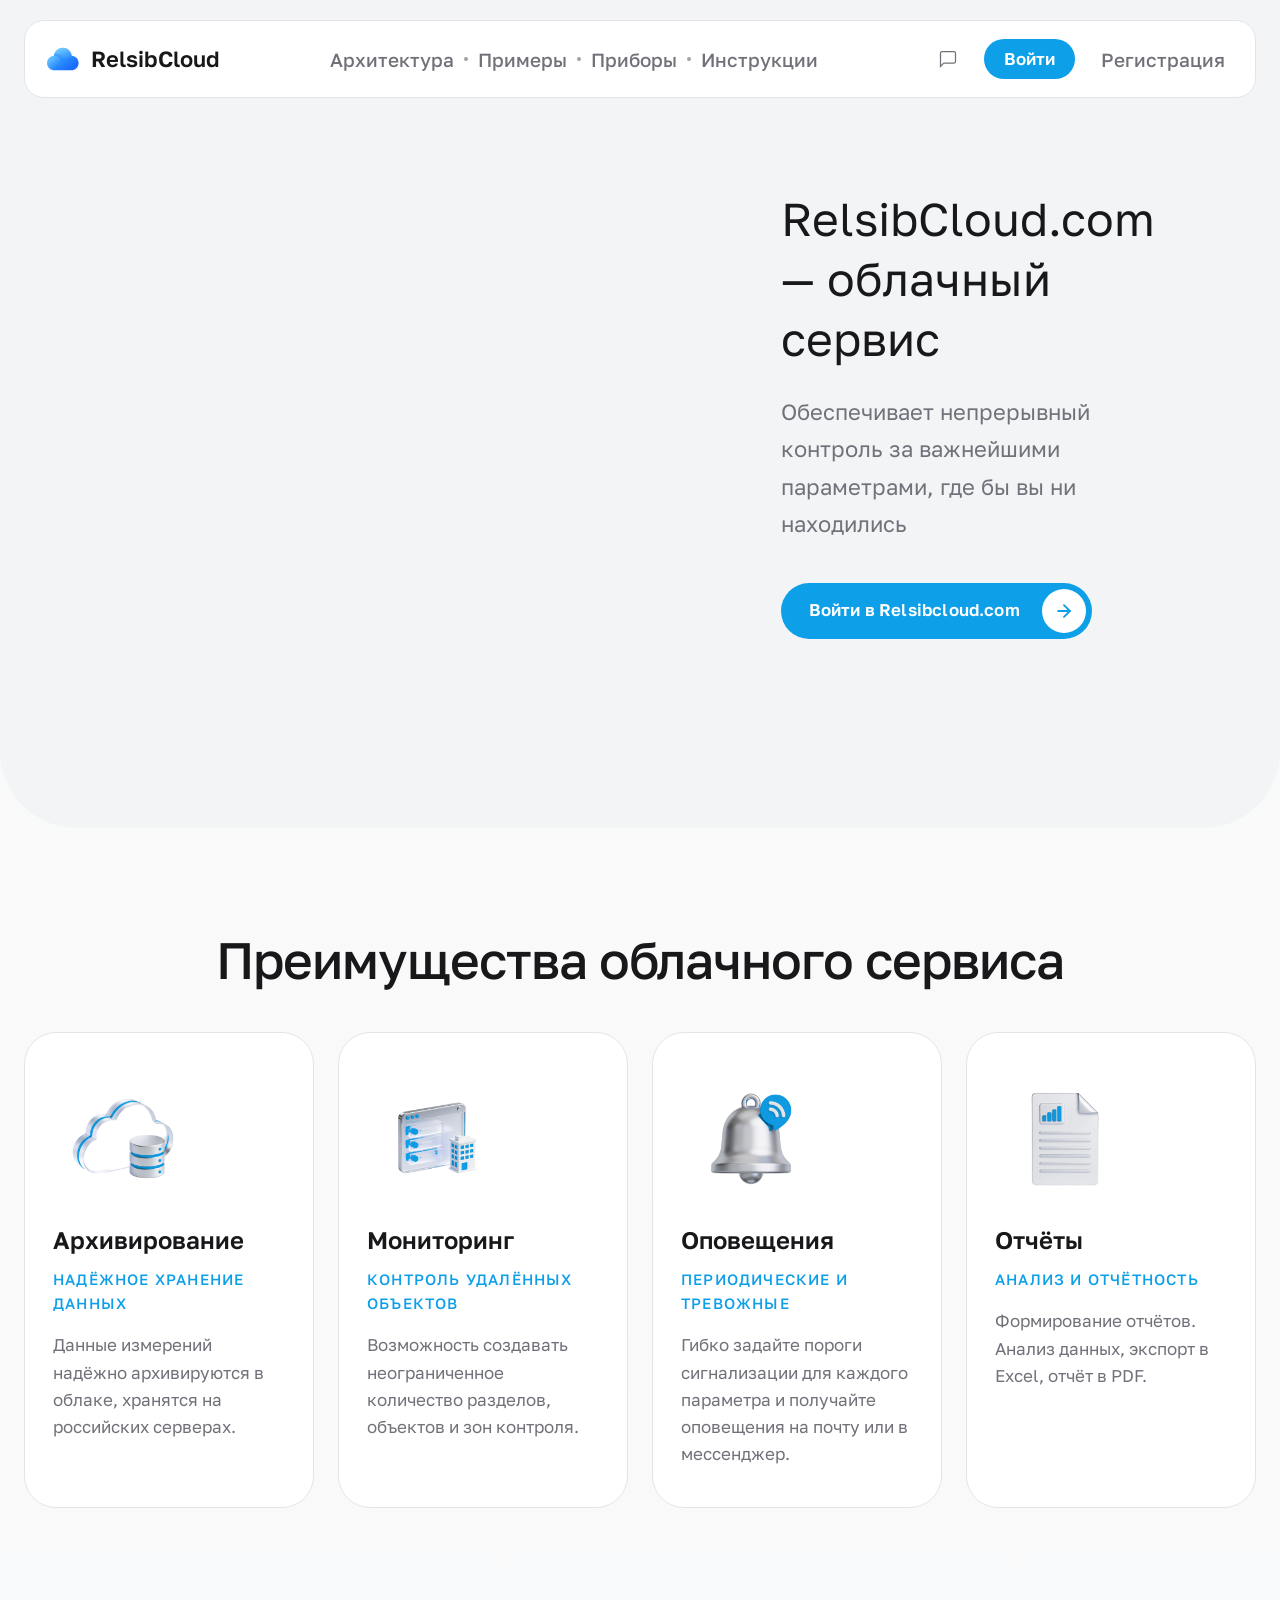
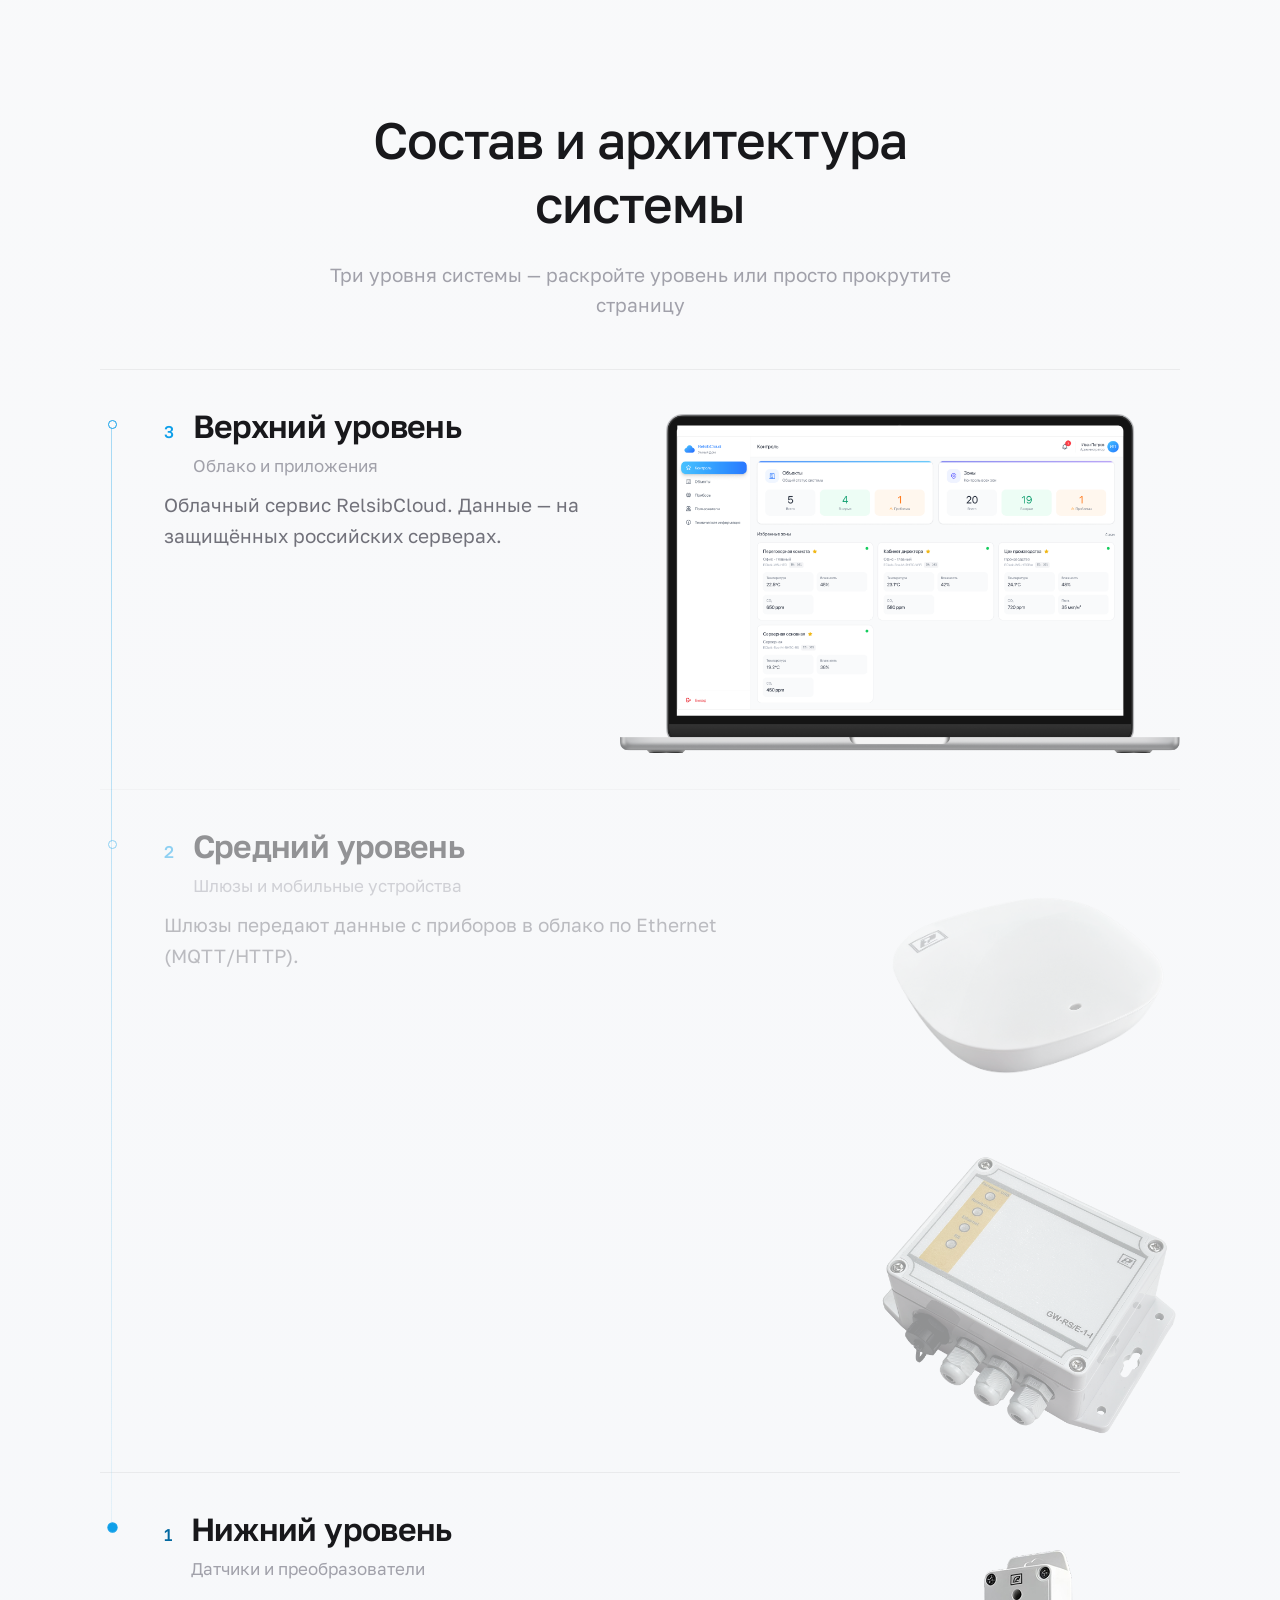
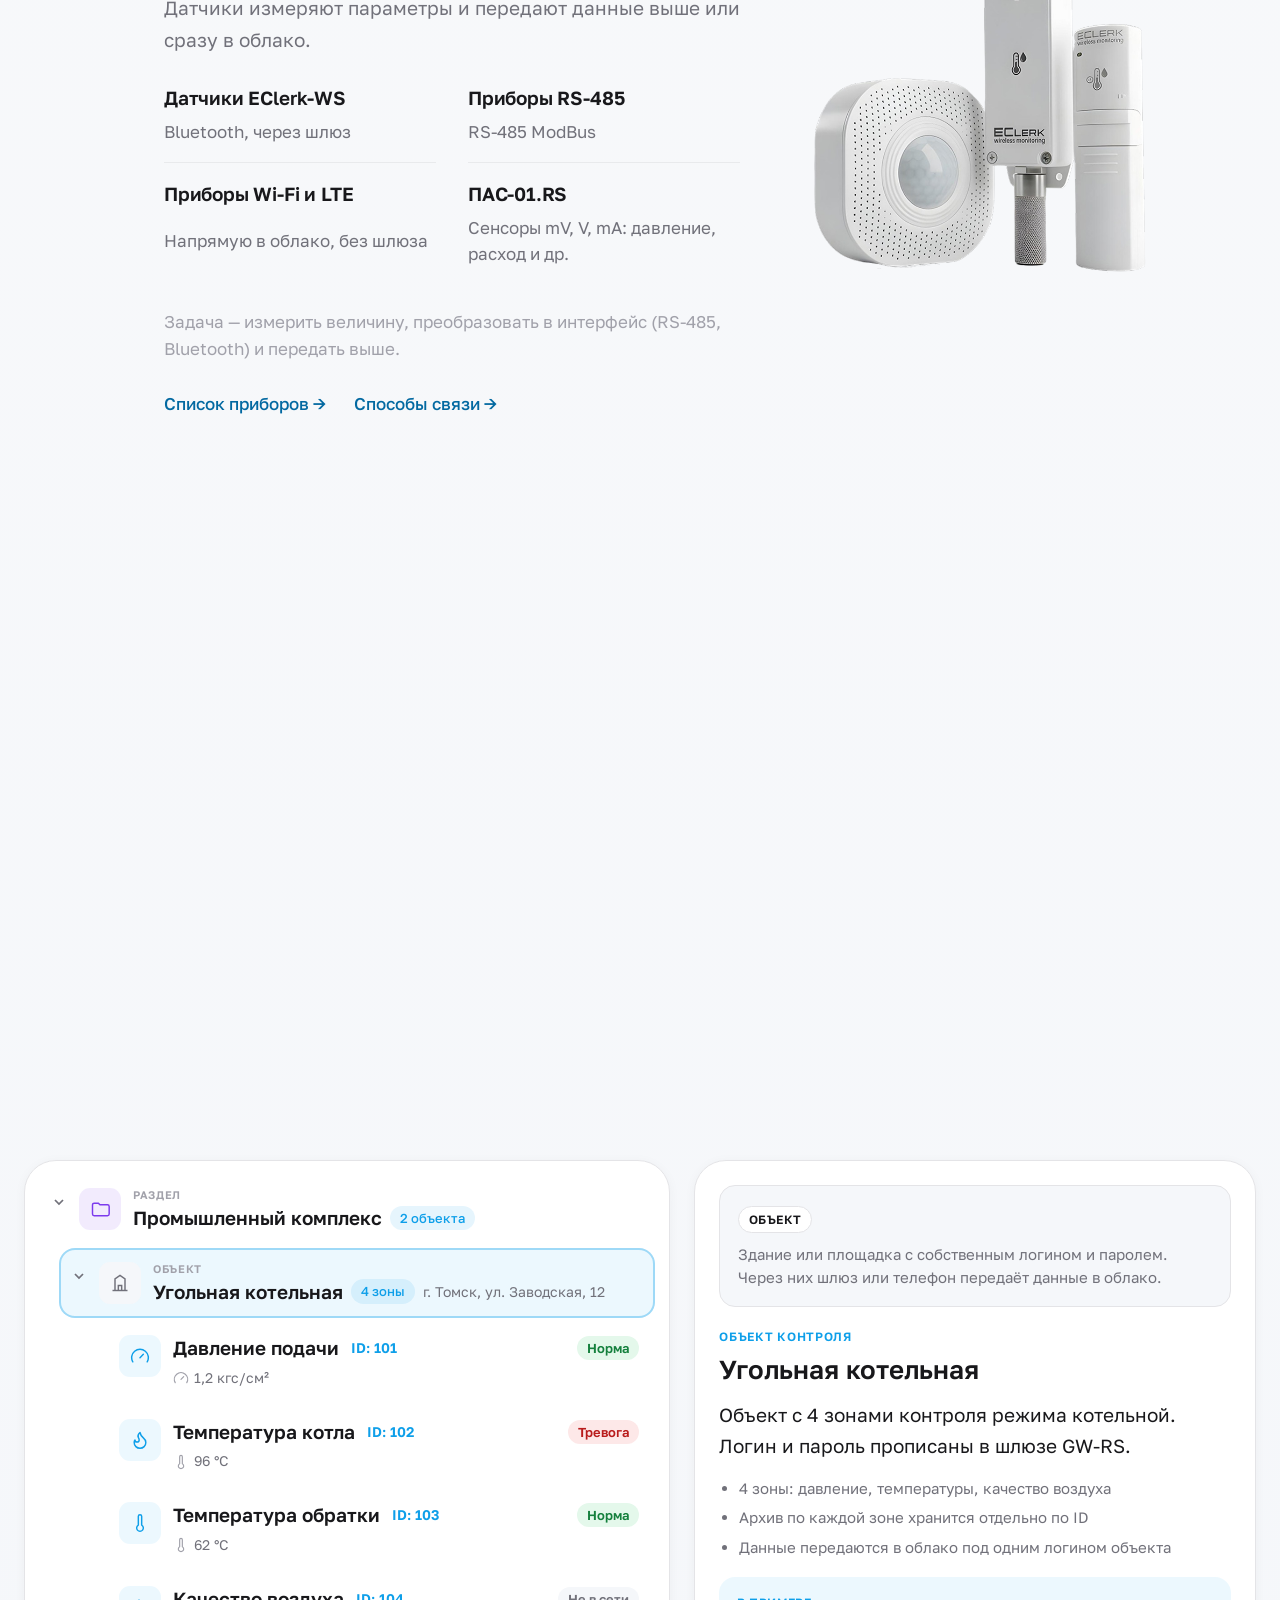
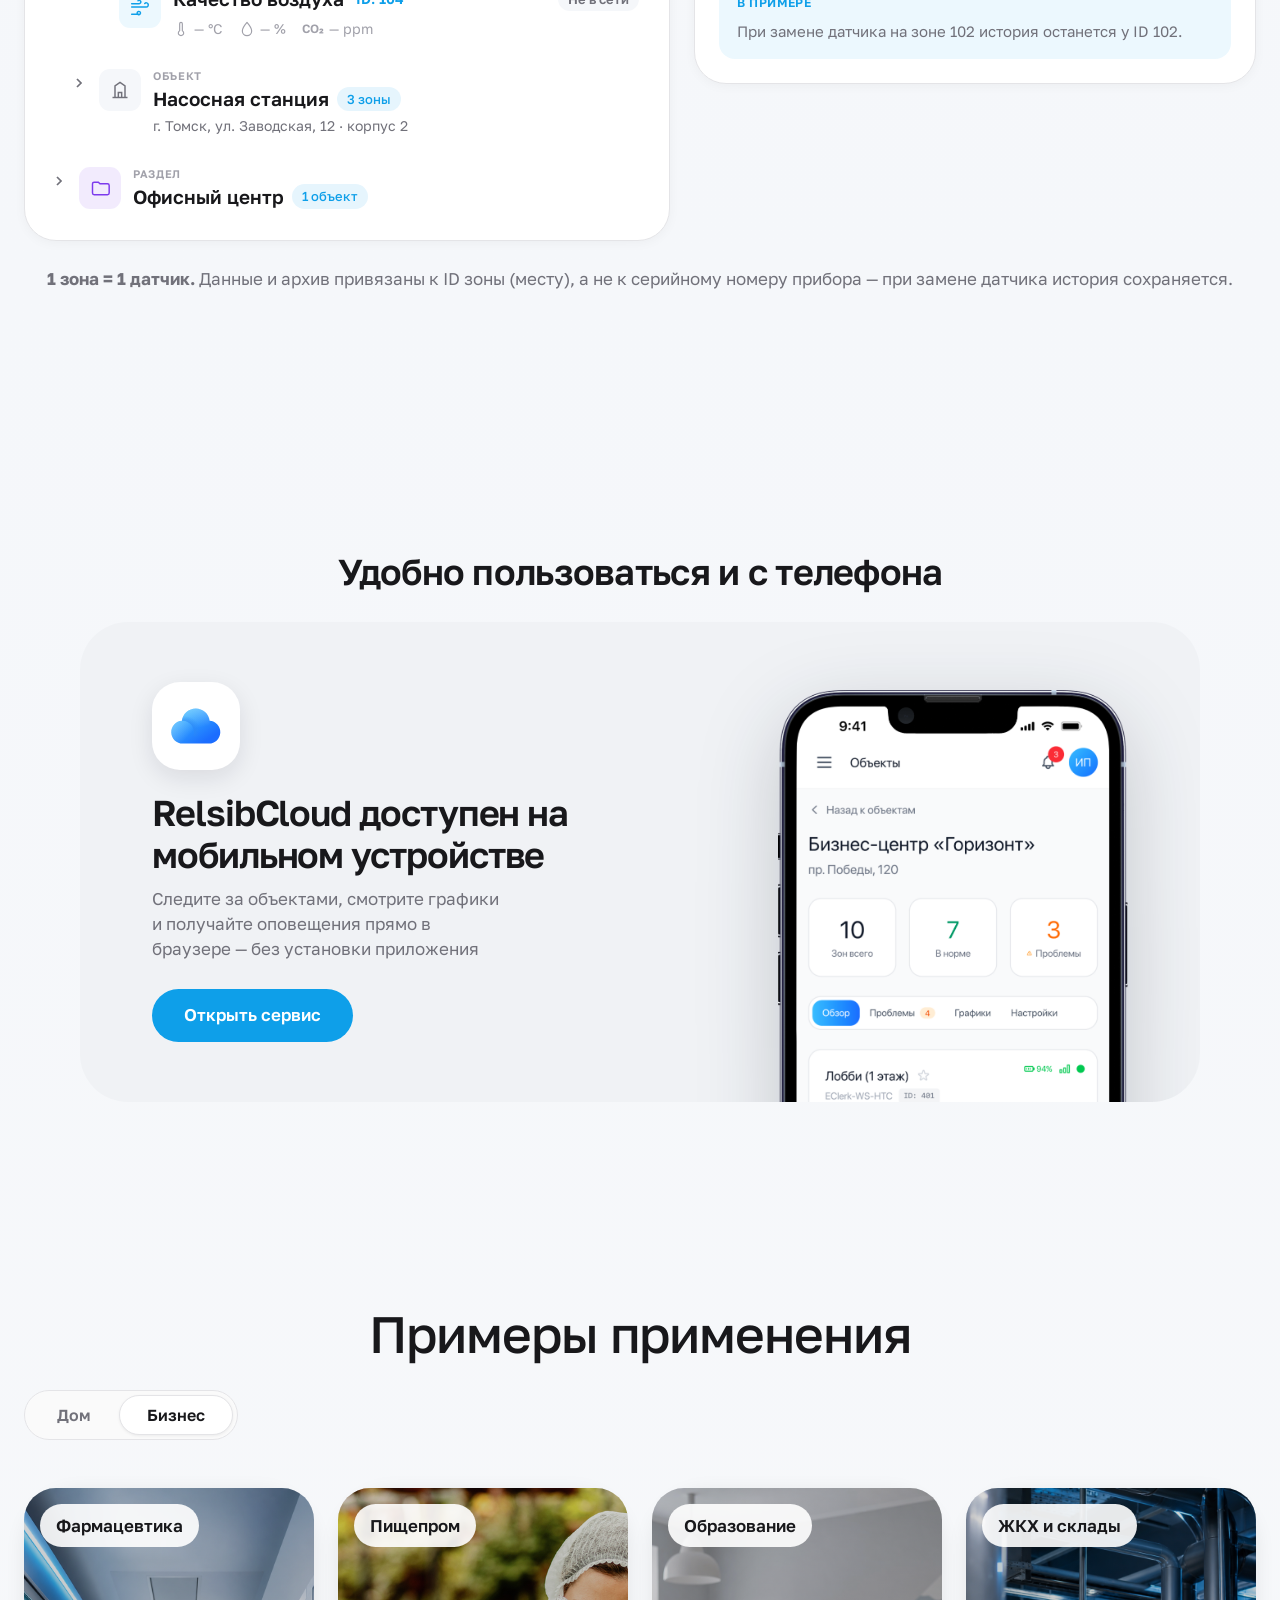
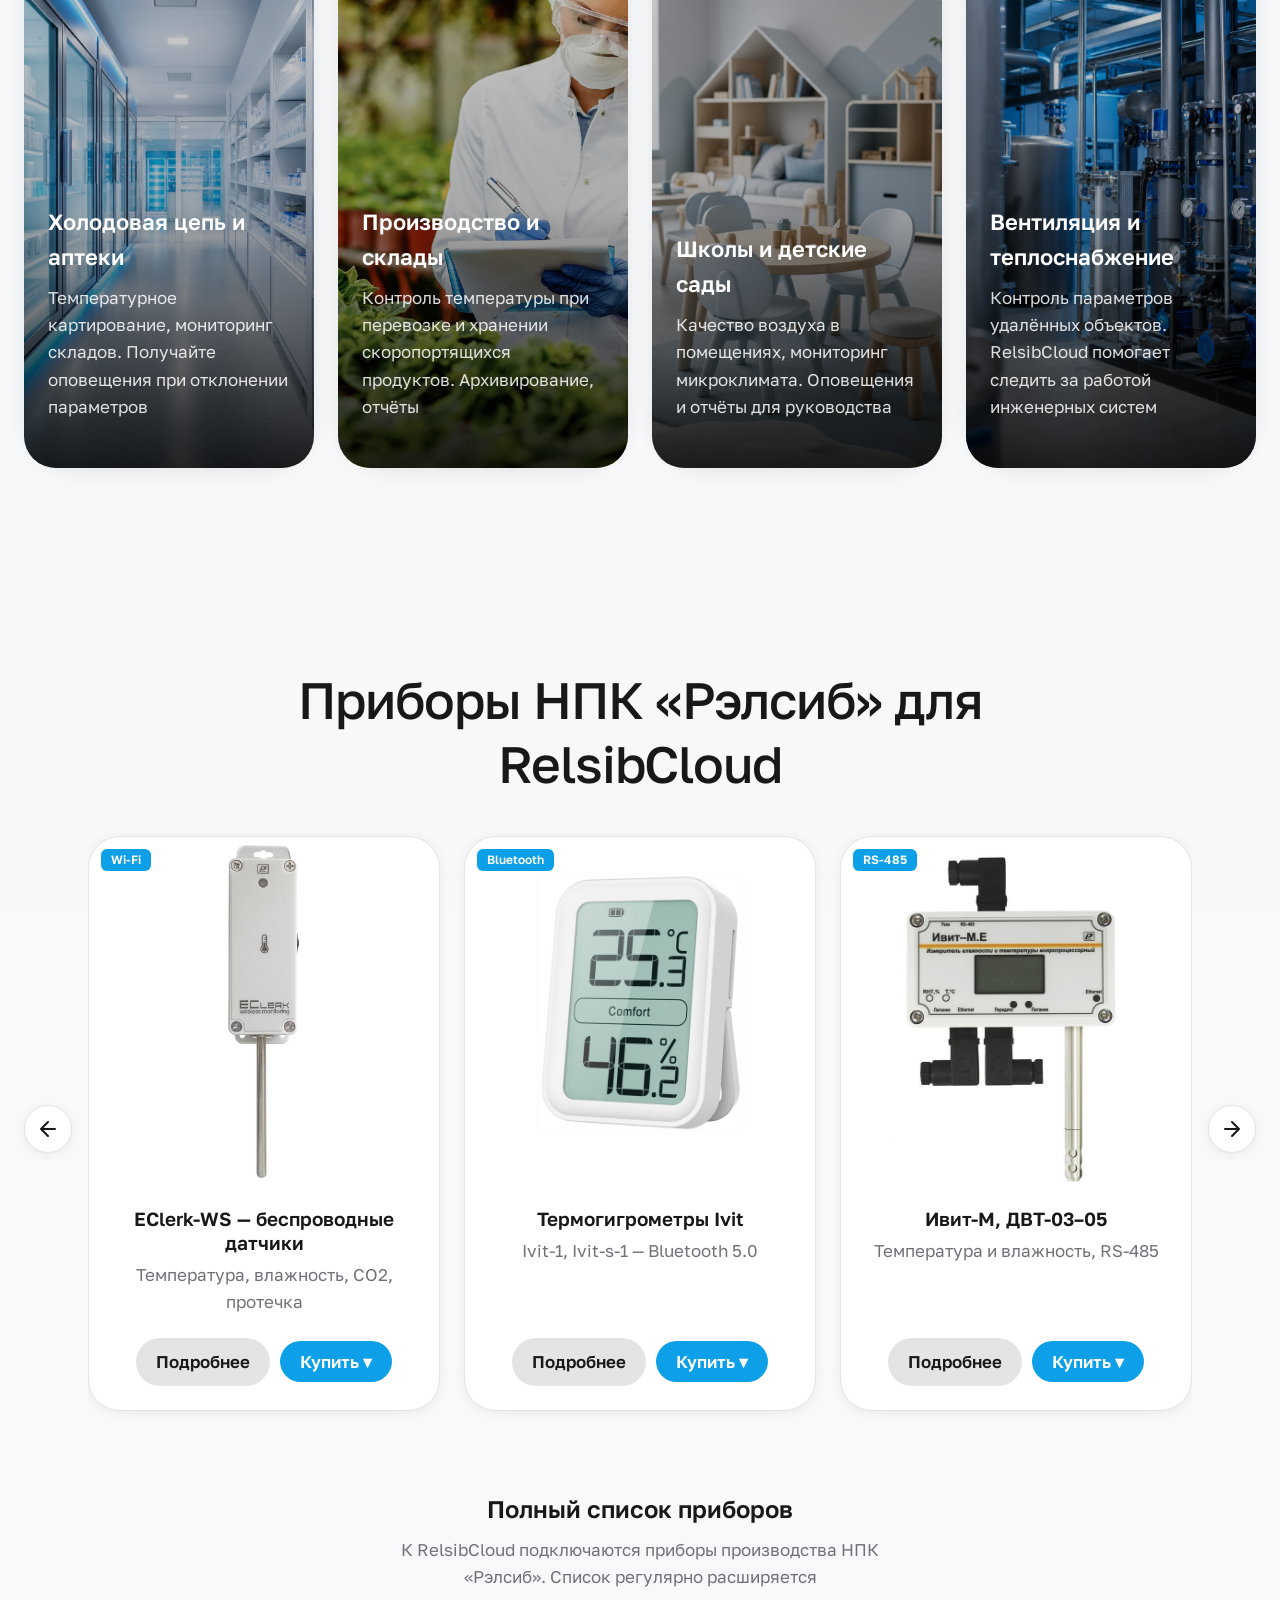
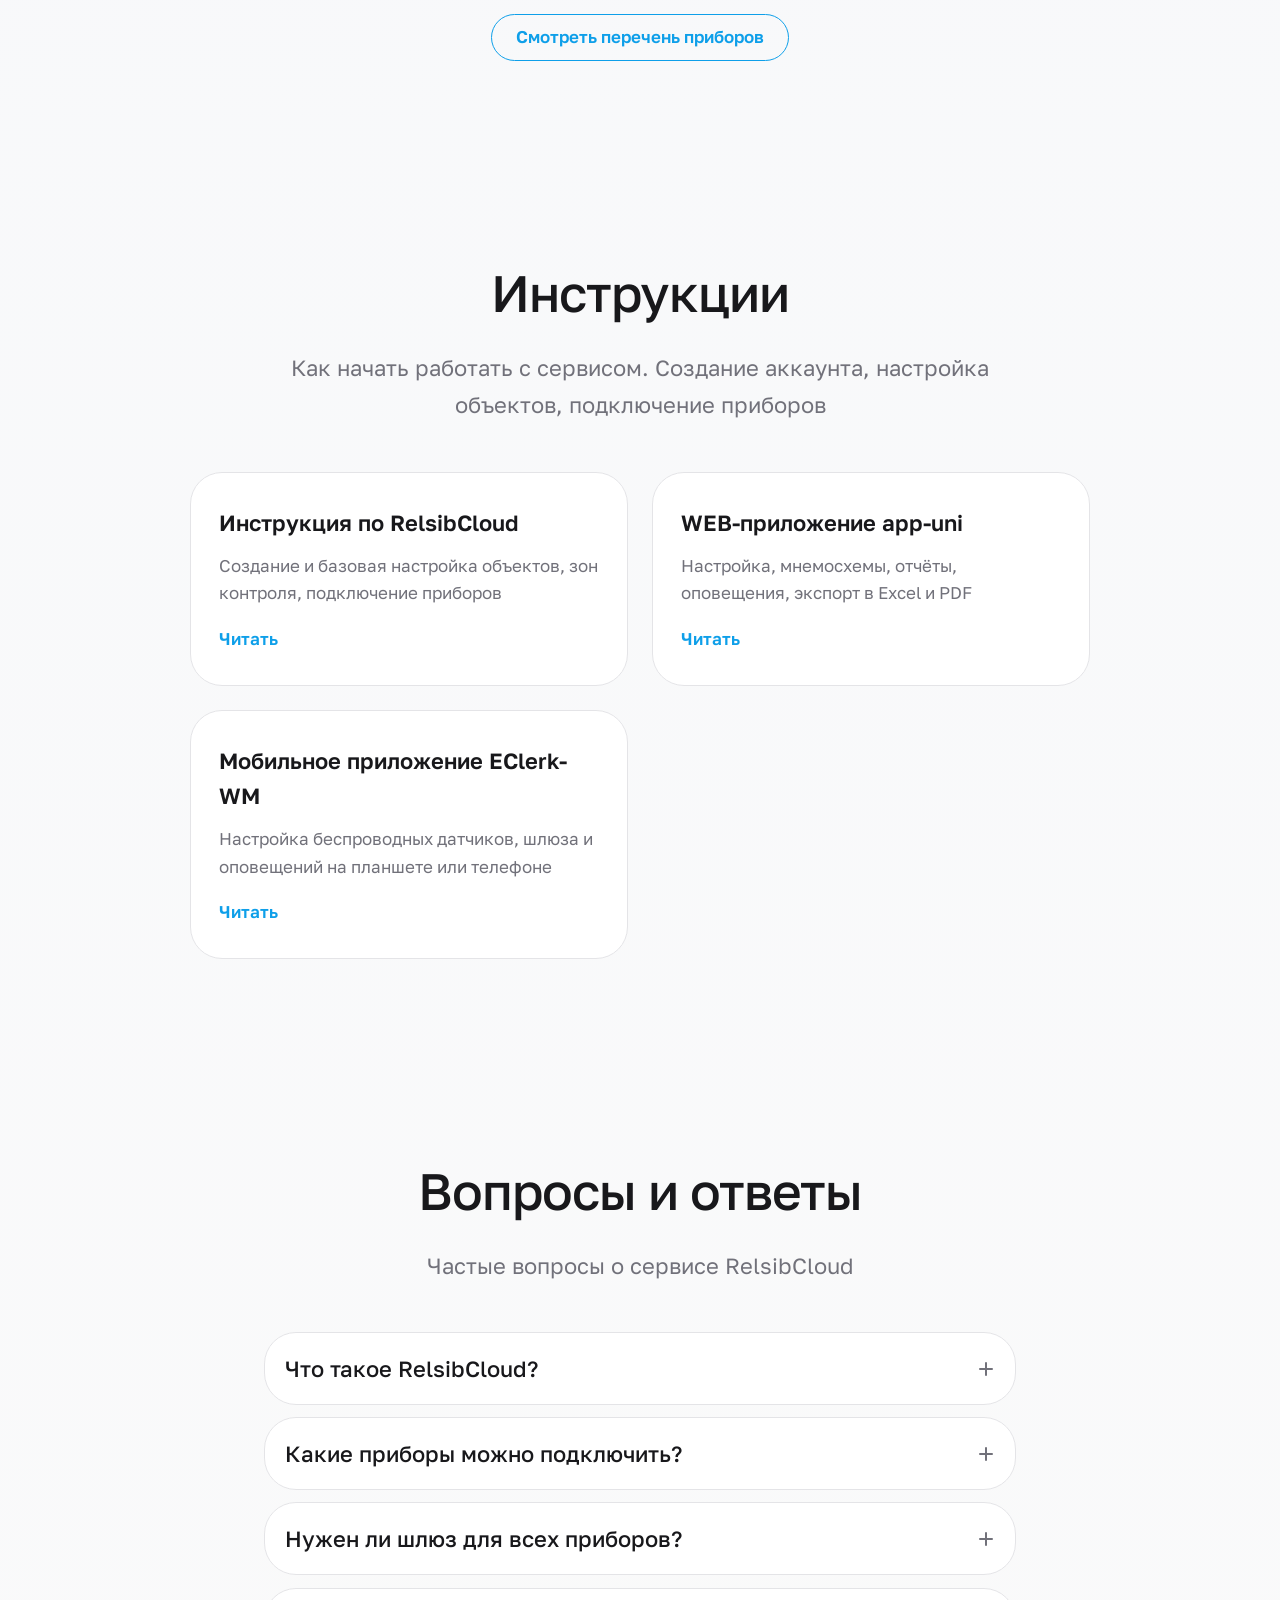
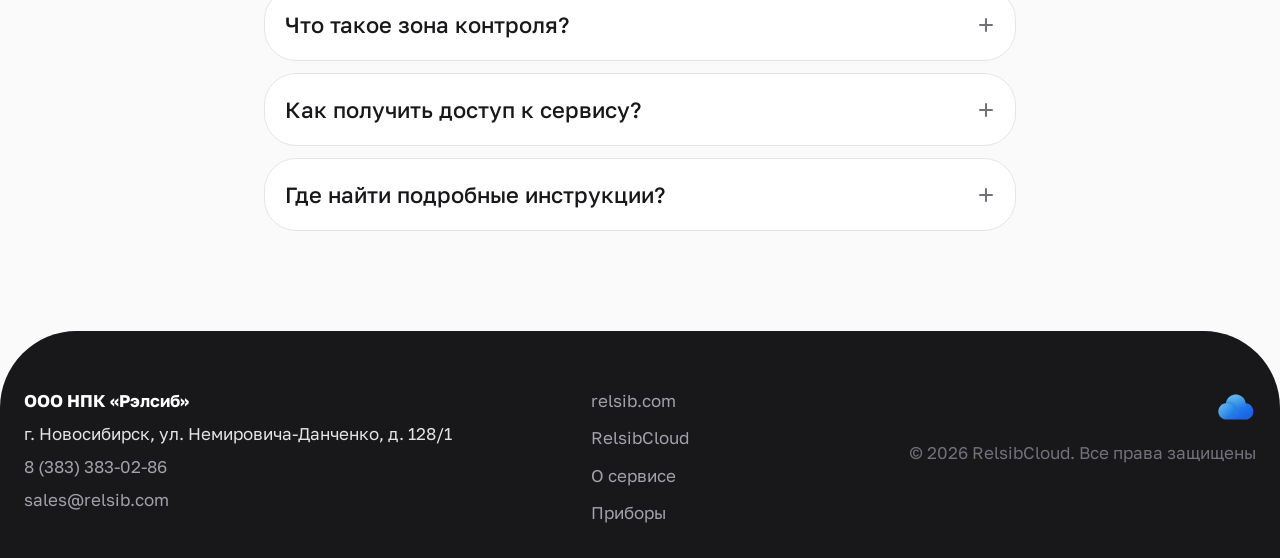
==== index.html @ 2d82973a "Use main demo video in hero" ====
<!DOCTYPE html>
<html lang="ru">
<head>
  <meta charset="UTF-8">
  <meta name="viewport" content="width=device-width, initial-scale=1.0">
  <title>RelsibCloud — система мониторинга за удалёнными объектами</title>
  <link rel="icon" type="image/svg+xml" href="Images/Logo/Cloud_logo.svg">
  <link rel="preconnect" href="https://fonts.googleapis.com">
  <link rel="preconnect" href="https://fonts.gstatic.com" crossorigin>
  <link href="https://fonts.googleapis.com/css2?family=Golos+Text:wght@400..900&display=swap" rel="stylesheet">
  <link rel="stylesheet" href="styles.css?v=20260715r">
</head>
<body>
  <div class="loader" id="loader" aria-hidden="true">
    <div class="loader__grid"></div>
    <div class="loader__box" aria-label="Загрузка">
      <div class="loader__square"></div>
      <div class="loader__square"></div>
      <div class="loader__square"></div>
      <div class="loader__square"></div>
      <div class="loader__square"></div>
      <div class="loader__square"></div>
      <div class="loader__square"></div>
    </div>
  </div>
  <header class="header">
    <div class="header__pill">
      <a href="index.html" class="header__logo" aria-label="RelsibCloud">
        <img src="Images/Logo/Cloud_logo.svg" alt="" width="36" height="36" class="header__logo-img">
        <span class="header__logo-text">RelsibCloud</span>
      </a>
      <nav class="header__nav">
        <a href="#architecture" class="header__nav-item">Архитектура</a>
        <span class="header__sep"></span>
        <a href="#use-cases" class="header__nav-item">Примеры</a>
        <span class="header__sep"></span>
        <a href="devices.html" class="header__nav-item">Приборы</a>
        <span class="header__sep"></span>
        <a href="#instructions" class="header__nav-item">Инструкции</a>
      </nav>
      <div class="header__right">
        <a href="https://relsibcloud.com" class="header__icon" title="В чат с поддержкой" aria-label="Чат">
          <svg width="20" height="20" viewBox="0 0 24 24" fill="none" stroke="currentColor" stroke-width="1.5"><path d="M21 15a2 2 0 0 1-2 2H7l-4 4V5a2 2 0 0 1 2-2h14a2 2 0 0 1 2 2z"/></svg>
        </a>
        <a href="https://relsibcloud.com" class="btn btn--primary header__auth-btn">Войти</a>
        <a href="https://relsibcloud.com" class="header__nav-item header__auth-link">Регистрация</a>
        <button type="button" class="header__burger" aria-label="Открыть меню" aria-expanded="false">
          <span class="header__burger-line"></span>
          <span class="header__burger-line"></span>
          <span class="header__burger-line"></span>
        </button>
      </div>
    </div>
    <div class="header__menu-overlay" aria-hidden="true"></div>
    <div class="header__menu" aria-hidden="true">
      <button type="button" class="header__menu-close" aria-label="Закрыть меню">
        <svg width="24" height="24" viewBox="0 0 24 24" fill="none" stroke="currentColor" stroke-width="2" stroke-linecap="round"><line x1="18" y1="6" x2="6" y2="18"/><line x1="6" y1="6" x2="18" y2="18"/></svg>
      </button>
      <nav class="header__menu-nav">
        <a href="index.html#architecture" class="header__menu-link">Архитектура</a>
        <a href="index.html#use-cases" class="header__menu-link">Примеры</a>
        <a href="devices.html" class="header__menu-link">Приборы</a>
        <a href="index.html#instructions" class="header__menu-link">Инструкции</a>
      </nav>
      <div class="header__menu-right">
        <a href="https://relsibcloud.com" class="btn btn--primary">Войти</a>
        <a href="https://relsibcloud.com" class="header__menu-link">Регистрация</a>
      </div>
    </div>
  </header>

  <main>
    <section class="hero">
      <div class="hero__image hero__image--video">
        <video class="hero__video" autoplay muted loop playsinline preload="metadata" aria-label="Интерфейс RelsibCloud">
          <source src="Main%20Demo%20Video.mp4" type="video/mp4">
        </video>
      </div>
      <div class="hero__content">
        <h1 class="hero__title">RelsibCloud.com — облачный сервис</h1>
        <p class="hero__subtitle">Обеспечивает непрерывный контроль за важнейшими параметрами, где бы вы ни находились</p>
        <a href="https://relsibcloud.com" class="btn btn--hero btn--pill-icon">
          <span class="btn__pill-text">Войти в Relsibcloud.com</span>
          <span class="btn__pill-icon" aria-hidden="true">
            <svg width="20" height="20" viewBox="0 0 24 24" fill="none" stroke="currentColor" stroke-width="2.25" stroke-linecap="round" stroke-linejoin="round"><path d="M5 12h14"/><path d="M12 5l7 7-7 7"/></svg>
          </span>
        </a>
      </div>
    </section>

    <section class="features" id="features" aria-labelledby="features-title">
      <h2 class="section-title" id="features-title">Преимущества облачного сервиса</h2>
      <div class="features__grid">
        <article class="feature-card">
          <div class="feature-card__icon" aria-hidden="true">
            <img src="Images/features/archive.png" alt="" width="140" height="140">
          </div>
          <h3 class="feature-card__title">Архивирование</h3>
          <h4 class="feature-card__subtitle">Надёжное хранение данных</h4>
          <p class="feature-card__text">Данные измерений надёжно архивируются в облаке, хранятся на российских серверах.</p>
        </article>
        <article class="feature-card">
          <div class="feature-card__icon" aria-hidden="true">
            <img src="Images/features/monitoring.png" alt="" width="140" height="140">
          </div>
          <h3 class="feature-card__title">Мониторинг</h3>
          <h4 class="feature-card__subtitle">Контроль удалённых объектов</h4>
          <p class="feature-card__text">Возможность создавать неограниченное количество разделов, объектов и зон контроля.</p>
        </article>
        <article class="feature-card">
          <div class="feature-card__icon" aria-hidden="true">
            <img src="Images/features/notifications.png" alt="" width="140" height="140">
          </div>
          <h3 class="feature-card__title">Оповещения</h3>
          <h4 class="feature-card__subtitle">Периодические и тревожные</h4>
          <p class="feature-card__text">Гибко задайте пороги сигнализации для каждого параметра и получайте оповещения на почту или в мессенджер.</p>
        </article>
        <article class="feature-card">
          <div class="feature-card__icon" aria-hidden="true">
            <img src="Images/features/reports.png" alt="" width="140" height="140">
          </div>
          <h3 class="feature-card__title">Отчёты</h3>
          <h4 class="feature-card__subtitle">Анализ и отчётность</h4>
          <p class="feature-card__text">Формирование отчётов. Анализ данных, экспорт в Excel, отчёт в PDF.</p>
        </article>
      </div>
    </section>

    <section class="architecture app-section" id="architecture">
      <h2 class="section-title">Состав и архитектура системы</h2>

      <div class="architecture-sub">
        <p class="system-stack__lead">Три уровня системы — раскройте уровень или просто прокрутите страницу</p>
        <div class="system-stack" id="system-stack" aria-label="Состав системы: верхний уровень — RelsibCloud, средний — шлюзы и EClerk-WM, нижний — датчики и ПАС-01">
          <div class="system-stack__line" aria-hidden="true"></div>

          <div class="system-stack__row is-open" data-level="upper">
            <div class="system-stack__track" aria-hidden="true"><span class="system-stack__node"></span></div>
            <article class="system-stack__level">
              <button type="button" class="system-stack__trigger" aria-expanded="true" aria-controls="stack-panel-upper" id="stack-trigger-upper">
                <span class="system-stack__head">
                  <span class="system-stack__index" aria-hidden="true">3</span>
                  <span class="system-stack__head-text">
                    <span class="system-stack__title">Верхний уровень</span>
                    <span class="system-stack__hint">Облако и приложения</span>
                  </span>
                </span>
                <p class="system-stack__text">Облачный сервис RelsibCloud. Данные — на защищённых российских серверах.</p>
              </button>
              <div class="system-stack__panel" id="stack-panel-upper" role="region" aria-labelledby="stack-trigger-upper" aria-hidden="false">
                <div class="system-stack__panel-inner">
                  <ul class="system-stack__details system-stack__details--compact">
                    <li>
                      <strong>Архивирование</strong>
                      <span>Хранение истории измерений</span>
                    </li>
                    <li>
                      <strong>Мониторинг</strong>
                      <span>Контроль объектов онлайн</span>
                    </li>
                    <li>
                      <strong>Оповещения</strong>
                      <span>Сигнал при выходе за пороги</span>
                    </li>
                    <li>
                      <strong>Формирование отчётов</strong>
                      <span>Отчёты в Excel и PDF</span>
                    </li>
                  </ul>
                  <div class="system-stack__links">
                    <a href="https://app-uni.relsibcloud.com" class="system-stack__link" target="_blank" rel="noopener">Открыть веб‑приложение →</a>
                    <a href="#cloud-tree" class="system-stack__link">Иерархия в облаке →</a>
                  </div>
                </div>
              </div>
            </article>
            <div class="system-stack__visual">
              <img src="Images/structure%20shema/Macbook%20Air%20M2%20Silver%20Flatten.png" alt="WEB-приложение RelsibCloud" width="480" height="290" loading="lazy">
            </div>
          </div>

          <div class="system-stack__row" data-level="middle">
            <div class="system-stack__track" aria-hidden="true"><span class="system-stack__node"></span></div>
            <article class="system-stack__level">
              <button type="button" class="system-stack__trigger" aria-expanded="false" aria-controls="stack-panel-middle" id="stack-trigger-middle">
                <span class="system-stack__head">
                  <span class="system-stack__index" aria-hidden="true">2</span>
                  <span class="system-stack__head-text">
                    <span class="system-stack__title">Средний уровень</span>
                    <span class="system-stack__hint">Шлюзы и мобильные устройства</span>
                  </span>
                </span>
                <p class="system-stack__text">Шлюзы передают данные с приборов в облако по Ethernet (MQTT/HTTP).</p>
              </button>
              <div class="system-stack__panel" id="stack-panel-middle" role="region" aria-labelledby="stack-trigger-middle" aria-hidden="true">
                <div class="system-stack__panel-inner">
                  <div class="system-stack__table-wrap">
                    <table class="system-stack__table">
                      <thead>
                        <tr>
                          <th>Шлюз</th>
                          <th>Назначение</th>
                          <th>Связь</th>
                        </tr>
                      </thead>
                      <tbody>
                        <tr>
                          <td>GW‑BT/E‑1</td>
                          <td>Bluetooth → Ethernet (RelsibCloud), RS‑485</td>
                          <td>Ethernet</td>
                        </tr>
                        <tr>
                          <td>GW‑RS/E‑1</td>
                          <td>RS‑485 → Ethernet (RelsibCloud)</td>
                          <td>Ethernet</td>
                        </tr>
                        <tr>
                          <td>GW‑BT/RS</td>
                          <td>Bluetooth → RS‑485</td>
                          <td>RS‑485</td>
                        </tr>
                        <tr>
                          <td>GW‑BT/E‑1‑I</td>
                          <td>Bluetooth → Ethernet, RS‑485; IP54, от −40 °C</td>
                          <td>Ethernet</td>
                        </tr>
                        <tr>
                          <td>GW‑RS/E‑1‑I</td>
                          <td>RS‑485 → Ethernet; IP54, от −40 °C</td>
                          <td>Ethernet</td>
                        </tr>
                        <tr>
                          <td>GW‑BT/RS‑I</td>
                          <td>Bluetooth → RS‑485; IP54, от −40 °C</td>
                          <td>RS‑485</td>
                        </tr>
                      </tbody>
                    </table>
                  </div>
                  <div class="system-stack__links">
                    <a href="devices.html?category=gateways" class="system-stack__link">Все шлюзы →</a>
                  </div>
                </div>
              </div>
            </article>
            <div class="system-stack__visual system-stack__visual--hardware system-stack__visual--stack">
              <img src="Images/structure%20shema/GW-sideangle%203.png" alt="Шлюз GW" width="200" height="200" loading="lazy">
              <img src="Images/devices/Catalog/gw-rs-e-angle%201.png" alt="Шлюз GW-RS/E-1-I" width="400" height="300" loading="lazy">
            </div>
          </div>

          <div class="system-stack__row" data-level="lower">
            <div class="system-stack__track" aria-hidden="true"><span class="system-stack__node"></span></div>
            <article class="system-stack__level">
              <button type="button" class="system-stack__trigger" aria-expanded="false" aria-controls="stack-panel-lower" id="stack-trigger-lower">
                <span class="system-stack__head">
                  <span class="system-stack__index" aria-hidden="true">1</span>
                  <span class="system-stack__head-text">
                    <span class="system-stack__title">Нижний уровень</span>
                    <span class="system-stack__hint">Датчики и преобразователи</span>
                  </span>
                </span>
                <p class="system-stack__text">Датчики измеряют параметры и передают данные выше или сразу в облако.</p>
              </button>
              <div class="system-stack__panel" id="stack-panel-lower" role="region" aria-labelledby="stack-trigger-lower" aria-hidden="true">
                <div class="system-stack__panel-inner">
                  <ul class="system-stack__details system-stack__details--links">
                    <li>
                      <a href="devices.html?category=eclerk-ws&protocol=bluetooth">
                        <strong>Датчики EClerk‑WS</strong>
                        <span>Bluetooth, через шлюз</span>
                      </a>
                    </li>
                    <li>
                      <a href="devices.html?protocol=rs485">
                        <strong>Приборы RS‑485</strong>
                        <span>RS‑485 ModBus</span>
                      </a>
                    </li>
                    <li>
                      <a href="devices.html?category=eclerk-eco-m">
                        <strong>Приборы Wi‑Fi и LTE</strong>
                        <span>Напрямую в облако, без шлюза</span>
                      </a>
                    </li>
                    <li>
                      <a href="devices.html?category=pas-01">
                        <strong>ПАС‑01.RS</strong>
                        <span>Сенсоры mV, V, mA: давление, расход и др.</span>
                      </a>
                    </li>
                  </ul>
                  <p class="system-stack__note">Задача — измерить величину, преобразовать в интерфейс (RS‑485, Bluetooth) и передать выше.</p>
                  <div class="system-stack__links">
                    <a href="devices.html" class="system-stack__link">Список приборов →</a>
                    <a href="#architecture" class="system-stack__link" data-scroll-target=".architecture-protocols">Способы связи →</a>
                  </div>
                </div>
              </div>
            </article>
            <div class="system-stack__visual system-stack__visual--hardware">
              <img src="Images/structure%20shema/freepik_0001%20(5)%201.png" alt="Беспроводные датчики EClerk" width="320" height="320" loading="lazy">
            </div>
          </div>
        </div>
      </div>

      <div class="architecture-protocols">
        <section class="protocols protocols--nested">
          <div class="protocols__inner">
            <div class="protocols__content">
              <h3 class="protocols__title">Способы связи</h3>
              <p class="protocols__lead">RelsibCloud работает с несколькими способами связи — через шлюзы или напрямую по Wi‑Fi</p>
              <div class="protocols__connections">
                <ul class="protocols__list">
                  <li class="protocols__list-item active" data-connection="bluetooth">
                    <h5 class="protocols__item-title">Bluetooth 5.0</h5>
                    <p class="protocols__item-text">Беспроводные датчики EClerk-WS и термогигрометры Ivit. Передача в облако через шлюз GW-Bl/E-1</p>
                  </li>
                  <li class="protocols__list-item" data-connection="rs485">
                    <h5 class="protocols__item-title">RS-485</h5>
                    <p class="protocols__item-text">Шлюз GW-RS/E-1 опрашивает приборы по сети RS485 (до 32 шт.) и отправляет данные в облако</p>
                    <a href="devices.html" class="protocols__item-link">Список приборов →</a>
                  </li>
                  <li class="protocols__list-item" data-connection="wifi">
                    <h5 class="protocols__item-title">Wi-Fi</h5>
                    <p class="protocols__item-text">Приборы с модулем Wi-Fi (EClerk-Eco-M-RHT-WiFi и др.) отправляют данные в облако напрямую</p>
                  </li>
                  <li class="protocols__list-item" data-connection="gateways">
                    <h5 class="protocols__item-title">Шлюзы</h5>
                    <p class="protocols__item-text">GW-Bl/E-1 и GW-RS/E-1; линейка GW-I (IP54) — для улицы и промышленных условий. Не менее 15 датчиков на шлюз</p>
                  </li>
                </ul>
              </div>
            </div>
            <div class="protocols__visual">
              <div class="protocols__image">
                <img src="Images/protocols-visual.png" alt="Мониторинг удалённых объектов" class="protocols__image-img">
              </div>
            </div>
          </div>
        </section>
      </div>

      <div class="architecture-sub">
        <h3 class="subsection-title">Архитектура в облаке</h3>
        <div class="cloud-tree" id="cloud-tree">

          <div class="cloud-tree__layout">
            <div class="cloud-tree__panel" id="cloud-tree-panel">
              <div class="cloud-tree__nav" id="cloud-tree-nav">
              <div role="tree" aria-label="Иерархия: раздел, объект, зоны контроля">
                <div class="cloud-tree__branch">
                  <button type="button" class="cloud-tree__row cloud-tree__row--section" role="treeitem" aria-expanded="true" data-tree-type="section" data-tree-id="section-1">
                    <span class="cloud-tree__chevron" aria-hidden="true"></span>
                    <span class="cloud-tree__icon cloud-tree__icon--section" aria-hidden="true">
                      <svg width="20" height="20" viewBox="0 0 24 24" fill="none" stroke="currentColor" stroke-width="1.75"><path d="M3 7a2 2 0 0 1 2-2h5l2 2h9a2 2 0 0 1 2 2v9a2 2 0 0 1-2 2H5a2 2 0 0 1-2-2z"/></svg>
                    </span>
                    <span class="cloud-tree__body">
                      <span class="cloud-tree__level">Раздел</span>
                      <span class="cloud-tree__name">Промышленный комплекс</span>
                      <span class="cloud-tree__badge">2 объекта</span>
                    </span>
                  </button>
                  <div class="cloud-tree__children" role="group">
                    <div class="cloud-tree__branch">
                      <button type="button" class="cloud-tree__row cloud-tree__row--object is-active" role="treeitem" aria-expanded="true" data-tree-type="object" data-tree-id="object-boiler">
                        <span class="cloud-tree__chevron" aria-hidden="true"></span>
                        <span class="cloud-tree__icon cloud-tree__icon--object" aria-hidden="true">
                          <svg width="20" height="20" viewBox="0 0 24 24" fill="none" stroke="currentColor" stroke-width="1.75"><path d="M3 21h18"/><path d="M6 21V7l6-4 6 4v14"/><path d="M10 21v-6h4v6"/></svg>
                        </span>
                        <span class="cloud-tree__body">
                          <span class="cloud-tree__level">Объект</span>
                          <span class="cloud-tree__name">Угольная котельная</span>
                          <span class="cloud-tree__badge">4 зоны</span>
                          <span class="cloud-tree__meta">г. Томск, ул. Заводская, 12</span>
                        </span>
                      </button>
                      <div class="cloud-tree__children" role="group">
                        <button type="button" class="cloud-tree__row cloud-tree__row--zone" role="treeitem" data-tree-type="zone" data-tree-id="zone-101">
                          <span class="cloud-tree__chevron cloud-tree__chevron--leaf" aria-hidden="true"></span>
                          <span class="cloud-tree__icon cloud-tree__icon--zone" aria-hidden="true">
                            <svg width="18" height="18" viewBox="0 0 24 24" fill="none" stroke="currentColor" stroke-width="1.75" stroke-linecap="round" stroke-linejoin="round"><path d="m12 14 4-4"/><path d="M3.34 19a10 10 0 1 1 17.32 0"/></svg>
                          </span>
                          <span class="cloud-tree__body cloud-tree__body--zone">
                            <span class="cloud-tree__zone-head">
                              <span class="cloud-tree__name">Давление подачи</span>
                              <span class="cloud-tree__id">ID: 101</span>
                              <span class="cloud-tree__status cloud-tree__status--ok">Норма</span>
                            </span>
                            <span class="cloud-tree__metrics">
                              <span class="cloud-tree__metric">
                                <svg class="cloud-tree__metric-icon" width="14" height="14" viewBox="0 0 24 24" fill="none" stroke="currentColor" stroke-width="1.75" stroke-linecap="round" stroke-linejoin="round" aria-hidden="true"><path d="m12 14 4-4"/><path d="M3.34 19a10 10 0 1 1 17.32 0"/></svg>
                                <span>1,2 кгс/см²</span>
                              </span>
                            </span>
                          </span>
                        </button>
                        <button type="button" class="cloud-tree__row cloud-tree__row--zone" role="treeitem" data-tree-type="zone" data-tree-id="zone-102">
                          <span class="cloud-tree__chevron cloud-tree__chevron--leaf" aria-hidden="true"></span>
                          <span class="cloud-tree__icon cloud-tree__icon--zone" aria-hidden="true">
                            <svg width="18" height="18" viewBox="0 0 24 24" fill="none" stroke="currentColor" stroke-width="1.75" stroke-linecap="round" stroke-linejoin="round"><path d="M8.5 14.5A2.5 2.5 0 0 0 11 12c0-1.38-.5-2-1-3-1.072-2.143-.224-4.054 2-6 .5 2.5 2 4.9 4 6.5 2 1.6 3 3.5 3 5.5a7 7 0 1 1-14 0c0-1.153.433-2.294 1-3a2.5 2.5 0 0 0 2.5 2.5z"/></svg>
                          </span>
                          <span class="cloud-tree__body cloud-tree__body--zone">
                            <span class="cloud-tree__zone-head">
                              <span class="cloud-tree__name">Температура котла</span>
                              <span class="cloud-tree__id">ID: 102</span>
                              <span class="cloud-tree__status cloud-tree__status--alarm">Тревога</span>
                            </span>
                            <span class="cloud-tree__metrics">
                              <span class="cloud-tree__metric">
                                <svg class="cloud-tree__metric-icon" width="14" height="14" viewBox="0 0 24 24" fill="none" stroke="currentColor" stroke-width="1.75" stroke-linecap="round" stroke-linejoin="round" aria-hidden="true"><path d="M14 4v10.54a4 4 0 1 1-4 0V4a2 2 0 0 1 4 0z"/></svg>
                                <span>96 °C</span>
                              </span>
                            </span>
                          </span>
                        </button>
                        <button type="button" class="cloud-tree__row cloud-tree__row--zone" role="treeitem" data-tree-type="zone" data-tree-id="zone-103">
                          <span class="cloud-tree__chevron cloud-tree__chevron--leaf" aria-hidden="true"></span>
                          <span class="cloud-tree__icon cloud-tree__icon--zone" aria-hidden="true">
                            <svg width="18" height="18" viewBox="0 0 24 24" fill="none" stroke="currentColor" stroke-width="1.75" stroke-linecap="round" stroke-linejoin="round"><path d="M14 4v10.54a4 4 0 1 1-4 0V4a2 2 0 0 1 4 0z"/></svg>
                          </span>
                          <span class="cloud-tree__body cloud-tree__body--zone">
                            <span class="cloud-tree__zone-head">
                              <span class="cloud-tree__name">Температура обратки</span>
                              <span class="cloud-tree__id">ID: 103</span>
                              <span class="cloud-tree__status cloud-tree__status--ok">Норма</span>
                            </span>
                            <span class="cloud-tree__metrics">
                              <span class="cloud-tree__metric">
                                <svg class="cloud-tree__metric-icon" width="14" height="14" viewBox="0 0 24 24" fill="none" stroke="currentColor" stroke-width="1.75" stroke-linecap="round" stroke-linejoin="round" aria-hidden="true"><path d="M14 4v10.54a4 4 0 1 1-4 0V4a2 2 0 0 1 4 0z"/></svg>
                                <span>62 °C</span>
                              </span>
                            </span>
                          </span>
                        </button>
                        <button type="button" class="cloud-tree__row cloud-tree__row--zone" role="treeitem" data-tree-type="zone" data-tree-id="zone-104">
                          <span class="cloud-tree__chevron cloud-tree__chevron--leaf" aria-hidden="true"></span>
                          <span class="cloud-tree__icon cloud-tree__icon--zone" aria-hidden="true">
                            <svg width="18" height="18" viewBox="0 0 24 24" fill="none" stroke="currentColor" stroke-width="1.75" stroke-linecap="round" stroke-linejoin="round"><path d="M17.7 7.7a2.5 2.5 0 1 1 1.8 4.3H2"/><path d="M9.6 4.6A2 2 0 1 1 11 8H2"/><path d="M12.6 19.4a2 2 0 1 0-.6 1.3H2"/></svg>
                          </span>
                          <span class="cloud-tree__body cloud-tree__body--zone">
                            <span class="cloud-tree__zone-head">
                              <span class="cloud-tree__name">Качество воздуха</span>
                              <span class="cloud-tree__id">ID: 104</span>
                              <span class="cloud-tree__status cloud-tree__status--off">Не в сети</span>
                            </span>
                            <span class="cloud-tree__metrics">
                              <span class="cloud-tree__metric cloud-tree__metric--empty">
                                <svg class="cloud-tree__metric-icon" width="14" height="14" viewBox="0 0 24 24" fill="none" stroke="currentColor" stroke-width="1.75" stroke-linecap="round" stroke-linejoin="round" aria-hidden="true"><path d="M14 4v10.54a4 4 0 1 1-4 0V4a2 2 0 0 1 4 0z"/></svg>
                                <span>— °C</span>
                              </span>
                              <span class="cloud-tree__metric cloud-tree__metric--empty">
                                <svg class="cloud-tree__metric-icon" width="14" height="14" viewBox="0 0 24 24" fill="none" stroke="currentColor" stroke-width="1.75" stroke-linecap="round" stroke-linejoin="round" aria-hidden="true"><path d="M12 22a7 7 0 0 0 7-7c0-5-7-13-7-13S5 10 5 15a7 7 0 0 0 7 7z"/></svg>
                                <span>— %</span>
                              </span>
                              <span class="cloud-tree__metric cloud-tree__metric--empty">
                                <span class="cloud-tree__metric-label">CO₂</span>
                                <span>— ppm</span>
                              </span>
                            </span>
                          </span>
                        </button>
                      </div>
                    </div>
                    <div class="cloud-tree__branch is-collapsed">
                      <button type="button" class="cloud-tree__row cloud-tree__row--object" role="treeitem" aria-expanded="false" data-tree-type="object" data-tree-id="object-pump">
                        <span class="cloud-tree__chevron" aria-hidden="true"></span>
                        <span class="cloud-tree__icon cloud-tree__icon--object" aria-hidden="true">
                          <svg width="20" height="20" viewBox="0 0 24 24" fill="none" stroke="currentColor" stroke-width="1.75"><path d="M3 21h18"/><path d="M6 21V7l6-4 6 4v14"/><path d="M10 21v-6h4v6"/></svg>
                        </span>
                        <span class="cloud-tree__body">
                          <span class="cloud-tree__level">Объект</span>
                          <span class="cloud-tree__name">Насосная станция</span>
                          <span class="cloud-tree__badge">3 зоны</span>
                          <span class="cloud-tree__meta">г. Томск, ул. Заводская, 12 · корпус 2</span>
                        </span>
                      </button>
                      <div class="cloud-tree__children" role="group">
                        <button type="button" class="cloud-tree__row cloud-tree__row--zone" role="treeitem" data-tree-type="zone" data-tree-id="zone-201">
                          <span class="cloud-tree__chevron cloud-tree__chevron--leaf" aria-hidden="true"></span>
                          <span class="cloud-tree__icon cloud-tree__icon--zone" aria-hidden="true">
                            <svg width="18" height="18" viewBox="0 0 24 24" fill="none" stroke="currentColor" stroke-width="1.75" stroke-linecap="round" stroke-linejoin="round"><path d="m12 14 4-4"/><path d="M3.34 19a10 10 0 1 1 17.32 0"/></svg>
                          </span>
                          <span class="cloud-tree__body cloud-tree__body--zone">
                            <span class="cloud-tree__zone-head">
                              <span class="cloud-tree__name">Давление магистрали</span>
                              <span class="cloud-tree__id">ID: 201</span>
                              <span class="cloud-tree__status cloud-tree__status--ok">Норма</span>
                            </span>
                            <span class="cloud-tree__metrics">
                              <span class="cloud-tree__metric">
                                <svg class="cloud-tree__metric-icon" width="14" height="14" viewBox="0 0 24 24" fill="none" stroke="currentColor" stroke-width="1.75" stroke-linecap="round" stroke-linejoin="round" aria-hidden="true"><path d="m12 14 4-4"/><path d="M3.34 19a10 10 0 1 1 17.32 0"/></svg>
                                <span>3,8 кгс/см²</span>
                              </span>
                            </span>
                          </span>
                        </button>
                        <button type="button" class="cloud-tree__row cloud-tree__row--zone" role="treeitem" data-tree-type="zone" data-tree-id="zone-202">
                          <span class="cloud-tree__chevron cloud-tree__chevron--leaf" aria-hidden="true"></span>
                          <span class="cloud-tree__icon cloud-tree__icon--zone" aria-hidden="true">
                            <svg width="18" height="18" viewBox="0 0 24 24" fill="none" stroke="currentColor" stroke-width="1.75" stroke-linecap="round" stroke-linejoin="round"><path d="M14 4v10.54a4 4 0 1 1-4 0V4a2 2 0 0 1 4 0z"/></svg>
                          </span>
                          <span class="cloud-tree__body cloud-tree__body--zone">
                            <span class="cloud-tree__zone-head">
                              <span class="cloud-tree__name">Температура насосов</span>
                              <span class="cloud-tree__id">ID: 202</span>
                              <span class="cloud-tree__status cloud-tree__status--off">Не в сети</span>
                            </span>
                            <span class="cloud-tree__metrics">
                              <span class="cloud-tree__metric cloud-tree__metric--empty">
                                <svg class="cloud-tree__metric-icon" width="14" height="14" viewBox="0 0 24 24" fill="none" stroke="currentColor" stroke-width="1.75" stroke-linecap="round" stroke-linejoin="round" aria-hidden="true"><path d="M14 4v10.54a4 4 0 1 1-4 0V4a2 2 0 0 1 4 0z"/></svg>
                                <span>— °C</span>
                              </span>
                            </span>
                          </span>
                        </button>
                        <button type="button" class="cloud-tree__row cloud-tree__row--zone" role="treeitem" data-tree-type="zone" data-tree-id="zone-203">
                          <span class="cloud-tree__chevron cloud-tree__chevron--leaf" aria-hidden="true"></span>
                          <span class="cloud-tree__icon cloud-tree__icon--zone" aria-hidden="true">
                            <svg width="18" height="18" viewBox="0 0 24 24" fill="none" stroke="currentColor" stroke-width="1.75" stroke-linecap="round" stroke-linejoin="round"><path d="M12 22a7 7 0 0 0 7-7c0-5-7-13-7-13S5 10 5 15a7 7 0 0 0 7 7z"/></svg>
                          </span>
                          <span class="cloud-tree__body cloud-tree__body--zone">
                            <span class="cloud-tree__zone-head">
                              <span class="cloud-tree__name">Протечка в подвале</span>
                              <span class="cloud-tree__id">ID: 203</span>
                              <span class="cloud-tree__status cloud-tree__status--alarm">Тревога</span>
                            </span>
                            <span class="cloud-tree__metrics">
                              <span class="cloud-tree__metric">
                                <svg class="cloud-tree__metric-icon" width="14" height="14" viewBox="0 0 24 24" fill="none" stroke="currentColor" stroke-width="1.75" stroke-linecap="round" stroke-linejoin="round" aria-hidden="true"><path d="M12 22a7 7 0 0 0 7-7c0-5-7-13-7-13S5 10 5 15a7 7 0 0 0 7 7z"/></svg>
                                <span>Обнаружена</span>
                              </span>
                            </span>
                          </span>
                        </button>
                      </div>
                    </div>
                  </div>
                </div>
                <div class="cloud-tree__branch is-collapsed">
                  <button type="button" class="cloud-tree__row cloud-tree__row--section" role="treeitem" aria-expanded="false" data-tree-type="section" data-tree-id="section-2">
                    <span class="cloud-tree__chevron" aria-hidden="true"></span>
                    <span class="cloud-tree__icon cloud-tree__icon--section" aria-hidden="true">
                      <svg width="20" height="20" viewBox="0 0 24 24" fill="none" stroke="currentColor" stroke-width="1.75"><path d="M3 7a2 2 0 0 1 2-2h5l2 2h9a2 2 0 0 1 2 2v9a2 2 0 0 1-2 2H5a2 2 0 0 1-2-2z"/></svg>
                    </span>
                    <span class="cloud-tree__body">
                      <span class="cloud-tree__level">Раздел</span>
                      <span class="cloud-tree__name">Офисный центр</span>
                      <span class="cloud-tree__badge">1 объект</span>
                    </span>
                  </button>
                  <div class="cloud-tree__children" role="group">
                    <div class="cloud-tree__branch is-collapsed">
                      <button type="button" class="cloud-tree__row cloud-tree__row--object" role="treeitem" aria-expanded="false" data-tree-type="object" data-tree-id="object-office">
                        <span class="cloud-tree__chevron" aria-hidden="true"></span>
                        <span class="cloud-tree__icon cloud-tree__icon--object" aria-hidden="true">
                          <svg width="20" height="20" viewBox="0 0 24 24" fill="none" stroke="currentColor" stroke-width="1.75"><path d="M3 21h18"/><path d="M6 21V7l6-4 6 4v14"/><path d="M10 21v-6h4v6"/></svg>
                        </span>
                        <span class="cloud-tree__body">
                          <span class="cloud-tree__level">Объект</span>
                          <span class="cloud-tree__name">Офис, 3 этаж</span>
                          <span class="cloud-tree__badge">3 зоны</span>
                          <span class="cloud-tree__meta">г. Новосибирск, пр. Димитрова, 7</span>
                        </span>
                      </button>
                      <div class="cloud-tree__children" role="group">
                        <button type="button" class="cloud-tree__row cloud-tree__row--zone" role="treeitem" data-tree-type="zone" data-tree-id="zone-301">
                          <span class="cloud-tree__chevron cloud-tree__chevron--leaf" aria-hidden="true"></span>
                          <span class="cloud-tree__icon cloud-tree__icon--zone" aria-hidden="true">
                            <svg width="18" height="18" viewBox="0 0 24 24" fill="none" stroke="currentColor" stroke-width="1.75" stroke-linecap="round" stroke-linejoin="round"><path d="M17.7 7.7a2.5 2.5 0 1 1 1.8 4.3H2"/><path d="M9.6 4.6A2 2 0 1 1 11 8H2"/><path d="M12.6 19.4a2 2 0 1 0-.6 1.3H2"/></svg>
                          </span>
                          <span class="cloud-tree__body cloud-tree__body--zone">
                            <span class="cloud-tree__zone-head">
                              <span class="cloud-tree__name">Микроклимат open space</span>
                              <span class="cloud-tree__id">ID: 301</span>
                              <span class="cloud-tree__status cloud-tree__status--ok">Норма</span>
                            </span>
                            <span class="cloud-tree__metrics">
                              <span class="cloud-tree__metric">
                                <svg class="cloud-tree__metric-icon" width="14" height="14" viewBox="0 0 24 24" fill="none" stroke="currentColor" stroke-width="1.75" stroke-linecap="round" stroke-linejoin="round" aria-hidden="true"><path d="M14 4v10.54a4 4 0 1 1-4 0V4a2 2 0 0 1 4 0z"/></svg>
                                <span>23,1 °C</span>
                              </span>
                              <span class="cloud-tree__metric">
                                <svg class="cloud-tree__metric-icon" width="14" height="14" viewBox="0 0 24 24" fill="none" stroke="currentColor" stroke-width="1.75" stroke-linecap="round" stroke-linejoin="round" aria-hidden="true"><path d="M12 22a7 7 0 0 0 7-7c0-5-7-13-7-13S5 10 5 15a7 7 0 0 0 7 7z"/></svg>
                                <span>41 %</span>
                              </span>
                            </span>
                          </span>
                        </button>
                        <button type="button" class="cloud-tree__row cloud-tree__row--zone" role="treeitem" data-tree-type="zone" data-tree-id="zone-302">
                          <span class="cloud-tree__chevron cloud-tree__chevron--leaf" aria-hidden="true"></span>
                          <span class="cloud-tree__icon cloud-tree__icon--zone" aria-hidden="true">
                            <svg width="18" height="18" viewBox="0 0 24 24" fill="none" stroke="currentColor" stroke-width="1.75" stroke-linecap="round" stroke-linejoin="round"><path d="M17.7 7.7a2.5 2.5 0 1 1 1.8 4.3H2"/><path d="M9.6 4.6A2 2 0 1 1 11 8H2"/><path d="M12.6 19.4a2 2 0 1 0-.6 1.3H2"/></svg>
                          </span>
                          <span class="cloud-tree__body cloud-tree__body--zone">
                            <span class="cloud-tree__zone-head">
                              <span class="cloud-tree__name">Переговорная</span>
                              <span class="cloud-tree__id">ID: 302</span>
                              <span class="cloud-tree__status cloud-tree__status--off">Не в сети</span>
                            </span>
                            <span class="cloud-tree__metrics">
                              <span class="cloud-tree__metric cloud-tree__metric--empty">
                                <svg class="cloud-tree__metric-icon" width="14" height="14" viewBox="0 0 24 24" fill="none" stroke="currentColor" stroke-width="1.75" stroke-linecap="round" stroke-linejoin="round" aria-hidden="true"><path d="M14 4v10.54a4 4 0 1 1-4 0V4a2 2 0 0 1 4 0z"/></svg>
                                <span>— °C</span>
                              </span>
                              <span class="cloud-tree__metric cloud-tree__metric--empty">
                                <span class="cloud-tree__metric-label">CO₂</span>
                                <span>— ppm</span>
                              </span>
                            </span>
                          </span>
                        </button>
                        <button type="button" class="cloud-tree__row cloud-tree__row--zone" role="treeitem" data-tree-type="zone" data-tree-id="zone-303">
                          <span class="cloud-tree__chevron cloud-tree__chevron--leaf" aria-hidden="true"></span>
                          <span class="cloud-tree__icon cloud-tree__icon--zone" aria-hidden="true">
                            <svg width="18" height="18" viewBox="0 0 24 24" fill="none" stroke="currentColor" stroke-width="1.75" stroke-linecap="round" stroke-linejoin="round"><path d="M17.7 7.7a2.5 2.5 0 1 1 1.8 4.3H2"/><path d="M9.6 4.6A2 2 0 1 1 11 8H2"/><path d="M12.6 19.4a2 2 0 1 0-.6 1.3H2"/></svg>
                          </span>
                          <span class="cloud-tree__body cloud-tree__body--zone">
                            <span class="cloud-tree__zone-head">
                              <span class="cloud-tree__name">Кухня сотрудников</span>
                              <span class="cloud-tree__id">ID: 303</span>
                              <span class="cloud-tree__status cloud-tree__status--alarm">Тревога</span>
                            </span>
                            <span class="cloud-tree__metrics">
                              <span class="cloud-tree__metric">
                                <svg class="cloud-tree__metric-icon" width="14" height="14" viewBox="0 0 24 24" fill="none" stroke="currentColor" stroke-width="1.75" stroke-linecap="round" stroke-linejoin="round" aria-hidden="true"><path d="M14 4v10.54a4 4 0 1 1-4 0V4a2 2 0 0 1 4 0z"/></svg>
                                <span>26,8 °C</span>
                              </span>
                              <span class="cloud-tree__metric">
                                <span class="cloud-tree__metric-label">CO₂</span>
                                <span>1&nbsp;240 ppm</span>
                              </span>
                            </span>
                          </span>
                        </button>
                      </div>
                    </div>
                  </div>
                </div>
              </div>
              </div>

              <div class="cloud-tree__zone-app is-hidden" id="cloud-tree-zone-app" hidden>
                <div class="zone-ui" id="zone-ui">
                  <button type="button" class="zone-ui__back" id="zone-ui-back">← К дереву</button>
                  <header class="zone-ui__header">
                    <div class="zone-ui__header-top">
                      <p class="zone-ui__breadcrumb" id="zone-ui-breadcrumb">Угольная котельная</p>
                      <p class="zone-ui__updated" id="zone-ui-updated">Обновлено: —</p>
                    </div>
                    <div class="zone-ui__title-row">
                      <h4 class="zone-ui__title" id="zone-ui-title">Зона</h4>
                      <span class="zone-ui__id" id="zone-ui-id">ID: —</span>
                      <span class="zone-ui__status zone-ui__status--ok" id="zone-ui-status">Норма</span>
                    </div>
                  </header>

                  <div class="zone-ui__tabs cloud-tree__zone-tabs" role="tablist" aria-label="Экраны зоны">
                    <button type="button" class="cloud-tree__zone-tab zone-ui__tab is-active" role="tab" aria-selected="true" data-zone-tab="overview">Обзор</button>
                    <button type="button" class="cloud-tree__zone-tab zone-ui__tab" role="tab" aria-selected="false" data-zone-tab="settings">Настройки</button>
                    <button type="button" class="cloud-tree__zone-tab zone-ui__tab" role="tab" aria-selected="false" data-zone-tab="notifications">Уведомления</button>
                  </div>

                  <div class="zone-ui__panel is-active" data-zone-panel="overview" role="tabpanel">
                    <div class="zone-ui__metrics" id="zone-ui-metrics"></div>
                    <div class="zone-ui__period">
                      <p class="zone-ui__period-label">
                        <svg width="16" height="16" viewBox="0 0 24 24" fill="none" stroke="currentColor" stroke-width="1.75" aria-hidden="true"><rect x="3" y="4" width="18" height="18" rx="2"/><path d="M16 2v4M8 2v4M3 10h18"/></svg>
                        Период:
                      </p>
                      <div class="zone-ui__range">
                        <div class="zone-ui__range-pills" id="zone-ui-range-pills">
                          <button type="button" class="zone-ui__pill" data-hours="1">1 час</button>
                          <button type="button" class="zone-ui__pill" data-hours="6">6 часов</button>
                          <button type="button" class="zone-ui__pill is-active" data-hours="24">24 часа</button>
                          <button type="button" class="zone-ui__pill" data-hours="72">3 дня</button>
                          <button type="button" class="zone-ui__pill" data-hours="168">7 дней</button>
                        </div>
                        <div class="zone-ui__dates">
                          <label class="zone-ui__date-field">с: <input type="text" class="zone-ui__input zone-ui__input--date" id="zone-ui-date-from" readonly></label>
                          <label class="zone-ui__date-field">по: <input type="text" class="zone-ui__input zone-ui__input--date" id="zone-ui-date-to" readonly></label>
                          <select class="zone-ui__select" id="zone-ui-tz" disabled>
                            <option>время наблюдателя</option>
                          </select>
                        </div>
                        <button type="button" class="zone-ui__btn zone-ui__btn--primary" id="zone-ui-apply-range">Показать</button>
                      </div>
                    </div>
                    <div class="zone-ui__export">
                      <div class="zone-ui__export-text">
                        <span class="zone-ui__export-icon" aria-hidden="true">
                          <svg width="22" height="22" viewBox="0 0 24 24" fill="none"><rect x="3" y="3" width="18" height="18" rx="2" fill="#e8f8ee" stroke="#16a34a" stroke-width="1.5"/><path d="M7 15l3-3 2 2 5-5" stroke="#16a34a" stroke-width="1.75" stroke-linecap="round" stroke-linejoin="round"/></svg>
                        </span>
                        <div class="zone-ui__export-copy">
                          <strong>Экспорт в XLS</strong>
                          <span>Экспорт загруженных данных в формате xls.</span>
                        </div>
                      </div>
                      <button type="button" class="zone-ui__btn zone-ui__btn--outline" id="zone-ui-export">Экспорт</button>
                    </div>
                    <div class="zone-ui__chart-wrap">
                      <div class="zone-ui__chart-head">
                        <p class="zone-ui__chart-title" id="zone-ui-chart-title">температура, °C</p>
                        <span class="zone-ui__chart-legend" id="zone-ui-chart-legend"></span>
                      </div>
                      <svg class="zone-ui__chart" id="zone-ui-chart" viewBox="0 0 400 120" preserveAspectRatio="none" aria-hidden="true">
                        <line x1="0" y1="30" x2="400" y2="30" class="zone-ui__chart-grid"/>
                        <line x1="0" y1="60" x2="400" y2="60" class="zone-ui__chart-grid"/>
                        <line x1="0" y1="90" x2="400" y2="90" class="zone-ui__chart-grid"/>
                        <path class="zone-ui__chart-line" id="zone-ui-chart-path" d=""/>
                        <path class="zone-ui__chart-area" id="zone-ui-chart-area" d=""/>
                      </svg>
                    </div>
                    <p class="zone-ui__toast is-hidden" id="zone-ui-toast" role="status"></p>
                  </div>

                  <div class="zone-ui__panel" data-zone-panel="settings" role="tabpanel" hidden>
                    <div class="zone-ui__card">
                      <div class="zone-ui__form-head">
                        <h5 class="zone-ui__form-title">Настройки зоны</h5>
                        <button type="button" class="zone-ui__edit-btn" id="zone-ui-edit-toggle">
                          <svg class="zone-ui__edit-icon" width="14" height="14" viewBox="0 0 24 24" fill="none" stroke="currentColor" stroke-width="2" aria-hidden="true"><path d="M12 20h9"/><path d="M16.5 3.5a2.12 2.12 0 0 1 3 3L7 19l-4 1 1-4Z"/></svg>
                          <span class="zone-ui__edit-label">Редактировать</span>
                        </button>
                      </div>
                      <label class="zone-ui__field">
                        <span>Название зоны</span>
                        <input type="text" class="zone-ui__input" id="zone-ui-settings-name" readonly>
                      </label>
                      <label class="zone-ui__field">
                        <span>Описание</span>
                        <input type="text" class="zone-ui__input" id="zone-ui-settings-desc" readonly>
                      </label>
                      <div class="zone-ui__checks">
                        <label class="zone-ui__check"><input type="checkbox" id="zone-ui-settings-transit" disabled> Транзит</label>
                        <label class="zone-ui__check"><input type="checkbox" id="zone-ui-settings-visible" disabled> Видимость</label>
                      </div>
                      <div class="zone-ui__params">
                        <p class="zone-ui__params-title">Параметры</p>
                        <ul class="zone-ui__params-table" id="zone-ui-params-list"></ul>
                      </div>
                      <button type="button" class="zone-ui__btn zone-ui__btn--primary zone-ui__btn--save is-hidden" id="zone-ui-settings-save">Сохранить</button>
                    </div>
                  </div>

                  <div class="zone-ui__panel" data-zone-panel="notifications" role="tabpanel" hidden>
                    <div class="zone-ui__card">
                      <div class="zone-ui__form-head">
                        <h5 class="zone-ui__form-title">Настройки уведомлений</h5>
                        <button type="button" class="zone-ui__edit-btn" id="zone-ui-notify-edit">
                          <svg class="zone-ui__edit-icon" width="14" height="14" viewBox="0 0 24 24" fill="none" stroke="currentColor" stroke-width="2" aria-hidden="true"><path d="M12 20h9"/><path d="M16.5 3.5a2.12 2.12 0 0 1 3 3L7 19l-4 1 1-4Z"/></svg>
                          <span class="zone-ui__edit-label">Редактировать</span>
                        </button>
                      </div>
                      <div class="zone-ui__notify-top">
                        <div class="zone-ui__notify-box">
                          <label class="zone-ui__switch">
                            <input type="checkbox" id="zone-ui-notify-enabled" disabled>
                            <span class="zone-ui__switch-ui"></span>
                            <span class="zone-ui__switch-text">Включить уведомления</span>
                          </label>
                          <p class="zone-ui__hint">Получать оповещения о превышении пороговых значений</p>
                        </div>
                        <div class="zone-ui__notify-box zone-ui__notify-box--color">
                          <label class="zone-ui__field zone-ui__field--color">
                            <span>Цвет зоны</span>
                            <input type="color" class="zone-ui__color" id="zone-ui-notify-color" value="#0e9fe9" disabled>
                          </label>
                          <p class="zone-ui__hint">Этим цветом будут отображаться данные зоны на совмещённых графиках</p>
                        </div>
                      </div>
                      <div class="zone-ui__thresholds" id="zone-ui-thresholds"></div>
                      <div class="zone-ui__field-row">
                        <label class="zone-ui__field">
                          <span>Интервал повтора уведомлений (минуты)</span>
                          <input type="number" class="zone-ui__input" id="zone-ui-notify-repeat" value="60" min="1" readonly>
                        </label>
                        <label class="zone-ui__field">
                          <span>Время задержки до первого уведомления (минуты)</span>
                          <input type="number" class="zone-ui__input" id="zone-ui-notify-delay" value="5" min="0" readonly>
                        </label>
                      </div>
                      <button type="button" class="zone-ui__btn zone-ui__btn--primary zone-ui__btn--save is-hidden" id="zone-ui-notify-save">Сохранить</button>
                    </div>
                  </div>
                </div>
              </div>

              <div class="cloud-tree__object-app is-hidden" id="cloud-tree-object-app" hidden>
                <div class="object-ui" id="object-ui">
                  <button type="button" class="object-ui__back" id="object-ui-back">← К дереву</button>
                  <header class="object-ui__header">
                    <p class="object-ui__section" id="object-ui-section">Промышленный комплекс</p>
                    <div class="object-ui__title-row">
                      <h4 class="object-ui__title" id="object-ui-title">Объект</h4>
                      <span class="object-ui__id" id="object-ui-id">ID: —</span>
                    </div>
                    <p class="object-ui__address" id="object-ui-address">—</p>
                  </header>

                  <div class="object-ui__stats" id="object-ui-stats"></div>

                  <div class="object-ui__tabs" role="tablist" aria-label="Экраны объекта">
                    <button type="button" class="object-ui__tab is-active" role="tab" aria-selected="true" data-object-tab="overview">Обзор</button>
                    <button type="button" class="object-ui__tab" role="tab" aria-selected="false" data-object-tab="problems">Проблемы</button>
                    <button type="button" class="object-ui__tab" role="tab" aria-selected="false" data-object-tab="charts">Графики</button>
                    <button type="button" class="object-ui__tab" role="tab" aria-selected="false" data-object-tab="settings">Настройки</button>
                    <button type="button" class="object-ui__tab" role="tab" aria-selected="false" data-object-tab="scheme">Схема</button>
                  </div>

                  <div class="object-ui__panel is-active" data-object-panel="overview" role="tabpanel">
                    <div class="object-ui__devices" id="object-ui-devices"></div>
                  </div>

                  <div class="object-ui__panel" data-object-panel="problems" role="tabpanel" hidden>
                    <div id="object-ui-problems"></div>
                  </div>

                  <div class="object-ui__panel" data-object-panel="charts" role="tabpanel" hidden>
                    <div class="object-ui__charts-toolbar">
                      <button type="button" class="object-ui__zones-btn" id="object-ui-zones-btn">Выбор зон</button>
                      <div class="object-ui__range-pills" id="object-ui-range-pills">
                        <button type="button" class="object-ui__pill" data-hours="1">1ч</button>
                        <button type="button" class="object-ui__pill" data-hours="6">6ч</button>
                        <button type="button" class="object-ui__pill is-active" data-hours="24">24ч</button>
                        <button type="button" class="object-ui__pill" data-hours="72">3д</button>
                        <button type="button" class="object-ui__pill" data-hours="168">7д</button>
                      </div>
                      <button type="button" class="object-ui__btn object-ui__btn--primary" id="object-ui-apply-range">Показать</button>
                    </div>
                    <div class="object-ui__chart-block">
                      <p class="object-ui__chart-title">температура, °C</p>
                      <svg class="object-ui__chart" id="object-ui-chart-temp" viewBox="0 0 400 120" preserveAspectRatio="none" aria-hidden="true"></svg>
                    </div>
                    <div class="object-ui__chart-block">
                      <p class="object-ui__chart-title">влажность, %</p>
                      <svg class="object-ui__chart" id="object-ui-chart-hum" viewBox="0 0 400 120" preserveAspectRatio="none" aria-hidden="true"></svg>
                    </div>
                    <p class="object-ui__toast is-hidden" id="object-ui-toast" role="status"></p>
                  </div>

                  <div class="object-ui__panel" data-object-panel="settings" role="tabpanel" hidden>
                    <div class="object-ui__form-head">
                      <h5 class="object-ui__form-title">Настройки объекта</h5>
                      <button type="button" class="object-ui__btn object-ui__btn--ghost" id="object-ui-edit-toggle">Редактировать</button>
                    </div>
                    <label class="object-ui__field">
                      <span>Название объекта</span>
                      <input type="text" class="object-ui__input" id="object-ui-settings-name" readonly>
                    </label>
                    <label class="object-ui__field">
                      <span>Адрес</span>
                      <input type="text" class="object-ui__input" id="object-ui-settings-address" readonly>
                    </label>
                    <label class="object-ui__field">
                      <span>Раздел</span>
                      <input type="text" class="object-ui__input" id="object-ui-settings-section" readonly>
                    </label>
                    <label class="object-ui__field">
                      <span>Часовой пояс</span>
                      <input type="text" class="object-ui__input" id="object-ui-settings-tz" readonly>
                    </label>
                    <div class="object-ui__checks">
                      <label class="object-ui__check"><input type="checkbox" id="object-ui-settings-access" disabled> Права доступа</label>
                      <label class="object-ui__check"><input type="checkbox" id="object-ui-settings-visible" disabled> Видимость</label>
                    </div>
                    <button type="button" class="object-ui__btn object-ui__btn--primary object-ui__btn--save is-hidden" id="object-ui-settings-save">Сохранить</button>
                  </div>

                  <div class="object-ui__panel" data-object-panel="scheme" role="tabpanel" hidden>
                    <div class="object-ui__scheme" id="object-ui-scheme">
                      <div class="object-ui__scheme-bg" id="object-ui-scheme-bg"></div>
                      <div class="object-ui__scheme-widgets" id="object-ui-scheme-widgets"></div>
                    </div>
                  </div>
                </div>
              </div>
            </div>

            <aside class="cloud-tree__detail" id="cloud-tree-detail" aria-live="polite">
              <div class="cloud-tree__type-def" id="cloud-tree-type-def">
                <span class="cloud-tree__glossary-tag cloud-tree__glossary-tag--object" id="cloud-tree-type-tag">Объект</span>
                <p class="cloud-tree__type-text" id="cloud-tree-type-text">Здание или площадка с собственным логином и паролем. Через них шлюз или телефон передаёт данные в облако.</p>
              </div>

              <div class="cloud-tree__detail-body" id="cloud-tree-detail-body">
                <p class="cloud-tree__detail-kicker">Объект контроля</p>
                <h4 class="cloud-tree__detail-title">Угольная котельная</h4>
                <p class="cloud-tree__detail-lead">Объект с 4 зонами контроля режима котельной. Логин и пароль прописаны в шлюзе GW-RS.</p>
                <ul class="cloud-tree__detail-list">
                  <li>4 зоны: давление, температуры, качество воздуха</li>
                  <li>Архив по каждой зоне хранится отдельно по ID</li>
                  <li>Данные передаются в облако под одним логином объекта</li>
                </ul>
                <div class="cloud-tree__detail-example">
                  <p class="cloud-tree__detail-example-title">В примере</p>
                  <p class="cloud-tree__detail-example-text">При замене датчика на зоне 102 история останется у ID 102.</p>
                </div>
              </div>
            </aside>
          </div>

          <p class="cloud-tree__legend"><strong>1 зона = 1 датчик.</strong> Данные и архив привязаны к ID зоны (месту), а не к серийному номеру прибора — при замене датчика история сохраняется.</p>
        </div>
      </div>

      <div class="architecture-sub architecture-sub--upper">
        <div class="app-benefits" hidden>
          <h4 class="app-benefits__title">Преимущества системы</h4>
          <div class="app-benefits__grid">
            <div class="app-benefit">Архивирование данных</div>
            <div class="app-benefit">Мониторинг удалённых объектов</div>
            <div class="app-benefit">Push-уведомления</div>
            <div class="app-benefit">Отчёты в Excel и PDF</div>
          </div>
        </div>

        <div class="ecosystem" id="ecosystem" hidden>
          <h4 class="ecosystem__title">Единая экосистема RelsibCloud</h4>
          <p class="ecosystem__lead">Путь данных от измерения до экрана пользователя. Выберите сценарий или нажмите на этап.</p>
          <div class="ecosystem__modes" role="tablist" aria-label="Сценарий движения данных">
            <button type="button" class="ecosystem__mode is-active" role="tab" aria-selected="true" data-eco-mode="in">В облако</button>
            <button type="button" class="ecosystem__mode" role="tab" aria-selected="false" data-eco-mode="out">Из облака</button>
          </div>

          <div class="ecosystem__layout">
            <div class="ecosystem__flow" id="ecosystem-web" data-eco-mode-active="in" aria-label="Путь данных RelsibCloud">
              <button type="button" class="ecosystem__node ecosystem__node--source is-active" data-eco-id="sensors" data-eco-mode="in" aria-pressed="true" aria-controls="ecosystem-detail">
                <span class="ecosystem__step">1</span>
                <span class="ecosystem__node-media" aria-hidden="true">
                  <svg width="26" height="26" viewBox="0 0 24 24" fill="none" stroke="currentColor" stroke-width="1.75" stroke-linecap="round" stroke-linejoin="round"><path d="M14 4v10.54a4 4 0 1 1-4 0V4a2 2 0 0 1 4 0z"/></svg>
                </span>
                <span class="ecosystem__node-label">Приборы</span>
                <span class="ecosystem__node-text">Измеряют температуру, влажность, давление и другие параметры</span>
              </button>

              <div class="ecosystem__split" aria-label="Способы передачи в облако">
                <button type="button" class="ecosystem__node ecosystem__node--transfer" data-eco-id="gateways" data-eco-mode="in" aria-pressed="false" aria-controls="ecosystem-detail">
                  <span class="ecosystem__step">2A</span>
                  <span class="ecosystem__node-media" aria-hidden="true">
                    <svg width="26" height="26" viewBox="0 0 24 24" fill="none" stroke="currentColor" stroke-width="1.75" stroke-linecap="round" stroke-linejoin="round"><rect x="6" y="8" width="12" height="10" rx="2"/><path d="M9 8V6a3 3 0 0 1 6 0v2"/><circle cx="12" cy="13" r="1.25" fill="currentColor" stroke="none"/><path d="M12 18v2"/><path d="M9 20h6"/></svg>
                  </span>
                  <span class="ecosystem__node-label">Шлюзы GW</span>
                  <span class="ecosystem__node-text">Bluetooth и RS-485 передаются в Ethernet</span>
                </button>

                <button type="button" class="ecosystem__node ecosystem__node--transfer" data-eco-id="direct" data-eco-mode="in" aria-pressed="false" aria-controls="ecosystem-detail">
                  <span class="ecosystem__step">2B</span>
                  <span class="ecosystem__node-media" aria-hidden="true">
                    <svg width="26" height="26" viewBox="0 0 24 24" fill="none" stroke="currentColor" stroke-width="1.75" stroke-linecap="round" stroke-linejoin="round"><path d="M5 12.55a11 11 0 0 1 14.08 0"/><path d="M8.53 16.11a6 6 0 0 1 6.95 0"/><path d="M12 20h.01"/></svg>
                  </span>
                  <span class="ecosystem__node-label">Wi-Fi / LTE</span>
                  <span class="ecosystem__node-text">Приборы отправляют данные напрямую</span>
                </button>
              </div>

              <button type="button" class="ecosystem__node ecosystem__node--cloud" data-eco-id="cloud" data-eco-mode="both" aria-pressed="false" aria-controls="ecosystem-detail">
                <span class="ecosystem__step">3</span>
                <span class="ecosystem__node-media">
                  <img src="Images/Logo/Cloud_logo.svg" alt="" width="44" height="44">
                </span>
                <span class="ecosystem__node-label">RelsibCloud</span>
                <span class="ecosystem__node-text">Хранит архив, события, настройки и структуру объектов</span>
              </button>

              <div class="ecosystem__split ecosystem__split--out" aria-label="Доступ к данным из облака">
                <button type="button" class="ecosystem__node ecosystem__node--viewer" data-eco-id="web" data-eco-mode="out" aria-pressed="false" aria-controls="ecosystem-detail">
                  <span class="ecosystem__step">4A</span>
                  <span class="ecosystem__node-media" aria-hidden="true">
                    <svg width="26" height="26" viewBox="0 0 24 24" fill="none" stroke="currentColor" stroke-width="1.75" stroke-linecap="round" stroke-linejoin="round"><rect x="3" y="4" width="18" height="12" rx="2"/><path d="M8 20h8"/><path d="M12 16v4"/></svg>
                  </span>
                  <span class="ecosystem__node-label">Веб-приложение</span>
                  <span class="ecosystem__node-text">Графики, отчёты, мнемосхемы и настройки</span>
                </button>

                <button type="button" class="ecosystem__node ecosystem__node--viewer" data-eco-id="mobile" data-eco-mode="out" aria-pressed="false" aria-controls="ecosystem-detail">
                  <span class="ecosystem__step">4B</span>
                  <span class="ecosystem__node-media" aria-hidden="true">
                    <svg width="26" height="26" viewBox="0 0 24 24" fill="none" stroke="currentColor" stroke-width="1.75" stroke-linecap="round" stroke-linejoin="round"><rect x="7" y="2" width="10" height="20" rx="2"/><path d="M11 18h2"/></svg>
                  </span>
                  <span class="ecosystem__node-label">Мобильный доступ</span>
                  <span class="ecosystem__node-text">Тот же сервис в браузере телефона</span>
                </button>
              </div>
            </div>

            <aside class="ecosystem__detail" id="ecosystem-detail" aria-live="polite">
              <p class="ecosystem__detail-kicker">В облако · измерение</p>
              <h5 class="ecosystem__detail-title">Приборы и датчики</h5>
              <p class="ecosystem__detail-text">EClerk-WS, RS-485 и ПАС-01 снимают параметры и отдают их в шлюз или напрямую по Wi-Fi/LTE.</p>
              <a href="devices.html" class="ecosystem__detail-link">Каталог приборов →</a>
            </aside>
          </div>

          <div class="ecosystem__actions">
            <a href="https://app-uni.relsibcloud.com" class="btn btn--primary btn--large" target="_blank" rel="noopener">Открыть веб‑приложение</a>
            <a href="devices.html" class="btn btn--outline btn--large">К приборам</a>
          </div>
        </div>
      </div>
    </section>

    <section class="mobile-web" id="mobile-web" aria-labelledby="mobile-web-title">
      <div class="mobile-web__inner">
        <h2 class="mobile-web__headline">Удобно пользоваться и с телефона</h2>
        <div class="mobile-web__card">
          <div class="mobile-web__content">
            <div class="mobile-web__brand" aria-hidden="true">
              <img src="Images/Logo/Cloud_logo.svg" alt="" width="56" height="56">
            </div>
            <h3 class="mobile-web__title" id="mobile-web-title">RelsibCloud доступен на мобильном устройстве</h3>
            <p class="mobile-web__text">Следите за объектами, смотрите графики и получайте оповещения прямо в браузере — без установки приложения</p>
            <a href="https://app-uni.relsibcloud.com" class="btn btn--primary btn--large" target="_blank" rel="noopener">Открыть сервис</a>
          </div>
          <div class="mobile-web__phone">
            <img src="Images/Mockups/iphone-mobile-web.png" alt="Интерфейс RelsibCloud на смартфоне" width="320" height="650" loading="lazy">
          </div>
        </div>
      </div>
    </section>

    <section class="use-cases solutions" id="use-cases">
      <div class="solutions__inner">
        <h2 class="section-title">Примеры применения</h2>

        <div class="selector">
          <span class="selector__indicator" aria-hidden="true"></span>
          <button class="selector__btn" type="button" data-tab="home">Дом</button>
          <button class="selector__btn selector__btn--active" type="button" data-tab="business">Бизнес</button>
        </div>

        <div class="solutions__panels">
          <div class="solutions__panel" data-panel="home">
            <div class="solutions__slider-wrap">
              <div class="solutions__grid">
                <a href="https://relsib.com/" class="solution-card" target="_blank" rel="noopener">
                  <div class="solution-card__image">
                    <img src="Images/solutions/home/dacha.png" alt="Загородный дом">
                    <span class="solution-card__tag">Загородный дом</span>
                  </div>
                  <div class="solution-card__body">
                    <h4 class="solution-card__title">Позаботится о микроклимате</h4>
                    <p class="solution-card__text">Удалённый мониторинг температуры и влажности. Проверяйте показания через приложение, пока вас нет дома</p>
                  </div>
                </a>
                <a href="https://relsib.com/" class="solution-card" target="_blank" rel="noopener">
                  <div class="solution-card__image">
                    <img src="Images/solutions/home/kvartira2.png" alt="Квартира">
                    <span class="solution-card__tag">Квартира</span>
                  </div>
                  <div class="solution-card__body">
                    <h4 class="solution-card__title">Комфорт и качество воздуха</h4>
                    <p class="solution-card__text">Датчики будут отслеживать микроклимат. Получайте оповещения, если параметры выйдут за норму</p>
                  </div>
                </a>
                <a href="https://relsib.com/" class="solution-card" target="_blank" rel="noopener">
                  <div class="solution-card__image">
                    <img src="Images/solutions/home/sauna.png" alt="Баня и сауна">
                    <span class="solution-card__tag">Баня и сауна</span>
                  </div>
                  <div class="solution-card__body">
                    <h4 class="solution-card__title">Контроль температуры</h4>
                    <p class="solution-card__text">Комплект EClerk-WM-Sauna следит за температурой в бане. Удобно подготавливать парную к приходу</p>
                  </div>
                </a>
                <a href="https://relsib.com/" class="solution-card" target="_blank" rel="noopener">
                  <div class="solution-card__image">
                    <img src="Images/solutions/home/chistiy-vozduh.png" alt="Чистый воздух">
                    <span class="solution-card__tag">Чистый воздух</span>
                  </div>
                  <div class="solution-card__body">
                    <h4 class="solution-card__title">Мониторинг воздуха</h4>
                    <p class="solution-card__text">Температура, влажность, CO₂. RelsibCloud поможет поддерживать здоровый микроклимат в жилых помещениях</p>
                  </div>
                </a>
              </div>
              <nav class="solutions__nav" aria-label="Навигация по карточкам">
                <button type="button" class="solutions__nav-btn solutions__nav-btn--prev" aria-label="Предыдущая карточка">
                  <svg width="24" height="24" viewBox="0 0 24 24" fill="none" stroke="currentColor" stroke-width="2"><path d="M19 12H5M12 19l-7-7 7-7"/></svg>
                </button>
                <button type="button" class="solutions__nav-btn solutions__nav-btn--next" aria-label="Следующая карточка">
                  <svg width="24" height="24" viewBox="0 0 24 24" fill="none" stroke="currentColor" stroke-width="2"><path d="M5 12h14M12 5l7 7-7 7"/></svg>
                </button>
              </nav>
            </div>
          </div>

          <div class="solutions__panel solutions__panel--active" data-panel="business">
            <div class="solutions__slider-wrap">
              <div class="solutions__grid">
                <a href="https://relsib.com/" class="solution-card" target="_blank" rel="noopener">
                  <div class="solution-card__image">
                    <img src="Images/solutions/business/pharma.png" alt="Фармацевтика">
                    <span class="solution-card__tag">Фармацевтика</span>
                  </div>
                  <div class="solution-card__body">
                    <h4 class="solution-card__title">Холодовая цепь и аптеки</h4>
                    <p class="solution-card__text">Температурное картирование, мониторинг складов. Получайте оповещения при отклонении параметров</p>
                  </div>
                </a>
                <a href="https://relsib.com/" class="solution-card" target="_blank" rel="noopener">
                  <div class="solution-card__image">
                    <img src="Images/solutions/business/food.jpg" alt="Пищепром">
                    <span class="solution-card__tag">Пищепром</span>
                  </div>
                  <div class="solution-card__body">
                    <h4 class="solution-card__title">Производство и склады</h4>
                    <p class="solution-card__text">Контроль температуры при перевозке и хранении скоропортящихся продуктов. Архивирование, отчёты</p>
                  </div>
                </a>
                <a href="https://relsib.com/" class="solution-card" target="_blank" rel="noopener">
                  <div class="solution-card__image">
                    <img src="Images/solutions/business/education.png" alt="Образование">
                    <span class="solution-card__tag">Образование</span>
                  </div>
                  <div class="solution-card__body">
                    <h4 class="solution-card__title">Школы и детские сады</h4>
                    <p class="solution-card__text">Качество воздуха в помещениях, мониторинг микроклимата. Оповещения и отчёты для руководства</p>
                  </div>
                </a>
                <a href="https://relsib.com/" class="solution-card" target="_blank" rel="noopener">
                  <div class="solution-card__image">
                    <img src="Images/solutions/business/jkh.png" alt="ЖКХ">
                    <span class="solution-card__tag">ЖКХ и склады</span>
                  </div>
                  <div class="solution-card__body">
                    <h4 class="solution-card__title">Вентиляция и теплоснабжение</h4>
                    <p class="solution-card__text">Контроль параметров удалённых объектов. RelsibCloud помогает следить за работой инженерных систем</p>
                  </div>
                </a>
              </div>
              <nav class="solutions__nav" aria-label="Навигация по карточкам">
                <button type="button" class="solutions__nav-btn solutions__nav-btn--prev" aria-label="Предыдущая карточка">
                  <svg width="24" height="24" viewBox="0 0 24 24" fill="none" stroke="currentColor" stroke-width="2"><path d="M19 12H5M12 19l-7-7 7-7"/></svg>
                </button>
                <button type="button" class="solutions__nav-btn solutions__nav-btn--next" aria-label="Следующая карточка">
                  <svg width="24" height="24" viewBox="0 0 24 24" fill="none" stroke="currentColor" stroke-width="2"><path d="M5 12h14M12 5l7 7-7 7"/></svg>
                </button>
              </nav>
            </div>
          </div>
        </div>
      </div>
    </section>
    <section class="devices" id="devices">
      <h2 class="section-title">Приборы НПК «Рэлсиб» для RelsibCloud</h2>
      <div class="devices__slider-wrap">
      <div class="devices__viewport">
      <div class="devices__track">
        <div class="device-card">
          <div class="device-card__media">
            <div class="device-card__tags">
              <span class="device-card__tag">Wi‑Fi</span>
            </div>
            <div class="device-card__image">
              <img src="Images/devices/Catalog/EClerk-WS-T.jpg" alt="EClerk-WS — беспроводные датчики">
            </div>
          </div>
          <h4 class="device-card__title">EClerk-WS — беспроводные датчики</h4>
          <p class="device-card__desc">Температура, влажность, СО2, протечка</p>
          <div class="device-card__actions">
            <a href="devices.html?category=eclerk-ws" class="device-card__link">Подробнее</a>
            <div class="device-card__dropdown">
              <button class="device-card__dropdown-btn" type="button" aria-expanded="false" aria-haspopup="true">Купить ▾</button>
              <ul class="device-card__dropdown-menu">
                <li><a href="https://relsib.com/catalog/eclerk-wm/" target="_blank"><span class="device-card__menu-logo"><img src="Images/marketplaces/relsib-sign-logo.svg" alt="" width="24" height="24"></span>relsib.com — каталог</a></li>
                <li><a href="https://www.ozon.ru/search/?text=Рэлсиб+EClerk" target="_blank"><span class="device-card__menu-logo"><img src="Images/marketplaces/ozon-icon-logo.svg" alt="" width="24" height="24"></span>Ozon</a></li>
                <li><a href="https://www.wildberries.ru/catalog/0/search.aspx?search=Рэлсиб" target="_blank"><span class="device-card__menu-logo"><img src="Images/marketplaces/wildberries-sign-logo.svg" alt="" width="24" height="24"></span>Wildberries</a></li>
                <li><a href="https://market.yandex.ru/search?text=Рэлсиб" target="_blank"><span class="device-card__menu-logo"><img src="Images/marketplaces/yandex-market-sign-logo.svg" alt="" width="24" height="24"></span>Яндекс Маркет</a></li>
              </ul>
            </div>
          </div>
        </div>
        <div class="device-card">
          <div class="device-card__media">
            <div class="device-card__tags">
              <span class="device-card__tag">Bluetooth</span>
            </div>
            <div class="device-card__image">
              <img src="Images/devices/Catalog/ivit-1.jpg" alt="Термогигрометры Ivit">
            </div>
          </div>
          <h4 class="device-card__title">Термогигрометры Ivit</h4>
          <p class="device-card__desc">Ivit-1, Ivit-s-1 — Bluetooth 5.0</p>
          <div class="device-card__actions">
            <a href="devices.html?category=ivit" class="device-card__link">Подробнее</a>
            <div class="device-card__dropdown">
              <button class="device-card__dropdown-btn" type="button" aria-expanded="false" aria-haspopup="true">Купить ▾</button>
              <ul class="device-card__dropdown-menu">
                <li><a href="https://relsib.com/catalog/termogigrometry-ivit/" target="_blank"><span class="device-card__menu-logo"><img src="Images/marketplaces/relsib-sign-logo.svg" alt="" width="24" height="24"></span>relsib.com — каталог</a></li>
                <li><a href="https://www.ozon.ru/search/?text=Рэлсиб+Ivit" target="_blank"><span class="device-card__menu-logo"><img src="Images/marketplaces/ozon-icon-logo.svg" alt="" width="24" height="24"></span>Ozon</a></li>
                <li><a href="https://www.wildberries.ru/catalog/0/search.aspx?search=Рэлсиб" target="_blank"><span class="device-card__menu-logo"><img src="Images/marketplaces/wildberries-sign-logo.svg" alt="" width="24" height="24"></span>Wildberries</a></li>
                <li><a href="https://market.yandex.ru/search?text=Рэлсиб" target="_blank"><span class="device-card__menu-logo"><img src="Images/marketplaces/yandex-market-sign-logo.svg" alt="" width="24" height="24"></span>Яндекс Маркет</a></li>
              </ul>
            </div>
          </div>
        </div>
        <div class="device-card">
          <div class="device-card__media">
            <div class="device-card__tags">
              <span class="device-card__tag">RS-485</span>
            </div>
            <div class="device-card__image">
              <img src="Images/devices/Catalog/IVIT-M.jpg" alt="Ивит-М, ДВТ-03–05">
            </div>
          </div>
          <h4 class="device-card__title">Ивит-М, ДВТ-03–05</h4>
          <p class="device-card__desc">Температура и влажность, RS-485</p>
          <div class="device-card__actions">
            <a href="devices.html?category=ivit-m-dvt" class="device-card__link">Подробнее</a>
            <div class="device-card__dropdown">
              <button class="device-card__dropdown-btn" type="button" aria-expanded="false" aria-haspopup="true">Купить ▾</button>
              <ul class="device-card__dropdown-menu">
                <li><a href="https://relsib.com/catalog/izmeriteli-vlazhnosti-i-temperatury-elektronnye-ivit-m/" target="_blank"><span class="device-card__menu-logo"><img src="Images/marketplaces/relsib-sign-logo.svg" alt="" width="24" height="24"></span>relsib.com — каталог</a></li>
                <li><a href="https://www.ozon.ru/search/?text=Рэлсиб" target="_blank"><span class="device-card__menu-logo"><img src="Images/marketplaces/ozon-icon-logo.svg" alt="" width="24" height="24"></span>Ozon</a></li>
                <li><a href="https://www.wildberries.ru/catalog/0/search.aspx?search=Рэлсиб" target="_blank"><span class="device-card__menu-logo"><img src="Images/marketplaces/wildberries-sign-logo.svg" alt="" width="24" height="24"></span>Wildberries</a></li>
                <li><a href="https://market.yandex.ru/search?text=Рэлсиб" target="_blank"><span class="device-card__menu-logo"><img src="Images/marketplaces/yandex-market-sign-logo.svg" alt="" width="24" height="24"></span>Яндекс Маркет</a></li>
              </ul>
            </div>
          </div>
        </div>
        <div class="device-card">
          <div class="device-card__media">
            <div class="device-card__tags">
              <span class="device-card__tag">RS-485</span>
              <span class="device-card__tag">Wi‑Fi</span>
            </div>
            <div class="device-card__image">
              <img src="Images/devices/Catalog/Eclerk-ECO-M.png" alt="EClerk-Eco-M">
            </div>
          </div>
          <h4 class="device-card__title">EClerk-Eco-M</h4>
          <p class="device-card__desc">Качество воздуха, RS-485 и Wi-Fi</p>
          <div class="device-card__actions">
            <a href="devices.html?category=eclerk-eco-m" class="device-card__link">Подробнее</a>
            <div class="device-card__dropdown">
              <button class="device-card__dropdown-btn" type="button" aria-expanded="false" aria-haspopup="true">Купить ▾</button>
              <ul class="device-card__dropdown-menu">
                <li><a href="https://relsib.com/catalog/izmeriteli-registratory-eclerk-eco-m-rht-temperatury-i-otnositelnoj-i-vlazhnosti/" target="_blank"><span class="device-card__menu-logo"><img src="Images/marketplaces/relsib-sign-logo.svg" alt="" width="24" height="24"></span>relsib.com — каталог</a></li>
                <li><a href="https://www.ozon.ru/search/?text=Рэлсиб+EClerk" target="_blank"><span class="device-card__menu-logo"><img src="Images/marketplaces/ozon-icon-logo.svg" alt="" width="24" height="24"></span>Ozon</a></li>
                <li><a href="https://www.wildberries.ru/catalog/0/search.aspx?search=Рэлсиб" target="_blank"><span class="device-card__menu-logo"><img src="Images/marketplaces/wildberries-sign-logo.svg" alt="" width="24" height="24"></span>Wildberries</a></li>
                <li><a href="https://market.yandex.ru/search?text=Рэлсиб" target="_blank"><span class="device-card__menu-logo"><img src="Images/marketplaces/yandex-market-sign-logo.svg" alt="" width="24" height="24"></span>Яндекс Маркет</a></li>
              </ul>
            </div>
          </div>
        </div>
        <div class="device-card">
          <div class="device-card__media">
            <div class="device-card__tags">
              <span class="device-card__tag">Шлюз</span>
            </div>
            <div class="device-card__image">
              <img src="Images/devices/Catalog/GW-RS-E-1.jpg" alt="Шлюзы GW-Bl/E-1 и GW-RS/E-1">
            </div>
          </div>
          <h4 class="device-card__title">Шлюзы GW</h4>
          <p class="device-card__desc">Беспроводные датчики и RS-485 до 32 приборов → облако</p>
          <div class="device-card__actions">
            <a href="devices.html?category=gateways" class="device-card__link">Подробнее</a>
            <div class="device-card__dropdown">
              <button class="device-card__dropdown-btn" type="button" aria-expanded="false" aria-haspopup="true">Купить ▾</button>
              <ul class="device-card__dropdown-menu">
                <li><a href="https://relsib.com/product/preobrazovatel-interfejsov-gw-bte-1" target="_blank" rel="noopener"><span class="device-card__menu-logo"><img src="Images/marketplaces/relsib-sign-logo.svg" alt="" width="24" height="24"></span>GW-Bl/E-1 — relsib.com</a></li>
                <li><a href="https://relsib.com/product/preobrazovatel-interfejsov-gw-rse-1" target="_blank" rel="noopener"><span class="device-card__menu-logo"><img src="Images/marketplaces/relsib-sign-logo.svg" alt="" width="24" height="24"></span>GW-RS/E-1 — relsib.com</a></li>
                <li><a href="https://www.ozon.ru/search/?text=Рэлсиб" target="_blank" rel="noopener"><span class="device-card__menu-logo"><img src="Images/marketplaces/ozon-icon-logo.svg" alt="" width="24" height="24"></span>Ozon</a></li>
                <li><a href="https://www.wildberries.ru/catalog/0/search.aspx?search=Рэлсиб" target="_blank" rel="noopener"><span class="device-card__menu-logo"><img src="Images/marketplaces/wildberries-sign-logo.svg" alt="" width="24" height="24"></span>Wildberries</a></li>
                <li><a href="https://market.yandex.ru/search?text=Рэлсиб" target="_blank" rel="noopener"><span class="device-card__menu-logo"><img src="Images/marketplaces/yandex-market-sign-logo.svg" alt="" width="24" height="24"></span>Яндекс Маркет</a></li>
              </ul>
            </div>
          </div>
        </div>
        <div class="device-card">
          <div class="device-card__media">
            <div class="device-card__tags">
              <span class="device-card__tag">Шлюз</span>
              <span class="device-card__tag">IP54</span>
            </div>
            <div class="device-card__image">
              <img src="Images/devices/Catalog/GW-BT-E-1-I.jpg" alt="Шлюзы GW-I в герметичном исполнении">
            </div>
          </div>
          <h4 class="device-card__title">Шлюзы GW-I</h4>
          <p class="device-card__desc">Герметичное исполнение IP54, уличная и промышленная эксплуатация от −40 °С</p>
          <div class="device-card__actions">
            <a href="devices.html?category=gateways" class="device-card__link">Подробнее</a>
            <div class="device-card__dropdown">
              <button class="device-card__dropdown-btn" type="button" aria-expanded="false" aria-haspopup="true">Купить ▾</button>
              <ul class="device-card__dropdown-menu">
                <li><a href="https://relsib.com/product/preobrazovatel-interfejsov-shlyuz-gw-rs-e-1-i" target="_blank" rel="noopener"><span class="device-card__menu-logo"><img src="Images/marketplaces/relsib-sign-logo.svg" alt="" width="24" height="24"></span>GW-RS/E-1-I</a></li>
                <li><a href="https://relsib.com/product/preobrazovatel-interfejsov-shlyuz-gw-bt-rs-i" target="_blank" rel="noopener"><span class="device-card__menu-logo"><img src="Images/marketplaces/relsib-sign-logo.svg" alt="" width="24" height="24"></span>GW-BT/RS-I</a></li>
                <li><a href="https://relsib.com/product/preobrazovatel-interfejsov-shlyuz-gw-bt-e-1-i" target="_blank" rel="noopener"><span class="device-card__menu-logo"><img src="Images/marketplaces/relsib-sign-logo.svg" alt="" width="24" height="24"></span>GW-BT/E-1-I</a></li>
                <li><a href="https://relsib.com/catalog/preobrazovateli-interfeysov-shlyuzy/" target="_blank" rel="noopener"><span class="device-card__menu-logo"><img src="Images/marketplaces/relsib-sign-logo.svg" alt="" width="24" height="24"></span>Весь каталог шлюзов</a></li>
              </ul>
            </div>
          </div>
        </div>
      </div>
      </div>
      <nav class="devices__nav" aria-label="Навигация по приборам">
        <button type="button" class="devices__nav-btn devices__nav-btn--prev" aria-label="Предыдущий прибор">
          <svg width="24" height="24" viewBox="0 0 24 24" fill="none" stroke="currentColor" stroke-width="2" stroke-linecap="round" stroke-linejoin="round"><path d="M19 12H5M12 19l-7-7 7-7"/></svg>
        </button>
        <button type="button" class="devices__nav-btn devices__nav-btn--next" aria-label="Следующий прибор">
          <svg width="24" height="24" viewBox="0 0 24 24" fill="none" stroke="currentColor" stroke-width="2" stroke-linecap="round" stroke-linejoin="round"><path d="M5 12h14M12 5l7 7-7 7"/></svg>
        </button>
      </nav>
      </div>
      <div class="devices__cta">
        <h3>Полный список приборов</h3>
        <p>К RelsibCloud подключаются приборы производства НПК «Рэлсиб». Список регулярно расширяется</p>
        <a href="devices.html" class="btn btn--outline">Смотреть перечень приборов</a>
      </div>
    </section>

    <section class="zigbee" id="instructions">
      <h2 class="section-title">Инструкции</h2>
      <p class="section-subtitle">Как начать работать с сервисом. Создание аккаунта, настройка объектов, подключение приборов</p>
      <div class="zigbee__features">
        <div class="zigbee-feature">
          <h4>Инструкция по RelsibCloud</h4>
          <p>Создание и базовая настройка объектов, зон контроля, подключение приборов</p>
          <a href="instructions/relsibcloud.html" class="protocol-card__link">Читать</a>
        </div>
        <div class="zigbee-feature">
          <h4>WEB-приложение app-uni</h4>
          <p>Настройка, мнемосхемы, отчёты, оповещения, экспорт в Excel и PDF</p>
          <a href="instructions/app-uni.html" class="protocol-card__link">Читать</a>
        </div>
        <div class="zigbee-feature">
          <h4>Мобильное приложение EClerk-WM</h4>
          <p>Настройка беспроводных датчиков, шлюза и оповещений на планшете или телефоне</p>
          <a href="instructions/eclerk-wm.html" class="protocol-card__link">Читать</a>
        </div>
      </div>
    </section>

    <section class="faq" id="faq">
      <h2 class="section-title">Вопросы и ответы</h2>
      <p class="section-subtitle">Частые вопросы о сервисе RelsibCloud</p>
      <div class="faq__list">
        <details class="faq__item">
          <summary class="faq__question">
            <span class="faq__question-text">Что такое RelsibCloud?</span>
            <span class="faq__icon" aria-hidden="true"></span>
          </summary>
          <div class="faq__body">
            <div class="faq__body-inner">
              <p class="faq__answer">RelsibCloud — облачный сервис мониторинга за удалёнными объектами. Данные с приборов НПК «Рэлсиб» передаются в облако для архивирования, просмотра графиков, формирования отчётов и оповещений.</p>
            </div>
          </div>
        </details>
        <details class="faq__item">
          <summary class="faq__question">
            <span class="faq__question-text">Какие приборы можно подключить?</span>
            <span class="faq__icon" aria-hidden="true"></span>
          </summary>
          <div class="faq__body">
            <div class="faq__body-inner">
              <p class="faq__answer">Беспроводные датчики EClerk-WS, термогигрометры Ivit, измерители по RS-485, приборы с Wi‑Fi и LTE, а также аналоговые датчики через преобразователи ПАС-01. Полный перечень — в <a href="devices.html">каталоге приборов</a>.</p>
            </div>
          </div>
        </details>
        <details class="faq__item">
          <summary class="faq__question">
            <span class="faq__question-text">Нужен ли шлюз для всех приборов?</span>
            <span class="faq__icon" aria-hidden="true"></span>
          </summary>
          <div class="faq__body">
            <div class="faq__body-inner">
              <p class="faq__answer">Нет. Приборы с Bluetooth и RS-485 передают данные через шлюзы GW. Приборы с Wi‑Fi и LTE могут отправлять данные в облако напрямую.</p>
            </div>
          </div>
        </details>
        <details class="faq__item">
          <summary class="faq__question">
            <span class="faq__question-text">Что такое зона контроля?</span>
            <span class="faq__icon" aria-hidden="true"></span>
          </summary>
          <div class="faq__body">
            <div class="faq__body-inner">
              <p class="faq__answer">В RelsibCloud данные привязаны к месту измерения (зоне), а не к конкретному прибору. При замене датчика структура в облаке сохраняется — достаточно привязать новый прибор к той же зоне.</p>
            </div>
          </div>
        </details>
        <details class="faq__item">
          <summary class="faq__question">
            <span class="faq__question-text">Как получить доступ к сервису?</span>
            <span class="faq__icon" aria-hidden="true"></span>
          </summary>
          <div class="faq__body">
            <div class="faq__body-inner">
              <p class="faq__answer">Зарегистрируйтесь на <a href="https://relsibcloud.com">relsibcloud.com</a>, создайте разделы, объекты и зоны контроля. Для работы с беспроводными датчиками используйте приложение EClerk-WM или WEB-приложение app-uni.</p>
            </div>
          </div>
        </details>
        <details class="faq__item">
          <summary class="faq__question">
            <span class="faq__question-text">Где найти подробные инструкции?</span>
            <span class="faq__icon" aria-hidden="true"></span>
          </summary>
          <div class="faq__body">
            <div class="faq__body-inner">
              <p class="faq__answer">Раздел <a href="#instructions">Инструкции</a> на этой странице: <a href="instructions/relsibcloud.html">RelsibCloud</a>, <a href="instructions/app-uni.html">app-uni</a>, <a href="instructions/eclerk-wm.html">EClerk-WM</a>. Также документация на <a href="https://relsib.com/relsibcloud/">relsib.com/relsibcloud</a>.</p>
            </div>
          </div>
        </details>
      </div>
    </section>
  </main>

  <footer class="footer">
    <div class="footer__inner">
      <div class="footer__contacts">
        <p><strong>ООО НПК «Рэлсиб»</strong></p>
        <p>г. Новосибирск, ул. Немировича-Данченко, д. 128/1</p>
        <p><a href="tel:+73833830286">8 (383) 383-02-86</a></p>
        <p><a href="mailto:sales@relsib.com">sales@relsib.com</a></p>
      </div>
      <nav class="footer__nav">
        <a href="https://relsib.com/">relsib.com</a>
        <a href="https://relsib.com/relsibcloud/">RelsibCloud</a>
        <a href="https://relsib.com/relsibcloud/relsibcloud-main-info/">О сервисе</a>
        <a href="https://relsib.com/relsibcloud/relsibcloud-devices/">Приборы</a>
      </nav>
      <div class="footer__brand">
        <a href="index.html" class="footer__logo">
          <img src="Images/Logo/Cloud_logo.svg" alt="" width="40" height="40" class="footer__logo-img">
        </a>
        <p class="footer__copyright">© 2026 RelsibCloud. Все права защищены</p>
      </div>
    </div>
  </footer>
  <script>
  (function() {
    var loader = document.getElementById('loader');
    function hideLoader() { if (loader) loader.classList.add('loader--hidden'); }
    if (document.readyState === 'complete') hideLoader();
    else window.addEventListener('load', hideLoader);

    var header = document.querySelector('.header');
    if (header) {
      var burger = header.querySelector('.header__burger');
      var overlay = header.querySelector('.header__menu-overlay');
      var menu = header.querySelector('.header__menu');
      function openMenu() {
        header.classList.add('header--menu-open');
        if (burger) burger.setAttribute('aria-expanded', 'true');
        if (overlay) overlay.setAttribute('aria-hidden', 'false');
        if (menu) menu.setAttribute('aria-hidden', 'false');
        document.body.style.overflow = 'hidden';
      }
      function closeMenu() {
        header.classList.remove('header--menu-open');
        if (burger) burger.setAttribute('aria-expanded', 'false');
        if (overlay) overlay.setAttribute('aria-hidden', 'true');
        if (menu) menu.setAttribute('aria-hidden', 'true');
        document.body.style.overflow = '';
      }
      if (burger) burger.addEventListener('click', function() {
        header.classList.contains('header--menu-open') ? closeMenu() : openMenu();
      });
      if (overlay) overlay.addEventListener('click', closeMenu);
      var closeBtn = header.querySelector('.header__menu-close');
      if (closeBtn) closeBtn.addEventListener('click', closeMenu);
      if (menu) menu.querySelectorAll('a').forEach(function(a) { a.addEventListener('click', closeMenu); });
      document.addEventListener('keydown', function(e) {
        if (e.key === 'Escape' && header.classList.contains('header--menu-open')) closeMenu();
      });
    }

    function initSlider(nextSel, prevSel, cardSel) {
      var gap = 16;
      function scroll(btn, dir) {
        var wrap = btn.closest('.solutions__slider-wrap');
        if (!wrap) return;
        var grid = wrap.querySelector('.solutions__grid');
        var card = grid && grid.querySelector(cardSel);
        if (grid && card) grid.scrollBy({ left: dir * (card.offsetWidth + gap), behavior: 'smooth' });
      }
      document.querySelectorAll(nextSel).forEach(function(btn) {
        btn.addEventListener('click', function() { scroll(btn, 1); });
      });
      document.querySelectorAll(prevSel).forEach(function(btn) {
        btn.addEventListener('click', function() { scroll(btn, -1); });
      });
    }
    initSlider('.solutions__nav-btn--next', '.solutions__nav-btn--prev', '.solution-card');

    (function initDevicesCarousel() {
      var wrap = document.querySelector('.devices__slider-wrap');
      if (!wrap) return;
      var viewport = wrap.querySelector('.devices__viewport');
      var track = wrap.querySelector('.devices__track');
      if (!viewport || !track || track.dataset.carouselReady) return;
      track.dataset.carouselReady = '1';

      var cards = track.querySelectorAll('.device-card');
      var n = cards.length;
      if (!n) return;

      var index = 0;
      var animating = false;

      function getGap() {
        var style = getComputedStyle(track);
        return parseFloat(style.gap) || parseFloat(style.columnGap) || 24;
      }

      function getPerView() {
        var w = viewport.clientWidth;
        if (w >= 1100) return 3;
        if (w >= 680) return 2;
        return 1;
      }

      function getCardWidth() {
        var gap = getGap();
        var perView = getPerView();
        var vw = viewport.clientWidth;
        return Math.max(200, Math.floor((vw - gap * (perView - 1)) / perView));
      }

      function applySizes() {
        var w = getCardWidth();
        cards.forEach(function(card) {
          card.style.flex = '0 0 ' + w + 'px';
          card.style.width = w + 'px';
        });
      }

      function getStep() {
        return getCardWidth() + getGap();
      }

      function getMaxIndex() {
        return Math.max(0, n - getPerView());
      }

      function getOffset() {
        var offset = index * getStep();
        var maxOffset = Math.max(0, track.scrollWidth - viewport.clientWidth);
        return Math.min(offset, maxOffset);
      }

      function setPosition(animate) {
        applySizes();
        index = Math.min(index, getMaxIndex());
        track.style.transition = animate
          ? 'transform 0.5s cubic-bezier(0.25, 0.46, 0.45, 0.94)'
          : 'none';
        track.style.transform = 'translate3d(' + (-getOffset()) + 'px, 0, 0)';
      }

      function go(dir) {
        if (animating) return;
        var maxIndex = getMaxIndex();
        var nextIndex = index + dir;
        if (nextIndex > maxIndex) nextIndex = 0;
        if (nextIndex < 0) nextIndex = maxIndex;
        if (nextIndex === index) return;
        animating = true;
        index = nextIndex;
        setPosition(true);
      }

      track.addEventListener('transitionend', function(e) {
        if (e.target !== track || e.propertyName !== 'transform') return;
        animating = false;
      });

      var nextBtn = wrap.querySelector('.devices__nav-btn--next');
      var prevBtn = wrap.querySelector('.devices__nav-btn--prev');
      if (nextBtn) nextBtn.addEventListener('click', function() { go(1); });
      if (prevBtn) prevBtn.addEventListener('click', function() { go(-1); });

      function layout() { setPosition(false); }
      if (document.readyState === 'loading') {
        document.addEventListener('DOMContentLoaded', layout);
      } else {
        layout();
      }
      window.addEventListener('load', layout);
      window.addEventListener('resize', layout);
      if (typeof ResizeObserver !== 'undefined') {
        new ResizeObserver(layout).observe(viewport);
      }
    })();

    function updateSelectorIndicator(selector) {
      var ind = selector.querySelector('.selector__indicator');
      var active = selector.querySelector('.selector__btn--active');
      if (ind && active) {
        ind.style.left = active.offsetLeft + 'px';
        ind.style.width = active.offsetWidth + 'px';
      }
    }
    document.querySelectorAll('.selector__btn').forEach(function(btn) {
      btn.addEventListener('click', function() {
        var tab = this.getAttribute('data-tab');
        if (!tab) return;
        var selector = this.closest('.selector');
        var section = selector && selector.closest('.use-cases, .solutions');
        if (!section) return;
        section.querySelectorAll('.selector__btn').forEach(function(b) {
          b.classList.toggle('selector__btn--active', b.getAttribute('data-tab') === tab);
        });
        section.querySelectorAll('.solutions__panel').forEach(function(p) {
          p.classList.toggle('solutions__panel--active', p.getAttribute('data-panel') === tab);
        });
        updateSelectorIndicator(selector);
      });
    });
    function updateAllIndicators() {
      document.querySelectorAll('.selector').forEach(updateSelectorIndicator);
    }
    if (document.readyState === 'loading') document.addEventListener('DOMContentLoaded', updateAllIndicators);
    else updateAllIndicators();
    window.addEventListener('resize', updateAllIndicators);

    document.querySelectorAll('.protocols__list-item .protocols__item-title').forEach(function(title) {
      var item = title.closest('.protocols__list-item');
      title.setAttribute('role', 'button');
      title.setAttribute('tabindex', '0');
      title.setAttribute('aria-expanded', item.classList.contains('active') ? 'true' : 'false');
      title.addEventListener('click', function() {
        var wasActive = item.classList.contains('active');
        document.querySelectorAll('.protocols__list-item').forEach(function(li) {
          li.classList.remove('active');
          var t = li.querySelector('.protocols__item-title');
          if (t) t.setAttribute('aria-expanded', 'false');
        });
        if (!wasActive) {
          item.classList.add('active');
          title.setAttribute('aria-expanded', 'true');
        }
      });
      title.addEventListener('keydown', function(e) {
        if (e.key === 'Enter' || e.key === ' ') {
          e.preventDefault();
          title.click();
        }
      });
    });

    document.addEventListener('click', function(e) {
      var btn = e.target.closest('.device-card__dropdown-btn');
      if (btn) {
        e.preventDefault();
        var dropdown = btn.closest('.device-card__dropdown');
        var card = btn.closest('.device-card');
        var willOpen = !dropdown.classList.contains('is-open');
        document.querySelectorAll('.device-card__dropdown.is-open').forEach(function(d) {
          d.classList.remove('is-open');
          var c = d.closest('.device-card');
          if (c) c.classList.remove('is-dropdown-open');
          var t = d.querySelector('button');
          if (t) t.setAttribute('aria-expanded', 'false');
        });
        if (willOpen) {
          dropdown.classList.add('is-open');
          if (card) card.classList.add('is-dropdown-open');
          btn.setAttribute('aria-expanded', 'true');
        }
        return;
      }
      document.querySelectorAll('.device-card__dropdown.is-open').forEach(function(d) {
        d.classList.remove('is-open');
        var card = d.closest('.device-card');
        if (card) card.classList.remove('is-dropdown-open');
        var toggle = d.querySelector('button');
        if (toggle) toggle.setAttribute('aria-expanded', 'false');
      });
    });

    (function initCloudTree() {
      var root = document.getElementById('cloud-tree');
      if (!root) return;

      var detail = document.getElementById('cloud-tree-detail');
      var detailBody = document.getElementById('cloud-tree-detail-body');
      var typeTag = document.getElementById('cloud-tree-type-tag');
      var typeText = document.getElementById('cloud-tree-type-text');
      var zoneApp = document.getElementById('cloud-tree-zone-app');
      var objectApp = document.getElementById('cloud-tree-object-app');
      var treeNav = document.getElementById('cloud-tree-nav');
      var panel = document.getElementById('cloud-tree-panel');
      var layout = root.querySelector('.cloud-tree__layout');
      var kicker = detailBody && detailBody.querySelector('.cloud-tree__detail-kicker');
      var title = detailBody && detailBody.querySelector('.cloud-tree__detail-title');
      var lead = detailBody && detailBody.querySelector('.cloud-tree__detail-lead');
      var list = detailBody && detailBody.querySelector('.cloud-tree__detail-list');
      var exampleTitle = detailBody && detailBody.querySelector('.cloud-tree__detail-example-title');
      var exampleText = detailBody && detailBody.querySelector('.cloud-tree__detail-example-text');

      var typeDefs = {
        section: {
          tag: 'Раздел',
          tagClass: 'cloud-tree__glossary-tag--section',
          text: 'Группа объектов одного подразделения или площадки. Разделов и подразделов может быть сколько угодно.'
        },
        object: {
          tag: 'Объект',
          tagClass: 'cloud-tree__glossary-tag--object',
          text: 'Здание или площадка с собственным логином и паролем. Через них шлюз или телефон передаёт данные в облако.'
        },
        zone: {
          tag: 'Зона',
          tagClass: 'cloud-tree__glossary-tag--zone',
          text: 'Место контроля с уникальным ID зоны. К зоне привязан один датчик; архив остаётся при замене прибора.'
        }
      };

      function initZoneOpenButtons() {
        root.querySelectorAll('.cloud-tree__row--zone').forEach(function(row) {
          if (row.parentElement && row.parentElement.classList.contains('cloud-tree__zone-wrap')) return;
          var wrap = document.createElement('div');
          wrap.className = 'cloud-tree__zone-wrap';
          row.parentNode.insertBefore(wrap, row);
          wrap.appendChild(row);
          var openBtn = document.createElement('button');
          openBtn.type = 'button';
          openBtn.className = 'cloud-tree__zone-open';
          openBtn.setAttribute('aria-label', 'Открыть интерфейс зоны');
          openBtn.textContent = 'Открыть →';
          wrap.appendChild(openBtn);
          openBtn.addEventListener('click', function(e) {
            e.stopPropagation();
            activateRow(row);
            toggleZoneApp(true, row);
          });
        });
      }

      initZoneOpenButtons();

      function initObjectOpenButtons() {
        root.querySelectorAll('.cloud-tree__row--object').forEach(function(row) {
          if (row.parentElement && row.parentElement.classList.contains('cloud-tree__object-wrap')) return;
          var wrap = document.createElement('div');
          wrap.className = 'cloud-tree__object-wrap';
          row.parentNode.insertBefore(wrap, row);
          wrap.appendChild(row);
          var openBtn = document.createElement('button');
          openBtn.type = 'button';
          openBtn.className = 'cloud-tree__object-open';
          openBtn.setAttribute('aria-label', 'Открыть интерфейс объекта');
          openBtn.textContent = 'Открыть →';
          wrap.appendChild(openBtn);
          openBtn.addEventListener('click', function(e) {
            e.stopPropagation();
            activateRow(row);
            toggleObjectApp(true, row);
          });
        });
      }

      initObjectOpenButtons();

      function setTypeDef(type) {
        var def = typeDefs[type];
        if (!def || !typeTag || !typeText) return;
        typeTag.textContent = def.tag;
        typeTag.className = 'cloud-tree__glossary-tag ' + def.tagClass;
        typeText.innerHTML = type === 'zone'
          ? 'Место контроля с уникальным <strong>ID зоны</strong>. К зоне привязан один датчик; архив остаётся при замене прибора.'
          : def.text;
      }

      function setZoneTab(tabName) {
        root.querySelectorAll('.cloud-tree__zone-tab').forEach(function(btn) {
          var active = btn.getAttribute('data-zone-tab') === tabName;
          btn.classList.toggle('is-active', active);
          btn.setAttribute('aria-selected', active ? 'true' : 'false');
        });
        root.querySelectorAll('[data-zone-panel]').forEach(function(panel) {
          var active = panel.getAttribute('data-zone-panel') === tabName;
          panel.classList.toggle('is-active', active);
          panel.hidden = !active;
        });
      }

      function showToast(msg) {
        var toast = document.getElementById('zone-ui-toast');
        if (!toast) return;
        toast.textContent = msg;
        toast.classList.remove('is-hidden');
        clearTimeout(showToast._t);
        showToast._t = setTimeout(function() {
          toast.classList.add('is-hidden');
        }, 2600);
      }

      function generateChartPoints(seed, hours) {
        var n = Math.min(48, Math.max(16, Math.round(hours / 2)));
        var pts = [];
        var base = 20 + (seed % 7);
        for (var i = 0; i < n; i++) {
          var wave = Math.sin((i + seed) * 0.55) * 4 + Math.cos((i + seed) * 0.2) * 2;
          pts.push(base + wave + (seed % 3) * 0.4);
        }
        return pts;
      }

      function drawChart(points, color, alarm) {
        var pathEl = document.getElementById('zone-ui-chart-path');
        var areaEl = document.getElementById('zone-ui-chart-area');
        if (!pathEl || !areaEl || !points.length) return;
        var w = 400;
        var h = 120;
        var pad = 8;
        var min = Math.min.apply(null, points);
        var max = Math.max.apply(null, points);
        var range = max - min || 1;
        var step = (w - pad * 2) / (points.length - 1);
        var coords = points.map(function(v, i) {
          var x = pad + i * step;
          var y = h - pad - ((v - min) / range) * (h - pad * 2);
          return x.toFixed(1) + ',' + y.toFixed(1);
        });
        var line = 'M' + coords.join(' L');
        var stroke = alarm ? '#ef4444' : (color || '#0ea5e9');
        pathEl.setAttribute('d', line);
        pathEl.style.stroke = stroke;
        areaEl.setAttribute('d', line + ' L' + (w - pad) + ',' + (h - pad) + ' L' + pad + ',' + (h - pad) + ' Z');
        areaEl.style.fill = alarm ? 'rgba(239,68,68,0.12)' : 'rgba(14,165,233,0.12)';
        updateChartLegend(stroke);
      }

      function metricIcon(label) {
        var key = (label || '').toLowerCase();
        if (key.indexOf('температ') !== -1) {
          return '<svg class="zone-ui__metric-icon" viewBox="0 0 24 24" fill="none" stroke="currentColor" stroke-width="1.75" aria-hidden="true"><path d="M14 14.76V5a2 2 0 0 0-4 0v9.76a4 4 0 1 0 4 0Z"/></svg>';
        }
        if (key.indexOf('влаж') !== -1) {
          return '<svg class="zone-ui__metric-icon" viewBox="0 0 24 24" fill="none" stroke="currentColor" stroke-width="1.75" aria-hidden="true"><path d="M12 2.69l5.66 5.66a8 8 0 1 1-11.31 0z"/></svg>';
        }
        if (key.indexOf('co') !== -1) {
          return '<span class="zone-ui__metric-icon zone-ui__metric-icon--co" aria-hidden="true">CO₂</span>';
        }
        if (key.indexOf('давлен') !== -1) {
          return '<svg class="zone-ui__metric-icon" viewBox="0 0 24 24" fill="none" stroke="currentColor" stroke-width="1.75" aria-hidden="true"><circle cx="12" cy="12" r="9"/><path d="M12 7v5l3 2"/></svg>';
        }
        return '<svg class="zone-ui__metric-icon" viewBox="0 0 24 24" fill="none" stroke="currentColor" stroke-width="1.75" aria-hidden="true"><circle cx="12" cy="12" r="3"/><path d="M12 2v2M12 20v2M4.93 4.93l1.41 1.41M17.66 17.66l1.41 1.41M2 12h2M20 12h2M4.93 19.07l1.41-1.41M17.66 6.34l1.41-1.41"/></svg>';
      }

      function thresholdUnit(label) {
        var key = (label || '').toLowerCase();
        if (key.indexOf('температ') !== -1) return '°C';
        if (key.indexOf('влаж') !== -1) return '%';
        if (key.indexOf('co') !== -1) return 'ppm';
        if (key.indexOf('давлен') !== -1) return 'кгс/см²';
        return '';
      }

      function parseParamRow(item) {
        if (typeof item === 'string') {
          var parts = item.split('·').map(function(s) { return s.trim(); });
          return { name: parts[0] || item, unit: parts[1] || '' };
        }
        return item;
      }

      function formatZoneDate(date) {
        var pad = function(n) { return n < 10 ? '0' + n : '' + n; };
        return pad(date.getHours()) + ':' + pad(date.getMinutes()) + ' ' + pad(date.getDate()) + '.' + pad(date.getMonth() + 1) + '.' + date.getFullYear();
      }

      function updateDateRange(hours) {
        var to = new Date();
        var from = new Date(to.getTime() - hours * 3600000);
        var fromEl = document.getElementById('zone-ui-date-from');
        var toEl = document.getElementById('zone-ui-date-to');
        if (fromEl) fromEl.value = formatZoneDate(from);
        if (toEl) toEl.value = formatZoneDate(to);
      }

      function updateChartLegend(color) {
        var legend = document.getElementById('zone-ui-chart-legend');
        var title = document.getElementById('zone-ui-chart-title');
        if (!legend || !title) return;
        var name = title.textContent.split(',')[0].trim();
        legend.innerHTML = '<span class="zone-ui__legend-swatch" style="background:' + color + '"></span><span>' + name + '</span>';
      }

      var zoneProfiles = {
        'zone-101': {
          object: 'Угольная котельная',
          chartLabel: 'давление, кгс/см²',
          chartSeed: 3,
          metrics: [{ label: 'давление', value: '1,2', unit: 'кгс/см²', norm: 'Норма: 0…6' }],
          settings: { desc: 'Датчик на выходе котла', transit: true, visible: true },
          params: ['давление · кгс/см²'],
          notify: { enabled: true, color: '#0e9fe9', thresholds: [{ label: 'давление', min: 0, max: 6 }] }
        },
        'zone-102': {
          object: 'Угольная котельная',
          chartLabel: 'температура, °C',
          chartSeed: 11,
          alarm: true,
          metrics: [{ label: 'температура', value: '96', unit: '°C', norm: 'Норма: 0…85', alarm: true }],
          settings: { desc: 'Термопара на выходе котла', transit: false, visible: true },
          params: ['температура · °C'],
          notify: { enabled: true, color: '#ef4444', thresholds: [{ label: 'температура', min: 0, max: 85 }] }
        },
        'zone-103': {
          object: 'Угольная котельная',
          chartLabel: 'температура, °C',
          chartSeed: 5,
          metrics: [{ label: 'температура', value: '62', unit: '°C', norm: 'Норма: 40…75' }],
          settings: { desc: 'Обратный трубопровод', transit: true, visible: true },
          params: ['температура · °C'],
          notify: { enabled: true, color: '#0e9fe9', thresholds: [{ label: 'температура', min: 40, max: 75 }] }
        },
        'zone-104': {
          object: 'Угольная котельная',
          chartLabel: 'CO₂, ppm',
          chartSeed: 8,
          offline: true,
          metrics: [
            { label: 'температура', value: '—', unit: '°C', norm: 'Нет данных' },
            { label: 'влажность', value: '—', unit: '%', norm: 'Нет данных' },
            { label: 'CO₂', value: '—', unit: 'ppm', norm: 'Нет данных' }
          ],
          settings: { desc: 'Микроклимат котельной', transit: true, visible: true },
          params: ['температура · °C', 'влажность · %', 'CO₂ · ppm'],
          notify: { enabled: false, color: '#94a3b8', thresholds: [
            { label: 'температура', min: 0, max: 40 },
            { label: 'влажность', min: 0, max: 80 },
            { label: 'CO₂', min: 0, max: 1000 }
          ]}
        },
        'zone-301': {
          object: 'Офис, 3 этаж',
          chartLabel: 'температура, °C',
          chartSeed: 4,
          metrics: [
            { label: 'температура', value: '23,1', unit: '°C', norm: 'Норма: 18…26' },
            { label: 'влажность', value: '41', unit: '%', norm: 'Норма: 30…60' }
          ],
          settings: { desc: 'Open space, 3 этаж', transit: false, visible: true },
          params: ['температура · °C', 'влажность · %'],
          notify: { enabled: true, color: '#0e9fe9', thresholds: [
            { label: 'температура', min: 18, max: 26 },
            { label: 'влажность', min: 30, max: 60 }
          ]}
        },
        'zone-303': {
          object: 'Офис, 3 этаж',
          chartLabel: 'CO₂, ppm',
          chartSeed: 14,
          alarm: true,
          metrics: [
            { label: 'температура', value: '26,8', unit: '°C', norm: 'Норма: 18…26', alarm: true },
            { label: 'CO₂', value: '1240', unit: 'ppm', norm: 'Норма: 0…1000', alarm: true }
          ],
          settings: { desc: 'Кухня сотрудников', transit: true, visible: true },
          params: ['температура · °C', 'CO₂ · ppm'],
          notify: { enabled: true, color: '#f59e0b', thresholds: [
            { label: 'температура', min: 18, max: 26 },
            { label: 'CO₂', min: 0, max: 1000 }
          ]}
        }
      };

      var currentZone = null;
      var currentHours = 24;

      function readRowZone(row) {
        var idEl = row.querySelector('.cloud-tree__id');
        var statusEl = row.querySelector('.cloud-tree__status');
        var nameEl = row.querySelector('.cloud-tree__zone-head .cloud-tree__name') || row.querySelector('.cloud-tree__name');
        return {
          id: idEl ? idEl.textContent.replace('ID:', '').trim() : '—',
          name: nameEl ? nameEl.textContent.trim() : 'Зона',
          status: statusEl ? statusEl.textContent.trim() : 'Норма',
          statusClass: statusEl ? (statusEl.classList.contains('cloud-tree__status--alarm') ? 'alarm' : statusEl.classList.contains('cloud-tree__status--off') ? 'off' : 'ok') : 'ok'
        };
      }

      function renderMetrics(metrics, zoneStatus) {
        var box = document.getElementById('zone-ui-metrics');
        if (!box) return;
        zoneStatus = zoneStatus || {};
        box.innerHTML = metrics.map(function(m) {
          var isAlarm = !!m.alarm || (zoneStatus.statusClass === 'alarm' && metrics.length === 1);
          var isOff = !!m.offline || zoneStatus.statusClass === 'off';
          var mod = isAlarm ? ' zone-ui__metric--alarm' : isOff ? ' zone-ui__metric--off' : '';
          var statusHtml = '';
          if (isAlarm) {
            statusHtml = '<span class="zone-ui__metric-status zone-ui__metric-status--alarm">Тревога</span>';
          } else if (isOff) {
            statusHtml = '<span class="zone-ui__metric-status zone-ui__metric-status--off">Нет связи</span>';
          }
          return '<div class="zone-ui__metric' + mod + '">' +
            '<div class="zone-ui__metric-head">' + metricIcon(m.label) +
            '<span class="zone-ui__metric-label">' + m.label + '</span></div>' +
            '<div class="zone-ui__metric-value-row">' +
            '<span class="zone-ui__metric-value">' + m.value + ' <small>' + m.unit + '</small></span>' +
            statusHtml +
            '</div>' +
            '<span class="zone-ui__metric-norm">' + m.norm + '</span></div>';
        }).join('');
      }

      function renderParams(items) {
        var box = document.getElementById('zone-ui-params-list');
        if (!box) return;
        box.innerHTML = items.map(function(item) {
          var row = parseParamRow(item);
          return '<li class="zone-ui__param-row">' +
            '<span class="zone-ui__param-name">' + row.name + '</span>' +
            '<span class="zone-ui__param-unit">' + row.unit + '</span>' +
            '<button type="button" class="zone-ui__param-menu" aria-label="Действия" tabindex="-1">⋮</button>' +
            '</li>';
        }).join('');
      }

      function renderThresholds(items) {
        var box = document.getElementById('zone-ui-thresholds');
        if (!box) return;
        box.innerHTML = items.map(function(t, i) {
          var unit = thresholdUnit(t.label);
          return '<div class="zone-ui__threshold-block">' +
            '<div class="zone-ui__threshold-head">' + metricIcon(t.label) +
            '<span class="zone-ui__threshold-name">' + t.label + '</span></div>' +
            '<div class="zone-ui__threshold-fields">' +
            '<label class="zone-ui__field"><span>Минимум (' + unit + ')</span>' +
            '<input type="number" class="zone-ui__input" data-threshold-min="' + i + '" value="' + t.min + '" readonly></label>' +
            '<label class="zone-ui__field"><span>Максимум (' + unit + ')</span>' +
            '<input type="number" class="zone-ui__input" data-threshold-max="' + i + '" value="' + t.max + '" readonly></label>' +
            '</div></div>';
        }).join('');
      }

      function loadZoneUI(row) {
        var treeId = row.getAttribute('data-tree-id');
        var base = readRowZone(row);
        var profile = zoneProfiles[treeId] || {
          object: 'Объект',
          chartLabel: 'показания',
          chartSeed: parseInt(base.id, 10) || 1,
          metrics: [{ label: 'значение', value: '—', unit: '', norm: 'Демо-данные' }],
          settings: { desc: 'Зона контроля', transit: true, visible: true },
          params: ['параметр'],
          notify: { enabled: true, color: '#0e9fe9', thresholds: [{ label: 'параметр', min: 0, max: 100 }] }
        };
        currentZone = { treeId: treeId, base: base, profile: profile };

        document.getElementById('zone-ui-breadcrumb').textContent = profile.object;
        document.getElementById('zone-ui-title').textContent = base.name;
        document.getElementById('zone-ui-id').textContent = 'ID: ' + base.id;
        var statusEl = document.getElementById('zone-ui-status');
        statusEl.textContent = base.status;
        statusEl.className = 'zone-ui__status zone-ui__status--' + base.statusClass;
        var showHeaderStatus = base.statusClass !== 'alarm';
        statusEl.hidden = !showHeaderStatus;
        statusEl.classList.toggle('is-hidden', !showHeaderStatus);
        document.getElementById('zone-ui-updated').textContent = 'Обновлено: ' + new Date().toLocaleTimeString('ru-RU', { hour: '2-digit', minute: '2-digit' });

        renderMetrics(profile.metrics, base);
        document.getElementById('zone-ui-chart-title').textContent = profile.chartLabel;
        updateDateRange(currentHours);
        drawChart(generateChartPoints(profile.chartSeed, currentHours), profile.notify.color, profile.alarm);

        document.getElementById('zone-ui-settings-name').value = base.name;
        document.getElementById('zone-ui-settings-desc').value = profile.settings.desc;
        document.getElementById('zone-ui-settings-transit').checked = profile.settings.transit;
        document.getElementById('zone-ui-settings-visible').checked = profile.settings.visible;
        renderParams(profile.params);

        document.getElementById('zone-ui-notify-enabled').checked = profile.notify.enabled;
        document.getElementById('zone-ui-notify-color').value = profile.notify.color;
        renderThresholds(profile.notify.thresholds);

        setZoneTab('overview');
        setEditMode(false);
        setNotifyEditMode(false);
      }

      function setEditMode(on) {
        ['zone-ui-settings-name', 'zone-ui-settings-desc'].forEach(function(id) {
          var el = document.getElementById(id);
          if (el) el.readOnly = !on;
        });
        ['zone-ui-settings-transit', 'zone-ui-settings-visible'].forEach(function(id) {
          var el = document.getElementById(id);
          if (el) el.disabled = !on;
        });
        document.getElementById('zone-ui-edit-toggle').querySelector('.zone-ui__edit-label').textContent = on ? 'Отмена' : 'Редактировать';
        document.getElementById('zone-ui-settings-save').classList.toggle('is-hidden', !on);
      }

      function setNotifyEditMode(on) {
        document.getElementById('zone-ui-notify-enabled').disabled = !on;
        document.getElementById('zone-ui-notify-color').disabled = !on;
        document.getElementById('zone-ui-notify-repeat').readOnly = !on;
        document.getElementById('zone-ui-notify-delay').readOnly = !on;
        root.querySelectorAll('#zone-ui-thresholds input').forEach(function(inp) {
          inp.readOnly = !on;
        });
        document.getElementById('zone-ui-notify-edit').querySelector('.zone-ui__edit-label').textContent = on ? 'Отмена' : 'Редактировать';
        document.getElementById('zone-ui-notify-save').classList.toggle('is-hidden', !on);
      }

      function toggleZoneApp(show, row) {
        if (show) toggleObjectApp(false);
        if (!zoneApp) return;
        zoneApp.classList.toggle('is-hidden', !show);
        zoneApp.hidden = !show;
        if (treeNav) {
          treeNav.classList.toggle('is-hidden', show);
          treeNav.hidden = show;
        }
        if (panel) {
          panel.classList.toggle('cloud-tree__panel--zone-open', show);
          panel.classList.toggle('cloud-tree__panel--app-open', show || (objectApp && !objectApp.hidden));
        }
        if (layout) layout.classList.toggle('cloud-tree__layout--app-open', show || (objectApp && !objectApp.hidden));
        if (show && row) {
          loadZoneUI(row);
          setZoneTab('overview');
          setEditMode(false);
          setNotifyEditMode(false);
        }
      }

      var objectProfiles = {
        'object-boiler': {
          id: '142',
          section: 'Промышленный комплекс',
          address: 'г. Томск, ул. Заводская, 12',
          stats: { total: 4, ok: 2, problems: 2 },
          devices: [
            { name: 'ПАС-01', id: '881', zoneId: '101', battery: 100, location: 'Угольная котельная', model: '4–20 мА', updated: '15:32 13.07.2026', metrics: [{ label: 'давление', v: '1,2', u: 'кгс/см²' }], ok: true },
            { name: 'Термопара котла', id: '882', zoneId: '102', battery: 87, location: 'Угольная котельная', model: 'Термопара', updated: '15:31 13.07.2026', metrics: [{ label: 'температура', v: '96', u: '°C' }], alarm: true },
            { name: 'Термопара обратки', id: '883', zoneId: '103', battery: 92, location: 'Угольная котельная', model: 'Термопара', updated: '15:32 13.07.2026', metrics: [{ label: 'температура', v: '62', u: '°C' }], ok: true },
            { name: 'EClerk-WS-HTC', id: '884', zoneId: '104', battery: 0, location: 'Угольная котельная', model: 'Микроклимат', updated: '—', metrics: [{ label: 'температура', v: '—', u: '°C' }, { label: 'влажность', v: '—', u: '%' }], offline: true }
          ],
          problems: [
            { title: 'Температура котла', id: '102', text: '96 °C — превышен порог 85 °C' },
            { title: 'Качество воздуха', id: '104', text: 'Датчик не в сети' }
          ],
          chartSeed: 7,
          chartLines: [
            { name: 'Температура котла', color: '#ef4444' },
            { name: 'Температура обратки', color: '#0e9fe9' }
          ],
          settings: { section: 'Промышленный комплекс', tz: 'GMT +7', access: true, visible: true },
          scheme: {
            image: 'Images/Mockups/floor-plan.jpg',
            widgets: [
              { name: 'Давление', top: '18%', left: '10%', metrics: ['1,2 кгс/см²'] },
              { name: 'Температура котла', top: '28%', left: '58%', metrics: ['96 °C'], alarm: true },
              { name: 'Обратка', top: '62%', left: '12%', metrics: ['62 °C'] },
              { name: 'Качество воздуха', top: '58%', left: '55%', metrics: ['offline'], offline: true }
            ]
          }
        },
        'object-pump': {
          id: '156',
          section: 'Промышленный комплекс',
          address: 'г. Томск, ул. Заводская, 12 · корпус 2',
          stats: { total: 3, ok: 1, problems: 2 },
          devices: [
            { name: 'ПАС-01', id: '901', zoneId: '201', battery: 95, location: 'Насосная станция', model: 'ПАС-01', updated: '15:30 13.07.2026', metrics: [{ label: 'давление', v: '3,8', u: 'кгс/см²' }], ok: true },
            { name: 'Термодатчик', id: '902', zoneId: '202', battery: 0, location: 'Насосная станция', model: 'Термопара', updated: '—', metrics: [{ label: 'температура', v: '—', u: '°C' }], offline: true },
            { name: 'EClerk-WS-L', id: '903', zoneId: '203', battery: 78, location: 'Насосная станция', model: 'Протечка', updated: '15:28 13.07.2026', metrics: [{ label: 'состояние', v: 'Обнаружена', u: '' }], alarm: true }
          ],
          problems: [
            { title: 'Протечка в подвале', id: '203', text: 'Зафиксировано срабатывание датчика протечки' },
            { title: 'Температура насосов', id: '202', text: 'Датчик не в сети' }
          ],
          chartSeed: 9,
          chartLines: [
            { name: 'Давление', color: '#0e9fe9' },
            { name: 'Температура', color: '#94a3b8' }
          ],
          settings: { section: 'Промышленный комплекс', tz: 'GMT +7', access: true, visible: true },
          scheme: {
            image: 'Images/Mockups/floor-plan.jpg',
            widgets: [
              { name: 'Давление', top: '22%', left: '14%', metrics: ['3,8 кгс/см²'] },
              { name: 'Температура', top: '30%', left: '60%', metrics: ['— °C'], offline: true },
              { name: 'Протечка', top: '64%', left: '48%', metrics: ['Обнаружена'], alarm: true }
            ]
          }
        },
        'object-office': {
          id: '181',
          section: 'Офисный центр',
          address: 'г. Новосибирск, пр. Димитрова, 7 · 3 этаж',
          stats: { total: 3, ok: 1, problems: 2 },
          devices: [
            { name: 'Eclerk-HTC-B', id: '880', zoneId: '301', battery: 100, location: 'Open space', model: 'EClerk-WS-HTC', updated: '15:38 13.07.2026', metrics: [{ label: 'температура', v: '23,1', u: '°C' }, { label: 'влажность', v: '41', u: '%' }], ok: true },
            { name: 'Ivit', id: '881', zoneId: '302', battery: 0, location: 'Переговорная', model: 'Ivit-s-1', updated: '—', metrics: [{ label: 'температура', v: '—', u: '°C' }, { label: 'влажность', v: '—', u: '%' }], offline: true },
            { name: 'EClerk-WS-AQ', id: '882', zoneId: '303', battery: 88, location: 'Кухня сотрудников', model: 'CO₂ + температура', updated: '15:37 13.07.2026', metrics: [{ label: 'температура', v: '26,8', u: '°C' }, { label: 'co₂', v: '1240', u: 'ppm' }], alarm: true }
          ],
          problems: [
            { title: 'Кухня сотрудников', id: '303', text: 'CO₂ 1 240 ppm — превышен порог' },
            { title: 'Переговорная', id: '302', text: 'Датчик не в сети' }
          ],
          chartSeed: 4,
          chartLines: [
            { name: 'Eclerk-HTC-B', color: '#14b8a6' },
            { name: 'Ivit', color: '#ef4444' }
          ],
          settings: { section: 'Офисный центр · 3 этаж', tz: 'GMT +7', access: true, visible: true },
          scheme: {
            image: 'Images/Mockups/floor-plan.jpg',
            widgets: [
              { name: 'Open space', top: '20%', left: '12%', metrics: ['23,1 °C', '41 %'] },
              { name: 'Переговорная', top: '26%', left: '58%', metrics: ['— °C'], offline: true },
              { name: 'Кухня', top: '60%', left: '52%', metrics: ['26,8 °C', '1240 ppm'], alarm: true }
            ]
          }
        }
      };

      var currentObject = null;
      var currentObjectHours = 24;

      function readRowObject(row) {
        var nameEl = row.querySelector('.cloud-tree__name');
        var metaEl = row.querySelector('.cloud-tree__meta');
        var badgeEl = row.querySelector('.cloud-tree__badge');
        return {
          name: nameEl ? nameEl.textContent.trim() : 'Объект',
          address: metaEl ? metaEl.textContent.trim() : '—',
          zones: badgeEl ? badgeEl.textContent.trim() : ''
        };
      }

      function setObjectTab(tabName) {
        root.querySelectorAll('[data-object-tab]').forEach(function(btn) {
          var active = btn.getAttribute('data-object-tab') === tabName;
          btn.classList.toggle('is-active', active);
          btn.setAttribute('aria-selected', active ? 'true' : 'false');
        });
        root.querySelectorAll('[data-object-panel]').forEach(function(panel) {
          var active = panel.getAttribute('data-object-panel') === tabName;
          panel.classList.toggle('is-active', active);
          panel.hidden = !active;
        });
      }

      function showObjectToast(msg) {
        var toast = document.getElementById('object-ui-toast');
        if (!toast) return;
        toast.textContent = msg;
        toast.classList.remove('is-hidden');
        clearTimeout(showObjectToast._t);
        showObjectToast._t = setTimeout(function() {
          toast.classList.add('is-hidden');
        }, 2600);
      }

      function renderObjectStats(stats) {
        var box = document.getElementById('object-ui-stats');
        if (!box || !stats) return;
        box.innerHTML =
          '<div class="object-ui__stat"><span class="object-ui__stat-value">' + stats.total + '</span><span class="object-ui__stat-label">Зон всего</span></div>' +
          '<div class="object-ui__stat"><span class="object-ui__stat-value object-ui__stat-value--ok">' + stats.ok + '</span><span class="object-ui__stat-label">В норме</span></div>' +
          '<div class="object-ui__stat"><span class="object-ui__stat-value object-ui__stat-value--warn">' + stats.problems + '</span><span class="object-ui__stat-label">Проблемы</span></div>';
      }

      function renderObjectDevices(devices) {
        var box = document.getElementById('object-ui-devices');
        if (!box) return;
        var batteryIcon = '<svg width="16" height="10" viewBox="0 0 16 10" fill="none" aria-hidden="true"><rect x="0.5" y="1.5" width="13" height="7" rx="1.5" stroke="currentColor"/><rect x="14" y="3.5" width="1.5" height="3" rx="0.5" fill="currentColor"/><rect x="2" y="3" width="8" height="4" rx="0.5" fill="currentColor"/></svg>';
        var signalIcon = '<svg class="object-ui__device-signal" width="14" height="12" viewBox="0 0 14 12" fill="currentColor" aria-hidden="true"><rect x="0" y="9" width="2" height="3" rx="0.5"/><rect x="4" y="6" width="2" height="6" rx="0.5"/><rect x="8" y="3" width="2" height="9" rx="0.5"/><rect x="12" y="0" width="2" height="12" rx="0.5"/></svg>';
        box.innerHTML = devices.map(function(d) {
          var statusClass = d.alarm ? 'object-ui__device--alarm' : d.offline ? 'object-ui__device--off' : 'object-ui__device--ok';
          var dotClass = d.alarm ? 'object-ui__device-dot--alarm' : d.offline ? 'object-ui__device-dot--off' : '';
          var metrics = d.metrics.map(function(m) {
            var label = m.label || '';
            var value = (m.v || '') + (m.u ? ' ' + m.u : '');
            return '<div class="object-ui__device-metric">' +
              (label ? '<span class="object-ui__device-metric-label">' + label + '</span>' : '') +
              '<span class="object-ui__device-metric-value">' + value + '</span></div>';
          }).join('');
          return '<article class="object-ui__device ' + statusClass + '">' +
            '<div class="object-ui__device-top">' +
              '<div class="object-ui__device-info">' +
                '<div class="object-ui__device-title-row">' +
                  '<span class="object-ui__device-name">' + d.name + '</span>' +
                  (d.star !== false ? '<span class="object-ui__device-star" aria-hidden="true">★</span>' : '') +
                  '<span class="object-ui__device-id">ID: ' + d.id + '</span>' +
                '</div>' +
                '<p class="object-ui__device-location">' + d.location + '</p>' +
                '<div class="object-ui__device-model-row">' +
                  '<span class="object-ui__device-model">' + d.model + '</span>' +
                  (d.zoneId ? '<span class="object-ui__device-id">ID: ' + d.zoneId + '</span>' : '') +
                '</div>' +
                '<p class="object-ui__device-time">Обновлено: ' + d.updated + '</p>' +
              '</div>' +
              '<div class="object-ui__device-status">' +
                '<span class="object-ui__device-battery">' + batteryIcon + (d.battery != null ? d.battery + '%' : '—') + '</span>' +
                signalIcon +
                '<span class="object-ui__device-dot ' + dotClass + '" aria-hidden="true"></span>' +
              '</div>' +
            '</div>' +
            '<div class="object-ui__device-metrics">' + metrics + '</div>' +
          '</article>';
        }).join('');
      }

      function renderObjectProblems(problems) {
        var box = document.getElementById('object-ui-problems');
        if (!box) return;
        if (!problems || !problems.length) {
          box.innerHTML = '<div class="object-ui__empty"><div class="object-ui__empty-icon" aria-hidden="true">✓</div>' +
            '<p class="object-ui__empty-title">Проблем не обнаружено</p>' +
            '<p class="object-ui__empty-text">Все зоны работают в штатном режиме</p></div>';
          return;
        }
        box.innerHTML = '<ul class="object-ui__problem-list">' + problems.map(function(p) {
          return '<li class="object-ui__problem"><strong>' + p.title + '</strong> <span>ID: ' + p.id + '</span><p>' + p.text + '</p></li>';
        }).join('') + '</ul>';
      }

      function drawObjectChart(svgId, lines, seed, hours) {
        var svg = document.getElementById(svgId);
        if (!svg) return;
        var w = 400;
        var h = 120;
        var pad = 8;
        var grid = '<line x1="0" y1="30" x2="400" y2="30" class="object-ui__chart-grid"/>' +
          '<line x1="0" y1="60" x2="400" y2="60" class="object-ui__chart-grid"/>' +
          '<line x1="0" y1="90" x2="400" y2="90" class="object-ui__chart-grid"/>';
        var paths = lines.map(function(line, li) {
          var pts = generateChartPoints(seed + li * 3 + hours, hours);
          var min = Math.min.apply(null, pts);
          var max = Math.max.apply(null, pts);
          var range = max - min || 1;
          var step = (w - pad * 2) / (pts.length - 1);
          var coords = pts.map(function(v, i) {
            var x = pad + i * step;
            var y = h - pad - ((v - min) / range) * (h - pad * 2);
            return x.toFixed(1) + ',' + y.toFixed(1);
          });
          return '<path class="object-ui__chart-line" d="M' + coords.join(' L') + '" style="stroke:' + line.color + '"/>';
        }).join('');
        svg.innerHTML = grid + paths;
      }

      function renderObjectScheme(scheme) {
        var bg = document.getElementById('object-ui-scheme-bg');
        var widgets = document.getElementById('object-ui-scheme-widgets');
        if (!bg || !widgets || !scheme) return;
        var image = scheme.image || 'Images/Mockups/floor-plan.jpg';
        bg.style.background = 'none';
        bg.style.backgroundImage = 'url("' + image + '")';
        bg.style.backgroundSize = 'cover';
        bg.style.backgroundPosition = 'center';
        widgets.innerHTML = scheme.widgets.map(function(w) {
          var cls = 'object-ui__scheme-widget' + (w.alarm ? ' object-ui__scheme-widget--alarm' : w.offline ? ' object-ui__scheme-widget--off' : '');
          var metrics = w.metrics.map(function(m) { return '<span>' + m + '</span>'; }).join('');
          return '<div class="' + cls + '" style="top:' + w.top + ';left:' + w.left + '">' +
            '<strong>' + w.name + '</strong>' + metrics + '</div>';
        }).join('');
      }

      function setObjectEditMode(on) {
        ['object-ui-settings-name', 'object-ui-settings-address', 'object-ui-settings-section', 'object-ui-settings-tz'].forEach(function(id) {
          var el = document.getElementById(id);
          if (el) el.readOnly = !on;
        });
        ['object-ui-settings-access', 'object-ui-settings-visible'].forEach(function(id) {
          var el = document.getElementById(id);
          if (el) el.disabled = !on;
        });
        var editBtn = document.getElementById('object-ui-edit-toggle');
        var saveBtn = document.getElementById('object-ui-settings-save');
        if (editBtn) editBtn.textContent = on ? 'Отмена' : 'Редактировать';
        if (saveBtn) saveBtn.classList.toggle('is-hidden', !on);
      }

      function loadObjectUI(row) {
        var treeId = row.getAttribute('data-tree-id');
        var base = readRowObject(row);
        var profile = objectProfiles[treeId] || {
          id: '—',
          section: 'Раздел',
          address: base.address,
          stats: { total: 0, ok: 0, problems: 0 },
          devices: [],
          problems: [],
          chartSeed: 1,
          chartLines: [{ name: 'Зона 1', color: '#0e9fe9' }],
          settings: { section: '—', tz: 'GMT +0', access: true, visible: true },
          scheme: { image: 'Images/Mockups/floor-plan.jpg', widgets: [] }
        };
        currentObject = { row: row, profile: profile, treeId: treeId, base: base };
        document.getElementById('object-ui-section').textContent = profile.section;
        document.getElementById('object-ui-title').textContent = base.name;
        document.getElementById('object-ui-id').textContent = 'ID: ' + profile.id;
        document.getElementById('object-ui-address').textContent = profile.address || base.address;
        renderObjectStats(profile.stats);
        renderObjectDevices(profile.devices);
        renderObjectProblems(profile.problems);
        drawObjectChart('object-ui-chart-temp', profile.chartLines, profile.chartSeed, currentObjectHours);
        drawObjectChart('object-ui-chart-hum', profile.chartLines.map(function(l, i) {
          return { name: l.name, color: ['#8b5cf6', '#f59e0b', '#22c55e'][i % 3] };
        }), profile.chartSeed + 2, currentObjectHours);
        document.getElementById('object-ui-settings-name').value = base.name;
        document.getElementById('object-ui-settings-address').value = profile.address || base.address;
        document.getElementById('object-ui-settings-section').value = profile.settings.section;
        document.getElementById('object-ui-settings-tz').value = profile.settings.tz;
        document.getElementById('object-ui-settings-access').checked = profile.settings.access;
        document.getElementById('object-ui-settings-visible').checked = profile.settings.visible;
        renderObjectScheme(profile.scheme);
        setObjectEditMode(false);
      }

      function toggleObjectApp(show, row) {
        if (show) toggleZoneApp(false);
        if (!objectApp) return;
        objectApp.classList.toggle('is-hidden', !show);
        objectApp.hidden = !show;
        if (treeNav) {
          treeNav.classList.toggle('is-hidden', show);
          treeNav.hidden = show;
        }
        if (panel) {
          panel.classList.toggle('cloud-tree__panel--object-open', show);
          panel.classList.toggle('cloud-tree__panel--app-open', show || (zoneApp && !zoneApp.hidden));
        }
        if (layout) layout.classList.toggle('cloud-tree__layout--app-open', show || (zoneApp && !zoneApp.hidden));
        if (show && row) {
          loadObjectUI(row);
          setObjectTab('overview');
          setObjectEditMode(false);
        }
      }

      var copy = {
        section: {
          kicker: 'Раздел контроля',
          title: 'Верхний уровень дерева',
          lead: 'Раздел объединяет объекты одной организационной зоны: цех, корпус, филиал или площадку.',
          bullets: [
            'Можно создать любое число разделов и подразделов',
            'Внутри раздела — только свои объекты контроля',
            'Удобно для навигации и разграничения доступа'
          ],
          example: 'В примере два раздела: промышленный комплекс и офисный центр.'
        },
        'section-1': {
          kicker: 'Раздел контроля',
          title: 'Промышленный комплекс',
          lead: 'Производственная площадка с несколькими зданиями под одним разделом.',
          bullets: [
            '2 объекта: котельная и насосная станция',
            'У каждого объекта — свой логин для шлюза',
            'Зоны разных объектов видны в одном дереве'
          ],
          example: 'Котельная и насосная на одной территории — типичная структура для ЖКХ и промышленности.'
        },
        'section-2': {
          kicker: 'Раздел контроля',
          title: 'Офисный центр',
          lead: 'Отдельный раздел для административных зданий — не смешивается с производством.',
          bullets: [
            '1 объект: офис на 3 этаже',
            'Данные передаёт приложение EClerk-WM на планшете',
            'Разделы помогают разграничить доступ сотрудников'
          ],
          example: 'Офис и производство удобно вести в разных разделах одного аккаунта.'
        },
        object: {
          kicker: 'Объект контроля',
          title: 'Средний уровень — площадка',
          lead: 'Объект — это здание или территория, где установлены датчики. Все зоны объекта объединены под одним логином и паролем.',
          bullets: [
            'Облако выдаёт объекту логин и пароль',
            'Их прописывают в шлюз GW-RS/GW-Bl или в приложение EClerk-WM на Android',
            'Устройства передачи «прозрачны» — облако видит зоны, а не модель телефона',
            'На одном объекте может работать несколько шлюзов или телефонов',
            'Клик по объекту — пояснение справа. «Открыть →» — обзор, графики, настройки и схема слева'
          ],
          example: 'Выберите объект и нажмите «Открыть →» — слева откроется интерфейс объекта.'
        },
        'object-boiler': {
          kicker: 'Объект контроля',
          title: 'Угольная котельная',
          lead: 'Объект с 4 зонами контроля режима котельной. Логин и пароль прописаны в шлюзе GW-RS.',
          bullets: [
            '4 зоны: давление, температуры, качество воздуха',
            'Архив по каждой зоне хранится отдельно по ID',
            'Данные передаются в облако под одним логином объекта'
          ],
          example: 'При замене датчика на зоне 102 история останется у ID 102.'
        },
        'object-pump': {
          kicker: 'Объект контроля',
          title: 'Насосная станция',
          lead: 'Второй объект в том же разделе. Три зоны с разными статусами: норма, offline и тревога.',
          bullets: [
            'ID 201 — давление в норме',
            'ID 202 — датчик не в сети, показания «—»',
            'ID 203 — протечка, активная тревога'
          ],
          example: 'Offline не значит, что зона удалена — датчик может снова выйти на связь.'
        },
        'object-office': {
          kicker: 'Объект контроля',
          title: 'Офис, 3 этаж',
          lead: 'Офисный объект в отдельном разделе. Микроклимат передаётся через EClerk-WM.',
          bullets: [
            'Open space — норма по температуре и влажности',
            'Переговорная — датчик offline',
            'Кухня — тревога по CO₂'
          ],
          example: 'Оповещения приходят по имени зоны и ID, независимо от модели прибора.'
        },
        zone: {
          kicker: 'Зона контроля',
          title: 'Нижний уровень — место измерения',
          lead: 'Зона — это конкретное место контроля, а не прибор. Облако присваивает зоне уникальный номер — ID зоны.',
          bullets: [
            'Один датчик = одна зона',
            'Статус: Норма, Не в сети или Тревога',
            'Клик по зоне — пояснение справа. Нажмите «Открыть →», чтобы открыть интерфейс зоны слева.',
            'При замене прибора история сохраняется по ID зоны'
          ],
          example: 'Нажмите «Открыть →» у выбранной зоны — слева откроется её интерфейс.'
        },
        'zone-101': {
          kicker: 'Зона · ID 101',
          title: 'Давление подачи',
          lead: 'ID 101 — постоянный идентификатор места измерения давления на выходе котла. Даже если заменить датчик давления, график за прошлый год останется у зоны 101.',
          bullets: [
            'Параметр: давление · 1,2 кгс/см²',
            'Типичный датчик: 4–20 мА через ПАС-01',
            'Пороги оповещения настраиваются для этой зоны'
          ],
          example: 'В отчётах и оповещениях вы видите «Зона 101 — Давление подачи», а не модель прибора.'
        },
        'zone-102': {
          kicker: 'Зона · ID 102 · Тревога',
          title: 'Температура котла',
          lead: 'ID 102 — температура на выходе котла. Сейчас 96 °C — превышен порог, статус «Тревога».',
          bullets: [
            'Параметр: 96 °C — выше допустимого',
            'Оповещение отправлено ответственному',
            'Архив и ID зоны сохраняются при замене датчика'
          ],
          example: 'Тревога привязана к зоне 102, а не к конкретному термометру.'
        },
        'zone-103': {
          kicker: 'Зона · ID 103',
          title: 'Температура обратки',
          lead: 'ID 103 — зона контроля температуры обратного трубопровода. Отдельный ID для каждой физической точки.',
          bullets: [
            'Параметр: температура · 62 °C',
            'Контроль режима котельной и эффективности отопления',
            'Оповещения приходят по имени зоны и ID'
          ],
          example: 'Зоны 102 и 103 — разные ID, хотя обе измеряют температуру: это разные места установки.'
        },
        'zone-104': {
          kicker: 'Зона · ID 104 · Не в сети',
          title: 'Качество воздуха',
          lead: 'ID 104 — датчик микроклимата в котельной сейчас не на связи. Зона и ID сохраняются, показания «—».',
          bullets: [
            'Температура, влажность и CO₂ недоступны',
            'История до обрыва связи остаётся в архиве',
            'После восстановления связи данные снова появятся у ID 104'
          ],
          example: 'При расширении системы добавляют новые зоны с новыми ID — структура объекта не ломается.'
        },
        'zone-201': {
          kicker: 'Зона · ID 201',
          title: 'Давление магистрали',
          lead: 'ID 201 — контроль давления в насосной. Статус «Норма».',
          bullets: ['Параметр: 3,8 кгс/см²', 'Датчик через аналоговый вход ПАС-01', 'Пороги настраиваются для зоны'],
          example: 'Давление магистрали — отдельная зона с собственным ID.'
        },
        'zone-202': {
          kicker: 'Зона · ID 202 · Не в сети',
          title: 'Температура насосов',
          lead: 'ID 202 — датчик сейчас не передаёт данные. Зона и ID сохраняются, показания «—».',
          bullets: [
            'Статус «Не в сети» — нет связи с прибором',
            'История до обрыва связи доступна в архиве',
            'После восстановления связи зона снова покажет значения'
          ],
          example: 'Offline не удаляет зону — это временное состояние датчика.'
        },
        'zone-203': {
          kicker: 'Зона · ID 203 · Тревога',
          title: 'Протечка в подвале',
          lead: 'ID 203 — датчик протечки EClerk-WS-L. Зафиксировано срабатывание.',
          bullets: ['Статус: Тревога', 'Параметр: обнаружена протечка', 'Оповещение по SMS и e-mail'],
          example: 'Тревожная зона остаётся в дереве с тем же ID после устранения аварии.'
        },
        'zone-301': {
          kicker: 'Зона · ID 301',
          title: 'Микроклимат open space',
          lead: 'ID 301 — термогигрометр в open space. Температура и влажность в норме.',
          bullets: ['23,1 °C · 41 %', 'Статус: Норма', 'Данные с планшета EClerk-WM'],
          example: 'Офисные зоны устроены так же, как производственные — по ID места.'
        },
        'zone-302': {
          kicker: 'Зона · ID 302 · Не в сети',
          title: 'Переговорная',
          lead: 'ID 302 — датчик воздуха в переговорной не на связи. Показания недоступны.',
          bullets: ['Температура и CO₂: —', 'Зона сохраняется в облаке', 'Проверьте питание и связь датчика'],
          example: 'Пока датчик offline, отчёты используют последние полученные данные.'
        },
        'zone-303': {
          kicker: 'Зона · ID 303 · Тревога',
          title: 'Кухня сотрудников',
          lead: 'ID 303 — CO₂ 1 240 ppm, превышен порог. Статус «Тревога».',
          bullets: ['26,8 °C · CO₂ 1 240 ppm', 'Рекомендуется проветривание', 'Оповещение отправлено'],
          example: 'Тревога по CO₂ — типичный сценарий для офисных зон.'
        }
      };

      function setDetail(id, type) {
        var data = copy[id] || copy[type];
        if (!detail || !data || !kicker || !title || !lead || !list) return;
        setTypeDef(type);
        if (type !== 'zone') toggleZoneApp(false);
        if (type !== 'object') toggleObjectApp(false);
        detail.classList.add('is-updating');
        window.setTimeout(function() {
          kicker.textContent = data.kicker;
          title.textContent = data.title;
          lead.textContent = data.lead;
          list.innerHTML = data.bullets.map(function(b) {
            return '<li>' + b + '</li>';
          }).join('');
          if (exampleTitle && exampleText && data.example) {
            exampleTitle.textContent = 'В примере';
            exampleText.textContent = data.example;
          }
          detail.classList.remove('is-updating');
        }, 100);
      }

      function activateRow(row) {
        root.querySelectorAll('.cloud-tree__row').forEach(function(r) {
          r.classList.remove('is-active');
        });
        root.querySelectorAll('.cloud-tree__zone-wrap').forEach(function(w) {
          w.classList.remove('is-active');
        });
        root.querySelectorAll('.cloud-tree__object-wrap').forEach(function(w) {
          w.classList.remove('is-active');
        });
        row.classList.add('is-active');
        var wrap = row.closest('.cloud-tree__zone-wrap');
        if (wrap) wrap.classList.add('is-active');
        var objWrap = row.closest('.cloud-tree__object-wrap');
        if (objWrap) objWrap.classList.add('is-active');
        var type = row.getAttribute('data-tree-type');
        setDetail(row.getAttribute('data-tree-id'), type);
        toggleZoneApp(false);
        toggleObjectApp(false);

        var branch = getRowBranch(row);
        if (branch) {
          branch.classList.remove('is-collapsed');
          if (row.getAttribute('aria-expanded') === 'false') {
            row.setAttribute('aria-expanded', 'true');
          }
        }
      }

      var backBtn = document.getElementById('zone-ui-back');
      if (backBtn) {
        backBtn.addEventListener('click', function() {
          toggleZoneApp(false);
        });
      }

      var objectBackBtn = document.getElementById('object-ui-back');
      if (objectBackBtn) {
        objectBackBtn.addEventListener('click', function() {
          toggleObjectApp(false);
        });
      }

      root.querySelectorAll('[data-object-tab]').forEach(function(btn) {
        btn.addEventListener('click', function() {
          setObjectTab(btn.getAttribute('data-object-tab'));
        });
      });

      root.querySelectorAll('#object-ui-range-pills .object-ui__pill').forEach(function(pill) {
        pill.addEventListener('click', function() {
          root.querySelectorAll('#object-ui-range-pills .object-ui__pill').forEach(function(p) { p.classList.remove('is-active'); });
          pill.classList.add('is-active');
          currentObjectHours = parseInt(pill.getAttribute('data-hours'), 10) || 24;
        });
      });

      var objectApplyRange = document.getElementById('object-ui-apply-range');
      if (objectApplyRange) {
        objectApplyRange.addEventListener('click', function() {
          if (!currentObject) return;
          var p = currentObject.profile;
          drawObjectChart('object-ui-chart-temp', p.chartLines, p.chartSeed, currentObjectHours);
          drawObjectChart('object-ui-chart-hum', p.chartLines.map(function(l, i) {
            return { name: l.name, color: ['#8b5cf6', '#f59e0b', '#22c55e'][i % 3] };
          }), p.chartSeed + 2, currentObjectHours);
          showObjectToast('Графики обновлены за ' + currentObjectHours + ' ч');
        });
      }

      var objectZonesBtn = document.getElementById('object-ui-zones-btn');
      if (objectZonesBtn) {
        objectZonesBtn.addEventListener('click', function() {
          showObjectToast('Выбраны все зоны объекта (демо)');
        });
      }

      var objectEditToggle = document.getElementById('object-ui-edit-toggle');
      var objectSettingsSave = document.getElementById('object-ui-settings-save');
      if (objectEditToggle) {
        objectEditToggle.addEventListener('click', function() {
          var on = objectSettingsSave && !objectSettingsSave.classList.contains('is-hidden');
          setObjectEditMode(!on);
        });
      }
      if (objectSettingsSave) {
        objectSettingsSave.addEventListener('click', function() {
          if (currentObject) {
            document.getElementById('object-ui-title').textContent = document.getElementById('object-ui-settings-name').value;
          }
          setObjectEditMode(false);
          showObjectToast('Настройки объекта сохранены');
        });
      }

      root.querySelectorAll('.cloud-tree__zone-tab').forEach(function(btn) {
        btn.addEventListener('click', function() {
          setZoneTab(btn.getAttribute('data-zone-tab'));
        });
      });

      root.querySelectorAll('.zone-ui__pill').forEach(function(pill) {
        pill.addEventListener('click', function() {
          root.querySelectorAll('.zone-ui__pill').forEach(function(p) { p.classList.remove('is-active'); });
          pill.classList.add('is-active');
          currentHours = parseInt(pill.getAttribute('data-hours'), 10) || 24;
          updateDateRange(currentHours);
        });
      });

      var applyRange = document.getElementById('zone-ui-apply-range');
      if (applyRange) {
        applyRange.addEventListener('click', function() {
          if (!currentZone) return;
          drawChart(
            generateChartPoints(currentZone.profile.chartSeed + currentHours, currentHours),
            currentZone.profile.notify.color,
            currentZone.profile.alarm
          );
          showToast('График обновлён за ' + currentHours + ' ч');
        });
      }

      var exportBtn = document.getElementById('zone-ui-export');
      if (exportBtn) {
        exportBtn.addEventListener('click', function() {
          showToast('Экспорт XLS подготовлен (демо)');
        });
      }

      var editToggle = document.getElementById('zone-ui-edit-toggle');
      var settingsSave = document.getElementById('zone-ui-settings-save');
      if (editToggle) {
        editToggle.addEventListener('click', function() {
          var on = settingsSave && !settingsSave.classList.contains('is-hidden');
          setEditMode(!on);
        });
      }
      if (settingsSave) {
        settingsSave.addEventListener('click', function() {
          if (currentZone) {
            document.getElementById('zone-ui-title').textContent = document.getElementById('zone-ui-settings-name').value;
          }
          setEditMode(false);
          showToast('Настройки зоны сохранены');
        });
      }

      var notifyEdit = document.getElementById('zone-ui-notify-edit');
      var notifySave = document.getElementById('zone-ui-notify-save');
      if (notifyEdit) {
        notifyEdit.addEventListener('click', function() {
          var on = notifySave && !notifySave.classList.contains('is-hidden');
          setNotifyEditMode(!on);
        });
      }
      if (notifySave) {
        notifySave.addEventListener('click', function() {
          setNotifyEditMode(false);
          showToast('Пороги уведомлений сохранены');
        });
      }

      function getRowBranch(row) {
        var wrap = row.closest('.cloud-tree__object-wrap, .cloud-tree__zone-wrap');
        var anchor = wrap || row;
        if (anchor.parentElement && anchor.parentElement.classList.contains('cloud-tree__branch')) {
          return anchor.parentElement;
        }
        return row.closest('.cloud-tree__branch');
      }

      root.querySelectorAll('.cloud-tree__row').forEach(function(row) {
        row.addEventListener('click', function(e) {
          if (e.target.closest('.cloud-tree__chevron:not(.cloud-tree__chevron--leaf)')) {
            var branch = getRowBranch(row);
            if (branch) {
              branch.classList.toggle('is-collapsed');
              row.setAttribute('aria-expanded', branch.classList.contains('is-collapsed') ? 'false' : 'true');
            }
            return;
          }
          activateRow(row);
        });
      });
    })();

    (function initScrollReveal() {
      var main = document.querySelector('main');
      if (!main || !main.querySelector('.hero')) return;

      var reducedMotion = window.matchMedia('(prefers-reduced-motion: reduce)').matches;

      function mark(selector) {
        main.querySelectorAll(selector).forEach(function(el) {
          el.classList.add('scroll-reveal');
        });
      }

      function markStagger(selector, step) {
        var groups = new Map();
        main.querySelectorAll(selector).forEach(function(el) {
          var key = el.parentElement;
          if (!groups.has(key)) groups.set(key, []);
          groups.get(key).push(el);
        });
        groups.forEach(function(items) {
          items.forEach(function(el, index) {
            el.classList.add('scroll-reveal');
            el.style.setProperty('--reveal-delay', (index * step) + 'ms');
          });
        });
      }

      mark('.section-title');
      mark('.section-subtitle:not(:empty)');
      mark('.subsection-title');
      mark('.architecture-sub');
      mark('.architecture-protocols');
      mark('.app-benefits');
      mark('.ecosystem');
      mark('.mobile-web');
      mark('.selector');
      mark('.devices__slider-wrap');
      mark('.devices__cta');
      markStagger('.feature-card', 90);
      markStagger('.solution-card', 80);
      markStagger('.device-card', 70);
      markStagger('.zigbee-feature', 100);
      markStagger('.faq__item', 70);

      var items = main.querySelectorAll('.scroll-reveal');
      if (!items.length) return;

      document.body.classList.add('scroll-reveal--enabled');

      if (reducedMotion) {
        items.forEach(function(el) { el.classList.add('is-visible'); });
        return;
      }

      var observer = new IntersectionObserver(function(entries) {
        entries.forEach(function(entry) {
          if (!entry.isIntersecting) return;
          entry.target.classList.add('is-visible');
          observer.unobserve(entry.target);
        });
      }, { threshold: 0.14, rootMargin: '0px 0px -6% 0px' });

      function revealIfInView(el) {
        var rect = el.getBoundingClientRect();
        if (rect.top < window.innerHeight * 0.94 && rect.bottom > 0) {
          el.classList.add('is-visible');
          return true;
        }
        return false;
      }

      items.forEach(function(el) {
        if (!revealIfInView(el)) observer.observe(el);
      });
    })();

    (function initSystemStackLine() {
      var stack = document.querySelector('.system-stack');
      if (!stack) return;

      var line = stack.querySelector('.system-stack__line');
      var nodes = stack.querySelectorAll('.system-stack__node');
      var rows = Array.prototype.slice.call(stack.querySelectorAll('.system-stack__row'));
      if (!line || nodes.length < 2 || !rows.length) return;

      var userPausedUntil = 0;
      var rafId = 0;
      var lastOpen = null;

      function updateLine() {
        if (window.matchMedia('(max-width: 640px)').matches) {
          line.style.height = '0px';
          return;
        }

        var stackRect = stack.getBoundingClientRect();
        var first = nodes[0].getBoundingClientRect();
        var last = nodes[nodes.length - 1].getBoundingClientRect();
        var top = first.top + first.height / 2 - stackRect.top;
        var height = last.top + last.height / 2 - (first.top + first.height / 2);

        line.style.top = top + 'px';
        line.style.height = Math.max(0, height) + 'px';
      }

      function setRowOpen(row, open) {
        var trigger = row.querySelector('.system-stack__trigger');
        var panel = row.querySelector('.system-stack__panel');
        row.classList.toggle('is-open', open);
        if (trigger) trigger.setAttribute('aria-expanded', open ? 'true' : 'false');
        if (panel) {
          panel.setAttribute('aria-hidden', open ? 'false' : 'true');
          if (open) panel.removeAttribute('inert');
          else panel.setAttribute('inert', '');
        }
      }

      function openOnly(row) {
        if (!row || row === lastOpen) return;
        lastOpen = row;
        rows.forEach(function(r) {
          setRowOpen(r, r === row);
        });
        requestAnimationFrame(function() {
          updateLine();
          setTimeout(updateLine, 360);
        });
      }

      function pickRowByScroll() {
        var stackRect = stack.getBoundingClientRect();
        if (stackRect.bottom < 80 || stackRect.top > window.innerHeight - 80) {
          return null;
        }

        var focusY = window.innerHeight * 0.38;
        var best = rows[0];
        var bestDist = Infinity;

        rows.forEach(function(row) {
          var rect = row.getBoundingClientRect();
          if (rect.bottom < 0 || rect.top > window.innerHeight) return;
          var mid = rect.top + Math.min(rect.height, 120) * 0.45;
          var dist = Math.abs(mid - focusY);
          if (dist < bestDist) {
            bestDist = dist;
            best = row;
          }
        });

        return best;
      }

      function syncFromScroll() {
        if (Date.now() < userPausedUntil) return;
        var row = pickRowByScroll();
        if (row) openOnly(row);
      }

      function onScrollOrResize() {
        if (rafId) return;
        rafId = requestAnimationFrame(function() {
          rafId = 0;
          syncFromScroll();
          updateLine();
        });
      }

      rows.forEach(function(row) {
        setRowOpen(row, row.classList.contains('is-open'));
        if (row.classList.contains('is-open')) lastOpen = row;
      });

      stack.addEventListener('click', function(e) {
        var trigger = e.target.closest('.system-stack__trigger');
        if (!trigger || !stack.contains(trigger)) return;

        var row = trigger.closest('.system-stack__row');
        if (!row) return;

        var willOpen = !row.classList.contains('is-open');
        userPausedUntil = Date.now() + 1800;
        if (willOpen) openOnly(row);
        else {
          lastOpen = null;
          setRowOpen(row, false);
          requestAnimationFrame(function() {
            updateLine();
            setTimeout(updateLine, 360);
          });
        }
      });

      stack.querySelectorAll('[data-scroll-target]').forEach(function(link) {
        link.addEventListener('click', function(e) {
          var sel = link.getAttribute('data-scroll-target');
          var target = sel && document.querySelector(sel);
          if (!target) return;
          e.preventDefault();
          target.scrollIntoView({ behavior: 'smooth', block: 'start' });
        });
      });

      updateLine();
      syncFromScroll();
      window.addEventListener('scroll', onScrollOrResize, { passive: true });
      window.addEventListener('resize', onScrollOrResize);
      if (document.fonts && document.fonts.ready) {
        document.fonts.ready.then(updateLine);
      }
      if (typeof ResizeObserver !== 'undefined') {
        new ResizeObserver(updateLine).observe(stack);
      }
    })();

    (function initEcosystem() {
      var root = document.getElementById('ecosystem');
      var web = document.getElementById('ecosystem-web');
      var detail = document.getElementById('ecosystem-detail');
      if (!root || !web || !detail) return;

      var content = {
        cloud: {
          kicker: 'Центр · облако',
          title: 'RelsibCloud',
          text: 'Сюда сходятся данные со шлюзов и приборов Wi‑Fi/LTE. Отсюда их читают веб и мобильный браузер.',
          linkHref: '#cloud-tree',
          linkLabel: 'Иерархия в облаке →'
        },
        sensors: {
          kicker: 'В облако · измерение',
          title: 'Приборы и датчики',
          text: 'EClerk‑WS, RS‑485 и ПАС‑01 снимают параметры и отдают их в шлюз или напрямую по Wi‑Fi/LTE.',
          linkHref: 'devices.html',
          linkLabel: 'Каталог приборов →'
        },
        gateways: {
          kicker: 'В облако · передача',
          title: 'Шлюзы GW',
          text: 'Шлюзы собирают данные с Bluetooth‑ и RS‑485‑приборов и отправляют их в RelsibCloud по Ethernet.',
          linkHref: 'devices.html?category=gateways',
          linkLabel: 'Все шлюзы →'
        },
        direct: {
          kicker: 'В облако · передача',
          title: 'Wi‑Fi и LTE',
          text: 'Приборы с Wi‑Fi или LTE пишут показания напрямую в облако — без шлюза.',
          linkHref: 'devices.html?category=eclerk-eco-m',
          linkLabel: 'Приборы Wi‑Fi / LTE →'
        },
        web: {
          kicker: 'Из облака · доступ',
          title: 'Веб‑приложение',
          text: 'Графики, мнемосхемы, оповещения и отчёты — данные читаются из RelsibCloud.',
          linkHref: 'https://app-uni.relsibcloud.com',
          linkLabel: 'Открыть веб‑приложение →',
          external: true
        },
        mobile: {
          kicker: 'Из облака · доступ',
          title: 'Мобильный доступ',
          text: 'Тот же сервис в браузере на телефоне — без установки приложения.',
          linkHref: '#mobile-web',
          linkLabel: 'Как это выглядит →'
        }
      };

      var allNodes = Array.prototype.slice.call(web.querySelectorAll('.ecosystem__node'));
      var modeButtons = Array.prototype.slice.call(root.querySelectorAll('.ecosystem__mode'));
      var activeId = 'sensors';
      var activeMode = 'in';

      function renderDetail(id) {
        var data = content[id] || content.cloud;
        detail.classList.add('is-updating');
        detail.innerHTML =
          '<p class="ecosystem__detail-kicker">' + data.kicker + '</p>' +
          '<h5 class="ecosystem__detail-title">' + data.title + '</h5>' +
          '<p class="ecosystem__detail-text">' + data.text + '</p>' +
          '<a href="' + data.linkHref + '" class="ecosystem__detail-link"' +
            (data.external ? ' target="_blank" rel="noopener"' : '') +
          '>' + data.linkLabel + '</a>';
        requestAnimationFrame(function() {
          detail.classList.remove('is-updating');
        });
      }

      function setActive(id) {
        activeId = id || 'cloud';
        allNodes.forEach(function(node) {
          var on = node.getAttribute('data-eco-id') === activeId;
          node.classList.toggle('is-active', on);
          node.setAttribute('aria-pressed', on ? 'true' : 'false');
        });
        renderDetail(activeId);
      }

      function setMode(mode) {
        activeMode = mode === 'out' ? 'out' : 'in';
        web.setAttribute('data-eco-mode-active', activeMode);
        modeButtons.forEach(function(btn) {
          var on = btn.getAttribute('data-eco-mode') === activeMode;
          btn.classList.toggle('is-active', on);
          btn.setAttribute('aria-selected', on ? 'true' : 'false');
        });
        var nextId = activeMode === 'out' ? 'web' : 'sensors';
        setActive(nextId);
      }

      web.addEventListener('click', function(e) {
        var node = e.target.closest('.ecosystem__node');
        if (!node || !web.contains(node)) return;
        var nodeMode = node.getAttribute('data-eco-mode');
        if (nodeMode === 'in' || nodeMode === 'out') {
          activeMode = nodeMode;
          web.setAttribute('data-eco-mode-active', activeMode);
          modeButtons.forEach(function(btn) {
            var on = btn.getAttribute('data-eco-mode') === activeMode;
            btn.classList.toggle('is-active', on);
            btn.setAttribute('aria-selected', on ? 'true' : 'false');
          });
        }
        setActive(node.getAttribute('data-eco-id'));
      });

      modeButtons.forEach(function(btn) {
        btn.addEventListener('click', function() {
          setMode(btn.getAttribute('data-eco-mode'));
        });
      });

      setMode('in');
    })();
  })();
  </script>
</body>
</html>
---- styles.css ----
/* RelsibCloud — современный дизайн */
:root {
  --font-main: 'Golos Text', -apple-system, BlinkMacSystemFont, 'Segoe UI', sans-serif;
  /* Премиальная светлая палитра */
  --accent: #0e9fe9;
  --accent-dark: #0369a1;
  --accent-soft: rgba(14, 159, 233, 0.08);
  --text: #18181b;
  --text-muted: #71717a;
  --text-light: #a1a1aa;
  --bg: #fafafa;
  --bg-card: #ffffff;
  --bg-tint: #f5f7fa;
  --border: #e4e4e7;
  --radius: 32px;
  --radius-pill: 999px;
  --radius-sm: 16px;
  /* Типографика */
  --font-size-hero: clamp(34px, 3.6vw, 60px);
  --font-size-display: clamp(30px, 4vw, 52px);
  --font-size-page: clamp(26px, 3.1vw, 36px);
  --font-size-h3: 24px;
  --font-size-body-lg: 22px;
  --font-size-body: 19px;
  --font-size-body-sm: 17px;
  --font-size-caption: 15px;
  --font-weight-regular: 400;
  --font-weight-medium: 500;
  --font-weight-semibold: 600;
  --font-weight-bold: 700;
  --line-height-tight: 1.25;
  --line-height-body: 1.6;
  --line-height-loose: 1.7;
  --section-padding: 100px 24px;
}

* {
  box-sizing: border-box;
}

html {
  scroll-behavior: smooth;
  overflow-x: hidden;
}

body {
  font-family: var(--font-main);
  overflow-x: hidden;
  font-size: var(--font-size-body);
  line-height: var(--line-height-body);
  color: var(--text);
  background: linear-gradient(180deg, #fafafa 0%, var(--bg-tint) 50%, #fafafa 100%);
  margin: 0;
  padding: 0;
}

a {
  color: inherit;
  text-decoration: none;
}

/* === LOADER — полноэкранный лоадер с анимацией квадратов === */
.loader {
  position: fixed;
  inset: 0;
  z-index: 9999;
  display: flex;
  align-items: center;
  justify-content: center;
  background: var(--bg);
  transition: opacity 0.4s ease, visibility 0.4s ease;
}

.loader.loader--hidden {
  opacity: 0;
  visibility: hidden;
  pointer-events: none;
}

.loader__grid {
  position: absolute;
  inset: 0;
  background-image:
    linear-gradient(rgba(0, 0, 0, 0.06) 1px, transparent 1px),
    linear-gradient(90deg, rgba(0, 0, 0, 0.06) 1px, transparent 1px);
  background-size: 50px 50px;
}

.loader__box {
  position: relative;
  width: 96px;
  height: 96px;
  transform: rotate(45deg);
  z-index: 1;
}

.loader__square {
  position: absolute;
  width: 28px;
  height: 28px;
  top: 0;
  left: 0;
  margin: 2px;
  background: var(--accent);
  animation: loader-square 10s ease-in-out infinite both;
}

.loader__square:nth-child(1) { animation-delay: 0s; }
.loader__square:nth-child(2) { animation-delay: -1.43s; }
.loader__square:nth-child(3) { animation-delay: -2.86s; }
.loader__square:nth-child(4) { animation-delay: -4.29s; }
.loader__square:nth-child(5) { animation-delay: -5.71s; }
.loader__square:nth-child(6) { animation-delay: -7.14s; }
.loader__square:nth-child(7) { animation-delay: -8.57s; }

@keyframes loader-square {
  0% { left: 0; top: 0; }
  10.5% { left: 0; top: 0; }
  12.5% { left: 32px; top: 0; }
  23% { left: 32px; top: 0; }
  25% { left: 64px; top: 0; }
  35.5% { left: 64px; top: 0; }
  37.5% { left: 64px; top: 32px; }
  48% { left: 64px; top: 32px; }
  50% { left: 32px; top: 32px; }
  60.5% { left: 32px; top: 32px; }
  62.5% { left: 32px; top: 64px; }
  73% { left: 32px; top: 64px; }
  75% { left: 0; top: 64px; }
  85.5% { left: 0; top: 64px; }
  87.5% { left: 0; top: 32px; }
  98% { left: 0; top: 32px; }
  100% { left: 0; top: 0; }
}

/* === HEADER — pill menu (поверх hero) === */
.header {
  position: fixed;
  top: 0;
  left: 0;
  right: 0;
  z-index: 100;
  padding: 20px 24px;
}

.header__pill {
  max-width: 1400px;
  margin: 0 auto;
  display: flex;
  align-items: center;
  gap: 24px;
  padding: 18px 20px;
  background: var(--bg-card);
  border: 1px solid var(--border);
  border-radius: 20px;
  width: 100%;
  min-width: 0;
}

.header__logo {
  display: flex;
  align-items: center;
  gap: 10px;
  font-family: var(--font-main);
  font-weight: var(--font-weight-semibold);
  font-size: var(--font-size-page);
  color: var(--text);
  flex-shrink: 0;
  line-height: 1;
}

.header__logo-img {
  display: block;
  width: 36px;
  height: 36px;
  object-fit: contain;
  flex-shrink: 0;
}

.header__logo-text {
  font-weight: var(--font-weight-semibold);
  font-size: var(--font-size-body-lg);
  color: var(--text);
  line-height: 1;
}

.header__nav {
  display: flex;
  align-items: center;
  gap: 0;
  flex: 1;
  justify-content: center;
  flex-wrap: nowrap;
  min-width: 0;
}

.header__nav-item {
  font-family: var(--font-main);
  font-weight: var(--font-weight-medium);
  font-size: var(--font-size-body);
  color: var(--text-muted);
  padding: 6px 10px;
  white-space: nowrap;
  transition: color 0.2s;
  line-height: 1;
  display: inline-flex;
  align-items: center;
}

.header__nav-item:hover {
  color: var(--text);
}

.header__nav-item--active {
  color: var(--text);
  font-weight: var(--font-weight-semibold);
}

.header__sep {
  width: 4px;
  height: 4px;
  background: var(--text-light);
  border-radius: 50%;
  flex-shrink: 0;
  align-self: center;
}

.header__right {
  display: flex;
  align-items: center;
  gap: 16px;
  flex-shrink: 0;
  line-height: 1;
}

.header__icon {
  display: flex;
  align-items: center;
  justify-content: center;
  width: 40px;
  height: 40px;
  color: var(--text-muted);
  border-radius: 50%;
  transition: color 0.2s, background 0.2s;
}

.header__icon:hover {
  color: var(--accent);
  background: var(--accent-soft);
}

.header__right .btn--primary {
  padding: 10px 20px;
}

/* Бургер и мобильное меню */
.header__burger {
  display: none;
  flex-direction: column;
  justify-content: center;
  align-items: center;
  width: 44px;
  height: 44px;
  padding: 0;
  border: none;
  background: transparent;
  cursor: pointer;
  color: var(--text);
  border-radius: 12px;
  transition: background 0.2s;
}
.header__burger:hover {
  background: var(--accent-soft);
}
.header__burger-line {
  display: block;
  width: 22px;
  height: 2px;
  background: currentColor;
  border-radius: 1px;
  margin: 3px 0;
  transition: transform 0.25s, opacity 0.25s;
}
.header--menu-open .header__burger-line:nth-child(1) {
  transform: translateY(8px) rotate(45deg);
}
.header--menu-open .header__burger-line:nth-child(2) {
  opacity: 0;
}
.header--menu-open .header__burger-line:nth-child(3) {
  transform: translateY(-8px) rotate(-45deg);
}

.header__menu-overlay {
  display: none;
  position: fixed;
  inset: 0;
  background: rgba(0, 0, 0, 0.35);
  z-index: 199;
  opacity: 0;
  pointer-events: none;
  transition: opacity 0.3s;
}
.header__menu {
  display: none;
  position: fixed;
  top: 0;
  right: 0;
  bottom: 0;
  width: 85%;
  max-width: 340px;
  background: var(--bg-card);
  box-shadow: -4px 0 24px rgba(0, 0, 0, 0.12);
  z-index: 200;
  padding: 24px;
  overflow-y: auto;
  flex-direction: column;
  gap: 0;
  transform: translateX(100%);
  transition: transform 0.3s cubic-bezier(.4, 0, .2, 1);
}
.header__menu-close {
  align-self: flex-end;
  display: flex;
  align-items: center;
  justify-content: center;
  width: 40px;
  height: 40px;
  border: none;
  background: transparent;
  color: var(--text-muted);
  border-radius: 12px;
  cursor: pointer;
  margin-bottom: 16px;
  transition: background 0.2s, color 0.2s;
}
.header__menu-close:hover {
  background: var(--accent-soft);
  color: var(--accent);
}
.header__menu-nav {
  display: flex;
  flex-direction: column;
  gap: 2px;
  flex: 1;
}
.header__menu-link {
  display: block;
  padding: 14px 16px;
  font-family: var(--font-main);
  font-weight: var(--font-weight-medium);
  font-size: var(--font-size-body-sm);
  color: var(--text);
  border-radius: 14px;
  transition: background 0.2s, color 0.2s;
}
.header__menu-link:hover,
.header__menu-link--active {
  background: var(--accent-soft);
  color: var(--accent);
}
.header__menu-right {
  display: flex;
  flex-wrap: wrap;
  align-items: center;
  gap: 12px;
  padding-top: 20px;
  margin-top: 16px;
  border-top: 1px solid var(--border);
}
.header__menu-icon {
  display: flex;
  align-items: center;
  justify-content: center;
  width: 44px;
  height: 44px;
  color: var(--text-muted);
  border-radius: 50%;
  transition: color 0.2s, background 0.2s;
}
.header__menu-icon:hover {
  color: var(--accent);
  background: var(--accent-soft);
}

/* === BUTTONS === */
.btn {
  display: inline-flex;
  align-items: center;
  justify-content: center;
  font-family: var(--font-main);
  font-size: var(--font-size-body-sm);
  font-weight: var(--font-weight-semibold);
  line-height: 1.2;
  padding: 12px 24px;
  border-radius: var(--radius-pill);
  border: none;
  cursor: pointer;
  transition: all 0.25s ease;
  text-decoration: none;
}

.btn--primary {
  background: var(--accent);
  color: #fff;
}

.btn--primary:hover {
  background: var(--accent-dark);
  color: #fff;
}

.btn--ghost {
  background: transparent;
  color: var(--text-muted);
}

.btn--ghost:hover {
  color: var(--accent);
  background: var(--accent-soft);
}

.btn--outline {
  background: transparent;
  color: var(--accent);
  border: 1px solid var(--accent);
}

.btn--outline:hover {
  background: var(--accent-soft);
}

.btn--small {
  padding: 10px 18px;
  font-size: var(--font-size-caption);
}

.btn--large {
  padding: 16px 32px;
  font-size: var(--font-size-body-sm);
}

/* === HERO — 50/50: mockup left, text right === */
.hero {
  display: grid;
  grid-template-columns: 1fr 1fr;
  height: min(92vh, 880px);
  min-height: 640px;
  overflow: hidden;
  min-width: 0;
  width: 100%;
  box-sizing: border-box;
  background: #f3f4f6;
  align-items: center;
  padding: 0 clamp(24px, 4vw, 72px) 0 clamp(72px, 12vw, 200px);
  border-bottom-left-radius: clamp(40px, 6vw, 80px);
  border-bottom-right-radius: clamp(40px, 6vw, 80px);
}

.hero__image {
  position: relative;
  overflow: visible;
  display: flex;
  align-items: center;
  justify-content: flex-end;
  height: 100%;
  padding-right: 8px;
  margin-left: clamp(24px, 4vw, 64px);
}

.hero__image img {
  position: absolute;
  top: 0;
  left: 0;
  width: 100%;
  height: 100%;
  object-fit: cover;
}

.hero__image--mockup {
  background: transparent;
}

.hero__image--mockup img {
  position: relative;
  top: auto;
  left: auto;
  width: auto;
  height: auto;
  max-width: 100%;
  max-height: 76%;
  object-fit: contain;
  object-position: center right;
  padding: 0;
  transform: translateX(4%);
}

.hero__image--video {
  background: transparent;
}

.hero__video {
  display: block;
  width: min(100%, 780px);
  height: auto;
  max-height: 78%;
  object-fit: contain;
  object-position: center right;
  background: transparent;
  border-radius: 18px;
  border: none;
  box-shadow: none;
}

.hero__content {
  display: flex;
  flex-direction: column;
  justify-content: center;
  align-items: flex-start;
  padding: 80px clamp(16px, 3vw, 40px) 80px clamp(40px, 5vw, 72px);
  min-width: 0;
  max-width: 100%;
  height: 100%;
  background: transparent;
  color: var(--text);
  box-sizing: border-box;
  margin-left: clamp(8px, 2vw, 32px);
}

.hero__content--blue {
  background: transparent;
  color: var(--text);
}

.hero__content--blue .hero__title {
  color: var(--text);
}

.hero__content--blue .hero__subtitle {
  color: var(--text-muted);
}

.hero__title {
  font-weight: var(--font-weight-regular);
  font-size: var(--font-size-hero);
  line-height: 1.3;
  margin: 0 0 24px;
  letter-spacing: 0em;
  max-width: 480px;
  min-width: 0;
  color: var(--text);
}

.hero__subtitle {
  font-size: var(--font-size-body-lg);
  font-weight: var(--font-weight-regular);
  line-height: var(--line-height-loose);
  margin: 0 0 40px;
  max-width: 440px;
  min-width: 0;
  color: var(--text-muted);
}

.btn--hero {
  align-self: flex-start;
  background: var(--accent);
  color: #fff;
}

.btn--hero:hover {
  background: var(--accent-dark);
  color: #fff;
}

/* Hero pill button with icon (Войти в Relsibcloud.com) */
.btn--pill-icon {
  position: relative;
  height: 56px;
  min-height: 56px;
  padding-left: 28px;
  padding-right: 72px;
  border-radius: var(--radius-pill);
  overflow: hidden;
  transition: padding 0.35s ease, color 0.25s ease, background 0.25s ease;
}
.btn--pill-icon:hover {
  padding-left: 72px;
  padding-right: 28px;
}
.btn__pill-text {
  position: relative;
  z-index: 2;
  font-size: var(--font-size-body-sm);
  font-weight: var(--font-weight-semibold);
  letter-spacing: 0.01em;
  transition: opacity 0.2s ease;
}
.btn__pill-icon {
  position: absolute;
  right: 6px;
  top: 50%;
  transform: translateY(-50%);
  width: 44px;
  height: 44px;
  border-radius: 50%;
  background: var(--accent);
  color: #fff;
  display: flex;
  align-items: center;
  justify-content: center;
  transition: right 0.35s ease, transform 0.35s ease, background 0.25s ease;
}
.btn--hero .btn__pill-icon {
  background: #fff;
  color: var(--accent);
}
.btn--hero:hover .btn__pill-icon {
  background: #fff;
  color: var(--accent-dark);
}
.btn--pill-icon:hover .btn__pill-icon {
  right: calc(100% - 50px);
  transform: translateY(-50%) rotate(45deg);
}
.btn__pill-icon svg {
  flex-shrink: 0;
}

/* === SECTIONS === */
section {
  position: relative;
  min-width: 0;
  overflow-x: hidden;
}

main {
  min-width: 0;
  overflow-x: hidden;
  width: 100%;
  max-width: 100%;
}

.section-title {
  font-family: var(--font-main);
  font-weight: var(--font-weight-medium);
  font-size: var(--font-size-display);
  line-height: var(--line-height-tight);
  text-align: center;
  max-width: 700px;
  margin: 0 auto 24px;
  color: var(--text);
  letter-spacing: -0.02em;
}

.section-subtitle {
  font-family: var(--font-main);
  font-size: var(--font-size-body-lg);
  font-weight: var(--font-weight-regular);
  color: var(--text-muted);
  text-align: center;
  max-width: 750px;
  margin: 0 auto 48px;
  line-height: var(--line-height-loose);
}

.section-subtitle:empty {
  display: none;
  margin: 0;
}

/* Подзаголовки блоков внутри секций */
.subsection-title,
.app-ways__title,
.app-mockup__title,
.app-benefits__title,
.ecosystem__title,
.devices__cta h3 {
  font-family: var(--font-main);
  font-size: var(--font-size-h3);
  font-weight: var(--font-weight-semibold);
  line-height: var(--line-height-tight);
  color: var(--text);
}

.app-ways__title,
.app-mockup__title,
.app-benefits__title {
  margin: 0 0 24px;
  text-align: center;
}

.devices__cta h3 {
  margin: 0 0 12px;
  text-align: center;
}

/* === SOLUTIONS — Для дома / Для бизнеса === */
.solutions {
  padding: var(--section-padding);
  background: transparent;
  position: relative;
}
.solutions__inner {
  position: relative;
  z-index: 0;
  max-width: 1400px;
  margin: 0 auto;
}

.selector {
  display: inline-flex;
  align-items: stretch;
  position: relative;
  background: var(--bg);
  border: 1px solid var(--border);
  border-radius: var(--radius-pill);
  padding: 4px;
  margin: 0 auto 48px;
  box-sizing: border-box;
  min-height: 48px;
}

.selector__indicator {
  position: absolute;
  top: 4px;
  bottom: 4px;
  left: 4px;
  width: 0;
  border-radius: var(--radius-pill);
  background: var(--bg-card);
  border: 1px solid var(--border);
  box-shadow: 0 1px 3px rgba(0, 0, 0, 0.06);
  z-index: 0;
  transition: left 0.3s ease, width 0.3s ease;
  pointer-events: none;
}

.selector__btn {
  position: relative;
  z-index: 1;
  display: inline-flex;
  align-items: center;
  justify-content: center;
  min-height: 40px;
  padding: 0 28px;
  font-family: var(--font-main);
  font-size: 16px;
  font-weight: 600;
  line-height: 1;
  color: var(--text-muted);
  background: none;
  border: none;
  border-radius: var(--radius-pill);
  cursor: pointer;
  transition: color 0.2s ease;
  box-sizing: border-box;
}

.selector__btn:hover {
  color: var(--text);
}

.selector__btn--active {
  color: var(--text);
}

.solutions__panels {
  position: relative;
}

.solutions__panel {
  display: none;
}

.solutions__panel--active {
  display: block;
  animation: fadeIn 0.3s ease;
}

.solutions__nav {
  display: none;
}

@keyframes fadeIn {
  from { opacity: 0; }
  to { opacity: 1; }
}

.solutions__grid {
  display: grid;
  grid-template-columns: repeat(4, 1fr);
  gap: 24px;
}

.solution-card {
  position: relative;
  aspect-ratio: 3 / 6;
  border-radius: 56px;
  overflow: visible;
  text-decoration: none;
  color: inherit;
  transition: transform 0.3s ease, box-shadow 0.3s ease;
  box-shadow: 0 4px 20px rgba(0, 0, 0, 0.08);
}

.solution-card:hover {
  transform: translateY(-4px);
  box-shadow: 0 12px 32px rgba(0, 0, 0, 0.12);
}

.solution-card__image {
  position: absolute;
  inset: 0;
  border-radius: var(--radius);
  overflow: hidden;
}

.solution-card__image::after {
  content: '';
  position: absolute;
  inset: 0;
  background: linear-gradient(to top, rgba(0, 0, 0, 0.85) 0%, rgba(0, 0, 0, 0.3) 45%, rgba(0, 0, 0, 0.15) 100%);
  pointer-events: none;
}

.solution-card__image img {
  width: 100%;
  height: 100%;
  object-fit: cover;
  display: block;
}

.solution-card__image {
  background: var(--bg);
}

.solution-card__tag {
  position: absolute;
  top: 16px;
  left: 16px;
  z-index: 2;
  padding: 8px 16px;
  background: rgba(255, 255, 255, 0.9);
  border-radius: var(--radius-pill);
  font-family: var(--font-main);
  font-size: var(--font-size-body-sm);
  font-weight: var(--font-weight-semibold);
  color: var(--text);
}

.solution-card__body {
  position: absolute;
  bottom: 0;
  left: 0;
  right: 0;
  padding: 24px 24px 28px;
  display: flex;
  flex-direction: column;
  z-index: 2;
}

.solution-card__title {
  font-family: var(--font-main);
  font-size: var(--font-size-body-lg);
  font-weight: var(--font-weight-semibold);
  margin: 0 0 10px;
  color: #fff;
}

.solution-card__text {
  font-family: var(--font-main);
  font-size: var(--font-size-body-sm);
  font-weight: var(--font-weight-regular);
  color: rgba(255, 255, 255, 0.85);
  margin: 0 0 20px;
  line-height: var(--line-height-body);
  flex: 1;
}

.solution-card__btn {
  display: inline-flex;
  align-self: flex-start;
  padding: 12px 24px;
  background: var(--accent);
  color: #fff;
  font-family: var(--font-main);
  font-size: var(--font-size-body-sm);
  font-weight: var(--font-weight-semibold);
  border-radius: var(--radius-pill);
  transition: background 0.2s;
}

.solution-card:hover .solution-card__btn {
  background: var(--accent-dark);
}

@media (max-width: 1024px) {
  .solutions__grid {
    grid-template-columns: repeat(2, 1fr);
  }
}

@media (max-width: 640px) {
  .selector {
    width: 100%;
    display: flex;
  }

  .selector__btn {
    flex: 1;
  }
}

/* === SCHEMA — схема: дом (PNG) + SVG поверх === */
.schema {
  padding: var(--section-padding);
  background: var(--bg);
  color: var(--text);
}
.schema .section-title { color: var(--text); }
.schema .section-subtitle { color: var(--text-muted); }

.schema__wrap {
  position: relative;
  max-width: min(1000px, 90vw);
  margin: 48px auto 0;
  aspect-ratio: 1;
  border-radius: var(--radius);
  overflow: hidden;
  background: transparent;
}

.schema__house {
  position: absolute;
  inset: 0;
  background: url("Images/Shema/dom.png") center / contain no-repeat;
}

.schema__svg {
  position: absolute;
  inset: 0;
  width: 100%;
  height: 100%;
  object-fit: contain;
  pointer-events: none;
}

@media (max-width: 600px) {
  .schema__wrap { margin-top: 32px; }
}

/* === FEATURES — преимущества сразу после hero === */
.features {
  padding: var(--section-padding);
  max-width: none;
  margin: 0;
  width: 100%;
  background: transparent;
  box-sizing: border-box;
}

.features .section-title {
  max-width: 1400px;
  margin-left: auto;
  margin-right: auto;
  margin-bottom: 40px;
}

.features__grid {
  display: grid;
  grid-template-columns: repeat(4, 1fr);
  gap: 24px;
  max-width: 1400px;
  margin: 0 auto;
}

.feature-card {
  background: var(--bg-card);
  border-radius: var(--radius);
  padding: 36px 28px 40px;
  min-height: 320px;
  border: 1px solid var(--border);
  transition: all 0.3s ease;
  position: relative;
  overflow: hidden;
}

.feature-card:hover {
  border-color: var(--accent);
}

.feature-card__icon {
  width: 140px;
  height: 140px;
  display: flex;
  align-items: center;
  justify-content: flex-start;
  margin: 0 0 12px;
  color: var(--accent);
  transition: transform 0.3s ease;
}

.feature-card__icon img {
  width: 140px;
  height: 140px;
  object-fit: contain;
  display: block;
}

.feature-card__icon svg {
  flex-shrink: 0;
  width: 40px;
  height: 40px;
}

.feature-card:hover .feature-card__icon {
  color: var(--accent-dark);
  transform: translateY(-3px);
}

.feature-card__title {
  font-family: var(--font-main);
  font-size: var(--font-size-h3);
  font-weight: var(--font-weight-semibold);
  margin: 0 0 8px;
  color: var(--text);
}

.feature-card__subtitle {
  font-family: var(--font-main);
  font-size: var(--font-size-caption);
  font-weight: var(--font-weight-medium);
  text-transform: uppercase;
  letter-spacing: 0.08em;
  color: var(--accent);
  margin: 0 0 16px;
}

.feature-card__text {
  font-family: var(--font-main);
  font-size: var(--font-size-body-sm);
  color: var(--text-muted);
  margin: 0;
  line-height: var(--line-height-body);
}

.feature-card__link {
  position: absolute;
  inset: 0;
  z-index: 1;
  padding: 0;
  font-size: 0;
  text-decoration: none;
  transition: opacity 0.2s;
}

.feature-card__link:hover {
  opacity: 1;
}

/* === PROTOCOLS — accordion + visual (Yandex style) === */
.protocols {
  width: 100vw;
  position: relative;
  left: 50%;
  margin-left: -50vw;
  margin-top: 100px;
  margin-bottom: 100px;
  padding: 0 0px 0 270px;
  box-sizing: border-box;
  background: var(--bg-card);
  border: 1px solid var(--border);
  overflow: hidden;
  --protocols-anim: 0.3s;
  --protocols-item-collapsed: 56px;
}

.protocols::before {
  display: none;
}

.protocols__inner {
  max-width: none;
  width: 100%;
  margin: 0;
  display: grid;
  grid-template-columns: minmax(320px, 580px) 1fr;
  gap: 80px;
  align-items: stretch;
  position: relative;
  z-index: 0;
  min-height: 480px;
}

.protocols__content {
  max-width: 580px;
  padding-top: 100px;
  padding-bottom: 100px;
}

.protocols__title {
  font-family: var(--font-main);
  font-weight: var(--font-weight-medium);
  font-size: var(--font-size-display);
  line-height: var(--line-height-tight);
  margin: 0 0 20px;
  letter-spacing: -0.02em;
  color: var(--text);
  text-align: left;
}

.protocols__lead {
  font-family: var(--font-main);
  font-size: var(--font-size-body-sm);
  font-weight: var(--font-weight-regular);
  color: var(--text-muted);
  margin: 0 0 40px;
  line-height: var(--line-height-body);
  max-width: 36em;
}

.protocols__connections {
  margin-top: 8px;
}

.protocols__list {
  list-style: none;
  margin: 0;
  padding: 0;
}

.protocols__list-item {
  height: var(--protocols-item-collapsed);
  overflow: hidden;
  transition: height var(--protocols-anim) ease-out;
  border-bottom: 1px solid var(--border);
}

.protocols__list-item.active[data-connection="bluetooth"] {
  height: 132px;
}

.protocols__list-item.active[data-connection="rs485"] {
  height: 166px;
}

.protocols__list-item.active[data-connection="wifi"] {
  height: 128px;
}

.protocols__list-item.active[data-connection="gateways"] {
  height: 148px;
}

.protocols__list-item:first-child {
  border-top: 1px solid var(--border);
}

.protocols__item-title {
  margin: 0;
  padding: 16px 32px 16px 0;
  box-sizing: border-box;
  font-family: var(--font-main);
  font-size: var(--font-size-body);
  font-weight: var(--font-weight-semibold);
  line-height: var(--line-height-tight);
  color: var(--text);
  display: flex;
  justify-content: space-between;
  align-items: center;
  cursor: pointer;
  user-select: none;
  transition: color 0.2s;
}

.protocols__item-title:hover {
  color: var(--accent-dark);
}

.protocols__item-title:focus {
  outline: none;
}

.protocols__item-title:focus-visible {
  outline: 2px solid var(--accent);
  outline-offset: 2px;
}

.protocols__item-title::after {
  content: "";
  flex: 0 0 24px;
  width: 24px;
  height: 24px;
  background-image: url("data:image/svg+xml,%3Csvg xmlns='http://www.w3.org/2000/svg' width='24' height='24' fill='none' stroke='%2371717a' stroke-width='2'%3E%3Cpath d='M6 9l6 6 6-6'/%3E%3C/svg%3E");
  background-size: 100%;
  background-repeat: no-repeat;
  background-position: center;
  transform: rotate(180deg);
  transition: transform var(--protocols-anim) ease-out;
}

.protocols__list-item.active .protocols__item-title::after {
  transform: rotate(0);
}

.protocols__item-text {
  margin: 0;
  padding: 0 32px 16px 0;
  font-family: var(--font-main);
  font-size: var(--font-size-body-sm);
  font-weight: var(--font-weight-regular);
  line-height: var(--line-height-body);
  color: var(--text-muted);
}

.protocols__item-link {
  display: inline-block;
  margin: 0 0 16px;
  padding: 0 46px 16px 0;
  font-family: var(--font-main);
  font-size: var(--font-size-caption);
  font-weight: var(--font-weight-medium);
  color: var(--accent);
  background-image: url("data:image/svg+xml,%3Csvg xmlns='http://www.w3.org/2000/svg' width='6' height='10' fill='none' stroke='%230e9fe9' stroke-width='1.5'%3E%3Cpath d='M1 1l4 4-4 4'/%3E%3C/svg%3E");
  background-repeat: no-repeat;
  background-position: right center;
  transition: color 0.2s, opacity 0.2s;
}

.protocols__item-link:hover {
  color: var(--accent-dark);
}

/* Visual block */
.protocols__visual {
  position: relative;
  min-height: 480px;
  align-self: stretch;
  background: var(--bg-tint);
}

.protocols__image {
  border-radius: 0;
  overflow: hidden;
  aspect-ratio: auto;
  height: 100%;
  min-height: 480px;
  background: transparent;
  position: absolute;
  inset: 0;
}

.protocols__image-img {
  width: 100%;
  height: 100%;
  object-fit: cover;
  display: block;
}

/* Когда загружена своя картинка — плейсхолдер скрыт */
.protocols__image:has(.protocols__image-img[src]) .protocols__image-placeholder {
  display: none;
}

.protocols__image-placeholder {
  position: absolute;
  inset: 0;
  width: 100%;
  height: 100%;
  display: flex;
  flex-direction: column;
  align-items: center;
  justify-content: center;
  gap: 20px;
  color: var(--text-muted);
  font-size: 15px;
  font-weight: 400;
}

.protocols__image-placeholder svg {
  opacity: 0.4;
  color: var(--accent);
}

/* Placeholder: можно заменить на <img src="..." alt=""> когда будет фото */

/* === APP SECTION (стиль Rubetek) === */
.app-section {
  padding: var(--section-padding);
  background: transparent;
}

/* Способы работы */
.app-ways {
  max-width: 1000px;
  margin: 0 auto 64px;
}

.app-ways__grid {
  display: grid;
  grid-template-columns: repeat(2, 1fr);
  gap: 24px;
  max-width: 720px;
  margin: 0 auto;
}

.app-way-card {
  display: flex;
  flex-direction: column;
  align-items: center;
  text-align: center;
  padding: 32px 24px;
  background: var(--bg);
  border: 1px solid var(--border);
  border-radius: var(--radius);
  text-decoration: none;
  color: inherit;
  transition: border-color 0.2s, transform 0.2s;
}

.app-way-card:hover {
  border-color: var(--accent);
  transform: translateY(-2px);
}

.app-way-card__icon {
  width: 56px;
  height: 56px;
  color: var(--accent);
  margin-bottom: 16px;
}

.app-way-card__icon svg {
  width: 100%;
  height: 100%;
}

.app-way-card__icon--pulse svg {
  animation: schemaPulse 2s ease-in-out infinite;
}

.app-way-card__title {
  font-family: var(--font-main);
  font-size: var(--font-size-body);
  font-weight: var(--font-weight-semibold);
  margin: 0 0 8px;
  color: var(--text);
}

.app-way-card__text {
  font-family: var(--font-main);
  font-size: var(--font-size-body-sm);
  color: var(--text-muted);
  margin: 0 0 12px;
  line-height: var(--line-height-body);
  flex: 1;
}

.app-way-card__link {
  font-family: var(--font-main);
  font-size: var(--font-size-body-sm);
  font-weight: var(--font-weight-semibold);
  color: var(--accent);
  transition: color 0.2s;
}

.app-way-card:hover .app-way-card__link {
  color: var(--accent-dark);
}

/* Мокап App-uni (два телефона с экранами приложения) */
.app-mockup {
  margin-bottom: 64px;
  text-align: center;
}

.app-mockup__title {
  margin: 0 0 8px;
}

.app-mockup__lead {
  font-family: var(--font-main);
  font-size: var(--font-size-body-sm);
  color: var(--text-muted);
  max-width: 560px;
  margin: 0 auto 32px;
  line-height: var(--line-height-body);
}

.app-mockup__image-wrap {
  max-width: 1500px;
  margin: 0 auto;
}

.app-mockup__image {
  width: 100%;
  height: auto;
  display: block;
  border-radius: var(--radius);
}

/* Преимущества */
.app-benefits {
  max-width: 800px;
  margin: 0 auto 64px;
}

.app-benefits__grid {
  display: flex;
  flex-wrap: wrap;
  justify-content: center;
  gap: 16px;
}

.app-benefit {
  padding: 12px 24px;
  background: var(--bg);
  border: 1px solid var(--border);
  border-radius: var(--radius-pill);
  font-family: var(--font-main);
  font-size: var(--font-size-body-sm);
  font-weight: var(--font-weight-semibold);
  color: var(--text);
  transition: border-color 0.2s;
}

.app-benefit:hover {
  border-color: var(--accent);
}

/* Карточки экосистемы (legacy, keep for safety) */
.app-features {
  max-width: 1400px;
  margin: 0 auto 48px;
}

.app-features__grid {
  display: grid;
  grid-template-columns: repeat(2, 1fr);
  gap: 24px;
  max-width: 900px;
  margin: 0 auto;
}

.app-feature {
  background: var(--bg);
  border-radius: var(--radius);
  padding: 28px 24px;
  border: 1px solid var(--border);
  transition: all 0.3s ease;
}

.app-feature:hover {
  border-color: var(--accent);
}

.app-feature__title {
  font-family: var(--font-main);
  font-size: var(--font-size-body);
  font-weight: var(--font-weight-semibold);
  margin: 0 0 8px;
  color: var(--text);
}

.app-feature__text {
  font-family: var(--font-main);
  font-size: var(--font-size-body-sm);
  color: var(--text-muted);
  margin: 0;
  line-height: var(--line-height-body);
}

.app-buttons {
  display: flex;
  flex-wrap: wrap;
  gap: 16px;
  justify-content: center;
}

/* === Ecosystem data flow === */
.ecosystem {
  max-width: 1120px;
  margin: 0 auto;
}

.ecosystem__title {
  margin: 0 0 12px;
  text-align: center;
  font-size: var(--font-size-page);
  font-weight: var(--font-weight-semibold);
  color: var(--text);
  letter-spacing: -0.02em;
}

.ecosystem__lead {
  margin: 0 auto 18px;
  max-width: 44em;
  text-align: center;
  font-size: var(--font-size-body-sm);
  color: var(--text-light);
  line-height: var(--line-height-body);
}

.ecosystem__modes {
  display: flex;
  justify-content: center;
  flex-wrap: wrap;
  gap: 8px;
  margin: 0 0 30px;
}

.ecosystem__mode {
  display: inline-flex;
  align-items: center;
  justify-content: center;
  min-height: 34px;
  padding: 7px 16px;
  border: 1px solid rgba(14, 159, 233, 0.18);
  border-radius: 999px;
  background: rgba(14, 159, 233, 0.08);
  font: inherit;
  font-size: 12px;
  font-weight: var(--font-weight-semibold);
  letter-spacing: 0.04em;
  text-transform: uppercase;
  color: var(--accent-dark);
  cursor: pointer;
  transition: background 0.2s ease, color 0.2s ease, border-color 0.2s ease;
}

.ecosystem__mode:hover {
  border-color: rgba(14, 159, 233, 0.34);
}

.ecosystem__mode.is-active {
  color: #fff;
  background: var(--accent);
  border-color: var(--accent);
}

.ecosystem__layout {
  display: grid;
  grid-template-columns: minmax(0, 1fr) minmax(250px, 0.32fr);
  gap: 56px;
  align-items: center;
}

.ecosystem__flow {
  position: relative;
  display: grid;
  grid-template-columns: minmax(120px, 0.75fr) minmax(150px, 0.9fr) minmax(132px, 0.75fr) minmax(150px, 0.9fr);
  gap: 34px;
  align-items: center;
  min-height: 330px;
  padding: 22px 0;
  background: transparent;
}

.ecosystem__flow::before {
  content: "";
  position: absolute;
  left: 7%;
  right: 7%;
  top: 50%;
  height: 1px;
  background: linear-gradient(90deg, rgba(14, 159, 233, 0), rgba(14, 159, 233, 0.52), rgba(14, 159, 233, 0));
  transform: translateY(-50%);
}

.ecosystem__flow::after {
  content: "";
  position: absolute;
  right: 6.5%;
  top: 50%;
  width: 10px;
  height: 10px;
  border-top: 1.5px solid rgba(14, 159, 233, 0.58);
  border-right: 1.5px solid rgba(14, 159, 233, 0.58);
  transform: translateY(-50%) rotate(45deg);
}

.ecosystem__split {
  position: relative;
  z-index: 1;
  display: grid;
  gap: 46px;
}

.ecosystem__split::before,
.ecosystem__split::after {
  content: "";
  position: absolute;
  left: -34px;
  width: 34px;
  height: 1px;
  background: rgba(14, 159, 233, 0.25);
}

.ecosystem__split::before {
  top: 25%;
}

.ecosystem__split::after {
  bottom: 25%;
}

.ecosystem__split--out::before,
.ecosystem__split--out::after {
  left: auto;
  right: -34px;
}

.ecosystem__node {
  position: relative;
  z-index: 1;
  display: flex;
  flex-direction: column;
  align-items: center;
  gap: 10px;
  margin: 0;
  padding: 0;
  min-height: 0;
  width: 100%;
  border: none;
  border-radius: 0;
  background: transparent;
  cursor: pointer;
  font: inherit;
  color: inherit;
  text-align: center;
  box-shadow: none;
  transition: opacity 0.25s ease, transform 0.2s ease;
}

.ecosystem__node:hover {
  transform: translateY(-2px);
  box-shadow: none;
}

.ecosystem__node:focus-visible {
  outline: 2px solid var(--accent);
  outline-offset: 8px;
  border-radius: 16px;
}

.ecosystem__flow[data-eco-mode-active="in"] .ecosystem__node[data-eco-mode="out"],
.ecosystem__flow[data-eco-mode-active="out"] .ecosystem__node[data-eco-mode="in"] {
  opacity: 0.26;
}

.ecosystem__node.is-active {
  opacity: 1;
  transform: translateY(-2px);
  box-shadow: none;
}

.ecosystem__node--cloud {
  min-height: 0;
  padding: 0;
  background: transparent;
  border-color: transparent;
}

.ecosystem__step {
  order: -1;
  font-size: 11px;
  font-weight: var(--font-weight-semibold);
  color: rgba(14, 159, 233, 0.65);
  letter-spacing: 0.04em;
}

.ecosystem__node-media {
  display: flex;
  align-items: center;
  justify-content: center;
  width: 62px;
  height: 62px;
  border-radius: 50%;
  color: var(--accent-dark);
  background: rgba(255, 255, 255, 0.78);
  border: 1px solid rgba(14, 159, 233, 0.16);
  box-shadow: 0 10px 28px rgba(15, 23, 42, 0.04);
  backdrop-filter: blur(10px);
  transition: border-color 0.2s ease, box-shadow 0.2s ease, color 0.2s ease, background-color 0.2s ease;
}

.ecosystem__node--cloud .ecosystem__node-media {
  width: 82px;
  height: 82px;
  background: radial-gradient(circle at 50% 35%, #fff 0%, #eef9ff 100%);
  border-color: rgba(14, 159, 233, 0.28);
  box-shadow: 0 18px 46px rgba(14, 159, 233, 0.12);
}

.ecosystem__node:hover .ecosystem__node-media,
.ecosystem__node.is-active .ecosystem__node-media {
  color: var(--accent);
  border-color: rgba(14, 159, 233, 0.5);
  box-shadow: 0 16px 34px rgba(14, 159, 233, 0.12);
}

.ecosystem__node-media img {
  display: block;
  width: 38px;
  height: 38px;
  object-fit: contain;
}

.ecosystem__node-media svg {
  display: block;
  flex-shrink: 0;
}

.ecosystem__node-label {
  font-size: var(--font-size-body-sm);
  font-weight: var(--font-weight-semibold);
  color: var(--text);
  line-height: 1.25;
  max-width: 9em;
}

.ecosystem__node-text {
  max-width: 13em;
  font-size: 12px;
  color: var(--text-muted);
  line-height: 1.5;
}

.ecosystem__detail {
  display: flex;
  flex-direction: column;
  min-height: 240px;
  padding: 10px 0 10px 28px;
  border: none;
  border-left: 1px solid rgba(14, 159, 233, 0.18);
  border-radius: 0;
  background: transparent;
  box-shadow: none;
}

.ecosystem__detail::after {
  content: "";
  display: block;
  height: 2px;
  width: 44px;
  margin-top: auto;
  border-radius: 999px;
  background: var(--accent);
}

.ecosystem__detail.is-updating {
  opacity: 0.62;
}

.ecosystem__detail-kicker {
  margin: 0 0 8px;
  font-size: 13px;
  font-weight: var(--font-weight-medium);
  letter-spacing: 0.06em;
  text-transform: uppercase;
  color: var(--accent);
}

.ecosystem__detail-title {
  margin: 0 0 12px;
  font-size: clamp(22px, 2.4vw, 28px);
  font-weight: var(--font-weight-semibold);
  color: var(--text);
  letter-spacing: -0.02em;
}

.ecosystem__detail-text {
  margin: 0 0 20px;
  max-width: 28em;
  font-size: var(--font-size-body-sm);
  color: var(--text-muted);
  line-height: 1.65;
}

.ecosystem__detail-link {
  display: inline-flex;
  font-size: var(--font-size-body-sm);
  font-weight: var(--font-weight-medium);
  color: var(--accent-dark);
  transition: color 0.2s ease;
}

.ecosystem__detail-link:hover {
  color: var(--accent);
}

.ecosystem__actions {
  display: flex;
  flex-wrap: wrap;
  gap: 16px;
  justify-content: center;
  margin-top: 40px;
}

@media (max-width: 900px) {
  .ecosystem__layout {
    grid-template-columns: 1fr;
    gap: 28px;
  }

  .ecosystem__flow {
    grid-template-columns: 1fr;
    min-height: 0;
    gap: 28px;
    padding: 6px 0;
  }

  .ecosystem__flow::before,
  .ecosystem__flow::after,
  .ecosystem__split::before,
  .ecosystem__split::after {
    display: none;
  }

  .ecosystem__split {
    grid-template-columns: repeat(2, minmax(0, 1fr));
    gap: 20px;
  }

  .ecosystem__detail {
    order: 2;
    min-height: 0;
    padding: 24px 0 0;
    border-left: none;
    border-top: 1px solid rgba(14, 159, 233, 0.18);
  }
}

@media (max-width: 640px) {
  .ecosystem__lead { margin-bottom: 12px; }
  .ecosystem__modes { margin-bottom: 20px; }

  .ecosystem__node {
    min-height: 0;
  }

  .ecosystem__flow {
    gap: 26px;
  }

  .ecosystem__split {
    grid-template-columns: 1fr;
    gap: 24px;
  }

  .ecosystem__node-media,
  .ecosystem__node--cloud .ecosystem__node-media {
    width: 56px;
    height: 56px;
    border-radius: 50%;
  }

  .ecosystem__node-media img {
    width: 32px;
    height: 32px;
  }

  .ecosystem__node-media svg {
    width: 22px;
    height: 22px;
  }

  .ecosystem__node-label {
    font-size: 15px;
  }

  .ecosystem__detail {
    padding: 22px 0 0;
  }

  .ecosystem__actions {
    margin-top: 28px;
    flex-direction: column;
  }
}

@media (prefers-reduced-motion: reduce) {
  .ecosystem__node,
  .ecosystem__links line {
    transition: none;
  }
}

/* === Mobile web promo (phone mockup) === */
.mobile-web {
  padding: var(--section-padding);
  max-width: 1400px;
  margin: 0 auto;
}

.mobile-web__inner {
  max-width: 1120px;
  margin: 0 auto;
}

.mobile-web__headline {
  font-family: var(--font-main);
  font-size: clamp(24px, 3.2vw, 36px);
  font-weight: var(--font-weight-semibold);
  line-height: var(--line-height-tight);
  text-align: center;
  letter-spacing: -0.02em;
  color: var(--text);
  margin: 0 0 28px;
}

.mobile-web__card {
  position: relative;
  display: flex;
  align-items: center;
  height: 480px;
  padding: 48px 400px 48px 72px;
  background: #f0f2f5;
  border-radius: 48px;
  overflow: hidden;
}

.mobile-web__content {
  position: relative;
  z-index: 1;
  max-width: 420px;
}

.mobile-web__brand {
  width: 88px;
  height: 88px;
  margin-bottom: 22px;
  border-radius: 28px;
  background: #fff;
  box-shadow: 0 8px 24px rgba(15, 23, 42, 0.1);
  display: grid;
  place-items: center;
  overflow: hidden;
}

.mobile-web__brand img {
  width: 56px;
  height: 56px;
  object-fit: contain;
}

.mobile-web__title {
  font-family: var(--font-main);
  font-size: clamp(26px, 3vw, 36px);
  font-weight: var(--font-weight-semibold);
  line-height: 1.15;
  letter-spacing: -0.03em;
  color: var(--text);
  margin: 0 0 12px;
}

.mobile-web__text {
  font-family: var(--font-main);
  font-size: 17px;
  line-height: 1.45;
  color: var(--text-muted);
  margin: 0 0 28px;
  max-width: 360px;
}

.mobile-web__phone {
  position: absolute;
  right: 72px;
  bottom: 0;
  z-index: 2;
  width: 350px;
  transform: translateY(42%);
  pointer-events: none;
  filter: drop-shadow(0 24px 40px rgba(15, 23, 42, 0.2));
}

.mobile-web__phone img {
  display: block;
  width: 100%;
  height: auto;
}

@media (max-width: 1100px) {
  .mobile-web__card {
    height: 440px;
    padding: 40px 300px 40px 48px;
    border-radius: 40px;
  }

  .mobile-web__phone {
    right: 48px;
    width: 300px;
    transform: translateY(38%);
  }
}

@media (max-width: 900px) {
  .mobile-web__card {
    display: flex;
    flex-direction: column;
    align-items: center;
    height: auto;
    padding: 40px 28px 0;
    text-align: center;
  }

  .mobile-web__content {
    max-width: none;
    display: flex;
    flex-direction: column;
    align-items: center;
    margin-bottom: 20px;
  }

  .mobile-web__text {
    max-width: 420px;
  }

  .mobile-web__phone {
    position: relative;
    right: auto;
    bottom: auto;
    transform: none;
    width: min(64vw, 250px);
    margin: 0 auto -56px;
  }
}

@media (max-width: 560px) {
  .mobile-web__headline {
    margin-bottom: 20px;
  }

  .mobile-web__card {
    padding: 32px 16px 0;
    border-radius: 32px;
  }

  .mobile-web__brand {
    width: 64px;
    height: 64px;
    margin-bottom: 18px;
  }

  .mobile-web__brand img {
    width: 42px;
    height: 42px;
  }

  .mobile-web__phone {
    width: min(62vw, 210px);
    margin-bottom: -40px;
  }
}

/* === DEVICES === */
.devices {
  padding: var(--section-padding);
  background: transparent;
}

.devices__viewport {
  overflow: hidden;
  padding: 16px 0 28px;
}

.devices__track {
  display: flex;
  flex-wrap: nowrap;
  gap: 24px;
  will-change: transform;
}

.devices__track > .device-card {
  flex: 0 0 auto;
  min-width: 0;
  box-sizing: border-box;
}

.device-card {
  background: var(--bg-card);
  border-radius: var(--radius);
  padding: 0;
  border: 1px solid var(--border);
  text-align: center;
  transition: box-shadow 0.3s ease, border-color 0.3s ease;
  box-shadow: 0 2px 12px rgba(0, 0, 0, 0.06);
  overflow: visible;
  display: flex;
  flex-direction: column;
  position: relative;
  z-index: 1;
}

.device-card.is-dropdown-open {
  z-index: 50;
}

.device-card:hover {
  border-color: var(--border);
  box-shadow: 0 8px 24px rgba(0, 0, 0, 0.1);
}

.device-card__media {
  position: relative;
  width: 100%;
  margin-bottom: 20px;
  border-radius: var(--radius) var(--radius) 0 0;
  overflow: hidden;
}

.device-card__tags {
  position: absolute;
  top: 12px;
  left: 12px;
  right: 12px;
  display: flex;
  flex-wrap: wrap;
  gap: 6px;
  z-index: 2;
}

.device-card__tag {
  display: inline-block;
  font-size: 12px;
  font-weight: 600;
  color: #fff;
  background: var(--accent);
  padding: 4px 10px;
  border-radius: 6px;
  line-height: 1.2;
}

.device-card__image {
  width: 100%;
  aspect-ratio: 1;
  background: var(--bg);
  display: block;
  overflow: hidden;
}

.device-card__image::after {
  content: '';
  display: block;
  width: 48px;
  height: 48px;
  background: var(--border);
  border-radius: 12px;
  margin: 24px auto;
}

.device-card__image:has(img)::after {
  display: none;
}

.device-card__image img {
  width: 100%;
  height: 100%;
  object-fit: cover;
  display: block;
}

.device-card__title {
  font-family: var(--font-main);
  font-size: var(--font-size-body);
  font-weight: var(--font-weight-semibold);
  margin: 0 24px 6px;
  color: var(--text);
  line-height: var(--line-height-tight);
}

.device-card__desc {
  font-family: var(--font-main);
  font-size: var(--font-size-body-sm);
  color: var(--text-muted);
  margin: 0 24px 20px;
  line-height: var(--line-height-body);
  flex: 1;
}

.device-card__spec {
  margin: 0 24px 20px;
  padding: 0;
  list-style: none;
  font-family: var(--font-main);
  font-size: var(--font-size-caption);
  color: var(--text-muted);
  line-height: 1.5;
  flex: 1;
}
.device-card__spec li {
  margin-bottom: 2px;
}
.device-card__spec li:last-child {
  margin-bottom: 0;
}

.device-card__actions {
  display: flex;
  flex-wrap: wrap;
  align-items: center;
  justify-content: center;
  gap: 10px;
  padding: 0 24px 24px;
}

.device-card__link {
  display: inline-block;
  font-family: var(--font-main);
  font-size: var(--font-size-body-sm);
  font-weight: var(--font-weight-semibold);
  color: var(--text);
  background: var(--border);
  padding: 10px 20px;
  border-radius: var(--radius);
  text-decoration: none;
  transition: background 0.2s, color 0.2s;
}

.device-card__link:hover {
  background: var(--text-light);
  color: var(--text);
}

.device-card__dropdown {
  position: relative;
}

.device-card__dropdown-btn {
  font-family: var(--font-main);
  font-size: var(--font-size-body-sm);
  font-weight: var(--font-weight-semibold);
  color: #fff;
  background: var(--accent);
  border: none;
  cursor: pointer;
  padding: 10px 20px;
  border-radius: var(--radius);
  transition: background 0.2s, color 0.2s;
}

.device-card__dropdown-btn:hover {
  background: var(--accent-dark);
  color: #fff;
}

.device-card__dropdown-menu {
  position: absolute;
  bottom: 100%;
  left: 0;
  margin: 0 0 8px;
  padding: 8px 0;
  min-width: 220px;
  background: var(--bg-card);
  border: 1px solid var(--border);
  border-radius: var(--radius);
  list-style: none;
  box-shadow: 0 8px 24px rgba(0, 0, 0, 0.12);
  opacity: 0;
  visibility: hidden;
  transform: translateY(4px);
  transition: opacity 0.2s, visibility 0.2s, transform 0.2s;
  z-index: 100;
}

.device-card__dropdown.is-open .device-card__dropdown-menu {
  opacity: 1;
  visibility: visible;
  transform: translateY(0);
}

.device-card__dropdown-menu a {
  display: flex;
  align-items: center;
  gap: 10px;
  padding: 10px 16px;
  font-size: 15px;
  color: var(--text);
  text-decoration: none;
  transition: background 0.15s, color 0.15s;
}

.device-card__dropdown-menu a:hover {
  background: var(--accent-soft);
  color: var(--accent);
}

.device-card__menu-logo {
  flex-shrink: 0;
  width: 24px;
  height: 24px;
  display: inline-flex;
  align-items: center;
  justify-content: center;
}

.device-card__menu-logo img {
  width: 100%;
  height: 100%;
  object-fit: contain;
}

.devices__slider-wrap {
  position: relative;
  max-width: 1400px;
  margin: 0 auto 56px;
  padding: 0 64px;
}

.devices__nav-btn {
  display: inline-flex;
  align-items: center;
  justify-content: center;
  width: 48px;
  height: 48px;
  padding: 0;
  border: 1px solid var(--border);
  border-radius: 50%;
  background: var(--bg-card);
  color: var(--text);
  cursor: pointer;
  transition: background 0.2s, border-color 0.2s, color 0.2s;
  box-shadow: 0 2px 8px rgba(0, 0, 0, 0.06);
  position: absolute;
  top: 50%;
  transform: translateY(-50%);
  z-index: 10;
}
.devices__nav-btn--prev { left: 0; }
.devices__nav-btn--next { right: 0; }
.devices__nav-btn:hover {
  background: var(--accent);
  border-color: var(--accent);
  color: #fff;
}
.devices__nav-btn svg { flex-shrink: 0; }

.devices__nav {
  display: contents;
}

.devices__cta {
  text-align: center;
  max-width: 560px;
  margin: 0 auto;
}

.devices__cta p {
  font-family: var(--font-main);
  font-size: var(--font-size-body-sm);
  color: var(--text-muted);
  margin: 0 0 24px;
  line-height: 1.6;
}

/* === ZIGBEE / INSTRUCTIONS === */
.zigbee {
  padding: var(--section-padding);
  background: transparent;
}

.zigbee__features {
  display: grid;
  grid-template-columns: repeat(2, 1fr);
  gap: 24px;
  max-width: 900px;
  margin: 0 auto;
}

.zigbee-feature {
  background: var(--bg-card);
  border-radius: var(--radius);
  padding: 32px 28px;
  border: 1px solid var(--border);
  transition: all 0.3s ease;
}

.zigbee-feature:hover {
  border-color: var(--accent);
}

.zigbee-feature h4 {
  font-family: var(--font-main);
  font-size: var(--font-size-body-lg);
  font-weight: var(--font-weight-semibold);
  margin: 0 0 12px;
  color: var(--text);
}

.zigbee-feature p {
  font-family: var(--font-main);
  font-size: var(--font-size-body-sm);
  color: var(--text-muted);
  margin: 0 0 16px;
  line-height: var(--line-height-body);
}

.zigbee-feature a,
.protocol-card__link {
  font-family: var(--font-main);
  font-size: var(--font-size-body-sm);
  font-weight: var(--font-weight-semibold);
  color: var(--accent);
  transition: color 0.2s;
}

.zigbee-feature a:hover,
.protocol-card__link:hover {
  color: var(--accent-dark);
}

/* === FOOTER === */
.footer {
  background: var(--text);
  color: #e4e4e7;
  padding: 56px 24px 32px;
  border-top-left-radius: clamp(40px, 6vw, 80px);
  border-top-right-radius: clamp(40px, 6vw, 80px);
}

.footer__inner {
  max-width: 1400px;
  margin: 0 auto;
  display: grid;
  grid-template-columns: 1fr auto 1fr;
  gap: 48px;
  align-items: start;
}

.footer__contacts {
  font-family: var(--font-main);
  font-size: var(--font-size-body-sm);
  line-height: var(--line-height-loose);
}

.footer__contacts p {
  margin: 0 0 4px;
}

.footer__contacts strong {
  color: #fff;
}

.footer__contacts a {
  color: #a1a1aa;
  transition: color 0.2s;
}

.footer__contacts a:hover {
  color: #fff;
}

.footer__nav {
  display: flex;
  flex-direction: column;
  gap: 10px;
}

.footer__nav a {
  font-family: var(--font-main);
  font-size: var(--font-size-body-sm);
  color: #a1a1aa;
  transition: color 0.2s;
}

.footer__nav a:hover {
  color: #fff;
}

.footer__brand {
  display: flex;
  flex-direction: column;
  align-items: flex-end;
  gap: 12px;
}

.footer__logo {
  display: block;
  line-height: 0;
}

.footer__logo-img {
  display: block;
  width: 40px;
  height: 40px;
  object-fit: contain;
  opacity: 0.9;
}

.footer__logo:hover .footer__logo-img {
  opacity: 1;
}

.footer__copyright {
  font-family: var(--font-main);
  font-size: var(--font-size-body-sm);
  color: #71717a;
  margin: 0;
  text-align: right;
}

/* === PAGE — подстраницы (devices.html и др.) === */
.page {
  padding: 120px 24px 100px;
  background: var(--bg);
}

.page__inner {
  max-width: 900px;
  margin: 0 auto;
}

.breadcrumb {
  font-family: var(--font-main);
  font-size: var(--font-size-body-sm);
  color: var(--text-muted);
  margin-bottom: 32px;
}

.breadcrumb a {
  color: var(--accent);
  transition: color 0.2s;
}

.breadcrumb a:hover {
  color: var(--accent-dark);
}

.breadcrumb__sep {
  margin: 0 8px;
  color: var(--text-light);
}

/* === CATALOG (devices.html — каталог с фильтрами) === */
.page--catalog .page__inner {
  max-width: 1400px;
}

.catalog-header {
  display: flex;
  align-items: center;
  gap: 16px;
  margin-bottom: 12px;
}

.catalog-header__back {
  display: flex;
  align-items: center;
  justify-content: center;
  width: 40px;
  height: 40px;
  color: var(--text);
  border-radius: var(--radius);
  transition: background 0.2s, color 0.2s;
}

.catalog-header__back:hover {
  background: var(--bg);
  color: var(--accent);
}

.catalog-header__title {
  font-family: var(--font-main);
  font-size: var(--font-size-page);
  font-weight: var(--font-weight-semibold);
  color: var(--text);
  margin: 0;
  line-height: var(--line-height-tight);
  letter-spacing: -0.02em;
}

.catalog-hero__lead {
  font-family: var(--font-main);
  font-size: var(--font-size-body-sm);
  color: var(--text-muted);
  margin: 0 0 24px;
  line-height: var(--line-height-body);
  padding-left: 56px;
}

.catalog-chips-wrap {
  margin-bottom: 20px;
}

.catalog-chips {
  display: flex;
  flex-wrap: wrap;
  gap: 10px 12px;
}

.catalog-chip {
  font-family: var(--font-main);
  font-size: var(--font-size-caption);
  font-weight: var(--font-weight-medium);
  color: var(--text);
  background: #f1f5f9;
  border: 1px solid var(--border);
  border-radius: var(--radius-pill);
  padding: 10px 18px;
  cursor: pointer;
  transition: background 0.2s, border-color 0.2s, color 0.2s;
}

.catalog-chip:hover {
  border-color: var(--text-light);
  background: #e2e8f0;
}

.catalog-chip--active {
  background: var(--text);
  border-color: var(--text);
  color: #fff;
}

.catalog-chip--active:hover {
  background: var(--text-muted);
  border-color: var(--text-muted);
  color: #fff;
}

.catalog-dropdowns {
  display: flex;
  flex-wrap: wrap;
  align-items: center;
  gap: 16px 24px;
  margin-bottom: 20px;
  padding-bottom: 16px;
  border-bottom: 1px solid var(--border);
}

.catalog-dropdown {
  position: relative;
}

.catalog-dropdown__icon {
  display: inline-flex;
  align-items: center;
  margin-right: 8px;
  color: var(--text-muted);
  vertical-align: middle;
}

.catalog-dropdown__btn {
  font-family: var(--font-main);
  font-size: 15px;
  font-weight: 500;
  color: var(--text);
  background: none;
  border: none;
  cursor: pointer;
  padding: 8px 24px 8px 0;
  display: inline-flex;
  align-items: center;
  transition: color 0.2s;
}

.catalog-dropdown__btn:hover {
  color: var(--accent);
}

.catalog-dropdown__btn::after {
  content: '';
  display: inline-block;
  margin-left: 6px;
  border: 5px solid transparent;
  border-top-color: currentColor;
  border-bottom: none;
  vertical-align: middle;
  opacity: 0.7;
}

.catalog-dropdown__menu {
  position: absolute;
  top: 100%;
  left: 0;
  margin: 6px 0 0;
  min-width: 200px;
  padding: 8px 0;
  background: var(--bg-card);
  border: 1px solid var(--border);
  border-radius: var(--radius);
  list-style: none;
  box-shadow: 0 8px 24px rgba(0, 0, 0, 0.1);
  z-index: 50;
}

.catalog-dropdown__menu[hidden] {
  display: none;
}

.catalog-dropdown__menu li {
  padding: 10px 18px;
  font-size: 15px;
  color: var(--text);
  cursor: pointer;
  transition: background 0.15s, color 0.15s;
}

.catalog-dropdown__menu li:hover {
  background: var(--accent-soft);
  color: var(--accent);
}

.catalog-reset {
  font-family: var(--font-main);
  font-size: 14px;
  font-weight: 500;
  color: var(--text-muted);
  background: none;
  border: none;
  cursor: pointer;
  margin-left: auto;
  padding: 8px 0;
  transition: color 0.2s;
}

.catalog-reset:hover {
  color: var(--accent);
}

.catalog-count {
  font-size: 15px;
  color: var(--text-muted);
  margin: 0 0 24px;
}

.catalog-grid {
  display: grid;
  grid-template-columns: repeat(auto-fill, minmax(280px, 1fr));
  gap: 24px;
  margin-bottom: 48px;
}

.catalog-card {
  transition: opacity 0.25s ease, transform 0.25s ease;
}

.catalog-card--hidden {
  display: none;
}

.catalog-card .device-card__type {
  font-size: 13px;
  color: var(--text-muted);
  margin: 0 24px 4px;
  font-weight: 400;
}

.page__content {
  background: var(--bg-card);
  border-radius: var(--radius);
  padding: 48px 40px;
  border: 1px solid var(--border);
}

.page__title {
  font-family: var(--font-main);
  font-size: var(--font-size-page);
  font-weight: var(--font-weight-semibold);
  color: var(--text);
  margin: 0 0 16px;
  line-height: var(--line-height-tight);
}

.page__lead {
  font-family: var(--font-main);
  font-size: var(--font-size-body-sm);
  color: var(--text-muted);
  margin: 0 0 40px;
  line-height: var(--line-height-body);
}

.devices-list {
  display: flex;
  flex-direction: column;
  gap: 40px;
}

.devices-group__title {
  font-family: var(--font-main);
  font-size: var(--font-size-body-lg);
  font-weight: var(--font-weight-semibold);
  color: var(--text);
  margin: 0 0 8px;
}

.devices-group__desc {
  font-family: var(--font-main);
  font-size: var(--font-size-body-sm);
  color: var(--text-muted);
  margin: 0 0 20px;
  line-height: var(--line-height-body);
}

.devices-table-wrap {
  margin-bottom: 8px;
  width: 100%;
}

.devices-table {
  width: 100%;
  border-collapse: collapse;
  font-family: var(--font-main);
  font-size: var(--font-size-body-sm);
}

.devices-table th,
.devices-table td {
  padding: 12px 16px;
  text-align: left;
  border-bottom: 1px solid var(--border);
}

.devices-table th {
  font-weight: var(--font-weight-semibold);
  color: var(--text);
  background: var(--bg);
}

.devices-table td {
  color: var(--text-muted);
}

.devices-table td:first-child {
  font-weight: var(--font-weight-medium);
  color: var(--text);
}

.devices-table tr:hover td {
  background: var(--accent-soft);
}

.devices-table__buy {
  white-space: nowrap;
  position: relative;
}

.devices-table .device-card__dropdown {
  display: inline-block;
}

.devices-table .device-card__dropdown-menu {
  right: 0;
  left: auto;
}

.devices-list__gateways {
  margin: 0;
  padding-left: 24px;
  font-size: 17px;
  color: var(--text-muted);
  line-height: 1.8;
}

.devices-list__gateways li {
  margin-bottom: 8px;
}

.page__cta {
  margin-top: 48px;
  padding-top: 32px;
  border-top: 1px solid var(--border);
  display: flex;
  flex-direction: column;
  align-items: flex-start;
  gap: 20px;
}

.page__cta p {
  margin: 0;
  font-size: 17px;
  color: var(--text-muted);
}

.page__cta p a {
  color: var(--accent);
}

.page__cta .btn {
  color: #fff;
}

.page__cta .btn:hover {
  color: #fff;
}

/* === RESPONSIVE === */

/* ---- Tablet (≤1024px) ---- */
@media (max-width: 1024px) {
  /* Header: hide nav, show burger, compact layout */
  .header__nav {
    display: none !important;
    flex: none;
  }
  .header__burger { display: flex; }
  .header__auth-btn,
  .header__auth-link { display: none; }
  .header__menu-overlay,
  .header__menu { display: flex; }
  .header--menu-open .header__menu-overlay {
    opacity: 1;
    pointer-events: auto;
  }
  .header--menu-open .header__menu {
    transform: translateX(0);
  }

  .header__pill {
    padding: 14px 16px;
    gap: 12px;
  }
  .header__right {
    margin-left: auto;
    gap: 8px;
  }

  /* Sections */
  .protocols {
    width: auto;
    left: auto;
    margin-left: 0;
    margin-top: 100px;
    margin-bottom: 0;
    padding: 0 24px 100px 24px;
  }
  .architecture-protocols .protocols,
  .protocols.protocols--nested {
    width: 100%;
    margin-top: 32px;
    padding: 0;
  }
  .protocols--nested .protocols__inner {
    grid-template-columns: 1fr;
    min-height: 0;
  }
  .architecture-protocols .protocols__content,
  .protocols--nested .protocols__content {
    padding: 40px 24px;
  }
  .protocols__inner {
    grid-template-columns: 1fr;
    gap: 48px;
    width: 100%;
    margin: 0;
  }
  .protocols__inner { min-height: 0; }
  .protocols__content { padding-top: 48px; padding-bottom: 48px; }
  .protocols__visual {
    order: -1;
    margin-left: -24px;
    margin-right: -24px;
    width: calc(100% + 48px);
    min-height: 360px;
  }
  .protocols__image {
    position: relative;
    height: auto;
    min-height: 360px;
    aspect-ratio: 16/9;
    border-radius: 0;
    background: var(--bg);
    width: 100%;
  }

  .features__grid { grid-template-columns: repeat(2, 1fr); }
  .app-features__grid { grid-template-columns: repeat(2, 1fr); }
  .app-ways__grid { grid-template-columns: 1fr; }

  .solutions__grid { grid-template-columns: repeat(2, 1fr); }
}

/* ---- Small tablet / large phone (≤900px) ---- */
@media (max-width: 900px) {
  :root {
    --section-padding: 64px 20px;
  }

  .hero {
    grid-template-columns: 1fr;
    height: auto;
    min-height: auto;
    width: 100%;
  }
  .hero__image { min-height: 360px; }
  .hero__image--mockup img {
    max-width: 88%;
    max-height: 85%;
  }
  .hero__content {
    padding: 40px 24px 48px;
    max-width: 100%;
    height: auto;
    align-items: stretch;
  }
  .hero__title { max-width: 100%; }
  .hero__subtitle { max-width: 100%; }
  .section-title { font-size: clamp(24px, 5vw, 40px); margin-bottom: 20px; }
  .section-subtitle { font-size: var(--font-size-body); margin-bottom: 32px; }

  .protocols { padding: 0 20px 64px 20px; }
  .protocols__visual { margin-left: -20px; margin-right: -20px; width: calc(100% + 40px); }
  .hero {
    padding: 0;
  }
}

/* ---- Phone (≤768px) ---- */
@media (max-width: 768px) {
  .header {
    padding: 15px 15px;
    left: 0;
    right: 0;
    width: 100%;
    box-sizing: border-box;
  }
  .header__pill {
    padding: 10px 12px;
    gap: 8px;
    border-radius: 14px;
    box-sizing: border-box;
  }
  .header__right {
    gap: 8px;
  }
  .header__logo {
    font-size: 18px;
    gap: 8px;
  }
  .header__logo-img {
    height: 30px;
    width: 30px;
    max-width: none;
  }
  .header__logo-text { font-size: 16px; }
  .header__icon {
    width: 36px;
    height: 36px;
  }
  .header__burger {
    width: 38px;
    height: 38px;
  }

  /* Hero */
  .hero {
    width: 100%;
    max-width: 100%;
    margin: 0;
  }
  .hero__image { min-height: 300px; }
  .hero__content {
    padding: 28px 16px 24px;
    max-width: 100%;
  }
  .hero__title { font-size: clamp(22px, 5vw, 32px); max-width: 100%; margin-bottom: 16px; }
  .hero__subtitle { font-size: 16px; margin-bottom: 24px; max-width: 100%; }
  .btn--hero {
    align-self: stretch;
    text-align: center;
  }

  /* Solutions */
  .selector {
    width: 100%;
    display: flex;
  }
  .selector__btn { flex: 1; padding: 10px 8px; font-size: 14px; }
  .solutions__grid {
    display: flex;
    flex-wrap: nowrap;
    overflow-x: auto;
    overflow-y: hidden;
    scroll-snap-type: x mandatory;
    -webkit-overflow-scrolling: touch;
    touch-action: pan-x;
    gap: 16px;
    grid-template-columns: unset;
    padding: 16px 0 28px;
    scrollbar-width: none;
    -ms-overflow-style: none;
  }
  .solutions__grid::-webkit-scrollbar {
    display: none;
  }

  .solution-card {
    flex: 0 0 85%;
    min-width: 280px;
    max-width: 320px;
    scroll-snap-align: start;
    aspect-ratio: 3 / 4;
  }

  .solutions__slider-wrap { position: relative; }
  .solutions__nav {
    display: flex;
    justify-content: center;
    align-items: center;
    gap: 16px;
    margin-top: 20px;
  }
  .solutions__nav-btn {
    display: inline-flex;
    align-items: center;
    justify-content: center;
    width: 48px;
    height: 48px;
    padding: 0;
    border: 1px solid var(--border);
    border-radius: 50%;
    background: var(--bg-card);
    color: var(--text);
    cursor: pointer;
    transition: background 0.2s, border-color 0.2s, color 0.2s;
    box-shadow: 0 2px 8px rgba(0, 0, 0, 0.06);
  }
  .solutions__nav-btn:hover {
    background: var(--accent);
    border-color: var(--accent);
    color: #fff;
  }
  .solutions__nav-btn:disabled {
    opacity: 0.4;
    cursor: not-allowed;
  }
  .solutions__nav-btn svg { flex-shrink: 0; }

  /* Grids to 1 column */
  .features__grid,
  .protocols__grid,
  .app-features__grid {
    grid-template-columns: 1fr;
  }
  .zigbee__features { grid-template-columns: 1fr; }

  /* App section */
  .app-buttons { flex-direction: column; }
  .app-mockup { margin-bottom: 48px; }
  .app-mockup__title { font-size: 20px; }
  .app-mockup__lead { font-size: 15px; margin-bottom: 24px; }

  /* Device cards */
  .device-card__title { font-size: 16px; margin: 0 16px 4px; }
  .device-card__desc { font-size: 14px; margin: 0 16px 16px; }
  .device-card__spec { font-size: 13px; margin: 0 16px 16px; }
  .device-card__actions { padding: 0 16px 16px; gap: 8px; }
  .device-card__link,
  .device-card__dropdown-btn { font-size: 14px; padding: 8px 16px; }

  /* Devices slider — mobile */
  .devices__slider-wrap {
    padding: 0;
  }
  .devices__track {
    gap: 16px;
  }
  .devices__nav {
    display: flex;
    justify-content: center;
    align-items: center;
    gap: 16px;
    margin-top: 20px;
  }
  .devices__nav-btn {
    position: static;
    transform: none;
  }

  /* Footer */
  .footer { padding: 40px 20px 24px; }
  .footer__inner {
    grid-template-columns: 1fr;
    gap: 24px;
    text-align: center;
  }
  .footer__copyright { text-align: center; }
  .footer__brand { align-items: center; }
  .footer__nav {
    flex-direction: row;
    flex-wrap: wrap;
    justify-content: center;
    gap: 8px 16px;
  }

  /* Catalog page */
  .page { padding: 80px 16px 60px; }
  .page__content { padding: 28px 16px; }
  .catalog-hero__lead { padding-left: 0; font-size: 15px; }
  .catalog-header { margin-bottom: 8px; }
  .catalog-chips { gap: 8px; }
  .catalog-chip { padding: 8px 14px; font-size: 13px; }
  .catalog-dropdowns {
    flex-direction: column;
    align-items: flex-start;
    gap: 8px;
  }
  .catalog-reset { margin-left: 0; }
  .catalog-grid {
    grid-template-columns: 1fr;
    gap: 16px;
  }

  /* Tables */
  .devices-table th,
  .devices-table td {
    padding: 10px 12px;
    font-size: 14px;
  }
  .devices-table-wrap { overflow-x: auto; }
}

/* ---- Small phone (≤480px) ---- */
@media (max-width: 480px) {
  :root {
    --section-padding: 48px 16px;
  }

  .header { padding: 8px 8px; }
  .header__pill { padding: 8px 12px; }
  .header__logo { font-size: 16px; gap: 6px; }
  .header__logo-img { height: 26px; width: 26px; max-width: none; }
  .header__logo-text { font-size: 13px; }
  .header__right { gap: 6px; }

  .protocols { padding: 0 16px 48px 16px; }
  .protocols__visual { margin-left: -16px; margin-right: -16px; width: calc(100% + 32px); }
  .hero { padding: 0; }

  .hero__image { min-height: 200px; }
  .hero__content { padding: 28px 16px 24px; }
  .hero__title { font-size: 22px; margin-bottom: 16px; }
  .hero__subtitle { font-size: 15px; line-height: 1.5; margin-bottom: 20px; }

  .section-title { font-size: 22px; }
  .section-subtitle { font-size: 16px; }

  .solution-card__body { padding: 16px 16px 20px; }
  .solution-card__title { font-size: 17px; }
  .solution-card__text { font-size: 14px; }
  .solution-card__btn { padding: 10px 18px; font-size: 14px; }
  .solutions__grid .solution-card { flex: 0 0 90%; min-width: 260px; }

  .feature-card { padding: 24px 20px; }
  .feature-card__title { font-size: 19px; }
  .feature-card__text { font-size: 15px; }

  .page { padding: 72px 12px 48px; }
  .catalog-header__title { font-size: 22px; }

  .footer { padding: 32px 16px 20px; }
  .footer__contacts { font-size: 14px; }
  .footer__nav a { font-size: 14px; }
  .footer__copyright { font-size: 13px; }
}

/* === Scroll reveal (index) === */
body.scroll-reveal--enabled .scroll-reveal {
  opacity: 0;
  transform: translateY(28px);
  transition:
    opacity 0.65s cubic-bezier(0.22, 1, 0.36, 1) var(--reveal-delay, 0ms),
    transform 0.65s cubic-bezier(0.22, 1, 0.36, 1) var(--reveal-delay, 0ms);
  will-change: opacity, transform;
}

body.scroll-reveal--enabled .scroll-reveal.is-visible {
  opacity: 1;
  transform: none;
}

@media (prefers-reduced-motion: reduce) {
  body.scroll-reveal--enabled .scroll-reveal {
    opacity: 1;
    transform: none;
    transition: none;
    will-change: auto;
  }
}

/* === Anchor scroll offset (fixed header) === */
#architecture,
#how-it-works,
#use-cases,
#devices,
#instructions,
#faq {
  scroll-margin-top: 96px;
}

/* === Architecture === */
.architecture {
  padding: var(--section-padding);
  max-width: 1400px;
  margin: 0 auto;
}

.architecture-sub {
  margin-bottom: 56px;
}

.architecture-sub:last-child {
  margin-bottom: 0;
}

/* === Schematic diagrams === */
.schematic {
  margin: 0 auto;
  padding: 0;
  background: transparent;
  border: none;
  border-radius: 0;
  overflow: visible;
}

.schematic img,
.schematic svg {
  display: block;
  width: 100%;
  height: auto;
  max-width: 100%;
}

.schematic--wide {
  max-width: 100%;
}

.schematic--narrow {
  max-width: 440px;
}

.schematic--portrait {
  max-width: 960px;
}

/* === System stack diagram (3 levels, interactive accordion) === */
.system-stack__lead {
  margin: 0 auto 48px;
  max-width: 640px;
  text-align: center;
  font-size: var(--font-size-body);
  color: var(--text-light);
  line-height: var(--line-height-body);
}

.system-stack {
  position: relative;
  max-width: 1080px;
  margin: 0 auto;
}

.system-stack__line {
  position: absolute;
  top: 0;
  height: 0;
  left: 11px;
  width: 1px;
  background: linear-gradient(
    to bottom,
    rgba(14, 159, 233, 0.35),
    rgba(14, 159, 233, 0.08)
  );
  pointer-events: none;
  z-index: 0;
  transition: height 0.4s ease;
}

.system-stack__row {
  display: flex;
  gap: 40px;
  align-items: flex-start;
  padding: 36px 0;
  border-top: 1px solid rgba(24, 24, 27, 0.06);
  transition: opacity 0.35s ease;
}

.system-stack__row:first-of-type {
  border-top: none;
  padding-top: 0;
}

.system-stack__row:last-of-type {
  padding-bottom: 0;
}

.system-stack:has(.system-stack__row.is-open) .system-stack__row:not(.is-open) {
  opacity: 0.45;
}

.system-stack__level {
  flex: 1;
  min-width: 0;
}

.system-stack__trigger {
  display: block;
  width: 100%;
  margin: 0;
  padding: 0;
  border: none;
  border-radius: 0;
  background: transparent;
  text-align: left;
  cursor: pointer;
  font: inherit;
  color: inherit;
}

.system-stack__trigger:hover .system-stack__title {
  color: var(--accent-dark);
}

.system-stack__trigger:focus-visible {
  outline: 2px solid var(--accent);
  outline-offset: 6px;
}

.system-stack__visual {
  flex: 0 0 auto;
  width: min(42%, 360px);
  align-self: flex-start;
  padding-top: 8px;
  opacity: 0.92;
  transition: opacity 0.35s ease;
}

.system-stack__row.is-open .system-stack__visual {
  opacity: 1;
}

.system-stack__visual--wide {
  width: min(40%, 420px);
}

.system-stack__visual img {
  display: block;
  width: 100%;
  height: auto;
  object-fit: contain;
}

.system-stack__visual--hardware img {
  mix-blend-mode: screen;
}

.system-stack__visual--stack {
  display: flex;
  flex-direction: column;
  align-items: center;
  gap: 20px;
}

.system-stack__visual--stack .system-stack__visual-photo,
.system-stack__visual-photo {
  mix-blend-mode: normal;
  width: 100%;
  border-radius: 12px;
}

.system-stack__row[data-level="upper"] .system-stack__visual {
  width: min(52%, 560px);
}

.system-stack__row[data-level="middle"] .system-stack__visual {
  width: min(38%, 300px);
}

.system-stack__row[data-level="lower"] .system-stack__visual {
  width: min(44%, 400px);
}

.system-stack__track {
  position: relative;
  z-index: 1;
  flex: 0 0 24px;
  display: flex;
  justify-content: center;
  align-self: flex-start;
  padding-top: 14px;
}

.system-stack__node {
  width: 9px;
  height: 9px;
  border-radius: 50%;
  border: 1.5px solid var(--accent);
  background: var(--bg);
  box-sizing: border-box;
  transition: background-color 0.3s ease, transform 0.3s ease;
}

.system-stack__row.is-open .system-stack__node {
  background: var(--accent);
  transform: scale(1.15);
}

.system-stack__head {
  display: flex;
  align-items: baseline;
  gap: 18px;
  margin-bottom: 10px;
}

.system-stack__index {
  flex: 0 0 auto;
  width: auto;
  height: auto;
  display: inline;
  border-radius: 0;
  background: transparent;
  color: var(--accent);
  font-size: var(--font-size-body-sm);
  font-weight: var(--font-weight-medium);
  letter-spacing: 0.04em;
  line-height: 1.2;
}

.system-stack__row.is-open .system-stack__index {
  background: transparent;
  color: var(--accent-dark);
}

.system-stack__head-text {
  flex: 1;
  min-width: 0;
  display: flex;
  flex-direction: column;
  gap: 6px;
}

.system-stack__title {
  margin: 0;
  display: block;
  font-size: clamp(24px, 2.8vw, 32px);
  font-weight: var(--font-weight-semibold);
  color: var(--text);
  line-height: var(--line-height-tight);
  letter-spacing: -0.02em;
  transition: color 0.25s ease;
}

.system-stack__hint {
  margin: 0;
  display: block;
  font-size: var(--font-size-body-sm);
  color: var(--text-light);
  font-weight: var(--font-weight-regular);
}

.system-stack__chevron {
  display: none;
}

.system-stack__text {
  margin: 0;
  max-width: 34em;
  font-size: var(--font-size-body);
  color: var(--text-muted);
  line-height: 1.65;
}

.system-stack__panel {
  display: grid;
  grid-template-rows: 0fr;
  opacity: 0;
  border: none;
  border-radius: 0;
  background: transparent;
  overflow: hidden;
  pointer-events: none;
  transition:
    grid-template-rows 0.4s ease,
    opacity 0.3s ease;
}

.system-stack__row.is-open .system-stack__panel {
  grid-template-rows: 1fr;
  opacity: 1;
  border: none;
  pointer-events: auto;
}

.system-stack__panel-inner {
  min-height: 0;
  overflow: hidden;
  padding: 0;
}

.system-stack__row.is-open .system-stack__panel-inner {
  padding: 28px 0 4px;
}

.system-stack__details {
  list-style: none;
  margin: 0;
  padding: 0;
  display: grid;
  gap: 22px;
}

.system-stack__panel-text {
  margin: 0 0 20px;
  max-width: 36em;
  font-size: var(--font-size-body-sm);
  color: var(--text-muted);
  line-height: var(--line-height-body);
}

.system-stack__details--compact {
  grid-template-columns: repeat(2, minmax(0, 1fr));
  column-gap: 40px;
  row-gap: 24px;
}

.system-stack__details li {
  display: grid;
  gap: 6px;
  padding: 0;
  padding-left: 0;
  position: relative;
}

.system-stack__details li::before {
  display: none;
}

.system-stack__details strong {
  font-size: var(--font-size-body);
  font-weight: var(--font-weight-semibold);
  color: var(--text);
  letter-spacing: -0.01em;
}

.system-stack__details span {
  font-size: var(--font-size-body-sm);
  color: var(--text-muted);
  line-height: 1.55;
}

.system-stack__details--links {
  grid-template-columns: repeat(2, minmax(0, 1fr));
  gap: 0;
  column-gap: 32px;
}

.system-stack__details--links li {
  padding: 16px 0;
  border-top: 1px solid rgba(24, 24, 27, 0.06);
}

.system-stack__details--links li:nth-child(-n+2) {
  border-top: none;
  padding-top: 0;
}

.system-stack__details--links a {
  display: grid;
  gap: 6px;
  min-height: auto;
  padding: 0;
  border: none;
  border-radius: 0;
  background: transparent;
  transition: color 0.2s ease;
}

.system-stack__details--links a:hover strong {
  color: var(--accent-dark);
}

.system-stack__details--links a:hover {
  border: none;
  background: transparent;
  transform: none;
}

.system-stack__details--links a:focus-visible {
  outline: 2px solid var(--accent);
  outline-offset: 4px;
}

.system-stack__table-wrap {
  overflow-x: auto;
  border: none;
  border-radius: 0;
  background: transparent;
}

.system-stack__table {
  width: 100%;
  border-collapse: collapse;
  min-width: 480px;
  font-size: var(--font-size-body-sm);
  color: var(--text-muted);
}

.system-stack__table th,
.system-stack__table td {
  padding: 14px 0;
  padding-right: 28px;
  text-align: left;
  vertical-align: top;
  border-bottom: 1px solid rgba(24, 24, 27, 0.06);
  background: transparent;
}

.system-stack__table th {
  padding-top: 0;
  padding-bottom: 10px;
  color: var(--text-light);
  font-size: 13px;
  font-weight: var(--font-weight-medium);
  letter-spacing: 0.04em;
  text-transform: uppercase;
  background: transparent;
}

.system-stack__table td:first-child {
  color: var(--text);
  font-weight: var(--font-weight-semibold);
  white-space: nowrap;
}

.system-stack__table tr:last-child td {
  border-bottom: none;
  padding-bottom: 0;
}

.system-stack__note {
  margin: 24px 0 0;
  padding: 0;
  max-width: 36em;
  border-radius: 0;
  background: transparent;
  font-size: var(--font-size-body-sm);
  color: var(--text-light);
  line-height: 1.6;
}

.system-stack__links {
  display: flex;
  flex-wrap: wrap;
  gap: 12px 28px;
  margin-top: 28px;
  padding-top: 0;
  border-top: none;
}

.system-stack__link {
  font-size: var(--font-size-body-sm);
  font-weight: var(--font-weight-medium);
  color: var(--accent-dark);
  transition: color 0.2s ease, opacity 0.2s ease;
}

.system-stack__link:hover {
  color: var(--accent);
}

@media (max-width: 640px) {
  .system-stack__lead {
    margin-bottom: 32px;
    font-size: var(--font-size-body-sm);
    text-align: left;
  }

  .system-stack__line,
  .system-stack__track {
    display: none;
  }

  .system-stack__row {
    flex-direction: column;
    gap: 20px;
    padding: 28px 0;
  }

  .system-stack__row + .system-stack__row {
    margin-top: 0;
  }

  .system-stack__trigger {
    padding: 0;
  }

  .system-stack__row.is-open .system-stack__panel-inner {
    padding: 22px 0 0;
  }

  .system-stack__visual {
    width: 100%;
    max-width: 260px;
    margin: 0;
    padding-top: 0;
  }

  .system-stack__row[data-level="upper"] .system-stack__visual,
  .system-stack__row[data-level="middle"] .system-stack__visual {
    max-width: 100%;
  }

  .system-stack__head {
    gap: 12px;
  }

  .system-stack__title {
    font-size: 22px;
  }

  .system-stack__text {
    font-size: var(--font-size-body-sm);
  }

  .system-stack__details--compact,
  .system-stack__details--links {
    grid-template-columns: 1fr;
    column-gap: 0;
  }

  .system-stack__details--links li:nth-child(-n+2) {
    border-top: 1px solid rgba(24, 24, 27, 0.06);
    padding-top: 16px;
  }

  .system-stack__details--links li:first-child {
    border-top: none;
    padding-top: 0;
  }

  .system-stack:has(.system-stack__row.is-open) .system-stack__row:not(.is-open) {
    opacity: 0.55;
  }
}

@media (prefers-reduced-motion: reduce) {
  .system-stack__panel,
  .system-stack__chevron,
  .system-stack__node,
  .system-stack__visual,
  .system-stack__row,
  .system-stack__line {
    transition: none;
  }
}

/* === Instruction guide pages === */
.page--guide .page__inner {
  max-width: 820px;
}

.guide {
  display: flex;
  flex-direction: column;
  gap: 40px;
}

.guide__section {
  background: var(--bg-card);
  border: 1px solid var(--border);
  border-radius: var(--radius);
  padding: 32px 28px;
}

.guide__heading {
  margin: 0 0 20px;
  font-family: var(--font-main);
  font-size: var(--font-size-body-lg);
  font-weight: var(--font-weight-semibold);
  color: var(--text);
}

.guide__video-wrap {
  position: relative;
  width: 100%;
  aspect-ratio: 16 / 9;
  border-radius: calc(var(--radius) - 4px);
  overflow: hidden;
  background: #0f172a;
}

.guide__video-wrap iframe {
  position: absolute;
  inset: 0;
  width: 100%;
  height: 100%;
  border: 0;
}

.guide__video-placeholder {
  display: flex;
  flex-direction: column;
  align-items: center;
  justify-content: center;
  gap: 12px;
  width: 100%;
  height: 100%;
  color: rgba(255, 255, 255, 0.55);
  font-size: var(--font-size-body-sm);
}

.guide__video-placeholder p {
  margin: 0;
}

.guide__steps {
  margin: 0;
  padding-left: 1.25em;
  font-size: var(--font-size-body);
  color: var(--text-muted);
  line-height: var(--line-height-loose);
}

.guide__steps li + li {
  margin-top: 12px;
}

.guide__steps a {
  color: var(--accent);
  text-decoration: none;
}

.guide__steps a:hover {
  text-decoration: underline;
}

.guide__steps strong {
  color: var(--text);
  font-weight: var(--font-weight-semibold);
}

.guide__more {
  margin: 24px 0 0;
  font-size: var(--font-size-body-sm);
}

.guide__more a {
  color: var(--accent);
  font-weight: var(--font-weight-semibold);
  text-decoration: none;
}

.guide__more a:hover {
  text-decoration: underline;
}

.guide-nav {
  display: flex;
  flex-wrap: wrap;
  gap: 12px;
  margin-top: 48px;
  padding-top: 32px;
  border-top: 1px solid var(--border);
}

.guide-nav__link {
  display: inline-flex;
  align-items: center;
  padding: 10px 16px;
  font-size: var(--font-size-body-sm);
  font-weight: var(--font-weight-medium);
  color: var(--text);
  text-decoration: none;
  background: var(--bg-card);
  border: 1px solid var(--border);
  border-radius: var(--radius-pill);
  transition: border-color 0.2s ease, color 0.2s ease;
}

.guide-nav__link:hover {
  border-color: var(--accent);
  color: var(--accent);
}

@media (max-width: 640px) {
  .guide__section {
    padding: 24px 20px;
  }

  .guide-nav {
    flex-direction: column;
  }

  .guide-nav__link {
    justify-content: center;
  }
}

.how-it-works__schematic {
  max-width: 960px;
}

.architecture-sub .subsection-title {
  margin: 0 0 24px;
  text-align: center;
}

.architecture-levels {
  display: grid;
  grid-template-columns: repeat(3, 1fr);
  gap: 24px;
}

.architecture-level {
  background: var(--bg-card);
  border: 1px solid var(--border);
  border-radius: var(--radius);
  padding: 28px 24px;
}

.architecture-level__title {
  font-family: var(--font-main);
  font-size: var(--font-size-body-lg);
  font-weight: var(--font-weight-semibold);
  color: var(--text);
  margin: 0 0 12px;
}

.architecture-level__text {
  font-size: var(--font-size-body-sm);
  color: var(--text-muted);
  line-height: var(--line-height-body);
  margin: 0;
}

.architecture-protocols {
  margin-bottom: 56px;
}

.architecture-protocols .protocols,
.protocols.protocols--nested {
  width: 100%;
  position: relative;
  left: auto;
  margin-left: 0;
  margin-top: 56px;
  margin-bottom: 0;
  padding: 0;
  border-radius: var(--radius);
  overflow: hidden;
  background: var(--bg-card);
  border: 1px solid var(--border);
  box-shadow: none;
}

.architecture-protocols .protocols::before,
.protocols.protocols--nested::before {
  display: none;
}

.protocols--nested .protocols__inner {
  max-width: none;
  grid-template-columns: minmax(280px, 1fr) minmax(280px, 1fr);
  gap: 0;
  min-height: 440px;
}

.architecture-protocols .protocols__content,
.protocols--nested .protocols__content {
  padding: 56px 48px 56px 56px;
  max-width: none;
}

.architecture-protocols .protocols__title,
.protocols--nested .protocols__title {
  font-size: clamp(24px, 2.5vw, 36px);
}

.architecture-protocols .protocols__lead,
.protocols--nested .protocols__lead {
  margin-bottom: 44px;
}

.architecture-protocols .protocols__visual,
.protocols--nested .protocols__visual {
  min-height: 440px;
  background: var(--bg-tint);
}

.architecture-protocols .protocols__image,
.protocols--nested .protocols__image {
  position: absolute;
  inset: 0;
  min-height: 100%;
}

.architecture-protocols .protocols__image-img,
.protocols--nested .protocols__image-img {
  object-fit: cover;
  object-position: center;
}

.architecture-terms {
  display: grid;
  grid-template-columns: repeat(3, 1fr);
  gap: 24px;
}

.architecture-term {
  background: var(--bg-card);
  border: 1px solid var(--border);
  border-radius: var(--radius);
  padding: 24px;
}

.architecture-term__title {
  font-size: var(--font-size-body-lg);
  font-weight: var(--font-weight-semibold);
  margin: 0 0 10px;
  color: var(--text);
}

.architecture-term__text {
  font-size: var(--font-size-body-sm);
  color: var(--text-muted);
  line-height: var(--line-height-body);
  margin: 0;
}

.architecture-tree {
  background: var(--bg-card);
  border: 1px solid var(--border);
  border-radius: var(--radius);
  padding: 28px 24px;
}

.architecture-tree__lead {
  margin: 0 0 24px;
  font-size: var(--font-size-body-sm);
  color: var(--text);
}

.architecture-tree__cols {
  display: grid;
  grid-template-columns: repeat(3, 1fr);
  gap: 24px;
}

.architecture-tree__col h4 {
  margin: 0 0 8px;
  font-size: var(--font-size-body-lg);
  font-weight: var(--font-weight-semibold);
}

.architecture-tree__objects {
  font-size: var(--font-size-body-sm);
  color: var(--text-muted);
  margin: 0 0 12px;
}

.architecture-tree__zones {
  margin: 0;
  padding-left: 18px;
  font-size: var(--font-size-body-sm);
  color: var(--text-muted);
  line-height: var(--line-height-loose);
}

.architecture-tree__zones li + li {
  margin-top: 8px;
}

.architecture-sub--upper .section-subtitle {
  margin-bottom: 32px;
}

/* === Cloud tree (interactive hierarchy) === */
.cloud-tree {
  width: 100%;
  max-width: 100%;
}

.cloud-tree__glossary {
  display: none;
}

.cloud-tree__type-def {
  padding: 16px 18px;
  margin-bottom: 20px;
  background: var(--bg-tint);
  border: 1px solid var(--border);
  border-radius: var(--radius-sm);
}

.cloud-tree__type-text {
  margin: 10px 0 0;
  font-size: 15px;
  color: var(--text-muted);
  line-height: 1.55;
}

.cloud-tree__type-text strong {
  color: var(--accent);
  font-weight: var(--font-weight-semibold);
}

.cloud-tree__detail-body {
  flex: 0 0 auto;
}

.cloud-tree__nav.is-hidden {
  display: none;
}

.cloud-tree__panel--zone-open,
.cloud-tree__panel--object-open,
.cloud-tree__panel--app-open {
  padding: 0;
}

.cloud-tree__panel--app-open .zone-ui,
.cloud-tree__panel--zone-open .zone-ui,
.cloud-tree__panel--object-open .object-ui {
  border: none;
  border-radius: var(--radius);
  background: #fff;
  box-shadow: none;
}

.cloud-tree__zone-app,
.cloud-tree__object-app {
  display: flex;
  flex-direction: column;
  gap: 0;
  animation: cloudZoneIn 0.35s ease;
  min-width: 0;
}

.cloud-tree__zone-app.is-hidden,
.cloud-tree__object-app.is-hidden {
  display: none;
}

.cloud-tree__layout--app-open,
.cloud-tree__layout--zone-open {
  grid-template-columns: minmax(0, 1.2fr) minmax(0, 1fr);
}

/* === Zone UI (interactive demo) === */
.zone-ui {
  display: flex;
  flex-direction: column;
  gap: 16px;
  padding: 16px 18px 18px;
  background: #fff;
  border: 1px solid #e8eaed;
  border-radius: 20px;
  min-width: 0;
}

.zone-ui__back {
  display: inline-flex;
  align-items: center;
  gap: 6px;
  align-self: flex-start;
  margin: 0;
  padding: 2px 0;
  border: none;
  background: none;
  font-family: var(--font-main);
  font-size: 13px;
  font-weight: var(--font-weight-medium);
  color: #0ea5e9;
  cursor: pointer;
}

.zone-ui__back:hover {
  opacity: 0.8;
}

.zone-ui__back:focus-visible {
  outline: 2px solid var(--accent);
  outline-offset: 2px;
  border-radius: 4px;
}

.zone-ui__header {
  display: flex;
  flex-direction: column;
  gap: 6px;
}

.zone-ui__header-top {
  display: flex;
  justify-content: space-between;
  align-items: baseline;
  gap: 12px;
  font-size: 13px;
  color: #8b8b93;
}

.zone-ui__breadcrumb {
  margin: 0;
}

.zone-ui__updated {
  margin: 0;
  white-space: nowrap;
  font-size: 12px;
}

.zone-ui__title-row {
  display: flex;
  flex-wrap: wrap;
  align-items: center;
  gap: 8px 10px;
}

.zone-ui__title {
  margin: 0;
  font-size: 24px;
  font-weight: 700;
  color: #18181b;
  letter-spacing: -0.02em;
  line-height: 1.2;
}

.zone-ui__id {
  font-size: 12px;
  color: #71717a;
  background: #f4f4f5;
  padding: 5px 10px;
  border-radius: 999px;
  border: 1px solid #e4e4e7;
}

.zone-ui__status {
  font-size: 12px;
  font-weight: var(--font-weight-medium);
  padding: 5px 12px;
  border-radius: 999px;
}

.zone-ui__status--ok {
  color: #16a34a;
  background: #e8f8ee;
}

.zone-ui__status--off {
  color: #71717a;
  background: #f4f4f5;
}

.zone-ui__status--alarm {
  color: #dc2626;
  background: #fde8e8;
}

.zone-ui__panel {
  display: none;
  flex-direction: column;
  gap: 14px;
}

.zone-ui__panel.is-active {
  display: flex;
  animation: cloudZoneShot 0.25s ease;
}

.zone-ui__metrics {
  display: grid;
  grid-template-columns: repeat(3, minmax(0, 1fr));
  gap: 12px;
}

.zone-ui__metric {
  padding: 16px 18px;
  background: #e8f6fd;
  border: 1px solid #d7eef9;
  border-radius: 18px;
}

.zone-ui__metric--alarm {
  background: #fde8e8;
  border-color: #f7c8c8;
}

.zone-ui__metric--alarm .zone-ui__metric-icon {
  color: #dc2626;
}

.zone-ui__metric--alarm .zone-ui__metric-icon--co {
  background: rgba(220, 38, 38, 0.12);
  color: #dc2626;
}

.zone-ui__metric--off {
  background: #f4f4f5;
  border-color: #e4e4e7;
}

.zone-ui__metric--off .zone-ui__metric-icon {
  color: #71717a;
}

.zone-ui__metric-head {
  display: flex;
  align-items: center;
  gap: 8px;
  margin-bottom: 10px;
}

.zone-ui__metric-icon {
  width: 18px;
  height: 18px;
  flex: 0 0 18px;
  color: #0ea5e9;
}

.zone-ui__metric-icon--co {
  display: inline-flex;
  align-items: center;
  justify-content: center;
  width: auto;
  min-width: 28px;
  height: 18px;
  padding: 0 4px;
  border-radius: 999px;
  background: rgba(14, 165, 233, 0.14);
  font-size: 9px;
  font-weight: 700;
  letter-spacing: 0.02em;
}

.zone-ui__metric-label {
  display: block;
  font-size: 13px;
  color: #71717a;
  text-transform: lowercase;
}

.zone-ui__metric-value-row {
  display: flex;
  flex-wrap: wrap;
  align-items: center;
  gap: 10px;
}

.zone-ui__metric-value {
  display: block;
  font-size: 28px;
  font-weight: 700;
  color: #18181b;
  line-height: 1.1;
  letter-spacing: -0.02em;
}

.zone-ui__metric-value small {
  font-size: 16px;
  font-weight: 500;
  color: #71717a;
}

.zone-ui__metric-status {
  display: inline-flex;
  align-items: center;
  padding: 4px 10px;
  border-radius: 999px;
  font-size: 12px;
  font-weight: var(--font-weight-medium);
  line-height: 1.2;
}

.zone-ui__metric-status--alarm {
  color: #dc2626;
  background: rgba(220, 38, 38, 0.12);
}

.zone-ui__metric-status--off {
  color: #71717a;
  background: rgba(113, 113, 122, 0.12);
}

.zone-ui__metric-norm {
  display: block;
  margin-top: 8px;
  font-size: 12px;
  color: #a1a1aa;
}

.zone-ui__status.is-hidden {
  display: none;
}

.zone-ui__period {
  display: flex;
  flex-direction: column;
  gap: 10px;
}

.zone-ui__period-label {
  display: inline-flex;
  align-items: center;
  gap: 8px;
  margin: 0;
  font-size: 14px;
  font-weight: 500;
  color: #3f3f46;
}

.zone-ui__range {
  display: flex;
  flex-wrap: wrap;
  align-items: center;
  gap: 10px 12px;
}

.zone-ui__range-pills {
  display: flex;
  flex-wrap: wrap;
  gap: 6px;
  flex: 1 1 100%;
}

.zone-ui__dates {
  display: flex;
  flex-wrap: wrap;
  align-items: center;
  gap: 8px;
  flex: 1 1 auto;
}

.zone-ui__date-field {
  display: inline-flex;
  align-items: center;
  gap: 6px;
  font-size: 13px;
  color: #71717a;
}

.zone-ui__input--date {
  width: 148px;
  padding: 9px 12px;
  font-size: 13px;
}

.zone-ui__select {
  min-width: 168px;
  padding: 9px 12px;
  border: 1px solid #e4e4e7;
  border-radius: 16px;
  font-family: var(--font-main);
  font-size: 13px;
  color: #71717a;
  background: #fff;
}

.zone-ui__pill {
  padding: 8px 14px;
  border: 1px solid #e4e4e7;
  border-radius: 999px;
  background: #fff;
  font-family: var(--font-main);
  font-size: 13px;
  color: #71717a;
  cursor: pointer;
  transition: all 0.15s ease;
}

.zone-ui__pill:hover {
  border-color: #0ea5e9;
  color: #0ea5e9;
}

.zone-ui__pill.is-active {
  background: #0ea5e9;
  border-color: #0ea5e9;
  color: #fff;
  font-weight: var(--font-weight-medium);
  box-shadow: none;
}

.zone-ui__export {
  display: flex;
  align-items: center;
  justify-content: space-between;
  gap: 12px;
  padding: 14px 16px;
  background: #fff;
  border: 1px solid #e8eaed;
  border-radius: 18px;
}

.zone-ui__export-text {
  display: flex;
  align-items: center;
  gap: 12px;
  min-width: 0;
}

.zone-ui__export-icon {
  flex: 0 0 auto;
  display: inline-flex;
}

.zone-ui__export-copy {
  display: flex;
  flex-direction: column;
  gap: 2px;
  min-width: 0;
}

.zone-ui__export-copy strong {
  font-size: 14px;
  font-weight: 600;
  color: #18181b;
}

.zone-ui__export-copy span {
  font-size: 13px;
  color: #71717a;
}

.zone-ui__chart-wrap {
  padding: 14px 16px 16px;
  background: #fff;
  border: 1px solid #e8eaed;
  border-radius: 18px;
  box-shadow: 0 1px 2px rgba(15, 23, 42, 0.03);
}

.zone-ui__chart-head {
  display: flex;
  align-items: center;
  justify-content: space-between;
  gap: 12px;
  margin-bottom: 12px;
}

.zone-ui__chart-title {
  margin: 0;
  font-size: 14px;
  font-weight: 600;
  color: #18181b;
}

.zone-ui__chart-legend {
  display: inline-flex;
  align-items: center;
  gap: 6px;
  font-size: 12px;
  color: #71717a;
}

.zone-ui__legend-swatch {
  width: 10px;
  height: 10px;
  border-radius: 2px;
  flex: 0 0 10px;
}

.zone-ui__chart {
  width: 100%;
  height: 160px;
  display: block;
}

.zone-ui__chart-grid {
  stroke: #ececef;
  stroke-width: 1;
  vector-effect: non-scaling-stroke;
}

.zone-ui__chart-line {
  fill: none;
  stroke: #0ea5e9;
  stroke-width: 2.5;
  vector-effect: non-scaling-stroke;
  transition: d 0.4s ease;
}

.zone-ui__chart-area {
  stroke: none;
  fill: rgba(14, 165, 233, 0.14);
  transition: d 0.4s ease;
}

.zone-ui__toast {
  margin: 0;
  padding: 10px 14px;
  font-size: 14px;
  color: #15803d;
  background: rgba(34, 197, 94, 0.12);
  border-radius: 16px;
}

.zone-ui__toast.is-hidden {
  display: none;
}

.zone-ui__btn {
  padding: 9px 18px;
  border-radius: 999px;
  font-family: var(--font-main);
  font-size: 14px;
  font-weight: var(--font-weight-medium);
  cursor: pointer;
  border: none;
  transition: background 0.15s ease, color 0.15s ease, opacity 0.15s ease;
}

.zone-ui__btn--primary {
  background: #0ea5e9;
  color: #fff;
}

.zone-ui__btn--primary:hover {
  background: #0284c7;
}

.zone-ui__btn--outline {
  background: #fff;
  color: #0ea5e9;
  border: 1px solid #0ea5e9;
}

.zone-ui__btn--ghost {
  background: transparent;
  color: #0ea5e9;
  padding: 4px 0;
  font-size: 14px;
}

.zone-ui__btn--save {
  align-self: flex-start;
  margin-top: 8px;
}

.zone-ui__card {
  display: flex;
  flex-direction: column;
  gap: 14px;
  padding: 18px;
  background: #fff;
  border: 1px solid #e8eaed;
  border-radius: 20px;
  box-shadow: 0 1px 2px rgba(15, 23, 42, 0.03);
}

.zone-ui__form-head {
  display: flex;
  align-items: center;
  justify-content: space-between;
  gap: 12px;
  margin-bottom: 2px;
}

.zone-ui__form-title {
  margin: 0;
  font-size: 16px;
  font-weight: 700;
  color: #18181b;
}

.zone-ui__edit-btn {
  display: inline-flex;
  align-items: center;
  gap: 6px;
  padding: 0;
  border: none;
  background: none;
  font-family: var(--font-main);
  font-size: 14px;
  font-weight: var(--font-weight-medium);
  color: #0ea5e9;
  cursor: pointer;
}

.zone-ui__edit-btn:hover {
  opacity: 0.85;
}

.zone-ui__edit-icon {
  flex: 0 0 auto;
}

.zone-ui__field {
  display: flex;
  flex-direction: column;
  gap: 8px;
  min-width: 0;
  font-size: 13px;
  color: #71717a;
}

.zone-ui__field > span {
  display: block;
  line-height: 1.3;
}

.zone-ui__field-row {
  display: grid;
  grid-template-columns: minmax(0, 1fr) minmax(0, 1fr);
  gap: 12px 16px;
  align-items: start;
}

.zone-ui__field-row .zone-ui__input,
.zone-ui__threshold-fields .zone-ui__input {
  width: 100%;
  min-width: 0;
  box-sizing: border-box;
}

.zone-ui__input {
  box-sizing: border-box;
  width: 100%;
  min-width: 0;
  padding: 11px 14px;
  border: 1px solid #e4e4e7;
  border-radius: 16px;
  font-family: var(--font-main);
  font-size: 15px;
  color: #18181b;
  background: #fff;
}

.zone-ui__input[type="number"] {
  -moz-appearance: textfield;
  appearance: textfield;
}

.zone-ui__input[type="number"]::-webkit-outer-spin-button,
.zone-ui__input[type="number"]::-webkit-inner-spin-button {
  -webkit-appearance: none;
  margin: 0;
}

.zone-ui__input:focus {
  outline: none;
  border-color: #0ea5e9;
  box-shadow: 0 0 0 3px rgba(14, 165, 233, 0.12);
}

.zone-ui__input--sm {
  width: 64px;
  padding: 8px 10px;
  text-align: center;
}

.zone-ui__checks {
  display: flex;
  flex-wrap: wrap;
  gap: 16px;
}

.zone-ui__check {
  display: flex;
  align-items: center;
  gap: 8px;
  font-size: 14px;
  color: #3f3f46;
  cursor: pointer;
}

.zone-ui__params-title {
  margin: 8px 0 0;
  font-size: 14px;
  font-weight: var(--font-weight-semibold);
  color: #18181b;
}

.zone-ui__params-table {
  margin: 0;
  padding: 0;
  list-style: none;
}

.zone-ui__param-row {
  display: grid;
  grid-template-columns: 1fr 72px 28px;
  align-items: center;
  gap: 12px;
  padding: 12px 0;
  border-bottom: 1px solid #f1f1f3;
}

.zone-ui__param-row:last-child {
  border-bottom: none;
  padding-bottom: 0;
}

.zone-ui__param-name {
  font-size: 14px;
  color: #18181b;
}

.zone-ui__param-unit {
  font-size: 14px;
  color: #71717a;
}

.zone-ui__param-menu {
  justify-self: end;
  width: 28px;
  height: 28px;
  border: none;
  border-radius: 12px;
  background: transparent;
  color: #a1a1aa;
  font-size: 18px;
  line-height: 1;
  cursor: default;
}

.zone-ui__notify-top {
  display: grid;
  grid-template-columns: minmax(0, 1fr) minmax(0, 1fr);
  gap: 12px 16px;
  align-items: stretch;
}

.zone-ui__notify-box {
  display: flex;
  flex-direction: column;
  justify-content: space-between;
  gap: 10px;
  min-width: 0;
  min-height: 92px;
  padding: 14px 16px;
  background: #fafafa;
  border: 1px solid #f1f1f3;
  border-radius: 18px;
  box-sizing: border-box;
}

.zone-ui__hint {
  margin: 0;
  font-size: 12px;
  line-height: 1.45;
  color: #a1a1aa;
}

.zone-ui__switch {
  display: grid;
  grid-template-columns: 46px 1fr;
  align-items: center;
  column-gap: 12px;
  cursor: pointer;
}

.zone-ui__switch-text {
  grid-column: 2;
  grid-row: 1;
  font-size: 14px;
  font-weight: 500;
  color: #18181b;
  line-height: 1.35;
}

.zone-ui__notify-box > .zone-ui__hint {
  margin-left: 58px;
}

.zone-ui__notify-box--color > .zone-ui__hint {
  margin-left: 0;
}

.zone-ui__switch input {
  position: absolute;
  opacity: 0;
  pointer-events: none;
}

.zone-ui__switch-ui {
  grid-column: 1;
  grid-row: 1;
  width: 46px;
  height: 26px;
  background: #d4d4d8;
  border-radius: 999px;
  position: relative;
  transition: background 0.2s ease;
}

.zone-ui__switch-ui::after {
  content: '';
  position: absolute;
  top: 3px;
  left: 3px;
  width: 20px;
  height: 20px;
  background: #fff;
  border-radius: 50%;
  transition: transform 0.2s ease;
  box-shadow: 0 1px 3px rgba(0,0,0,0.15);
}

.zone-ui__switch input:checked + .zone-ui__switch-ui {
  background: #0ea5e9;
}

.zone-ui__switch input:checked + .zone-ui__switch-ui::after {
  transform: translateX(20px);
}

.zone-ui__switch input:disabled + .zone-ui__switch-ui {
  opacity: 0.55;
}

.zone-ui__notify-box--color .zone-ui__field--color {
  display: flex;
  flex-direction: row;
  align-items: center;
  justify-content: space-between;
  gap: 12px;
  margin: 0;
}

.zone-ui__notify-box--color .zone-ui__field--color > span {
  flex: 1;
  min-height: 0;
  font-size: 14px;
  font-weight: 500;
  color: #18181b;
}

.zone-ui__field--color .zone-ui__color {
  flex: 0 0 40px;
  width: 40px;
  height: 40px;
  padding: 0;
  border: 1px solid #e4e4e7;
  border-radius: 14px;
  background: #fff;
  cursor: pointer;
  overflow: hidden;
}

.zone-ui__field--color .zone-ui__color::-webkit-color-swatch-wrapper {
  padding: 0;
}

.zone-ui__field--color .zone-ui__color::-webkit-color-swatch {
  border: none;
  border-radius: 9px;
}

.zone-ui__field--color .zone-ui__color::-moz-color-swatch {
  border: none;
  border-radius: 9px;
}

.zone-ui__thresholds {
  display: flex;
  flex-direction: column;
  gap: 16px;
}

.zone-ui__threshold-block {
  display: flex;
  flex-direction: column;
  gap: 10px;
}

.zone-ui__threshold-head {
  display: flex;
  align-items: center;
  gap: 8px;
}

.zone-ui__threshold-name {
  font-size: 14px;
  font-weight: 600;
  color: #18181b;
  text-transform: lowercase;
}

.zone-ui__threshold-fields {
  display: grid;
  grid-template-columns: minmax(0, 1fr) minmax(0, 1fr);
  gap: 12px 16px;
  align-items: start;
}

.zone-ui__threshold-fields .zone-ui__field {
  margin: 0;
}

.zone-ui__threshold-fields .zone-ui__field > span {
  min-height: 0;
}

.zone-ui__field-row .zone-ui__field > span {
  min-height: 2.6em;
}

.zone-ui__btn--save.is-hidden,
.zone-ui__toast.is-hidden {
  display: none;
}

.cloud-tree__zone-wrap {
  display: flex;
  align-items: stretch;
  margin: 3px 0;
  border-radius: var(--radius-sm);
  transition: background 0.2s ease, box-shadow 0.2s ease;
}

.cloud-tree__zone-wrap .cloud-tree__row {
  flex: 1;
  min-width: 0;
  margin: 0;
}

.cloud-tree__zone-wrap.is-active {
  background: var(--accent-soft);
  box-shadow: inset 0 0 0 2px rgba(14, 159, 233, 0.35);
}

.cloud-tree__zone-wrap.is-active .cloud-tree__row {
  background: transparent;
  box-shadow: none;
}

.cloud-tree__zone-wrap.is-active .cloud-tree__row:hover {
  background: transparent;
}

.cloud-tree__zone-wrap.is-active .cloud-tree__status {
  display: none;
}

.cloud-tree__zone-open {
  display: none;
  flex-shrink: 0;
  align-self: center;
  margin: 0 10px 0 0;
  padding: 8px 10px;
  border: none;
  border-radius: var(--radius-sm);
  background: transparent;
  font-family: var(--font-main);
  font-size: 12px;
  font-weight: var(--font-weight-medium);
  color: var(--accent);
  cursor: pointer;
  white-space: nowrap;
  transition: background 0.2s ease;
}

.cloud-tree__zone-wrap.is-active .cloud-tree__zone-open {
  display: block;
}

.cloud-tree__zone-open:hover {
  background: rgba(14, 159, 233, 0.12);
}

.cloud-tree__zone-open:focus-visible {
  outline: 2px solid var(--accent);
  outline-offset: 2px;
}

.cloud-tree__object-wrap {
  display: flex;
  align-items: stretch;
  margin: 3px 0;
  border-radius: var(--radius-sm);
  transition: background 0.2s ease, box-shadow 0.2s ease;
}

.cloud-tree__object-wrap .cloud-tree__row {
  flex: 1;
  min-width: 0;
  margin: 0;
}

.cloud-tree__object-wrap.is-active {
  background: var(--accent-soft);
  box-shadow: inset 0 0 0 2px rgba(14, 159, 233, 0.35);
}

.cloud-tree__object-wrap.is-active .cloud-tree__row {
  background: transparent;
  box-shadow: none;
}

.cloud-tree__object-wrap.is-active .cloud-tree__row:hover {
  background: transparent;
}

.cloud-tree__object-open {
  display: none;
  flex-shrink: 0;
  align-self: center;
  margin: 0 10px 0 0;
  padding: 8px 10px;
  border: none;
  border-radius: var(--radius-sm);
  background: transparent;
  font-family: var(--font-main);
  font-size: 12px;
  font-weight: var(--font-weight-medium);
  color: var(--accent);
  cursor: pointer;
  white-space: nowrap;
  transition: background 0.2s ease;
}

.cloud-tree__object-wrap.is-active .cloud-tree__object-open {
  display: block;
}

.cloud-tree__object-open:hover {
  background: rgba(14, 159, 233, 0.12);
}

.cloud-tree__object-open:focus-visible {
  outline: 2px solid var(--accent);
  outline-offset: 2px;
}

/* === Object UI === */
.object-ui {
  display: flex;
  flex-direction: column;
  gap: 12px;
  padding: 14px 16px 16px;
  background: #f8fafc;
  border: 1px solid var(--border);
  border-radius: var(--radius-sm);
  min-width: 0;
  overflow: visible;
}

.object-ui__back {
  display: inline-flex;
  align-items: center;
  align-self: flex-start;
  margin: 0;
  padding: 4px 0 2px;
  border: none;
  background: none;
  font-family: var(--font-main);
  font-size: 13px;
  font-weight: var(--font-weight-medium);
  color: var(--accent);
  cursor: pointer;
}

.object-ui__section {
  margin: 0;
  font-size: 12px;
  color: var(--text-muted);
}

.object-ui__title-row {
  display: flex;
  flex-wrap: wrap;
  align-items: center;
  gap: 8px 12px;
}

.object-ui__title {
  margin: 0;
  font-size: 20px;
  font-weight: var(--font-weight-semibold);
}

.object-ui__id {
  font-size: 13px;
  color: var(--text-muted);
  background: var(--bg-card);
  padding: 4px 10px;
  border-radius: 999px;
  border: 1px solid var(--border);
}

.object-ui__address {
  margin: 0;
  font-size: 13px;
  color: var(--text-muted);
}

.object-ui__stats {
  display: grid;
  grid-template-columns: repeat(3, 1fr);
  gap: 8px;
}

.object-ui__stat {
  padding: 10px 12px;
  background: var(--bg-card);
  border: 1px solid var(--border);
  border-radius: var(--radius-sm);
  text-align: center;
}

.object-ui__stat-value {
  display: block;
  font-size: 22px;
  font-weight: var(--font-weight-semibold);
  line-height: 1.2;
}

.object-ui__stat-value--ok { color: #15803d; }
.object-ui__stat-value--warn { color: #c2410c; }

.object-ui__stat-label {
  display: block;
  margin-top: 4px;
  font-size: 11px;
  color: var(--text-muted);
}

.object-ui__tabs {
  display: flex;
  flex-wrap: wrap;
  gap: 6px;
  padding: 4px;
  background: var(--bg-card);
  border: 1px solid var(--border);
  border-radius: 999px;
}

.object-ui__tab {
  padding: 8px 14px;
  border: none;
  border-radius: 999px;
  background: transparent;
  font-family: var(--font-main);
  font-size: 13px;
  font-weight: var(--font-weight-medium);
  color: var(--text-muted);
  cursor: pointer;
  transition: background 0.2s ease, color 0.2s ease;
}

.object-ui__tab.is-active {
  color: #fff;
  background: var(--accent);
}

.object-ui__panel {
  display: none;
  flex-direction: column;
  gap: 12px;
}

.object-ui__panel.is-active {
  display: flex;
}

.object-ui__devices {
  display: grid;
  grid-template-columns: repeat(2, minmax(0, 1fr));
  gap: 10px;
}

.object-ui__device {
  padding: 12px;
  background: #fff;
  border: 1px solid #e5e7eb;
  border-radius: 16px;
  box-shadow: 0 1px 2px rgba(15, 23, 42, 0.04);
  min-width: 0;
}

.object-ui__device--off {
  opacity: 0.72;
}

.object-ui__device-top {
  display: flex;
  align-items: flex-start;
  justify-content: space-between;
  gap: 8px;
  margin-bottom: 8px;
}

.object-ui__device-info {
  min-width: 0;
  flex: 1;
}

.object-ui__device-title-row {
  display: flex;
  flex-wrap: wrap;
  align-items: center;
  gap: 4px 6px;
  margin-bottom: 2px;
}

.object-ui__device-name {
  font-weight: var(--font-weight-semibold);
  font-size: 13px;
  color: #111827;
  line-height: 1.25;
}

.object-ui__device-star {
  color: #eab308;
  font-size: 11px;
  line-height: 1;
}

.object-ui__device-id {
  font-size: 10px;
  color: #6b7280;
  background: #f3f4f6;
  padding: 2px 6px;
  border-radius: 999px;
}

.object-ui__device-location {
  margin: 0 0 2px;
  font-size: 11px;
  color: #6b7280;
  white-space: nowrap;
  overflow: hidden;
  text-overflow: ellipsis;
}

.object-ui__device-model-row {
  display: flex;
  flex-wrap: wrap;
  align-items: center;
  gap: 4px 6px;
  margin-bottom: 2px;
}

.object-ui__device-model {
  font-size: 11px;
  color: #4b5563;
}

.object-ui__device-time {
  margin: 0;
  font-size: 10px;
  color: #9ca3af;
}

.object-ui__device-status {
  display: flex;
  align-items: center;
  gap: 5px;
  flex-shrink: 0;
  padding-top: 1px;
}

.object-ui__device-battery {
  display: inline-flex;
  align-items: center;
  gap: 3px;
  font-size: 10px;
  font-weight: var(--font-weight-medium);
  color: #16a34a;
}

.object-ui__device--off .object-ui__device-battery,
.object-ui__device--alarm .object-ui__device-battery {
  color: #6b7280;
}

.object-ui__device-battery svg {
  display: block;
  width: 14px;
  height: 9px;
}

.object-ui__device-signal {
  display: block;
  width: 12px;
  height: 10px;
  color: #4b5563;
}

.object-ui__device--off .object-ui__device-signal {
  color: #9ca3af;
}

.object-ui__device-dot {
  width: 8px;
  height: 8px;
  border-radius: 50%;
  background: #22c55e;
  box-shadow: 0 0 0 2px rgba(34, 197, 94, 0.18);
}

.object-ui__device-dot--alarm {
  background: #ef4444;
  box-shadow: 0 0 0 2px rgba(239, 68, 68, 0.18);
}

.object-ui__device-dot--off {
  background: #9ca3af;
  box-shadow: 0 0 0 2px rgba(156, 163, 175, 0.2);
}

.object-ui__device-metrics {
  display: grid;
  grid-template-columns: repeat(auto-fit, minmax(72px, 1fr));
  gap: 6px;
  margin-top: 8px;
}

.object-ui__device-metric {
  padding: 8px 10px;
  background: #f5f5f5;
  border-radius: 12px;
  min-width: 0;
}

.object-ui__device-metric-label {
  display: block;
  margin-bottom: 2px;
  font-size: 10px;
  color: #9ca3af;
  text-transform: lowercase;
}

.object-ui__device-metric-value {
  display: block;
  font-size: 15px;
  font-weight: var(--font-weight-semibold);
  color: #111827;
  line-height: 1.2;
}

.object-ui__empty {
  padding: 32px 16px;
  text-align: center;
  background: var(--bg-card);
  border: 1px solid var(--border);
  border-radius: var(--radius-sm);
}

.object-ui__empty-icon {
  width: 48px;
  height: 48px;
  margin: 0 auto 12px;
  border-radius: 50%;
  background: rgba(34, 197, 94, 0.15);
  color: #15803d;
  font-size: 24px;
  line-height: 48px;
}

.object-ui__empty-title {
  margin: 0 0 4px;
  font-weight: var(--font-weight-semibold);
}

.object-ui__empty-text {
  margin: 0;
  font-size: 13px;
  color: var(--text-muted);
}

.object-ui__problem-list {
  margin: 0;
  padding: 0;
  list-style: none;
}

.object-ui__problem {
  padding: 12px 14px;
  background: rgba(239, 68, 68, 0.06);
  border: 1px solid rgba(239, 68, 68, 0.2);
  border-radius: var(--radius-sm);
}

.object-ui__problem + .object-ui__problem {
  margin-top: 8px;
}

.object-ui__problem span {
  font-size: 12px;
  color: var(--text-muted);
}

.object-ui__problem p {
  margin: 6px 0 0;
  font-size: 13px;
}

.object-ui__charts-toolbar {
  display: flex;
  flex-wrap: wrap;
  align-items: center;
  gap: 8px;
}

.object-ui__zones-btn {
  padding: 8px 12px;
  border: 1px solid var(--border);
  border-radius: var(--radius-sm);
  background: var(--bg-card);
  font-family: var(--font-main);
  font-size: 12px;
  color: var(--accent);
  cursor: pointer;
}

.object-ui__range-pills {
  display: flex;
  flex-wrap: wrap;
  gap: 4px;
}

.object-ui__pill {
  padding: 6px 10px;
  border: 1px solid var(--border);
  border-radius: var(--radius-sm);
  background: var(--bg-card);
  font-family: var(--font-main);
  font-size: 12px;
  cursor: pointer;
}

.object-ui__pill.is-active {
  border-color: var(--accent);
  color: var(--accent);
  background: var(--accent-soft);
}

.object-ui__chart-block {
  padding: 12px;
  background: var(--bg-card);
  border: 1px solid var(--border);
  border-radius: var(--radius-sm);
}

.object-ui__chart-title {
  margin: 0 0 8px;
  font-size: 13px;
  font-weight: var(--font-weight-medium);
}

.object-ui__chart {
  display: block;
  width: 100%;
  height: 100px;
}

.object-ui__chart-grid {
  stroke: var(--border);
  stroke-width: 1;
  vector-effect: non-scaling-stroke;
}

.object-ui__chart-line {
  fill: none;
  stroke-width: 2;
  vector-effect: non-scaling-stroke;
}

.object-ui__btn {
  padding: 8px 14px;
  border-radius: var(--radius-sm);
  border: none;
  font-family: var(--font-main);
  font-size: 13px;
  font-weight: var(--font-weight-medium);
  cursor: pointer;
}

.object-ui__btn--primary {
  color: #fff;
  background: var(--accent);
}

.object-ui__btn--ghost {
  background: transparent;
  color: var(--accent);
}

.object-ui__btn--save.is-hidden,
.object-ui__toast.is-hidden {
  display: none;
}

.object-ui__toast {
  margin: 0;
  padding: 8px 12px;
  font-size: 13px;
  color: #15803d;
  background: rgba(34, 197, 94, 0.12);
  border-radius: var(--radius-sm);
}

.object-ui__form-head {
  display: flex;
  justify-content: space-between;
  align-items: center;
}

.object-ui__form-title {
  margin: 0;
  font-size: 15px;
}

.object-ui__field {
  display: flex;
  flex-direction: column;
  gap: 6px;
  font-size: 13px;
}

.object-ui__input {
  padding: 10px 12px;
  border: 1px solid var(--border);
  border-radius: var(--radius-sm);
  font-family: var(--font-main);
  font-size: 14px;
  background: var(--bg-card);
}

.object-ui__checks {
  display: flex;
  flex-direction: column;
  gap: 8px;
}

.object-ui__check {
  display: flex;
  align-items: center;
  gap: 8px;
  font-size: 13px;
}

.object-ui__scheme {
  position: relative;
  min-height: 280px;
  aspect-ratio: 16 / 10;
  border-radius: var(--radius-sm);
  overflow: hidden;
  border: 1px solid var(--border);
  background: #f3f4f6;
}

.object-ui__scheme-bg {
  position: absolute;
  inset: 0;
  background-color: #f3f4f6;
  background-repeat: no-repeat;
  background-size: cover;
  background-position: center;
  filter: contrast(1.05);
}

.object-ui__scheme-bg::after {
  content: '';
  position: absolute;
  inset: 0;
  background: rgba(255, 255, 255, 0.08);
  pointer-events: none;
}

.object-ui__scheme-widgets {
  position: absolute;
  inset: 0;
  z-index: 1;
}

.object-ui__scheme-widget {
  position: absolute;
  min-width: 108px;
  max-width: 140px;
  padding: 8px 10px;
  background: rgba(255, 255, 255, 0.96);
  border: 2px solid #22c55e;
  border-radius: 14px;
  font-size: 12px;
  box-shadow: 0 6px 16px rgba(0, 0, 0, 0.14);
  transform: translate(-50%, -50%);
}

.object-ui__scheme-widget--alarm {
  border-color: #ef4444;
}

.object-ui__scheme-widget--off {
  border-color: #94a3b8;
}

.object-ui__scheme-widget strong {
  display: block;
  margin-bottom: 4px;
  font-size: 12px;
  color: #111827;
}

.object-ui__scheme-widget span {
  display: block;
  color: #6b7280;
  line-height: 1.35;
}

@keyframes cloudZoneIn {
  from {
    opacity: 0;
    transform: translateY(10px);
  }
  to {
    opacity: 1;
    transform: none;
  }
}

@keyframes cloudZoneShot {
  from { opacity: 0; }
  to { opacity: 1; }
}

.cloud-tree__zone-tabs {
  display: flex;
  flex-wrap: nowrap;
  gap: 4px;
  padding: 4px;
  background: #f4f4f5;
  border-radius: 999px;
  border: 1px solid #e4e4e7;
}

.cloud-tree__zone-tab {
  flex: 1 1 0;
  min-width: 0;
  padding: 10px 12px;
  border: none;
  border-radius: 999px;
  background: transparent;
  font-family: var(--font-main);
  font-size: 13px;
  font-weight: var(--font-weight-medium);
  color: #71717a;
  cursor: pointer;
  white-space: nowrap;
  transition: background 0.2s ease, color 0.2s ease, box-shadow 0.2s ease;
}

.cloud-tree__zone-tab:hover {
  color: #18181b;
  background: rgba(255, 255, 255, 0.7);
}

.cloud-tree__zone-tab.is-active {
  color: #fff;
  background: #0ea5e9;
  box-shadow: 0 4px 12px rgba(14, 165, 233, 0.28);
}

.cloud-tree__zone-tab:focus-visible {
  outline: 2px solid #0ea5e9;
  outline-offset: 2px;
}

.cloud-tree__layout {
  display: grid;
  grid-template-columns: minmax(0, 1.15fr) minmax(0, 1fr);
  gap: 24px;
  align-items: start;
}

.cloud-tree__panel {
  background: var(--bg-card);
  border: 1px solid var(--border);
  border-radius: var(--radius);
  padding: 10px 14px 14px;
  overflow: visible;
  box-shadow: 0 2px 12px rgba(0, 0, 0, 0.04);
}

.cloud-tree__branch.is-collapsed > .cloud-tree__children {
  display: none;
}

.cloud-tree__branch.is-collapsed > .cloud-tree__row .cloud-tree__chevron,
.cloud-tree__branch.is-collapsed > .cloud-tree__object-wrap .cloud-tree__chevron {
  transform: rotate(-90deg);
}

.cloud-tree__children {
  margin-left: 20px;
  padding-left: 0;
}

.cloud-tree__row {
  display: flex;
  align-items: flex-start;
  gap: 12px;
  width: 100%;
  margin: 3px 0;
  padding: 14px 16px 14px 12px;
  border: none;
  border-radius: var(--radius-sm);
  background: transparent;
  text-align: left;
  cursor: pointer;
  font-family: var(--font-main);
  transition: background 0.2s ease, box-shadow 0.2s ease;
}

.cloud-tree__row:hover {
  background: var(--accent-soft);
}

.cloud-tree__row.is-active {
  background: var(--accent-soft);
  box-shadow: inset 0 0 0 2px rgba(14, 159, 233, 0.35);
}

.cloud-tree__row:focus {
  outline: none;
}

.cloud-tree__row:focus-visible {
  outline: none;
  box-shadow: inset 0 0 0 2px var(--accent);
}

.cloud-tree__chevron {
  flex: 0 0 16px;
  width: 16px;
  height: 20px;
  margin-top: 4px;
  background-image: url("data:image/svg+xml,%3Csvg xmlns='http://www.w3.org/2000/svg' width='16' height='16' fill='none' stroke='%2371717a' stroke-width='1.75'%3E%3Cpath d='M4 6l4 4 4-4'/%3E%3C/svg%3E");
  background-repeat: no-repeat;
  background-position: center;
  transition: transform 0.2s ease;
}

.cloud-tree__chevron--leaf {
  visibility: hidden;
}

.cloud-tree__icon {
  flex: 0 0 42px;
  width: 42px;
  height: 42px;
  display: flex;
  align-items: center;
  justify-content: center;
  border-radius: 11px;
}

.cloud-tree__icon svg {
  width: 20px;
  height: 20px;
}

.cloud-tree__icon--section {
  color: #7c3aed;
  background: rgba(124, 58, 237, 0.1);
}

.cloud-tree__icon--object {
  color: var(--text-muted);
  background: var(--bg-tint);
}

.cloud-tree__icon--zone {
  color: var(--accent);
  background: var(--accent-soft);
}

.cloud-tree__body {
  flex: 1;
  min-width: 0;
  display: flex;
  flex-wrap: wrap;
  align-items: center;
  gap: 4px 8px;
}

.cloud-tree__level {
  width: 100%;
  font-size: 11px;
  font-weight: var(--font-weight-semibold);
  letter-spacing: 0.06em;
  text-transform: uppercase;
  color: var(--text-light);
}

.cloud-tree__name {
  font-size: var(--font-size-body);
  font-weight: var(--font-weight-semibold);
  color: var(--text);
  line-height: 1.35;
}

.cloud-tree__badge {
  font-size: 13px;
  font-weight: var(--font-weight-medium);
  color: var(--accent);
  background: rgba(14, 159, 233, 0.1);
  padding: 3px 10px;
  border-radius: 999px;
  line-height: 1.4;
}

.cloud-tree__meta,
.cloud-tree__id {
  font-size: 14px;
  font-weight: var(--font-weight-regular);
  color: var(--text-muted);
  line-height: 1.4;
}

.cloud-tree__id {
  width: auto;
  font-weight: var(--font-weight-semibold);
  color: var(--accent);
}

.cloud-tree__body--zone {
  flex-direction: column;
  align-items: flex-start;
  gap: 8px;
}

.cloud-tree__zone-head {
  display: flex;
  flex-wrap: wrap;
  align-items: center;
  gap: 6px 10px;
  width: 100%;
}

.cloud-tree__zone-head .cloud-tree__name {
  margin-right: 2px;
}

.cloud-tree__zone-head .cloud-tree__status {
  margin-left: auto;
}

.cloud-tree__metrics {
  display: flex;
  flex-wrap: wrap;
  align-items: center;
  gap: 8px 16px;
  width: 100%;
}

.cloud-tree__metric {
  display: inline-flex;
  align-items: center;
  gap: 5px;
  font-size: 14px;
  color: var(--text-muted);
  line-height: 1.35;
}

.cloud-tree__metric-icon {
  flex-shrink: 0;
  width: 16px;
  height: 16px;
  color: var(--text-light);
}

.cloud-tree__metric-label {
  font-size: 12px;
  font-weight: var(--font-weight-semibold);
  color: var(--text-light);
  letter-spacing: 0.01em;
}

.cloud-tree__status {
  font-size: 13px;
  font-weight: var(--font-weight-semibold);
  padding: 3px 10px;
  border-radius: 999px;
  line-height: 1.4;
}

.cloud-tree__status--ok {
  color: #15803d;
  background: rgba(34, 197, 94, 0.12);
}

.cloud-tree__status--off {
  color: var(--text-muted);
  background: var(--bg-tint);
}

.cloud-tree__status--alarm {
  color: #b91c1c;
  background: rgba(239, 68, 68, 0.12);
}

.cloud-tree__metric--empty {
  color: var(--text-light);
}

.cloud-tree__glossary-tag {
  display: inline-block;
  font-size: 12px;
  font-weight: var(--font-weight-semibold);
  letter-spacing: 0.03em;
  text-transform: uppercase;
  padding: 3px 10px;
  border-radius: 999px;
}

.cloud-tree__glossary-tag--section {
  color: #7c3aed;
  background: rgba(124, 58, 237, 0.1);
}

.cloud-tree__glossary-tag--object {
  color: var(--text);
  background: var(--bg-card);
  border: 1px solid var(--border);
}

.cloud-tree__glossary-tag--zone {
  color: var(--accent);
  background: var(--accent-soft);
}

.cloud-tree__detail {
  display: flex;
  flex-direction: column;
  padding: 24px;
  max-height: none;
  overflow: visible;
  background: var(--bg-card);
  border: 1px solid var(--border);
  border-radius: var(--radius);
  box-shadow: 0 2px 12px rgba(0, 0, 0, 0.04);
  transition: opacity 0.2s ease;
}

.cloud-tree__detail.is-updating {
  opacity: 0.55;
}

.cloud-tree__detail-kicker {
  margin: 0 0 8px;
  font-size: 12px;
  font-weight: var(--font-weight-semibold);
  letter-spacing: 0.06em;
  text-transform: uppercase;
  color: var(--accent);
}

.cloud-tree__detail-title {
  margin: 0 0 14px;
  font-size: 26px;
  font-weight: var(--font-weight-semibold);
  color: var(--text);
  line-height: var(--line-height-tight);
}

.cloud-tree__detail-lead {
  margin: 0 0 16px;
  font-size: var(--font-size-body);
  color: var(--text);
  line-height: var(--line-height-body);
}

.cloud-tree__detail-list {
  margin: 0 0 18px;
  padding-left: 20px;
  font-size: 15px;
  color: var(--text-muted);
  line-height: 1.55;
}

.cloud-tree__detail-list li + li {
  margin-top: 6px;
}

.cloud-tree__detail-example {
  margin-top: auto;
  padding: 16px 18px;
  background: var(--accent-soft);
  border-radius: var(--radius-sm);
}

.cloud-tree__detail-example-title {
  margin: 0 0 8px;
  font-size: 12px;
  font-weight: var(--font-weight-semibold);
  letter-spacing: 0.04em;
  text-transform: uppercase;
  color: var(--accent);
}

.cloud-tree__detail-example-text {
  margin: 0;
  font-size: 15px;
  color: var(--text-muted);
  line-height: 1.55;
}

.cloud-tree__legend {
  margin: 24px 0 0;
  text-align: center;
  font-size: var(--font-size-body-sm);
  color: var(--text-muted);
  line-height: var(--line-height-body);
}

@media (max-width: 900px) {
  .cloud-tree__layout,
  .cloud-tree__layout--app-open,
  .cloud-tree__layout--zone-open {
    grid-template-columns: 1fr;
  }

  .cloud-tree__detail {
    position: static;
  }

  .object-ui__devices {
    grid-template-columns: repeat(2, minmax(0, 1fr));
  }

  .zone-ui__metrics {
    grid-template-columns: 1fr;
  }

  .zone-ui__notify-top {
    grid-template-columns: 1fr;
  }

  .zone-ui__dates {
    flex-direction: column;
    align-items: stretch;
  }

  .zone-ui__input--date,
  .zone-ui__select {
    width: 100%;
    min-width: 0;
  }

  .zone-ui__field-row,
  .zone-ui__threshold-fields {
    grid-template-columns: 1fr;
  }

  .zone-ui__export {
    flex-direction: column;
    align-items: stretch;
  }
}

@media (max-width: 560px) {
  .object-ui__devices {
    grid-template-columns: 1fr;
  }
}

/* === How it works === */
.how-it-works {
  padding: var(--section-padding);
  max-width: 1100px;
  margin: 0 auto;
}

.how-it-works .section-subtitle {
  margin-bottom: 32px;
}

/* === Use cases === */
.use-cases.solutions {
  padding: var(--section-padding);
}

.use-case-study {
  max-width: 900px;
  margin: 0 auto 32px;
  font-size: var(--font-size-body-sm);
  color: var(--text-muted);
  line-height: var(--line-height-loose);
}

.use-case-study__title {
  font-size: var(--font-size-h3);
  font-weight: var(--font-weight-semibold);
  color: var(--text);
  margin: 0 0 8px;
}

.use-case-study__lead {
  font-size: var(--font-size-body-lg);
  color: var(--text);
  margin: 0 0 16px;
}

.use-case-study__subtitle {
  font-size: var(--font-size-body-lg);
  font-weight: var(--font-weight-semibold);
  color: var(--text);
  margin: 24px 0 12px;
}

.use-case-study__benefits {
  margin: 0;
  padding-left: 20px;
}

.use-case-study__benefits li + li {
  margin-top: 6px;
}

.use-case-study__table-wrap {
  overflow-x: auto;
  -webkit-overflow-scrolling: touch;
}

.use-case-study--compact {
  margin-bottom: 16px;
}

.schema__wrap--use-case {
  max-width: 700px;
  margin: 0 auto 32px;
}

/* === FAQ === */
.faq {
  padding: var(--section-padding);
  max-width: 800px;
  margin: 0 auto;
}

.faq__list {
  display: flex;
  flex-direction: column;
  gap: 12px;
}

.faq__item {
  background: var(--bg-card);
  border: 1px solid var(--border);
  border-radius: var(--radius);
  overflow: hidden;
  transition: box-shadow 0.35s ease;
}

.faq__item[open] {
  box-shadow: 0 8px 24px rgba(0, 0, 0, 0.04);
}

.faq__question {
  display: flex;
  align-items: center;
  justify-content: space-between;
  gap: 16px;
  padding: 18px 20px;
  font-family: var(--font-main);
  font-size: var(--font-size-body-lg);
  font-weight: var(--font-weight-medium);
  color: var(--text);
  cursor: pointer;
  list-style: none;
  transition: padding-bottom 0.35s ease;
}

.faq__item[open] .faq__question {
  padding-bottom: 16px;
  border-bottom: 1px solid var(--border);
}

.faq__question::-webkit-details-marker {
  display: none;
}

.faq__question-text {
  flex: 1;
  min-width: 0;
}

.faq__icon {
  position: relative;
  flex: 0 0 18px;
  width: 18px;
  height: 18px;
  color: var(--text-muted);
}

.faq__icon::before,
.faq__icon::after {
  content: "";
  position: absolute;
  left: 50%;
  top: 50%;
  background: currentColor;
  border-radius: 1px;
  transition: transform 0.35s cubic-bezier(0.4, 0, 0.2, 1), opacity 0.35s ease;
}

.faq__icon::before {
  width: 14px;
  height: 2px;
  transform: translate(-50%, -50%);
}

.faq__icon::after {
  width: 2px;
  height: 14px;
  transform: translate(-50%, -50%);
}

.faq__item[open] .faq__icon::after {
  opacity: 0;
  transform: translate(-50%, -50%) scaleY(0);
}

.faq__body {
  display: grid;
  grid-template-rows: 0fr;
  transition: grid-template-rows 0.4s cubic-bezier(0.4, 0, 0.2, 1);
}

.faq__item[open] .faq__body {
  grid-template-rows: 1fr;
}

.faq__body-inner {
  overflow: hidden;
}

.faq__answer {
  margin: 0;
  padding: 16px 20px 18px;
  font-size: var(--font-size-body-sm);
  color: var(--text-muted);
  line-height: var(--line-height-loose);
  opacity: 0;
  transform: translateY(-6px);
  transition: opacity 0.2s ease, transform 0.2s ease;
}

.faq__item[open] .faq__answer {
  opacity: 1;
  transform: translateY(0);
  transition: opacity 0.35s ease 0.08s, transform 0.35s ease 0.08s;
}

@media (prefers-reduced-motion: reduce) {
  .faq__item,
  .faq__question,
  .faq__body,
  .faq__answer,
  .faq__icon::before,
  .faq__icon::after {
    transition: none !important;
  }

  .faq__answer {
    opacity: 1;
    transform: none;
  }
}

.faq__answer a {
  color: var(--accent);
  text-decoration: none;
}

.faq__answer a:hover {
  text-decoration: underline;
}

/* === Catalog cloud ID === */
.device-card__cloud-id {
  font-size: 12px;
  color: var(--text-muted);
  margin: 0 24px 8px;
  font-weight: 500;
}

.device-card__cloud-id span {
  color: var(--text);
  font-weight: 600;
}

.catalog-chips--protocol {
  margin-top: 12px;
}

@media (max-width: 1024px) {
  .architecture-levels,
  .architecture-terms,
  .architecture-tree__cols {
    grid-template-columns: 1fr;
  }
}

@media (max-width: 768px) {
  #architecture,
  #how-it-works,
  #use-cases,
  #devices,
  #instructions,
  #faq {
    scroll-margin-top: 72px;
  }

  .schematic {
    padding: 0;
  }

  .architecture-sub {
    margin-bottom: 40px;
  }
}

/* === Mobile polish pass === */
@media (max-width: 768px) {
  html,
  body {
    max-width: 100%;
    overflow-x: hidden;
  }

  :root {
    --section-padding: 56px 22px;
    --font-size-body: 17px;
    --font-size-body-sm: 15px;
    --font-size-body-lg: 18px;
  }

  #architecture,
  #how-it-works,
  #use-cases,
  #devices,
  #instructions,
  #faq,
  #cloud-tree {
    scroll-margin-top: 96px;
  }

  .header {
    padding: 14px 16px;
  }

  .header__pill {
    min-height: 58px;
    padding: 9px 12px;
    border-radius: 16px;
  }

  .header__icon {
    width: 34px;
    height: 34px;
  }

  .header__burger {
    width: 36px;
    height: 36px;
  }

  .hero {
    padding-top: 92px;
    overflow: visible;
  }

  .hero__image {
    min-height: 220px;
    height: 220px;
    overflow: hidden;
    align-items: flex-end;
    justify-content: center;
  }

  .hero__image--mockup img {
    width: min(680px, 132vw);
    max-width: none;
    max-height: none;
    transform: translateX(3%);
  }

  .hero__content {
    padding: 28px 26px 40px;
  }

  .hero__title {
    font-size: 26px;
    line-height: 1.25;
    margin-bottom: 18px;
  }

  .hero__subtitle {
    font-size: 16px;
    line-height: 1.7;
    margin-bottom: 26px;
  }

  .btn--pill-icon {
    width: 100%;
    justify-content: center;
    min-height: 56px;
    padding-left: 22px;
    padding-right: 68px;
    box-sizing: border-box;
  }

  .features {
    padding-top: 58px;
  }

  .features__grid {
    gap: 16px;
  }

  .feature-card {
    min-height: auto;
    padding: 22px;
  }

  .feature-card__icon {
    margin-bottom: 18px;
  }

  .feature-card__icon img {
    width: 96px;
    height: 96px;
  }

  .architecture {
    padding: 56px 22px;
  }

  .system-stack__lead {
    margin: 0 0 32px;
    text-align: left;
    font-size: 16px;
  }

  .system-stack__row {
    padding: 28px 0;
    gap: 22px;
  }

  .system-stack__head {
    align-items: flex-start;
    gap: 12px;
  }

  .system-stack__index {
    min-width: 18px;
    padding-top: 3px;
  }

  .system-stack__title {
    font-size: 24px;
  }

  .system-stack__hint {
    font-size: 15px;
  }

  .system-stack__text {
    font-size: 16px;
    line-height: 1.65;
  }

  .system-stack__details--compact,
  .system-stack__details--links {
    gap: 22px;
  }

  .system-stack__links {
    flex-direction: column;
    align-items: flex-start;
    gap: 10px;
  }

  .system-stack__visual,
  .system-stack__row[data-level="upper"] .system-stack__visual,
  .system-stack__row[data-level="middle"] .system-stack__visual,
  .system-stack__row[data-level="lower"] .system-stack__visual {
    width: 100%;
    max-width: 100%;
  }

  .system-stack__visual img {
    max-height: 220px;
    object-fit: contain;
    object-position: center;
  }

  .architecture-protocols {
    margin: 8px 0 48px;
  }

  .architecture-protocols .protocols,
  .protocols.protocols--nested {
    margin-top: 0;
  }

  .protocols--nested .protocols__inner {
    display: flex;
    flex-direction: column;
    gap: 0;
    overflow: hidden;
    border: 1px solid var(--border);
    border-radius: 24px;
    background: #fff;
  }

  .protocols__visual {
    order: 0;
    width: 100%;
    min-height: 0;
    margin: 0;
    background: #f4f7fa;
  }

  .protocols__image {
    min-height: 0;
    aspect-ratio: 16 / 10;
    border-radius: 0;
  }

  .protocols__image-img {
    height: 100%;
    object-fit: cover;
    object-position: center;
  }

  .protocols--nested .protocols__content,
  .architecture-protocols .protocols__content {
    order: 1;
    max-width: none;
    padding: 24px 20px 22px;
  }

  .protocols__title {
    font-size: 25px;
    margin-bottom: 14px;
  }

  .protocols__lead {
    font-size: 16px;
    line-height: 1.6;
    margin-bottom: 20px;
  }

  .protocols__list-item,
  .protocols__list-item.active[data-connection] {
    height: auto;
  }

  .protocols__item-title {
    padding: 15px 0;
    font-size: 18px;
  }

  .protocols__item-text,
  .protocols__item-link {
    display: none;
    padding-right: 0;
    font-size: 15px;
    line-height: 1.6;
  }

  .protocols__list-item.active .protocols__item-text,
  .protocols__list-item.active .protocols__item-link {
    display: block;
  }

  .subsection-title {
    font-size: 25px;
    line-height: 1.2;
    margin-bottom: 24px;
  }

  .cloud-tree__layout {
    gap: 16px;
  }

  .cloud-tree__panel {
    padding: 10px;
    border-radius: 24px;
  }

  .cloud-tree__children {
    margin-left: 10px;
  }

  .cloud-tree__row {
    gap: 9px;
    padding: 12px 8px;
  }

  .cloud-tree__chevron {
    flex-basis: 14px;
    width: 14px;
  }

  .cloud-tree__icon {
    flex-basis: 38px;
    width: 38px;
    height: 38px;
    border-radius: 11px;
  }

  .cloud-tree__name {
    font-size: 16px;
    line-height: 1.3;
  }

  .cloud-tree__level {
    font-size: 10px;
  }

  .cloud-tree__badge,
  .cloud-tree__status,
  .cloud-tree__id {
    font-size: 12px;
  }

  .cloud-tree__meta,
  .cloud-tree__metric {
    font-size: 13px;
  }

  .cloud-tree__zone-head {
    gap: 6px 8px;
  }

  .cloud-tree__zone-head .cloud-tree__status {
    margin-left: 0;
  }

  .cloud-tree__metrics {
    gap: 6px 12px;
  }

  .cloud-tree__zone-wrap,
  .cloud-tree__object-wrap {
    display: block;
  }

  .cloud-tree__zone-wrap.is-active .cloud-tree__zone-open,
  .cloud-tree__object-wrap.is-active .cloud-tree__object-open {
    display: block;
    width: calc(100% - 16px);
    margin: 0 8px 8px;
    text-align: left;
  }

  .cloud-tree__detail {
    padding: 18px;
    border-radius: 20px;
  }

  .cloud-tree__detail-title {
    font-size: 22px;
  }

  .cloud-tree__detail-lead {
    font-size: 16px;
  }
}

@media (max-width: 480px) {
  :root {
    --section-padding: 48px 16px;
  }

  .header {
    padding: 8px 16px;
  }

  .hero {
    padding-top: 86px;
  }

  .hero__image {
    height: 210px;
    min-height: 210px;
  }

  .hero__image--mockup img {
    width: 138vw;
    transform: translateX(5%);
  }

  .hero__content {
    padding: 26px 26px 38px;
  }

  .architecture {
    padding: 48px 22px;
  }

  .system-stack__visual img {
    max-height: 190px;
  }

  .protocols__image {
    aspect-ratio: 4 / 3;
  }

  .protocols--nested .protocols__content,
  .architecture-protocols .protocols__content {
    padding: 22px 18px 20px;
  }

  .cloud-tree__panel {
    margin-left: -2px;
    margin-right: -2px;
  }

  .cloud-tree__children {
    margin-left: 6px;
  }

  .cloud-tree__row {
    padding: 11px 6px;
  }
}

/* === Mobile final tuning: hero, feature icons, menu === */
@media (max-width: 768px) {
  .hero__image {
    height: 184px;
    min-height: 184px;
    margin: 0;
    padding: 0;
    align-items: flex-end;
    overflow: hidden;
  }

  .hero__image--mockup img {
    width: min(520px, 108vw);
    max-width: none;
    max-height: none;
    transform: translateX(0);
    object-position: center bottom;
  }

  .features {
    padding-top: 52px;
  }

  .features__grid {
    gap: 18px;
  }

  .feature-card {
    min-height: auto;
    padding: 26px 22px 30px;
  }

  .feature-card__icon {
    width: 138px;
    height: 138px;
    justify-content: center;
    margin: 0 auto 22px;
  }

  .feature-card__icon img {
    width: 138px;
    height: 138px;
  }

  .feature-card__title {
    font-size: 22px;
    margin-bottom: 10px;
  }

  .feature-card__subtitle {
    font-size: 13px;
    line-height: 1.35;
    margin-bottom: 16px;
  }

  .feature-card__text {
    font-size: 16px;
    line-height: 1.55;
  }

  .header__menu-overlay {
    background: rgba(24, 24, 27, 0.42);
    backdrop-filter: blur(3px);
  }

  .header__menu {
    left: 16px;
    right: 16px;
    top: 88px;
    bottom: auto;
    width: auto;
    max-width: none;
    max-height: calc(100dvh - 112px);
    padding: 18px;
    border: 1px solid rgba(24, 24, 27, 0.08);
    border-radius: 24px;
    box-shadow: 0 24px 70px rgba(15, 23, 42, 0.22);
    transform: translateY(-14px) scale(0.98);
    opacity: 0;
    transition: transform 0.24s ease, opacity 0.24s ease;
  }

  .header--menu-open .header__menu {
    transform: translateY(0) scale(1);
    opacity: 1;
  }

  .header__menu::before {
    content: "Меню";
    display: block;
    padding: 2px 52px 16px 4px;
    font-size: 22px;
    font-weight: var(--font-weight-semibold);
    color: var(--text);
  }

  .header__menu-close {
    position: absolute;
    top: 14px;
    right: 14px;
    margin: 0;
    width: 40px;
    height: 40px;
    background: var(--bg-tint);
  }

  .header__menu-nav {
    gap: 6px;
    flex: 0 0 auto;
  }

  .header__menu-link {
    display: flex;
    align-items: center;
    justify-content: space-between;
    min-height: 50px;
    padding: 12px 14px;
    border-radius: 14px;
    background: #fff;
    font-size: 16px;
    border: 1px solid transparent;
  }

  .header__menu-nav .header__menu-link::after {
    content: "";
    width: 8px;
    height: 8px;
    border-top: 1.5px solid currentColor;
    border-right: 1.5px solid currentColor;
    opacity: 0.35;
    transform: rotate(45deg);
  }

  .header__menu-link:hover,
  .header__menu-link--active {
    border-color: rgba(14, 159, 233, 0.18);
  }

  .header__menu-right {
    display: grid;
    grid-template-columns: 1fr 1fr;
    gap: 10px;
    margin-top: 16px;
    padding-top: 16px;
  }

  .header__menu-right .btn,
  .header__menu-right .header__menu-link {
    min-height: 46px;
    padding: 10px 14px;
  }
}

@media (max-width: 480px) {
  .hero__image {
    height: 172px;
    min-height: 172px;
  }

  .hero__image--mockup img {
    width: 112vw;
  }

  .feature-card__icon,
  .feature-card__icon img {
    width: 132px;
    height: 132px;
  }

  .header__menu {
    left: 14px;
    right: 14px;
    top: 78px;
    max-height: calc(100dvh - 96px);
  }
}

/* Keep the mobile hero mockup clear of the fixed header. */
@media (max-width: 768px) {
  .hero {
    padding-top: 104px;
  }

  .hero__image {
    height: 190px;
    min-height: 190px;
    align-items: flex-start;
    padding-top: 18px;
  }

  .hero__image--mockup img {
    width: min(470px, 98vw);
    transform: translateX(0);
  }
}

@media (max-width: 480px) {
  .hero {
    padding-top: 98px;
  }

  .hero__image {
    height: 184px;
    min-height: 184px;
    padding-top: 16px;
  }

  .hero__image--mockup img {
    width: 102vw;
  }
}

/* Show the full laptop mockup on phones. */
@media (max-width: 768px) {
  .hero {
    padding-top: 104px;
  }

  .hero__image {
    height: auto;
    min-height: 0;
    padding: 22px 18px 10px;
    overflow: visible;
    align-items: center;
    justify-content: center;
  }

  .hero__image--mockup img {
    display: block;
    width: min(420px, 92vw);
    height: auto;
    max-width: 100%;
    max-height: none;
    transform: none;
    object-fit: contain;
    object-position: center;
  }
}

@media (max-width: 480px) {
  .hero {
    padding-top: 96px;
  }

  .hero__image {
    padding: 20px 18px 8px;
  }

  .hero__image--mockup img {
    width: 90vw;
  }
}

/* Hero video replaces the old laptop image. Keep it clean and uncropped. */
@media (max-width: 768px) {
  .hero__image--video {
    height: auto;
    min-height: 0;
    padding: 18px 18px 4px;
    margin: 0;
    overflow: visible;
    align-items: center;
    justify-content: center;
    background: transparent;
  }

  .hero__video {
    width: min(430px, 92vw);
    max-width: 100%;
    max-height: none;
    height: auto;
    object-fit: contain;
    object-position: center;
    background: transparent;
  }
}

@media (max-width: 480px) {
  .hero__image--video {
    padding: 16px 18px 2px;
  }

  .hero__video {
    width: 90vw;
  }
}
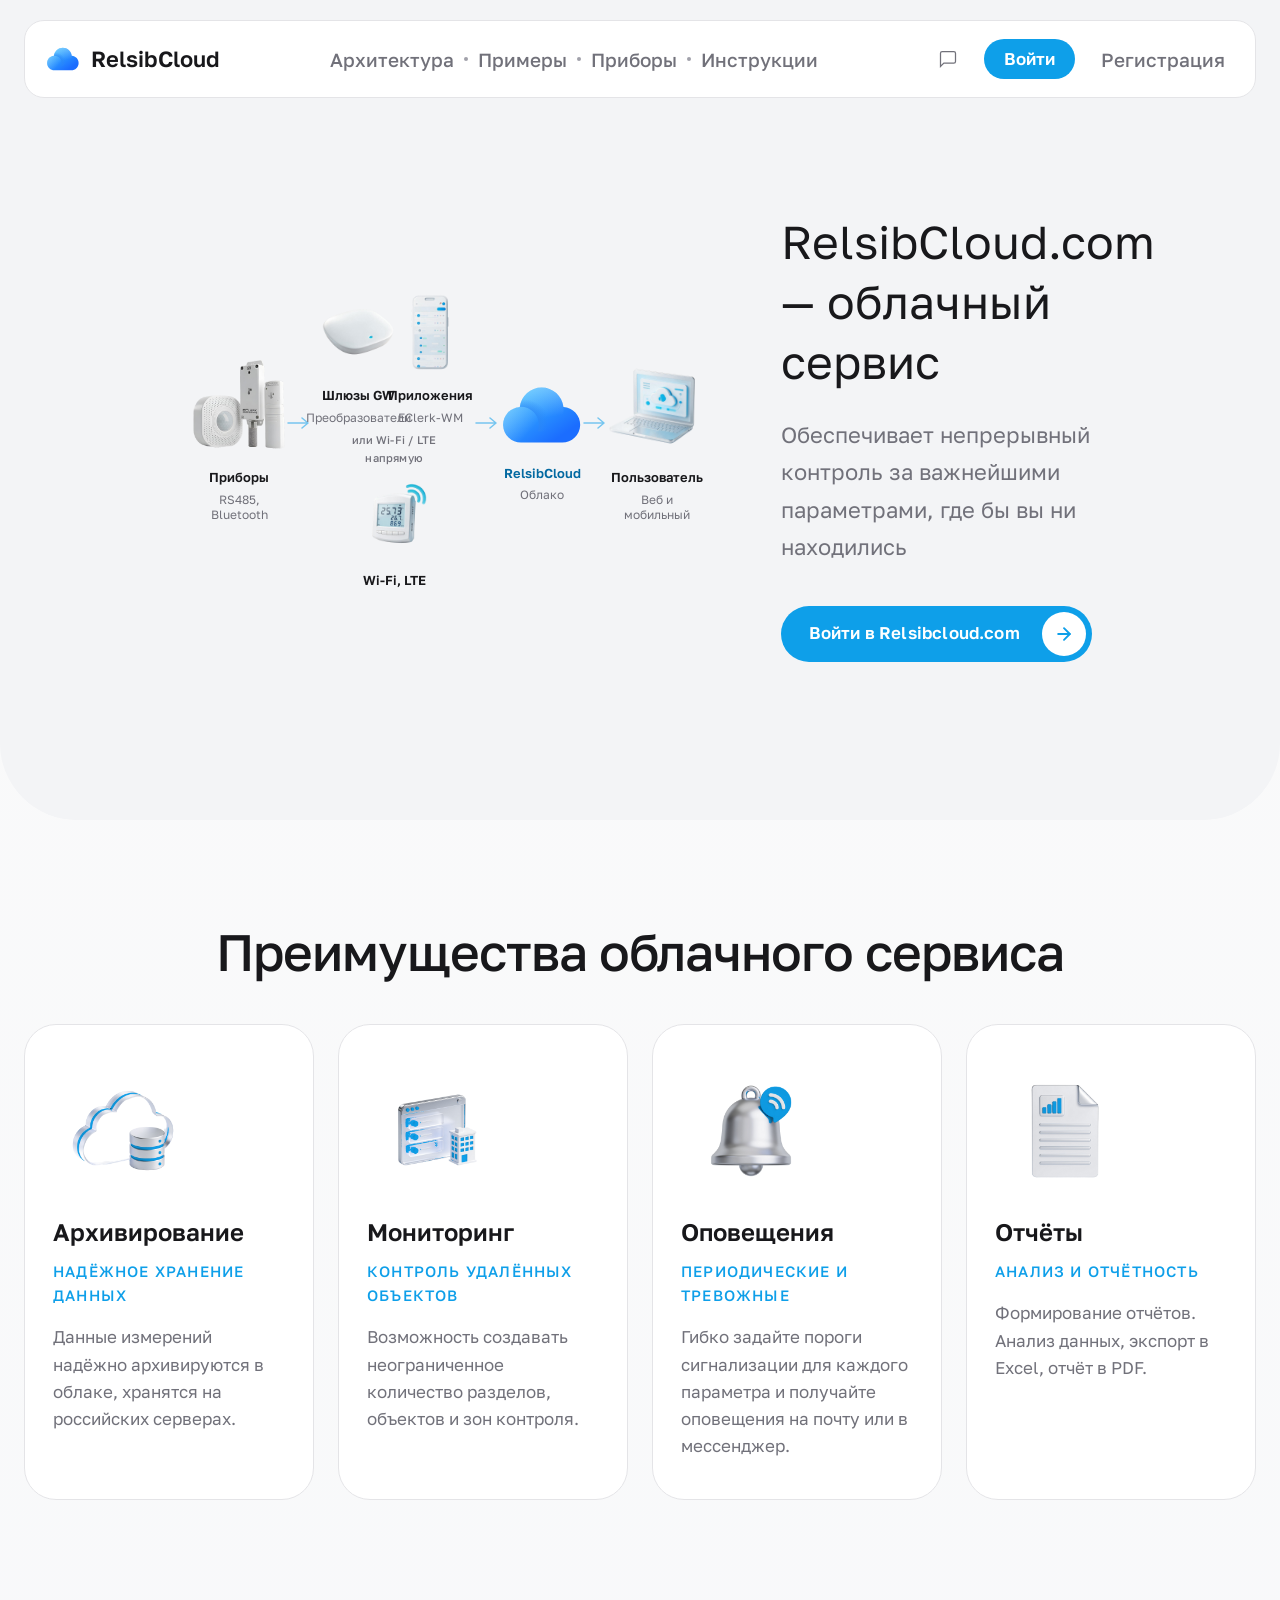
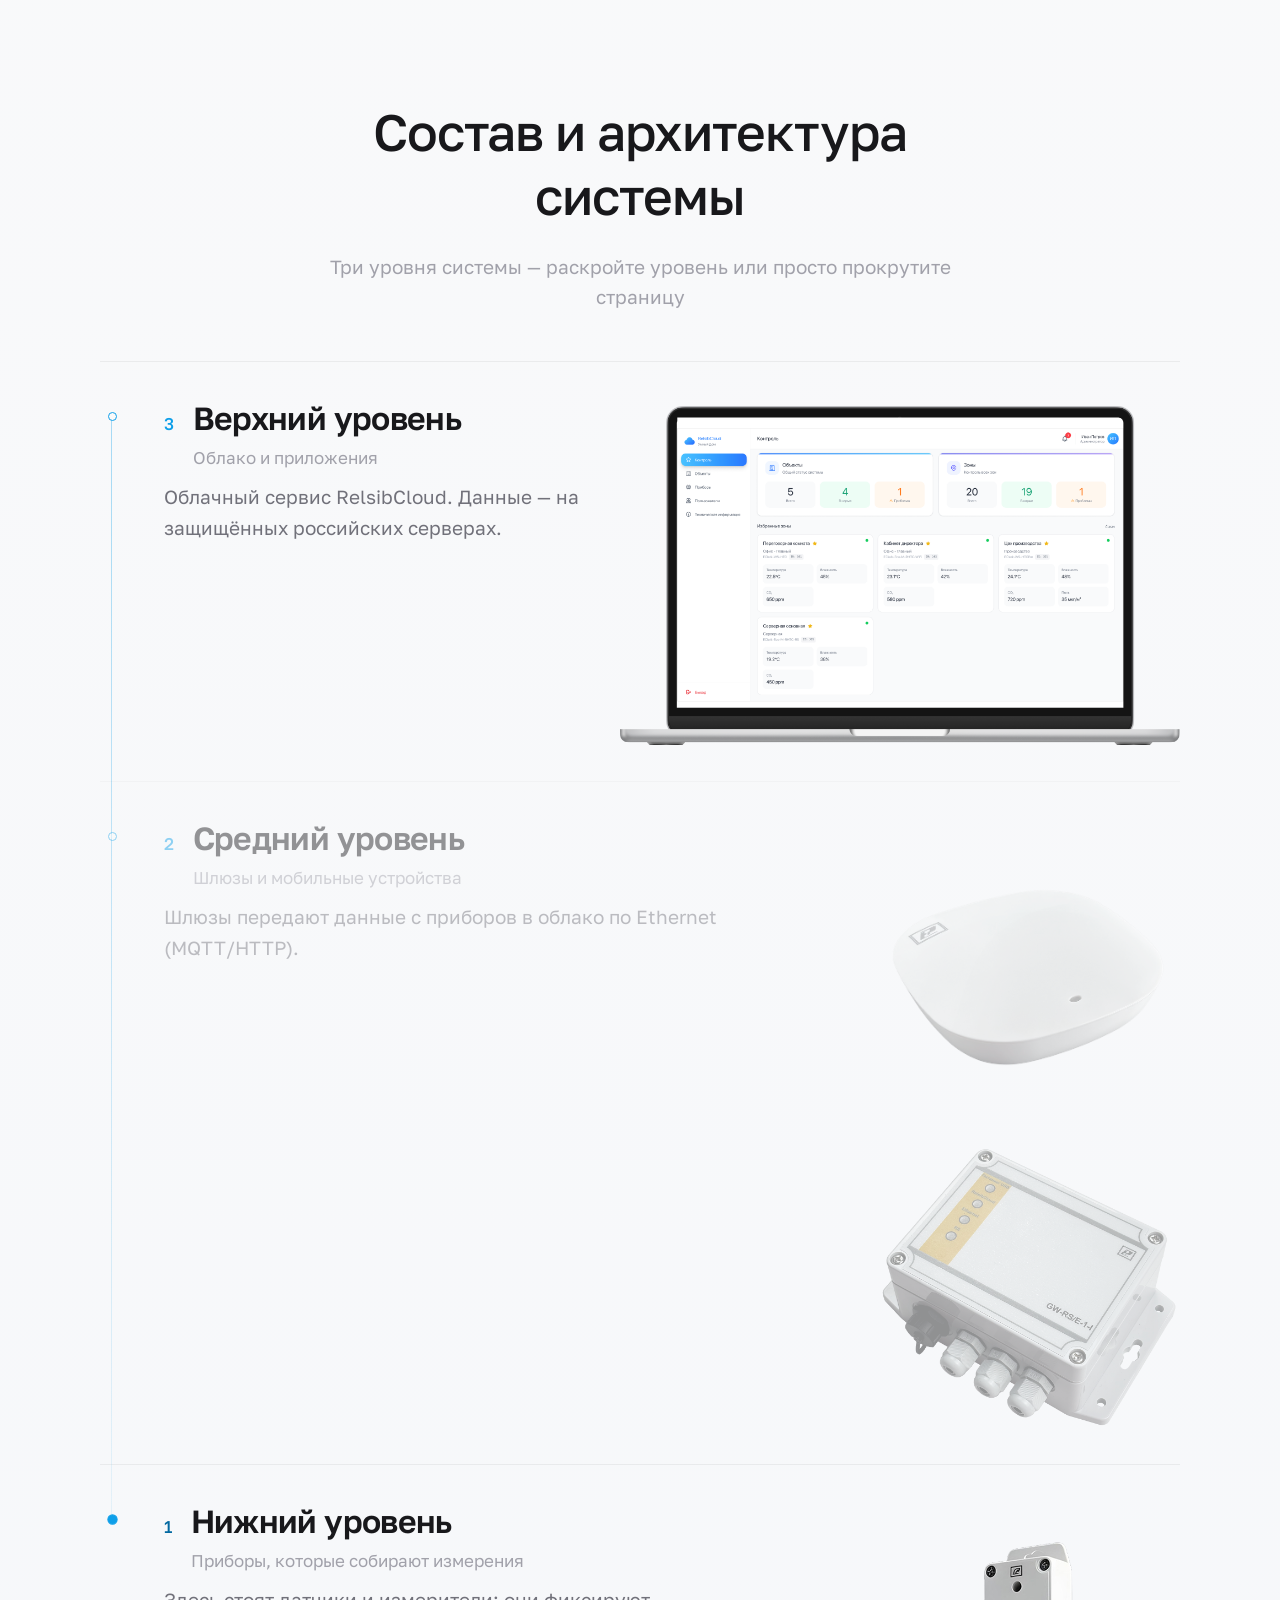
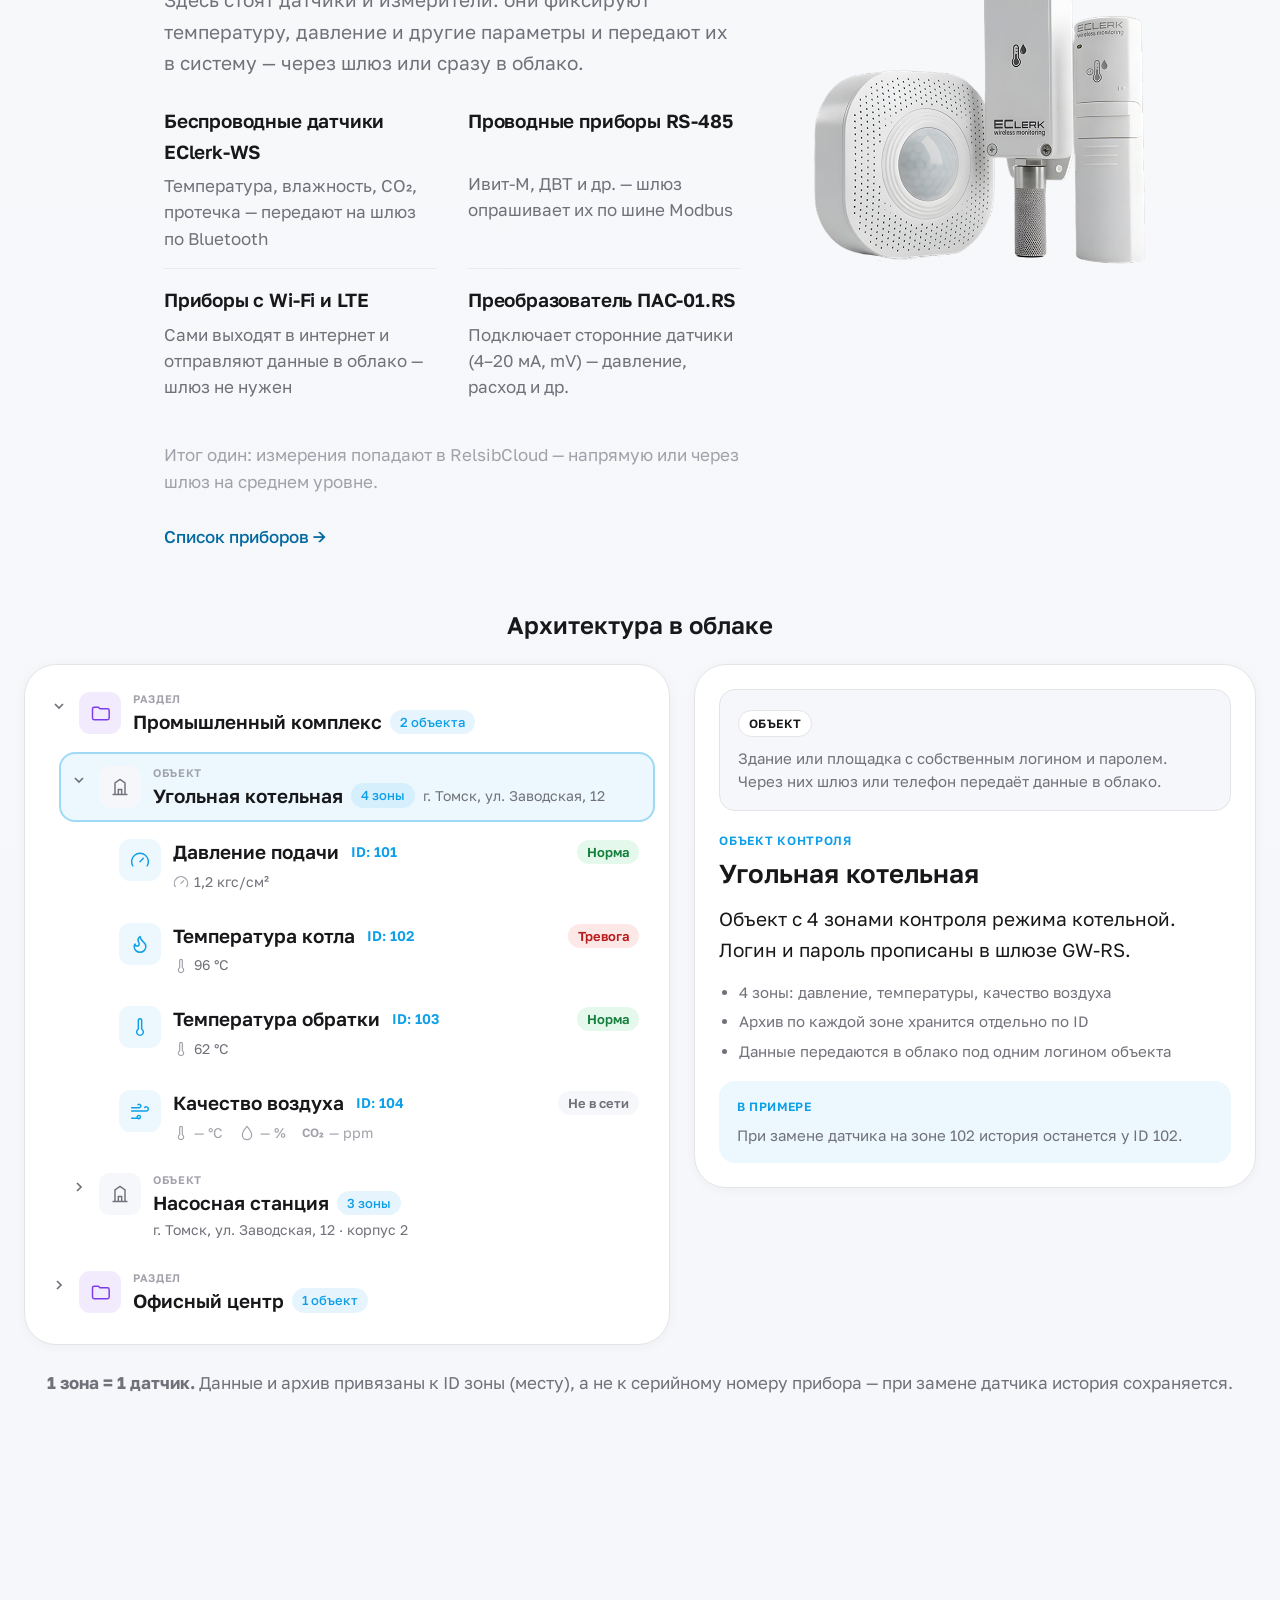
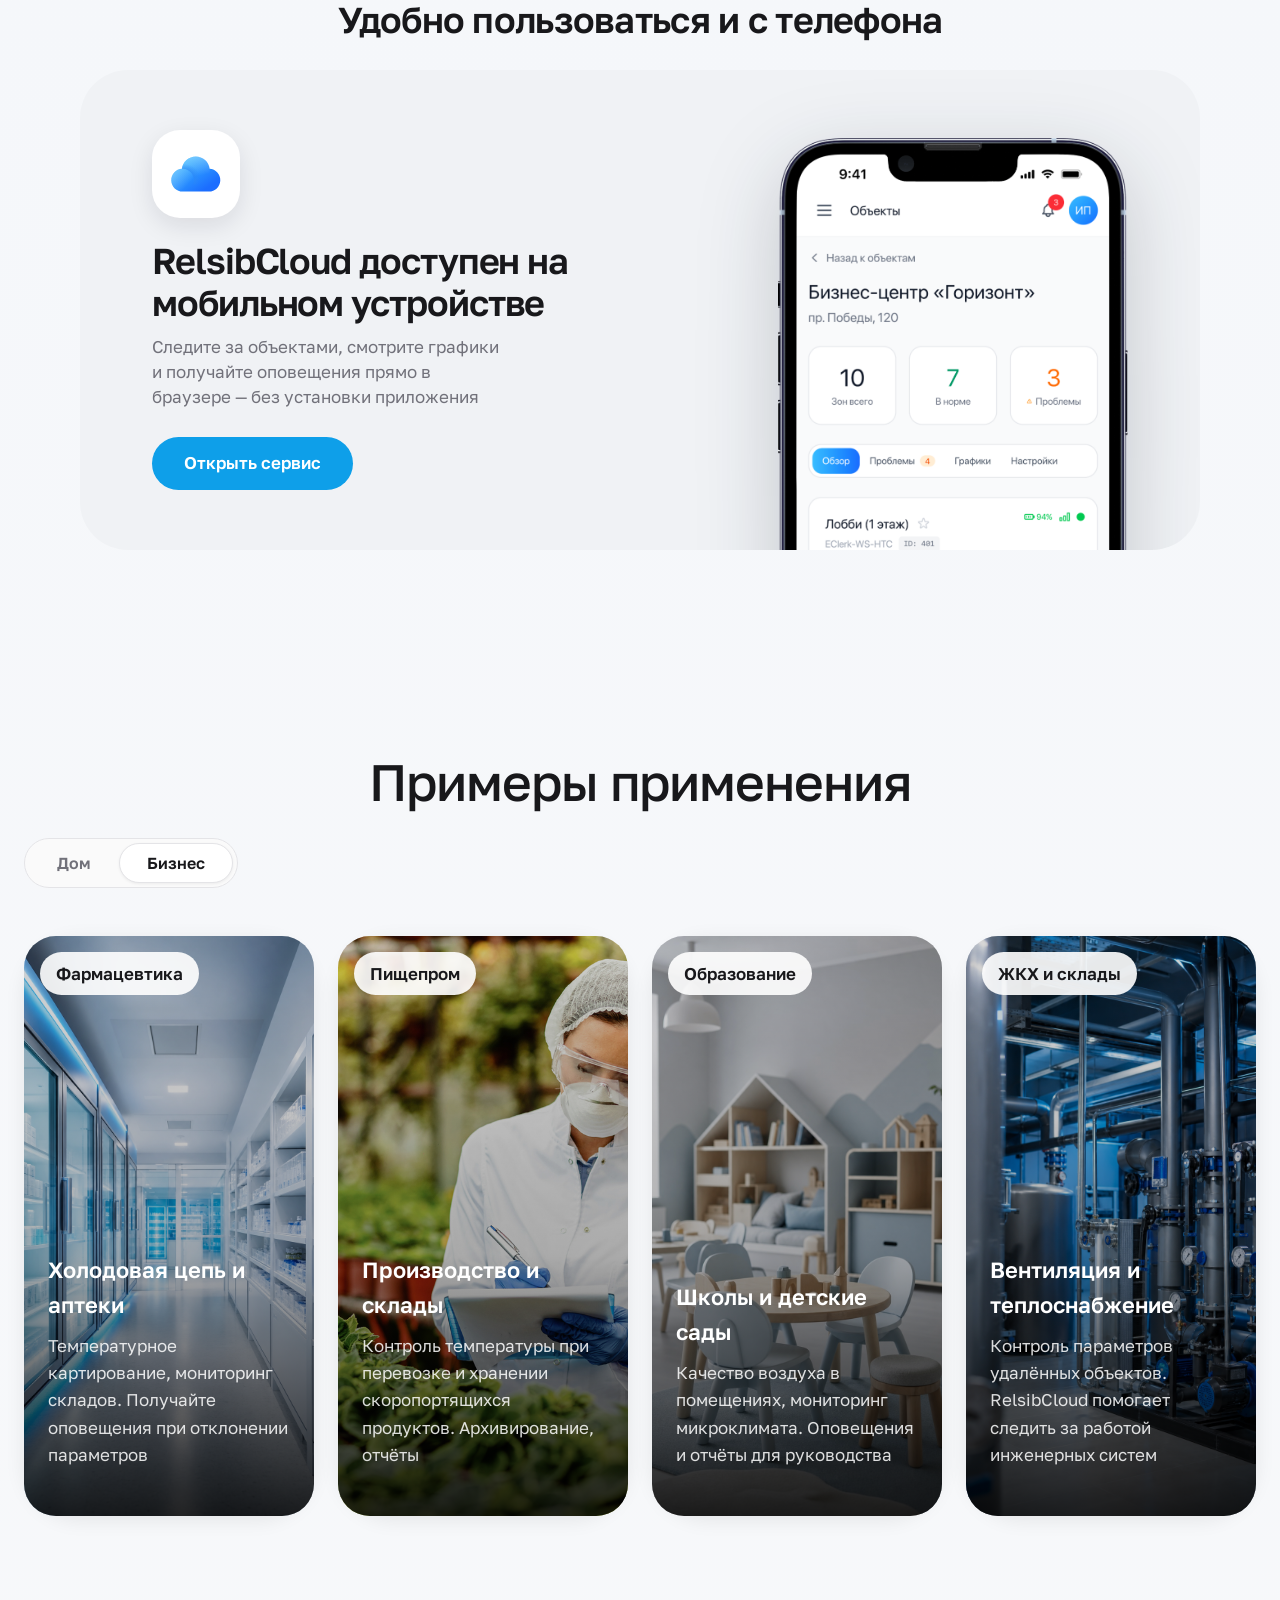
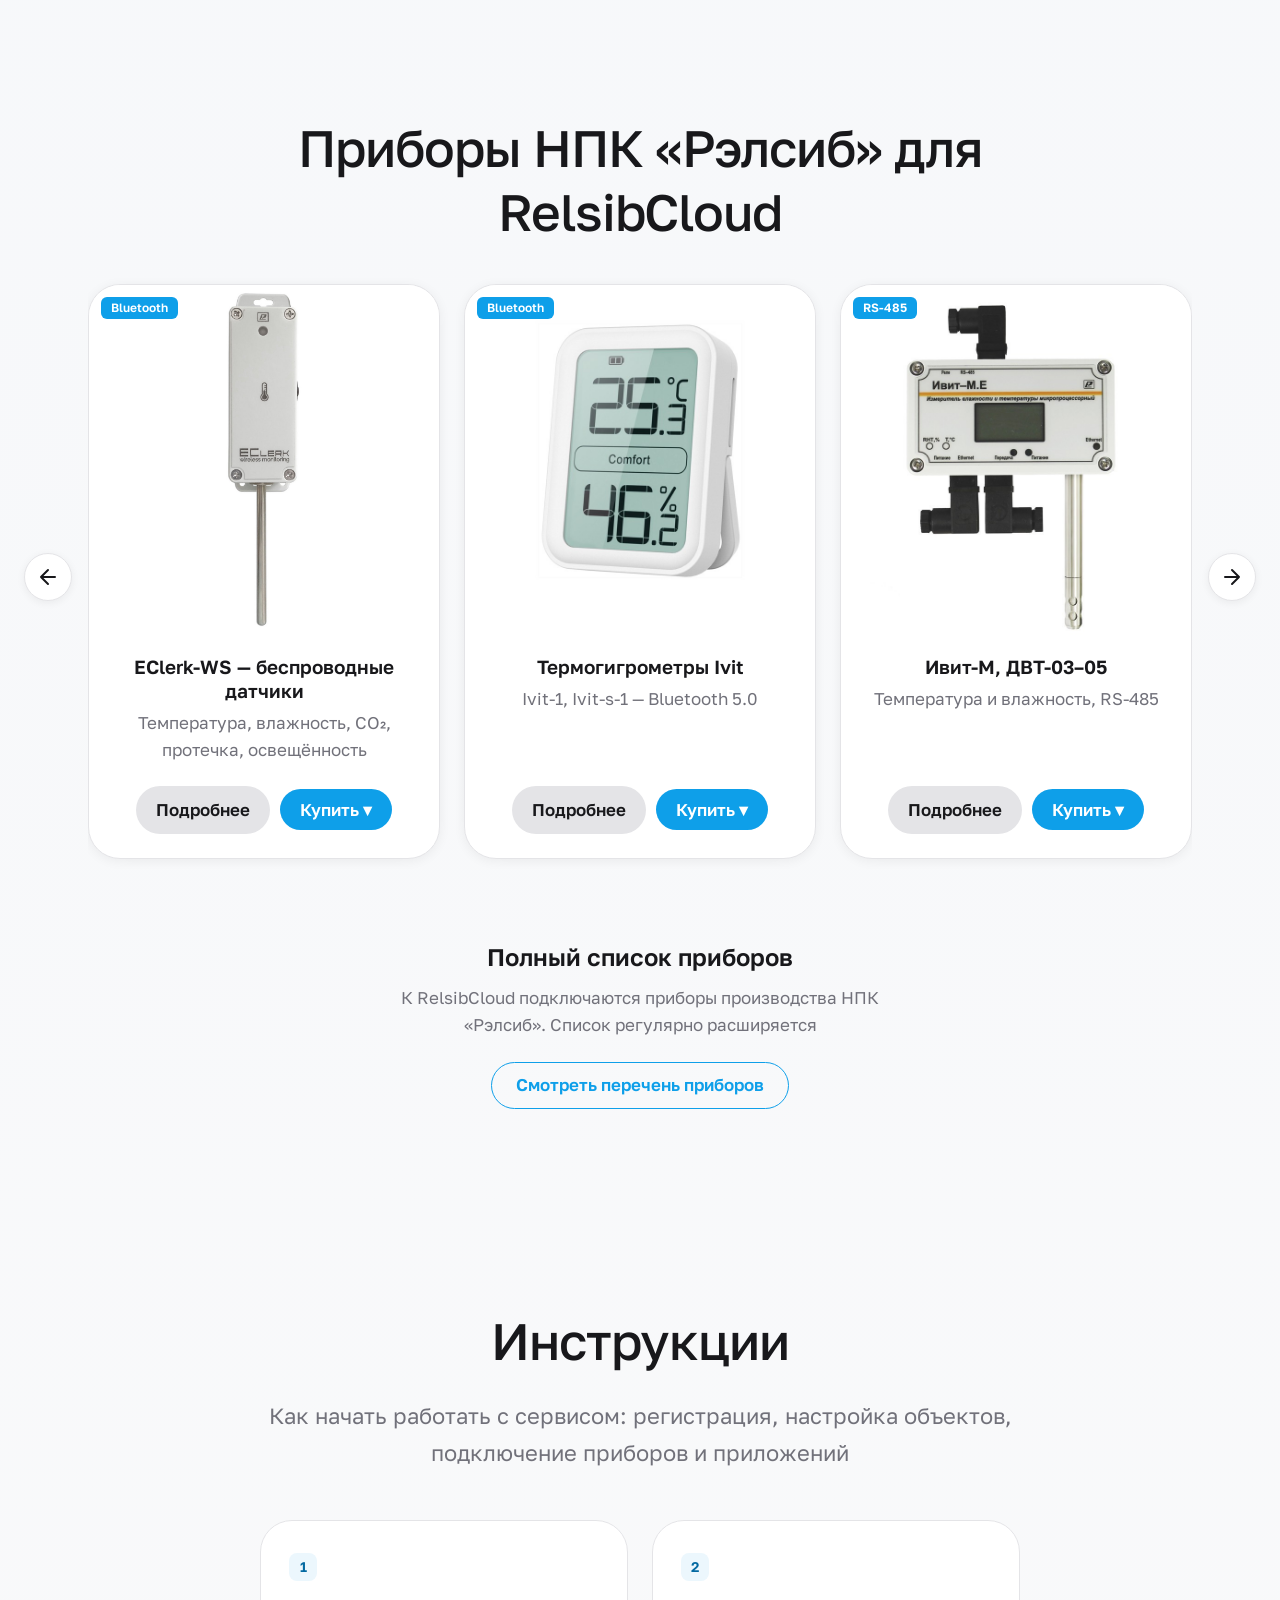
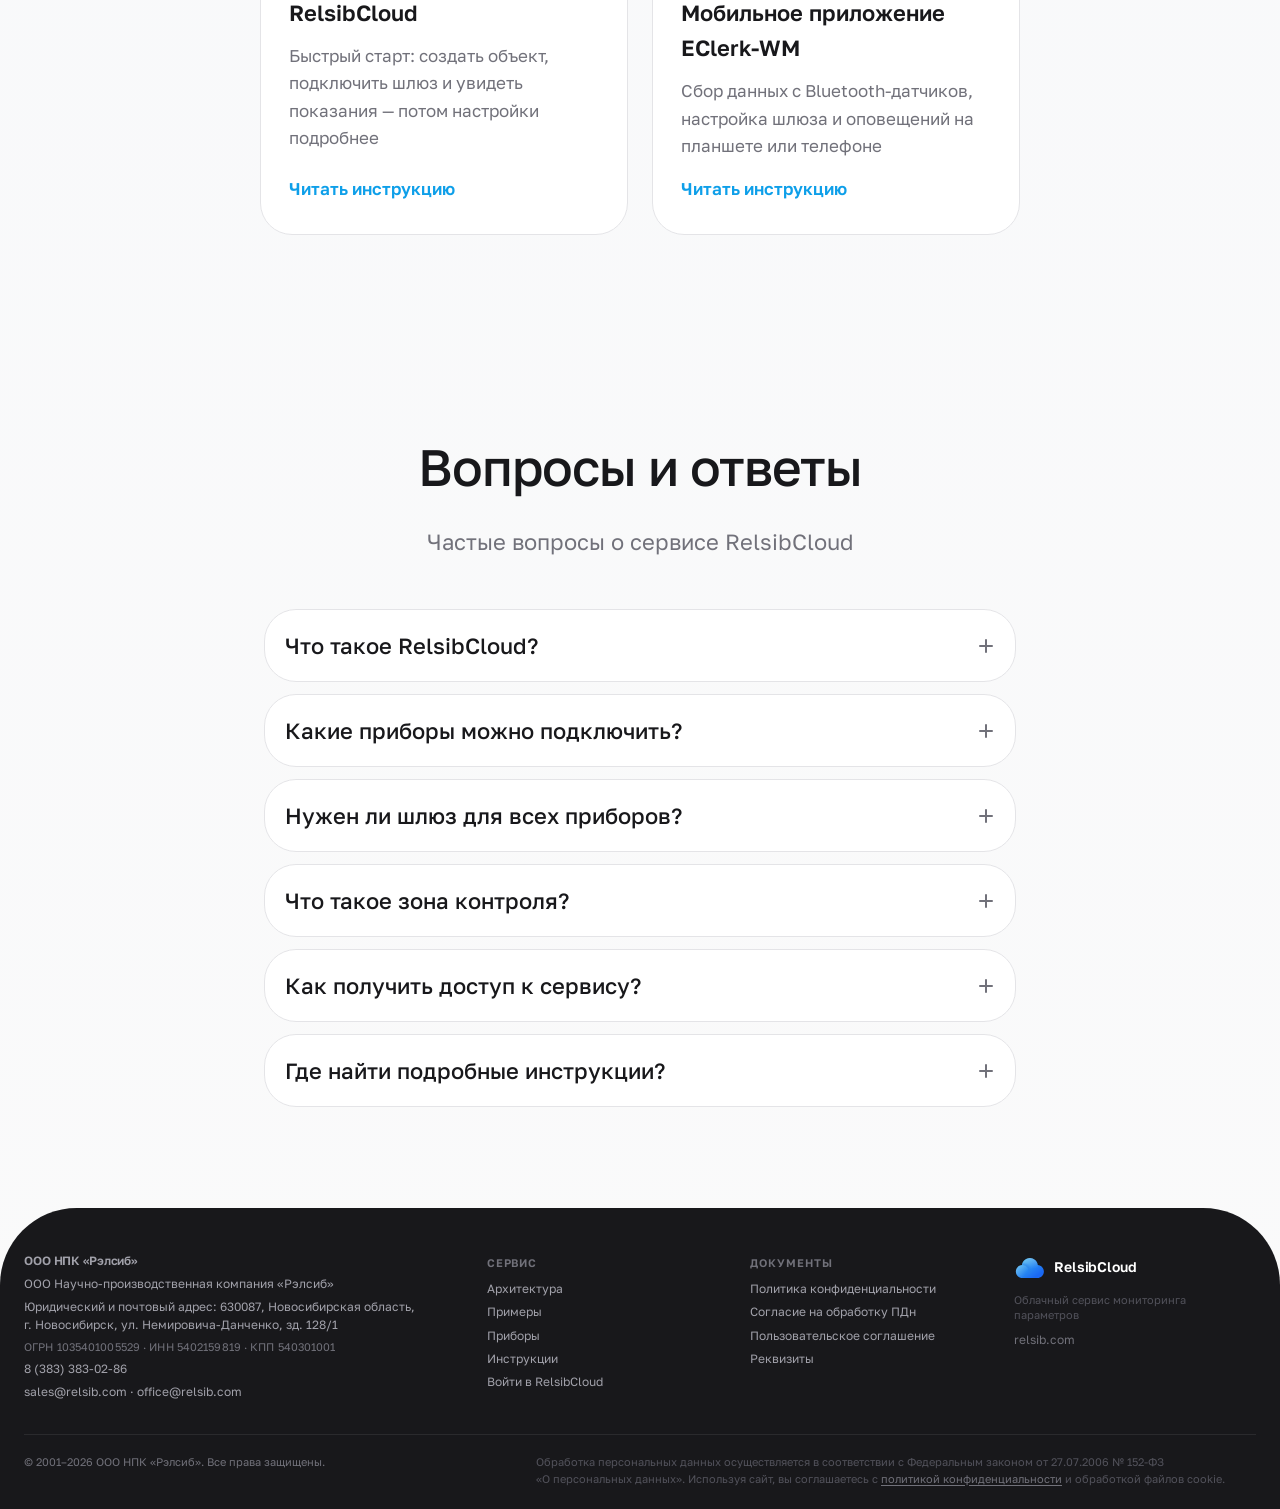
==== commit a7e2113f: "Refactor device catalog and instructions: Update titles and descriptions for clarity, enhance layout" ====
--- a/index.html
+++ b/index.html
@@ -8,7 +8,7 @@
   <link rel="preconnect" href="https://fonts.googleapis.com">
   <link rel="preconnect" href="https://fonts.gstatic.com" crossorigin>
   <link href="https://fonts.googleapis.com/css2?family=Golos+Text:wght@400..900&display=swap" rel="stylesheet">
-  <link rel="stylesheet" href="styles.css?v=20260715r">
+  <link rel="stylesheet" href="styles.css?v=20260721ac">
 </head>
 <body>
   <div class="loader" id="loader" aria-hidden="true">
@@ -71,10 +71,56 @@
 
   <main>
     <section class="hero">
-      <div class="hero__image hero__image--video">
-        <video class="hero__video" autoplay muted loop playsinline preload="metadata" aria-label="Интерфейс RelsibCloud">
-          <source src="Main%20Demo%20Video.mp4" type="video/mp4">
-        </video>
+      <div class="hero__image hero__image--ecosystem">
+        <div class="hero-ecosystem" aria-label="Путь данных: приборы через шлюзы или приложения, либо Wi‑Fi и LTE напрямую — в RelsibCloud, затем к пользователю">
+          <article class="hero-eco-node">
+            <img src="Images/structure%20shema/freepik_0001%20(5)%201.png" alt="" width="160" height="160">
+            <strong>Приборы</strong>
+            <span>RS485, Bluetooth</span>
+          </article>
+
+          <span class="hero-eco-arrow" aria-hidden="true">
+            <svg width="28" height="14" viewBox="0 0 28 14" fill="none"><path d="M2 7h20M16 2l6 5-6 5" stroke="currentColor" stroke-width="1.5" stroke-linecap="round" stroke-linejoin="round"/></svg>
+          </span>
+
+          <div class="hero-eco-group">
+            <article class="hero-eco-node">
+              <img src="Images/hero-ecosystem/gateways.png?v=2" alt="" width="140" height="140">
+              <strong>Шлюзы GW</strong>
+              <span>Преобразователи</span>
+            </article>
+            <article class="hero-eco-node">
+              <img src="Images/hero-ecosystem/mobile-app.png?v=2" alt="" width="140" height="140">
+              <strong>Приложения</strong>
+              <span>EClerk‑WM</span>
+            </article>
+            <p class="hero-eco-or">или Wi‑Fi / LTE напрямую</p>
+            <article class="hero-eco-node hero-eco-node--wifi">
+              <img src="Images/hero-ecosystem/wifi-lte.png?v=2" alt="" width="120" height="120">
+              <strong>Wi‑Fi, LTE</strong>
+            </article>
+          </div>
+
+          <span class="hero-eco-arrow" aria-hidden="true">
+            <svg width="28" height="14" viewBox="0 0 28 14" fill="none"><path d="M2 7h20M16 2l6 5-6 5" stroke="currentColor" stroke-width="1.5" stroke-linecap="round" stroke-linejoin="round"/></svg>
+          </span>
+
+          <article class="hero-eco-node hero-eco-node--cloud">
+            <img class="hero-eco-node__logo" src="Images/Logo/Cloud_logo.svg" alt="" width="96" height="96">
+            <strong>RelsibCloud</strong>
+            <span>Облако</span>
+          </article>
+
+          <span class="hero-eco-arrow" aria-hidden="true">
+            <svg width="28" height="14" viewBox="0 0 28 14" fill="none"><path d="M2 7h20M16 2l6 5-6 5" stroke="currentColor" stroke-width="1.5" stroke-linecap="round" stroke-linejoin="round"/></svg>
+          </span>
+
+          <article class="hero-eco-node">
+            <img src="Images/hero-ecosystem/user.png?v=2" alt="" width="140" height="140">
+            <strong>Пользователь</strong>
+            <span>Веб и мобильный</span>
+          </article>
+        </div>
       </div>
       <div class="hero__content">
         <h1 class="hero__title">RelsibCloud.com — облачный сервис</h1>
@@ -194,51 +240,42 @@
               </button>
               <div class="system-stack__panel" id="stack-panel-middle" role="region" aria-labelledby="stack-trigger-middle" aria-hidden="true">
                 <div class="system-stack__panel-inner">
-                  <div class="system-stack__table-wrap">
-                    <table class="system-stack__table">
-                      <thead>
-                        <tr>
-                          <th>Шлюз</th>
-                          <th>Назначение</th>
-                          <th>Связь</th>
-                        </tr>
-                      </thead>
-                      <tbody>
-                        <tr>
-                          <td>GW‑BT/E‑1</td>
-                          <td>Bluetooth → Ethernet (RelsibCloud), RS‑485</td>
-                          <td>Ethernet</td>
-                        </tr>
-                        <tr>
-                          <td>GW‑RS/E‑1</td>
-                          <td>RS‑485 → Ethernet (RelsibCloud)</td>
-                          <td>Ethernet</td>
-                        </tr>
-                        <tr>
-                          <td>GW‑BT/RS</td>
-                          <td>Bluetooth → RS‑485</td>
-                          <td>RS‑485</td>
-                        </tr>
-                        <tr>
-                          <td>GW‑BT/E‑1‑I</td>
-                          <td>Bluetooth → Ethernet, RS‑485; IP54, от −40 °C</td>
-                          <td>Ethernet</td>
-                        </tr>
-                        <tr>
-                          <td>GW‑RS/E‑1‑I</td>
-                          <td>RS‑485 → Ethernet; IP54, от −40 °C</td>
-                          <td>Ethernet</td>
-                        </tr>
-                        <tr>
-                          <td>GW‑BT/RS‑I</td>
-                          <td>Bluetooth → RS‑485; IP54, от −40 °C</td>
-                          <td>RS‑485</td>
-                        </tr>
-                      </tbody>
-                    </table>
-                  </div>
-                  <div class="system-stack__links">
-                    <a href="devices.html?category=gateways" class="system-stack__link">Все шлюзы →</a>
+                  <div class="system-stack__gateway-types">
+                    <article class="system-stack__gateway-type">
+                      <span class="system-stack__gateway-icon" aria-hidden="true">
+                        <svg width="24" height="24" viewBox="0 0 24 24" fill="none" stroke="currentColor" stroke-width="1.75" stroke-linecap="round" stroke-linejoin="round">
+                          <path d="m7 7 10 10-4 4V4l4 4-8 8"/>
+                          <path d="M7 17V7"/>
+                        </svg>
+                      </span>
+                      <div>
+                        <strong>Bluetooth и RS‑485</strong>
+                        <p>Шлюзы принимают данные от беспроводных датчиков Bluetooth либо опрашивают проводные приборы по RS‑485 Modbus.</p>
+                      </div>
+                    </article>
+                    <article class="system-stack__gateway-type">
+                      <span class="system-stack__gateway-icon" aria-hidden="true">
+                        <svg width="24" height="24" viewBox="0 0 24 24" fill="none" stroke="currentColor" stroke-width="1.75" stroke-linecap="round" stroke-linejoin="round">
+                          <path d="M15 21v-8a1 1 0 0 0-1-1h-4a1 1 0 0 0-1 1v8"/>
+                          <path d="M3 10a2 2 0 0 1 .709-1.528l7-5.999a2 2 0 0 1 2.582 0l7 5.999A2 2 0 0 1 21 10v9a2 2 0 0 1-2 2H5a2 2 0 0 1-2-2z"/>
+                        </svg>
+                      </span>
+                      <div>
+                        <strong>Компактное исполнение</strong>
+                        <p>Шлюзы в небольшом пластиковом корпусе предназначены для установки внутри помещений.</p>
+                      </div>
+                    </article>
+                    <article class="system-stack__gateway-type">
+                      <span class="system-stack__gateway-icon" aria-hidden="true">
+                        <svg width="24" height="24" viewBox="0 0 24 24" fill="none" stroke="currentColor" stroke-width="1.75" stroke-linecap="round" stroke-linejoin="round">
+                          <path d="M20 13c0 5-3.5 7.5-7.66 8.95a1 1 0 0 1-.67-.01C7.5 20.5 4 18 4 13V6a1 1 0 0 1 1-1c2 0 4.5-1.2 6.24-2.72a1.17 1.17 0 0 1 1.52 0C14.51 3.81 17 5 19 5a1 1 0 0 1 1 1z"/>
+                        </svg>
+                      </span>
+                      <div>
+                        <strong>Промышленное исполнение</strong>
+                        <p>Версии с индексом «‑I» выпускаются в герметичном корпусе IP54 и работают при температуре от −40 °C.</p>
+                      </div>
+                    </article>
                   </div>
                 </div>
               </div>
@@ -257,43 +294,42 @@
                   <span class="system-stack__index" aria-hidden="true">1</span>
                   <span class="system-stack__head-text">
                     <span class="system-stack__title">Нижний уровень</span>
-                    <span class="system-stack__hint">Датчики и преобразователи</span>
+                    <span class="system-stack__hint">Приборы, которые собирают измерения</span>
                   </span>
                 </span>
-                <p class="system-stack__text">Датчики измеряют параметры и передают данные выше или сразу в облако.</p>
+                <p class="system-stack__text">Здесь стоят датчики и измерители: они фиксируют температуру, давление и другие параметры и передают их в систему — через шлюз или сразу в облако.</p>
               </button>
               <div class="system-stack__panel" id="stack-panel-lower" role="region" aria-labelledby="stack-trigger-lower" aria-hidden="true">
                 <div class="system-stack__panel-inner">
                   <ul class="system-stack__details system-stack__details--links">
                     <li>
-                      <a href="devices.html?category=eclerk-ws&protocol=bluetooth">
-                        <strong>Датчики EClerk‑WS</strong>
-                        <span>Bluetooth, через шлюз</span>
+                      <a href="devices.html">
+                        <strong>Беспроводные датчики EClerk‑WS</strong>
+                        <span>Температура, влажность, СО₂, протечка — передают на шлюз по Bluetooth</span>
                       </a>
                     </li>
                     <li>
-                      <a href="devices.html?protocol=rs485">
-                        <strong>Приборы RS‑485</strong>
-                        <span>RS‑485 ModBus</span>
+                      <a href="devices.html">
+                        <strong>Проводные приборы RS‑485</strong>
+                        <span>Ивит‑М, ДВТ и др. — шлюз опрашивает их по шине Modbus</span>
                       </a>
                     </li>
                     <li>
-                      <a href="devices.html?category=eclerk-eco-m">
-                        <strong>Приборы Wi‑Fi и LTE</strong>
-                        <span>Напрямую в облако, без шлюза</span>
+                      <a href="devices.html">
+                        <strong>Приборы с Wi‑Fi и LTE</strong>
+                        <span>Сами выходят в интернет и отправляют данные в облако — шлюз не нужен</span>
                       </a>
                     </li>
                     <li>
-                      <a href="devices.html?category=pas-01">
-                        <strong>ПАС‑01.RS</strong>
-                        <span>Сенсоры mV, V, mA: давление, расход и др.</span>
+                      <a href="devices.html">
+                        <strong>Преобразователь ПАС‑01.RS</strong>
+                        <span>Подключает сторонние датчики (4–20 мА, mV) — давление, расход и др.</span>
                       </a>
                     </li>
                   </ul>
-                  <p class="system-stack__note">Задача — измерить величину, преобразовать в интерфейс (RS‑485, Bluetooth) и передать выше.</p>
+                  <p class="system-stack__note">Итог один: измерения попадают в RelsibCloud — напрямую или через шлюз на среднем уровне.</p>
                   <div class="system-stack__links">
                     <a href="devices.html" class="system-stack__link">Список приборов →</a>
-                    <a href="#architecture" class="system-stack__link" data-scroll-target=".architecture-protocols">Способы связи →</a>
                   </div>
                 </div>
               </div>
@@ -303,43 +339,6 @@
             </div>
           </div>
         </div>
-      </div>
-
-      <div class="architecture-protocols">
-        <section class="protocols protocols--nested">
-          <div class="protocols__inner">
-            <div class="protocols__content">
-              <h3 class="protocols__title">Способы связи</h3>
-              <p class="protocols__lead">RelsibCloud работает с несколькими способами связи — через шлюзы или напрямую по Wi‑Fi</p>
-              <div class="protocols__connections">
-                <ul class="protocols__list">
-                  <li class="protocols__list-item active" data-connection="bluetooth">
-                    <h5 class="protocols__item-title">Bluetooth 5.0</h5>
-                    <p class="protocols__item-text">Беспроводные датчики EClerk-WS и термогигрометры Ivit. Передача в облако через шлюз GW-Bl/E-1</p>
-                  </li>
-                  <li class="protocols__list-item" data-connection="rs485">
-                    <h5 class="protocols__item-title">RS-485</h5>
-                    <p class="protocols__item-text">Шлюз GW-RS/E-1 опрашивает приборы по сети RS485 (до 32 шт.) и отправляет данные в облако</p>
-                    <a href="devices.html" class="protocols__item-link">Список приборов →</a>
-                  </li>
-                  <li class="protocols__list-item" data-connection="wifi">
-                    <h5 class="protocols__item-title">Wi-Fi</h5>
-                    <p class="protocols__item-text">Приборы с модулем Wi-Fi (EClerk-Eco-M-RHT-WiFi и др.) отправляют данные в облако напрямую</p>
-                  </li>
-                  <li class="protocols__list-item" data-connection="gateways">
-                    <h5 class="protocols__item-title">Шлюзы</h5>
-                    <p class="protocols__item-text">GW-Bl/E-1 и GW-RS/E-1; линейка GW-I (IP54) — для улицы и промышленных условий. Не менее 15 датчиков на шлюз</p>
-                  </li>
-                </ul>
-              </div>
-            </div>
-            <div class="protocols__visual">
-              <div class="protocols__image">
-                <img src="Images/protocols-visual.png" alt="Мониторинг удалённых объектов" class="protocols__image-img">
-              </div>
-            </div>
-          </div>
-        </section>
       </div>
 
       <div class="architecture-sub">
@@ -905,100 +904,6 @@
         </div>
       </div>
 
-      <div class="architecture-sub architecture-sub--upper">
-        <div class="app-benefits" hidden>
-          <h4 class="app-benefits__title">Преимущества системы</h4>
-          <div class="app-benefits__grid">
-            <div class="app-benefit">Архивирование данных</div>
-            <div class="app-benefit">Мониторинг удалённых объектов</div>
-            <div class="app-benefit">Push-уведомления</div>
-            <div class="app-benefit">Отчёты в Excel и PDF</div>
-          </div>
-        </div>
-
-        <div class="ecosystem" id="ecosystem" hidden>
-          <h4 class="ecosystem__title">Единая экосистема RelsibCloud</h4>
-          <p class="ecosystem__lead">Путь данных от измерения до экрана пользователя. Выберите сценарий или нажмите на этап.</p>
-          <div class="ecosystem__modes" role="tablist" aria-label="Сценарий движения данных">
-            <button type="button" class="ecosystem__mode is-active" role="tab" aria-selected="true" data-eco-mode="in">В облако</button>
-            <button type="button" class="ecosystem__mode" role="tab" aria-selected="false" data-eco-mode="out">Из облака</button>
-          </div>
-
-          <div class="ecosystem__layout">
-            <div class="ecosystem__flow" id="ecosystem-web" data-eco-mode-active="in" aria-label="Путь данных RelsibCloud">
-              <button type="button" class="ecosystem__node ecosystem__node--source is-active" data-eco-id="sensors" data-eco-mode="in" aria-pressed="true" aria-controls="ecosystem-detail">
-                <span class="ecosystem__step">1</span>
-                <span class="ecosystem__node-media" aria-hidden="true">
-                  <svg width="26" height="26" viewBox="0 0 24 24" fill="none" stroke="currentColor" stroke-width="1.75" stroke-linecap="round" stroke-linejoin="round"><path d="M14 4v10.54a4 4 0 1 1-4 0V4a2 2 0 0 1 4 0z"/></svg>
-                </span>
-                <span class="ecosystem__node-label">Приборы</span>
-                <span class="ecosystem__node-text">Измеряют температуру, влажность, давление и другие параметры</span>
-              </button>
-
-              <div class="ecosystem__split" aria-label="Способы передачи в облако">
-                <button type="button" class="ecosystem__node ecosystem__node--transfer" data-eco-id="gateways" data-eco-mode="in" aria-pressed="false" aria-controls="ecosystem-detail">
-                  <span class="ecosystem__step">2A</span>
-                  <span class="ecosystem__node-media" aria-hidden="true">
-                    <svg width="26" height="26" viewBox="0 0 24 24" fill="none" stroke="currentColor" stroke-width="1.75" stroke-linecap="round" stroke-linejoin="round"><rect x="6" y="8" width="12" height="10" rx="2"/><path d="M9 8V6a3 3 0 0 1 6 0v2"/><circle cx="12" cy="13" r="1.25" fill="currentColor" stroke="none"/><path d="M12 18v2"/><path d="M9 20h6"/></svg>
-                  </span>
-                  <span class="ecosystem__node-label">Шлюзы GW</span>
-                  <span class="ecosystem__node-text">Bluetooth и RS-485 передаются в Ethernet</span>
-                </button>
-
-                <button type="button" class="ecosystem__node ecosystem__node--transfer" data-eco-id="direct" data-eco-mode="in" aria-pressed="false" aria-controls="ecosystem-detail">
-                  <span class="ecosystem__step">2B</span>
-                  <span class="ecosystem__node-media" aria-hidden="true">
-                    <svg width="26" height="26" viewBox="0 0 24 24" fill="none" stroke="currentColor" stroke-width="1.75" stroke-linecap="round" stroke-linejoin="round"><path d="M5 12.55a11 11 0 0 1 14.08 0"/><path d="M8.53 16.11a6 6 0 0 1 6.95 0"/><path d="M12 20h.01"/></svg>
-                  </span>
-                  <span class="ecosystem__node-label">Wi-Fi / LTE</span>
-                  <span class="ecosystem__node-text">Приборы отправляют данные напрямую</span>
-                </button>
-              </div>
-
-              <button type="button" class="ecosystem__node ecosystem__node--cloud" data-eco-id="cloud" data-eco-mode="both" aria-pressed="false" aria-controls="ecosystem-detail">
-                <span class="ecosystem__step">3</span>
-                <span class="ecosystem__node-media">
-                  <img src="Images/Logo/Cloud_logo.svg" alt="" width="44" height="44">
-                </span>
-                <span class="ecosystem__node-label">RelsibCloud</span>
-                <span class="ecosystem__node-text">Хранит архив, события, настройки и структуру объектов</span>
-              </button>
-
-              <div class="ecosystem__split ecosystem__split--out" aria-label="Доступ к данным из облака">
-                <button type="button" class="ecosystem__node ecosystem__node--viewer" data-eco-id="web" data-eco-mode="out" aria-pressed="false" aria-controls="ecosystem-detail">
-                  <span class="ecosystem__step">4A</span>
-                  <span class="ecosystem__node-media" aria-hidden="true">
-                    <svg width="26" height="26" viewBox="0 0 24 24" fill="none" stroke="currentColor" stroke-width="1.75" stroke-linecap="round" stroke-linejoin="round"><rect x="3" y="4" width="18" height="12" rx="2"/><path d="M8 20h8"/><path d="M12 16v4"/></svg>
-                  </span>
-                  <span class="ecosystem__node-label">Веб-приложение</span>
-                  <span class="ecosystem__node-text">Графики, отчёты, мнемосхемы и настройки</span>
-                </button>
-
-                <button type="button" class="ecosystem__node ecosystem__node--viewer" data-eco-id="mobile" data-eco-mode="out" aria-pressed="false" aria-controls="ecosystem-detail">
-                  <span class="ecosystem__step">4B</span>
-                  <span class="ecosystem__node-media" aria-hidden="true">
-                    <svg width="26" height="26" viewBox="0 0 24 24" fill="none" stroke="currentColor" stroke-width="1.75" stroke-linecap="round" stroke-linejoin="round"><rect x="7" y="2" width="10" height="20" rx="2"/><path d="M11 18h2"/></svg>
-                  </span>
-                  <span class="ecosystem__node-label">Мобильный доступ</span>
-                  <span class="ecosystem__node-text">Тот же сервис в браузере телефона</span>
-                </button>
-              </div>
-            </div>
-
-            <aside class="ecosystem__detail" id="ecosystem-detail" aria-live="polite">
-              <p class="ecosystem__detail-kicker">В облако · измерение</p>
-              <h5 class="ecosystem__detail-title">Приборы и датчики</h5>
-              <p class="ecosystem__detail-text">EClerk-WS, RS-485 и ПАС-01 снимают параметры и отдают их в шлюз или напрямую по Wi-Fi/LTE.</p>
-              <a href="devices.html" class="ecosystem__detail-link">Каталог приборов →</a>
-            </aside>
-          </div>
-
-          <div class="ecosystem__actions">
-            <a href="https://app-uni.relsibcloud.com" class="btn btn--primary btn--large" target="_blank" rel="noopener">Открыть веб‑приложение</a>
-            <a href="devices.html" class="btn btn--outline btn--large">К приборам</a>
-          </div>
-        </div>
-      </div>
     </section>
 
     <section class="mobile-web" id="mobile-web" aria-labelledby="mobile-web-title">
@@ -1151,16 +1056,16 @@
         <div class="device-card">
           <div class="device-card__media">
             <div class="device-card__tags">
-              <span class="device-card__tag">Wi‑Fi</span>
+              <span class="device-card__tag">Bluetooth</span>
             </div>
             <div class="device-card__image">
               <img src="Images/devices/Catalog/EClerk-WS-T.jpg" alt="EClerk-WS — беспроводные датчики">
             </div>
           </div>
           <h4 class="device-card__title">EClerk-WS — беспроводные датчики</h4>
-          <p class="device-card__desc">Температура, влажность, СО2, протечка</p>
+          <p class="device-card__desc">Температура, влажность, СО₂, протечка, освещённость</p>
           <div class="device-card__actions">
-            <a href="devices.html?category=eclerk-ws" class="device-card__link">Подробнее</a>
+            <a href="devices.html" class="device-card__link">Подробнее</a>
             <div class="device-card__dropdown">
               <button class="device-card__dropdown-btn" type="button" aria-expanded="false" aria-haspopup="true">Купить ▾</button>
               <ul class="device-card__dropdown-menu">
@@ -1184,7 +1089,7 @@
           <h4 class="device-card__title">Термогигрометры Ivit</h4>
           <p class="device-card__desc">Ivit-1, Ivit-s-1 — Bluetooth 5.0</p>
           <div class="device-card__actions">
-            <a href="devices.html?category=ivit" class="device-card__link">Подробнее</a>
+            <a href="devices.html" class="device-card__link">Подробнее</a>
             <div class="device-card__dropdown">
               <button class="device-card__dropdown-btn" type="button" aria-expanded="false" aria-haspopup="true">Купить ▾</button>
               <ul class="device-card__dropdown-menu">
@@ -1208,7 +1113,7 @@
           <h4 class="device-card__title">Ивит-М, ДВТ-03–05</h4>
           <p class="device-card__desc">Температура и влажность, RS-485</p>
           <div class="device-card__actions">
-            <a href="devices.html?category=ivit-m-dvt" class="device-card__link">Подробнее</a>
+            <a href="devices.html" class="device-card__link">Подробнее</a>
             <div class="device-card__dropdown">
               <button class="device-card__dropdown-btn" type="button" aria-expanded="false" aria-haspopup="true">Купить ▾</button>
               <ul class="device-card__dropdown-menu">
@@ -1225,15 +1130,16 @@
             <div class="device-card__tags">
               <span class="device-card__tag">RS-485</span>
               <span class="device-card__tag">Wi‑Fi</span>
+              <span class="device-card__tag">LTE</span>
             </div>
             <div class="device-card__image">
               <img src="Images/devices/Catalog/Eclerk-ECO-M.png" alt="EClerk-Eco-M">
             </div>
           </div>
           <h4 class="device-card__title">EClerk-Eco-M</h4>
-          <p class="device-card__desc">Качество воздуха, RS-485 и Wi-Fi</p>
+          <p class="device-card__desc">Измерители-регистраторы качества воздуха: температура, влажность, СО₂</p>
           <div class="device-card__actions">
-            <a href="devices.html?category=eclerk-eco-m" class="device-card__link">Подробнее</a>
+            <a href="devices.html" class="device-card__link">Подробнее</a>
             <div class="device-card__dropdown">
               <button class="device-card__dropdown-btn" type="button" aria-expanded="false" aria-haspopup="true">Купить ▾</button>
               <ul class="device-card__dropdown-menu">
@@ -1248,16 +1154,17 @@
         <div class="device-card">
           <div class="device-card__media">
             <div class="device-card__tags">
-              <span class="device-card__tag">Шлюз</span>
+              <span class="device-card__tag">Bluetooth</span>
+              <span class="device-card__tag">RS-485</span>
             </div>
             <div class="device-card__image">
               <img src="Images/devices/Catalog/GW-RS-E-1.jpg" alt="Шлюзы GW-Bl/E-1 и GW-RS/E-1">
             </div>
           </div>
           <h4 class="device-card__title">Шлюзы GW</h4>
-          <p class="device-card__desc">Беспроводные датчики и RS-485 до 32 приборов → облако</p>
+          <p class="device-card__desc">Bluetooth или RS-485 → Ethernet (RelsibCloud), до 30 приборов</p>
           <div class="device-card__actions">
-            <a href="devices.html?category=gateways" class="device-card__link">Подробнее</a>
+            <a href="devices.html" class="device-card__link">Подробнее</a>
             <div class="device-card__dropdown">
               <button class="device-card__dropdown-btn" type="button" aria-expanded="false" aria-haspopup="true">Купить ▾</button>
               <ul class="device-card__dropdown-menu">
@@ -1273,7 +1180,6 @@
         <div class="device-card">
           <div class="device-card__media">
             <div class="device-card__tags">
-              <span class="device-card__tag">Шлюз</span>
               <span class="device-card__tag">IP54</span>
             </div>
             <div class="device-card__image">
@@ -1281,9 +1187,9 @@
             </div>
           </div>
           <h4 class="device-card__title">Шлюзы GW-I</h4>
-          <p class="device-card__desc">Герметичное исполнение IP54, уличная и промышленная эксплуатация от −40 °С</p>
+          <p class="device-card__desc">Bluetooth или RS-485 → Ethernet (RelsibCloud), IP54, от −40 °С</p>
           <div class="device-card__actions">
-            <a href="devices.html?category=gateways" class="device-card__link">Подробнее</a>
+            <a href="devices.html" class="device-card__link">Подробнее</a>
             <div class="device-card__dropdown">
               <button class="device-card__dropdown-btn" type="button" aria-expanded="false" aria-haspopup="true">Купить ▾</button>
               <ul class="device-card__dropdown-menu">
@@ -1315,23 +1221,20 @@
 
     <section class="zigbee" id="instructions">
       <h2 class="section-title">Инструкции</h2>
-      <p class="section-subtitle">Как начать работать с сервисом. Создание аккаунта, настройка объектов, подключение приборов</p>
-      <div class="zigbee__features">
-        <div class="zigbee-feature">
-          <h4>Инструкция по RelsibCloud</h4>
-          <p>Создание и базовая настройка объектов, зон контроля, подключение приборов</p>
-          <a href="instructions/relsibcloud.html" class="protocol-card__link">Читать</a>
-        </div>
-        <div class="zigbee-feature">
-          <h4>WEB-приложение app-uni</h4>
-          <p>Настройка, мнемосхемы, отчёты, оповещения, экспорт в Excel и PDF</p>
-          <a href="instructions/app-uni.html" class="protocol-card__link">Читать</a>
-        </div>
-        <div class="zigbee-feature">
+      <p class="section-subtitle">Как начать работать с сервисом: регистрация, настройка объектов, подключение приборов и приложений</p>
+      <div class="zigbee__features zigbee__features--guides">
+        <a href="instructions/relsibcloud.html" class="zigbee-feature zigbee-feature--link">
+          <span class="zigbee-feature__step">1</span>
+          <h4>RelsibCloud</h4>
+          <p>Быстрый старт: создать объект, подключить шлюз и увидеть показания — потом настройки подробнее</p>
+          <span class="protocol-card__link">Читать инструкцию</span>
+        </a>
+        <a href="instructions/eclerk-wm.html" class="zigbee-feature zigbee-feature--link">
+          <span class="zigbee-feature__step">2</span>
           <h4>Мобильное приложение EClerk-WM</h4>
-          <p>Настройка беспроводных датчиков, шлюза и оповещений на планшете или телефоне</p>
-          <a href="instructions/eclerk-wm.html" class="protocol-card__link">Читать</a>
-        </div>
+          <p>Сбор данных с Bluetooth-датчиков, настройка шлюза и оповещений на планшете или телефоне</p>
+          <span class="protocol-card__link">Читать инструкцию</span>
+        </a>
       </div>
     </section>
 
@@ -1357,7 +1260,7 @@
           </summary>
           <div class="faq__body">
             <div class="faq__body-inner">
-              <p class="faq__answer">Беспроводные датчики EClerk-WS, термогигрометры Ivit, измерители по RS-485, приборы с Wi‑Fi и LTE, а также аналоговые датчики через преобразователи ПАС-01. Полный перечень — в <a href="devices.html">каталоге приборов</a>.</p>
+              <p class="faq__answer">Беспроводные датчики EClerk-WS, термогигрометры Ivit, измерители по RS-485, приборы с Wi‑Fi и LTE, а также аналоговые датчики через преобразователи ПАС-01. Полный перечень — в <a href="devices.html">таблице приборов</a>.</p>
             </div>
           </div>
         </details>
@@ -1401,7 +1304,7 @@
           </summary>
           <div class="faq__body">
             <div class="faq__body-inner">
-              <p class="faq__answer">Раздел <a href="#instructions">Инструкции</a> на этой странице: <a href="instructions/relsibcloud.html">RelsibCloud</a>, <a href="instructions/app-uni.html">app-uni</a>, <a href="instructions/eclerk-wm.html">EClerk-WM</a>. Также документация на <a href="https://relsib.com/relsibcloud/">relsib.com/relsibcloud</a>.</p>
+              <p class="faq__answer">Раздел <a href="#instructions">Инструкции</a> на этой странице: <a href="instructions/relsibcloud.html">RelsibCloud</a> и <a href="instructions/eclerk-wm.html">EClerk-WM</a>. Также документация на <a href="https://relsib.com/relsibcloud/">relsib.com/relsibcloud</a>.</p>
             </div>
           </div>
         </details>
@@ -1411,24 +1314,49 @@
 
   <footer class="footer">
     <div class="footer__inner">
-      <div class="footer__contacts">
-        <p><strong>ООО НПК «Рэлсиб»</strong></p>
-        <p>г. Новосибирск, ул. Немировича-Данченко, д. 128/1</p>
+      <div class="footer__col footer__col--company">
+        <p class="footer__title">ООО НПК «Рэлсиб»</p>
+        <p class="footer__legal-name">ООО Научно-производственная компания «Рэлсиб»</p>
+        <p>Юридический и почтовый адрес: 630087, Новосибирская область, г.&nbsp;Новосибирск, ул.&nbsp;Немировича-Данченко, зд.&nbsp;128/1</p>
+        <p class="footer__ids">ОГРН&nbsp;1035401005529 · ИНН&nbsp;5402159819 · КПП&nbsp;540301001</p>
         <p><a href="tel:+73833830286">8 (383) 383-02-86</a></p>
-        <p><a href="mailto:sales@relsib.com">sales@relsib.com</a></p>
+        <p><a href="mailto:sales@relsib.com">sales@relsib.com</a> · <a href="mailto:office@relsib.com">office@relsib.com</a></p>
       </div>
-      <nav class="footer__nav">
-        <a href="https://relsib.com/">relsib.com</a>
-        <a href="https://relsib.com/relsibcloud/">RelsibCloud</a>
-        <a href="https://relsib.com/relsibcloud/relsibcloud-main-info/">О сервисе</a>
-        <a href="https://relsib.com/relsibcloud/relsibcloud-devices/">Приборы</a>
-      </nav>
-      <div class="footer__brand">
-        <a href="index.html" class="footer__logo">
+
+      <div class="footer__col">
+        <p class="footer__heading">Сервис</p>
+        <nav class="footer__nav" aria-label="Разделы сайта">
+          <a href="#architecture">Архитектура</a>
+          <a href="#use-cases">Примеры</a>
+          <a href="devices.html">Приборы</a>
+          <a href="#instructions">Инструкции</a>
+          <a href="https://relsibcloud.com" target="_blank" rel="noopener">Войти в RelsibCloud</a>
+        </nav>
+      </div>
+
+      <div class="footer__col">
+        <p class="footer__heading">Документы</p>
+        <nav class="footer__nav" aria-label="Юридические документы">
+          <a href="https://relsib.com/company/consent/" target="_blank" rel="noopener">Политика конфиденциальности</a>
+          <a href="https://relsib.com/company/consent/consent-form/" target="_blank" rel="noopener">Согласие на обработку ПДн</a>
+          <a href="https://relsib.com/company/consent/user-agreement/" target="_blank" rel="noopener">Пользовательское соглашение</a>
+          <a href="https://relsib.com/company/bank_details/" target="_blank" rel="noopener">Реквизиты</a>
+        </nav>
+      </div>
+
+      <div class="footer__col footer__col--brand">
+        <a href="index.html" class="footer__logo" aria-label="RelsibCloud">
           <img src="Images/Logo/Cloud_logo.svg" alt="" width="40" height="40" class="footer__logo-img">
+          <span class="footer__logo-text">RelsibCloud</span>
         </a>
-        <p class="footer__copyright">© 2026 RelsibCloud. Все права защищены</p>
+        <p class="footer__brand-note">Облачный сервис мониторинга параметров</p>
+        <a class="footer__ext" href="https://relsib.com/" target="_blank" rel="noopener">relsib.com</a>
       </div>
+    </div>
+
+    <div class="footer__bottom">
+      <p class="footer__copyright">© 2001–2026 ООО НПК «Рэлсиб». Все права защищены.</p>
+      <p class="footer__pdn">Обработка персональных данных осуществляется в соответствии с Федеральным законом от&nbsp;27.07.2006 №&nbsp;152‑ФЗ «О&nbsp;персональных данных». Используя сайт, вы соглашаетесь с <a href="https://relsib.com/company/consent/" target="_blank" rel="noopener">политикой конфиденциальности</a> и обработкой файлов cookie.</p>
     </div>
   </footer>
   <script>
@@ -1617,31 +1545,6 @@
     if (document.readyState === 'loading') document.addEventListener('DOMContentLoaded', updateAllIndicators);
     else updateAllIndicators();
     window.addEventListener('resize', updateAllIndicators);
-
-    document.querySelectorAll('.protocols__list-item .protocols__item-title').forEach(function(title) {
-      var item = title.closest('.protocols__list-item');
-      title.setAttribute('role', 'button');
-      title.setAttribute('tabindex', '0');
-      title.setAttribute('aria-expanded', item.classList.contains('active') ? 'true' : 'false');
-      title.addEventListener('click', function() {
-        var wasActive = item.classList.contains('active');
-        document.querySelectorAll('.protocols__list-item').forEach(function(li) {
-          li.classList.remove('active');
-          var t = li.querySelector('.protocols__item-title');
-          if (t) t.setAttribute('aria-expanded', 'false');
-        });
-        if (!wasActive) {
-          item.classList.add('active');
-          title.setAttribute('aria-expanded', 'true');
-        }
-      });
-      title.addEventListener('keydown', function(e) {
-        if (e.key === 'Enter' || e.key === ' ') {
-          e.preventDefault();
-          title.click();
-        }
-      });
-    });
 
     document.addEventListener('click', function(e) {
       var btn = e.target.closest('.device-card__dropdown-btn');
@@ -2858,9 +2761,7 @@
       mark('.section-subtitle:not(:empty)');
       mark('.subsection-title');
       mark('.architecture-sub');
-      mark('.architecture-protocols');
       mark('.app-benefits');
-      mark('.ecosystem');
       mark('.mobile-web');
       mark('.selector');
       mark('.devices__slider-wrap');
@@ -3042,124 +2943,6 @@
       }
     })();
 
-    (function initEcosystem() {
-      var root = document.getElementById('ecosystem');
-      var web = document.getElementById('ecosystem-web');
-      var detail = document.getElementById('ecosystem-detail');
-      if (!root || !web || !detail) return;
-
-      var content = {
-        cloud: {
-          kicker: 'Центр · облако',
-          title: 'RelsibCloud',
-          text: 'Сюда сходятся данные со шлюзов и приборов Wi‑Fi/LTE. Отсюда их читают веб и мобильный браузер.',
-          linkHref: '#cloud-tree',
-          linkLabel: 'Иерархия в облаке →'
-        },
-        sensors: {
-          kicker: 'В облако · измерение',
-          title: 'Приборы и датчики',
-          text: 'EClerk‑WS, RS‑485 и ПАС‑01 снимают параметры и отдают их в шлюз или напрямую по Wi‑Fi/LTE.',
-          linkHref: 'devices.html',
-          linkLabel: 'Каталог приборов →'
-        },
-        gateways: {
-          kicker: 'В облако · передача',
-          title: 'Шлюзы GW',
-          text: 'Шлюзы собирают данные с Bluetooth‑ и RS‑485‑приборов и отправляют их в RelsibCloud по Ethernet.',
-          linkHref: 'devices.html?category=gateways',
-          linkLabel: 'Все шлюзы →'
-        },
-        direct: {
-          kicker: 'В облако · передача',
-          title: 'Wi‑Fi и LTE',
-          text: 'Приборы с Wi‑Fi или LTE пишут показания напрямую в облако — без шлюза.',
-          linkHref: 'devices.html?category=eclerk-eco-m',
-          linkLabel: 'Приборы Wi‑Fi / LTE →'
-        },
-        web: {
-          kicker: 'Из облака · доступ',
-          title: 'Веб‑приложение',
-          text: 'Графики, мнемосхемы, оповещения и отчёты — данные читаются из RelsibCloud.',
-          linkHref: 'https://app-uni.relsibcloud.com',
-          linkLabel: 'Открыть веб‑приложение →',
-          external: true
-        },
-        mobile: {
-          kicker: 'Из облака · доступ',
-          title: 'Мобильный доступ',
-          text: 'Тот же сервис в браузере на телефоне — без установки приложения.',
-          linkHref: '#mobile-web',
-          linkLabel: 'Как это выглядит →'
-        }
-      };
-
-      var allNodes = Array.prototype.slice.call(web.querySelectorAll('.ecosystem__node'));
-      var modeButtons = Array.prototype.slice.call(root.querySelectorAll('.ecosystem__mode'));
-      var activeId = 'sensors';
-      var activeMode = 'in';
-
-      function renderDetail(id) {
-        var data = content[id] || content.cloud;
-        detail.classList.add('is-updating');
-        detail.innerHTML =
-          '<p class="ecosystem__detail-kicker">' + data.kicker + '</p>' +
-          '<h5 class="ecosystem__detail-title">' + data.title + '</h5>' +
-          '<p class="ecosystem__detail-text">' + data.text + '</p>' +
-          '<a href="' + data.linkHref + '" class="ecosystem__detail-link"' +
-            (data.external ? ' target="_blank" rel="noopener"' : '') +
-          '>' + data.linkLabel + '</a>';
-        requestAnimationFrame(function() {
-          detail.classList.remove('is-updating');
-        });
-      }
-
-      function setActive(id) {
-        activeId = id || 'cloud';
-        allNodes.forEach(function(node) {
-          var on = node.getAttribute('data-eco-id') === activeId;
-          node.classList.toggle('is-active', on);
-          node.setAttribute('aria-pressed', on ? 'true' : 'false');
-        });
-        renderDetail(activeId);
-      }
-
-      function setMode(mode) {
-        activeMode = mode === 'out' ? 'out' : 'in';
-        web.setAttribute('data-eco-mode-active', activeMode);
-        modeButtons.forEach(function(btn) {
-          var on = btn.getAttribute('data-eco-mode') === activeMode;
-          btn.classList.toggle('is-active', on);
-          btn.setAttribute('aria-selected', on ? 'true' : 'false');
-        });
-        var nextId = activeMode === 'out' ? 'web' : 'sensors';
-        setActive(nextId);
-      }
-
-      web.addEventListener('click', function(e) {
-        var node = e.target.closest('.ecosystem__node');
-        if (!node || !web.contains(node)) return;
-        var nodeMode = node.getAttribute('data-eco-mode');
-        if (nodeMode === 'in' || nodeMode === 'out') {
-          activeMode = nodeMode;
-          web.setAttribute('data-eco-mode-active', activeMode);
-          modeButtons.forEach(function(btn) {
-            var on = btn.getAttribute('data-eco-mode') === activeMode;
-            btn.classList.toggle('is-active', on);
-            btn.setAttribute('aria-selected', on ? 'true' : 'false');
-          });
-        }
-        setActive(node.getAttribute('data-eco-id'));
-      });
-
-      modeButtons.forEach(function(btn) {
-        btn.addEventListener('click', function() {
-          setMode(btn.getAttribute('data-eco-mode'));
-        });
-      });
-
-      setMode('in');
-    })();
   })();
   </script>
 </body>
--- a/styles.css
+++ b/styles.css
@@ -477,6 +477,20 @@
   object-fit: cover;
 }
 
+.hero__image--ecosystem img {
+  position: static;
+  top: auto;
+  left: auto;
+  width: 112px;
+  height: 112px;
+  object-fit: contain;
+}
+
+.hero__image--ecosystem .hero-eco-node__logo {
+  width: 88px;
+  height: 88px;
+}
+
 .hero__image--mockup {
   background: transparent;
 }
@@ -495,21 +509,132 @@
   transform: translateX(4%);
 }
 
-.hero__image--video {
+.hero__image--ecosystem {
+  justify-content: center;
+  align-items: center;
+  padding-right: 0;
+  overflow: visible;
+}
+
+.hero:has(.hero__image--ecosystem) {
+  height: min(92vh, 820px);
+  min-height: 560px;
+  overflow: hidden;
+  padding-top: clamp(80px, 10vh, 112px);
+  padding-bottom: clamp(28px, 4vh, 48px);
+  background: #f3f4f6;
+}
+
+.hero:has(.hero__image--ecosystem) .hero__content {
+  padding-top: 20px;
+  padding-bottom: 20px;
+}
+
+.hero-ecosystem {
+  display: flex;
+  flex-direction: row;
+  flex-wrap: nowrap;
+  align-items: center;
+  justify-content: center;
+  gap: clamp(6px, 1vw, 14px);
+  width: 100%;
+  max-width: 720px;
+  margin: 0 auto;
+}
+
+.hero-eco-node {
+  display: flex;
+  flex-direction: column;
+  align-items: center;
+  gap: 6px;
+  min-width: 0;
+  max-width: 140px;
+  text-align: center;
   background: transparent;
-}
-
-.hero__video {
-  display: block;
-  width: min(100%, 780px);
-  height: auto;
-  max-height: 78%;
+  border: 0;
+  box-shadow: none;
+  padding: 0;
+}
+
+.hero-eco-node img {
+  width: 112px;
+  height: 112px;
   object-fit: contain;
-  object-position: center right;
-  background: transparent;
-  border-radius: 18px;
-  border: none;
-  box-shadow: none;
+}
+
+.hero-eco-node__logo {
+  width: 88px;
+  height: 88px;
+}
+
+.hero-eco-node > strong {
+  font-size: 13px;
+  font-weight: var(--font-weight-semibold);
+  line-height: 1.25;
+  color: var(--text);
+}
+
+.hero-eco-node > span {
+  font-size: 12px;
+  line-height: 1.3;
+  color: var(--text-muted);
+}
+
+.hero-eco-node--cloud > strong {
+  color: var(--accent-dark);
+}
+
+.hero-eco-group {
+  display: grid;
+  grid-template-columns: 1fr 1fr;
+  grid-template-rows: auto auto auto;
+  gap: 4px 10px;
+  align-items: start;
+  justify-items: center;
+  max-width: 260px;
+}
+
+.hero-eco-group .hero-eco-node {
+  max-width: 120px;
+}
+
+.hero-eco-group .hero-eco-node img {
+  width: 96px;
+  height: 96px;
+}
+
+.hero-eco-or {
+  grid-column: 1 / -1;
+  margin: 2px 0 0;
+  font-size: 11px;
+  font-weight: var(--font-weight-medium);
+  letter-spacing: 0.02em;
+  color: var(--text-muted);
+  text-align: center;
+}
+
+.hero-eco-node--wifi {
+  grid-column: 1 / -1;
+  max-width: 110px;
+}
+
+.hero-eco-node--wifi img {
+  width: 84px;
+  height: 84px;
+}
+
+.hero-eco-arrow {
+  flex-shrink: 0;
+  display: flex;
+  align-items: center;
+  color: rgba(14, 159, 233, 0.55);
+  align-self: center;
+  margin-top: -28px;
+}
+
+.hero:has(.hero__image--ecosystem) .hero__content {
+  padding-top: 20px;
+  padding-bottom: 20px;
 }
 
 .hero__content {
@@ -2367,12 +2492,44 @@
   margin: 0 auto;
 }
 
+.zigbee__features--guides {
+  grid-template-columns: repeat(2, 1fr);
+  max-width: 760px;
+  align-items: stretch;
+}
+
 .zigbee-feature {
   background: var(--bg-card);
   border-radius: var(--radius);
   padding: 32px 28px;
   border: 1px solid var(--border);
   transition: all 0.3s ease;
+  display: flex;
+  flex-direction: column;
+}
+
+.zigbee-feature--link {
+  text-decoration: none;
+  color: inherit;
+  height: 100%;
+}
+
+.zigbee-feature--link:hover {
+  border-color: var(--accent);
+}
+
+.zigbee-feature__step {
+  display: inline-flex;
+  align-items: center;
+  justify-content: center;
+  width: 28px;
+  height: 28px;
+  margin-bottom: 14px;
+  border-radius: 8px;
+  background: var(--accent-soft);
+  color: var(--accent-dark);
+  font-size: 14px;
+  font-weight: var(--font-weight-semibold);
 }
 
 .zigbee-feature:hover {
@@ -2393,6 +2550,7 @@
   color: var(--text-muted);
   margin: 0 0 16px;
   line-height: var(--line-height-body);
+  flex: 1;
 }
 
 .zigbee-feature a,
@@ -2405,15 +2563,23 @@
 }
 
 .zigbee-feature a:hover,
-.protocol-card__link:hover {
+.protocol-card__link:hover,
+.zigbee-feature--link:hover .protocol-card__link {
   color: var(--accent-dark);
+}
+
+@media (max-width: 960px) {
+  .zigbee__features--guides {
+    grid-template-columns: 1fr;
+    max-width: 560px;
+  }
 }
 
 /* === FOOTER === */
 .footer {
   background: var(--text);
-  color: #e4e4e7;
-  padding: 56px 24px 32px;
+  color: #d4d4d8;
+  padding: 44px 24px 22px;
   border-top-left-radius: clamp(40px, 6vw, 80px);
   border-top-right-radius: clamp(40px, 6vw, 80px);
 }
@@ -2422,44 +2588,78 @@
   max-width: 1400px;
   margin: 0 auto;
   display: grid;
-  grid-template-columns: 1fr auto 1fr;
-  gap: 48px;
+  grid-template-columns: minmax(0, 1.5fr) repeat(2, minmax(0, 0.8fr)) minmax(0, 0.85fr);
+  gap: 28px 36px;
   align-items: start;
 }
 
-.footer__contacts {
+.footer__col {
+  min-width: 0;
+}
+
+.footer__title {
+  margin: 0 0 4px;
   font-family: var(--font-main);
-  font-size: var(--font-size-body-sm);
-  line-height: var(--line-height-loose);
-}
-
-.footer__contacts p {
-  margin: 0 0 4px;
-}
-
-.footer__contacts strong {
+  font-size: 14px;
+  font-weight: var(--font-weight-semibold);
+  letter-spacing: -0.01em;
   color: #fff;
 }
 
-.footer__contacts a {
+.footer__legal-name {
+  margin: 0 0 10px;
+  font-size: 11px;
+  line-height: 1.4;
+  color: #71717a;
+}
+
+.footer__col--company p {
+  margin: 0 0 5px;
+  font-family: var(--font-main);
+  font-size: 12px;
+  line-height: 1.5;
   color: #a1a1aa;
+}
+
+.footer__ids {
+  margin-top: 2px !important;
+  color: #71717a !important;
+  font-size: 11px !important;
+  letter-spacing: 0.01em;
+}
+
+.footer__col--company a {
+  color: #a1a1aa;
+  text-decoration: none;
   transition: color 0.2s;
 }
 
-.footer__contacts a:hover {
-  color: #fff;
+.footer__col--company a:hover {
+  color: var(--accent);
+}
+
+.footer__heading {
+  margin: 2px 0 10px;
+  font-family: var(--font-main);
+  font-size: 11px;
+  font-weight: var(--font-weight-semibold);
+  letter-spacing: 0.08em;
+  text-transform: uppercase;
+  color: #71717a;
 }
 
 .footer__nav {
   display: flex;
   flex-direction: column;
-  gap: 10px;
+  gap: 7px;
 }
 
 .footer__nav a {
   font-family: var(--font-main);
-  font-size: var(--font-size-body-sm);
+  font-size: 12px;
+  line-height: 1.35;
   color: #a1a1aa;
+  text-decoration: none;
   transition: color 0.2s;
 }
 
@@ -2467,36 +2667,100 @@
   color: #fff;
 }
 
-.footer__brand {
+.footer__col--brand {
   display: flex;
   flex-direction: column;
-  align-items: flex-end;
-  gap: 12px;
+  align-items: flex-start;
+  gap: 8px;
 }
 
 .footer__logo {
-  display: block;
+  display: inline-flex;
+  align-items: center;
+  gap: 8px;
   line-height: 0;
+  text-decoration: none;
 }
 
 .footer__logo-img {
   display: block;
-  width: 40px;
-  height: 40px;
+  width: 32px;
+  height: 32px;
   object-fit: contain;
-  opacity: 0.9;
+  opacity: 0.95;
+}
+
+.footer__logo-text {
+  font-family: var(--font-main);
+  font-size: 14px;
+  font-weight: var(--font-weight-semibold);
+  color: #fff;
+  line-height: 1.2;
+  letter-spacing: -0.01em;
 }
 
 .footer__logo:hover .footer__logo-img {
   opacity: 1;
 }
 
+.footer__brand-note {
+  margin: 0;
+  font-size: 11px;
+  line-height: 1.4;
+  color: #52525b;
+  max-width: 180px;
+}
+
+.footer__ext {
+  font-size: 12px;
+  color: #71717a;
+  text-decoration: none;
+  transition: color 0.2s;
+}
+
+.footer__ext:hover {
+  color: var(--accent);
+}
+
+.footer__bottom {
+  max-width: 1400px;
+  margin: 28px auto 0;
+  padding-top: 18px;
+  border-top: 1px solid rgba(255, 255, 255, 0.08);
+  display: flex;
+  flex-wrap: wrap;
+  align-items: baseline;
+  justify-content: space-between;
+  gap: 8px 24px;
+}
+
 .footer__copyright {
   font-family: var(--font-main);
-  font-size: var(--font-size-body-sm);
+  font-size: 11px;
   color: #71717a;
   margin: 0;
-  text-align: right;
+  text-align: left;
+  flex-shrink: 0;
+}
+
+.footer__pdn {
+  margin: 0;
+  font-family: var(--font-main);
+  font-size: 11px;
+  line-height: 1.5;
+  color: #52525b;
+  max-width: 720px;
+}
+
+.footer__pdn a {
+  color: #71717a;
+  text-decoration: underline;
+  text-underline-offset: 2px;
+  transition: color 0.2s;
+}
+
+.footer__pdn a:hover {
+  color: #a1a1aa;
 }
 
 /* === PAGE — подстраницы (devices.html и др.) === */
@@ -2793,12 +3057,24 @@
 }
 
 .devices-table-wrap {
-  margin-bottom: 8px;
+  margin: 24px 0 8px;
   width: 100%;
+  overflow: visible;
+  border: 1px solid var(--border);
+  border-radius: 12px;
+  background: #fff;
+}
+
+@media (max-width: 768px) {
+  .devices-table-wrap {
+    overflow-x: auto;
+    -webkit-overflow-scrolling: touch;
+  }
 }
 
 .devices-table {
   width: 100%;
+  min-width: 560px;
   border-collapse: collapse;
   font-family: var(--font-main);
   font-size: var(--font-size-body-sm);
@@ -2806,15 +3082,21 @@
 
 .devices-table th,
 .devices-table td {
-  padding: 12px 16px;
+  padding: 14px 18px;
   text-align: left;
   border-bottom: 1px solid var(--border);
+  vertical-align: top;
+}
+
+.devices-table tbody tr:last-child td {
+  border-bottom: none;
 }
 
 .devices-table th {
   font-weight: var(--font-weight-semibold);
   color: var(--text);
   background: var(--bg);
+  white-space: nowrap;
 }
 
 .devices-table td {
@@ -2824,24 +3106,61 @@
 .devices-table td:first-child {
   font-weight: var(--font-weight-medium);
   color: var(--text);
-}
-
-.devices-table tr:hover td {
-  background: var(--accent-soft);
+  white-space: nowrap;
+}
+
+.devices-table td:last-child {
+  white-space: nowrap;
+  width: 1%;
+  vertical-align: middle;
 }
 
 .devices-table__buy {
-  white-space: nowrap;
   position: relative;
+  overflow: visible;
 }
 
 .devices-table .device-card__dropdown {
   display: inline-block;
 }
 
+.devices-table .device-card__dropdown-btn {
+  padding: 8px 14px;
+  font-size: 14px;
+}
+
 .devices-table .device-card__dropdown-menu {
+  bottom: auto;
+  top: 100%;
+  left: auto;
   right: 0;
-  left: auto;
+  margin: 8px 0 0;
+  z-index: 40;
+}
+
+.devices-table tr.is-dropdown-open {
+  position: relative;
+  z-index: 50;
+}
+
+.devices-table tr.is-dropdown-open td {
+  background: var(--accent-soft);
+}
+
+.devices-table__group th {
+  padding: 22px 18px 12px;
+  font-size: 18px;
+  font-weight: var(--font-weight-semibold);
+  letter-spacing: 0.01em;
+  text-transform: none;
+  color: var(--text);
+  background: var(--bg);
+  border-bottom: 1px solid var(--border);
+  white-space: normal;
+}
+
+.devices-table tbody tr:not(.devices-table__group):hover td {
+  background: var(--accent-soft);
 }
 
 .devices-list__gateways {
@@ -3133,6 +3452,7 @@
     grid-template-columns: 1fr;
   }
   .zigbee__features { grid-template-columns: 1fr; }
+  .zigbee__features--guides { grid-template-columns: 1fr; }
 
   /* App section */
   .app-buttons { flex-direction: column; }
@@ -3168,19 +3488,21 @@
   }
 
   /* Footer */
-  .footer { padding: 40px 20px 24px; }
+  .footer { padding: 36px 20px 20px; }
   .footer__inner {
-    grid-template-columns: 1fr;
-    gap: 24px;
-    text-align: center;
-  }
-  .footer__copyright { text-align: center; }
-  .footer__brand { align-items: center; }
-  .footer__nav {
-    flex-direction: row;
-    flex-wrap: wrap;
-    justify-content: center;
-    gap: 8px 16px;
+    grid-template-columns: 1fr 1fr;
+    gap: 22px 20px;
+  }
+  .footer__col--company {
+    grid-column: 1 / -1;
+  }
+  .footer__col--brand {
+    align-items: flex-start;
+  }
+  .footer__bottom {
+    margin-top: 22px;
+    flex-direction: column;
+    gap: 6px;
   }
 
   /* Catalog page */
@@ -3249,9 +3571,11 @@
   .catalog-header__title { font-size: 22px; }
 
   .footer { padding: 32px 16px 20px; }
-  .footer__contacts { font-size: 14px; }
+  .footer__inner { grid-template-columns: 1fr; gap: 24px; }
+  .footer__col--company { grid-column: auto; }
   .footer__nav a { font-size: 14px; }
   .footer__copyright { font-size: 13px; }
+  .footer__pdn { font-size: 12px; }
 }
 
 /* === Scroll reveal (index) === */
@@ -3637,6 +3961,56 @@
   line-height: 1.55;
 }
 
+.system-stack__gateway-types {
+  display: grid;
+  gap: 20px;
+}
+
+.system-stack__gateway-type {
+  display: grid;
+  grid-template-columns: 48px minmax(0, 1fr);
+  gap: 14px;
+  align-items: center;
+}
+
+.system-stack__gateway-type + .system-stack__gateway-type {
+  padding-top: 20px;
+  border-top: 1px solid rgba(24, 24, 27, 0.06);
+}
+
+.system-stack__gateway-icon {
+  display: grid;
+  place-items: center;
+  width: 48px;
+  height: 48px;
+  border-radius: 14px;
+  color: var(--accent-dark);
+  background: linear-gradient(160deg, rgba(14, 159, 233, 0.12) 0%, rgba(14, 159, 233, 0.05) 100%);
+  box-shadow: inset 0 0 0 1px rgba(14, 159, 233, 0.1);
+}
+
+.system-stack__gateway-icon svg {
+  display: block;
+  width: 24px;
+  height: 24px;
+}
+
+.system-stack__gateway-type strong {
+  display: block;
+  margin: 0 0 5px;
+  font-size: var(--font-size-body);
+  font-weight: var(--font-weight-semibold);
+  color: var(--text);
+}
+
+.system-stack__gateway-type p {
+  margin: 0;
+  max-width: 38em;
+  font-size: var(--font-size-body-sm);
+  line-height: 1.55;
+  color: var(--text-muted);
+}
+
 .system-stack__details--links {
   grid-template-columns: repeat(2, minmax(0, 1fr));
   gap: 0;
@@ -3845,7 +4219,7 @@
 
 /* === Instruction guide pages === */
 .page--guide .page__inner {
-  max-width: 820px;
+  max-width: 960px;
 }
 
 .guide {
@@ -3862,11 +4236,137 @@
 }
 
 .guide__heading {
-  margin: 0 0 20px;
+  margin: 0 0 12px;
   font-family: var(--font-main);
   font-size: var(--font-size-body-lg);
   font-weight: var(--font-weight-semibold);
   color: var(--text);
+}
+
+.guide__subheading {
+  margin: 24px 0 12px;
+  font-family: var(--font-main);
+  font-size: var(--font-size-body);
+  font-weight: var(--font-weight-semibold);
+  color: var(--text);
+}
+
+.guide__lead {
+  margin: 0 0 20px;
+  font-size: var(--font-size-body-sm);
+  color: var(--text-muted);
+  line-height: var(--line-height-body);
+}
+
+.guide__figure {
+  margin: 0 0 20px;
+  border: 1px solid var(--border);
+  border-radius: calc(var(--radius) - 4px);
+  overflow: hidden;
+  background: #f4f4f5;
+}
+
+.guide__figure img {
+  display: block;
+  width: 100%;
+  height: auto;
+}
+
+.guide__figure--icons {
+  max-width: 420px;
+  background: #f8fafc;
+}
+
+.guide__figure--icons img {
+  width: auto;
+  max-width: 100%;
+  margin: 16px auto;
+}
+
+.guide__figure figcaption {
+  margin: 0;
+  padding: 10px 14px;
+  font-size: 13px;
+  color: var(--text-muted);
+  border-top: 1px solid var(--border);
+  background: #fff;
+}
+
+.guide__path {
+  list-style: none;
+  margin: 0 0 8px;
+  padding: 0;
+  display: grid;
+  gap: 10px;
+  counter-reset: guide-path;
+}
+
+.guide__path li {
+  counter-increment: guide-path;
+  display: flex;
+  align-items: center;
+  gap: 12px;
+  padding: 12px 14px;
+  border: 1px solid var(--border);
+  border-radius: calc(var(--radius) - 4px);
+  background: #fff;
+  font-size: var(--font-size-body);
+  color: var(--text);
+}
+
+.guide__path li::before {
+  content: counter(guide-path);
+  flex-shrink: 0;
+  width: 28px;
+  height: 28px;
+  display: inline-flex;
+  align-items: center;
+  justify-content: center;
+  border-radius: 50%;
+  background: var(--accent);
+  color: #fff;
+  font-size: 13px;
+  font-weight: var(--font-weight-semibold);
+}
+
+.guide__path a {
+  color: var(--text);
+  text-decoration: none;
+  font-weight: var(--font-weight-medium);
+}
+
+.guide__path a:hover {
+  color: var(--accent-dark);
+}
+
+.guide__toc {
+  display: flex;
+  flex-wrap: wrap;
+  gap: 8px 10px;
+  margin: 20px 0 0;
+}
+
+.guide__toc a {
+  display: inline-flex;
+  align-items: center;
+  padding: 8px 12px;
+  border: 1px solid var(--border);
+  border-radius: 999px;
+  font-size: 13px;
+  font-weight: var(--font-weight-medium);
+  color: var(--text);
+  text-decoration: none;
+  background: #fff;
+  transition: border-color 0.2s, color 0.2s;
+}
+
+.guide__toc a:hover {
+  border-color: var(--accent);
+  color: var(--accent-dark);
+}
+
+.guide__section[id] {
+  scroll-margin-top: 96px;
 }
 
 .guide__video-wrap {
@@ -3912,6 +4412,15 @@
 
 .guide__steps li + li {
   margin-top: 12px;
+}
+
+.guide__steps ul {
+  margin: 10px 0 0;
+  padding-left: 1.2em;
+}
+
+.guide__steps ul li + li {
+  margin-top: 6px;
 }
 
 .guide__steps a {
@@ -7163,36 +7672,102 @@
   }
 }
 
-/* Hero video replaces the old laptop image. Keep it clean and uncropped. */
-@media (max-width: 768px) {
-  .hero__image--video {
+@media (max-width: 1100px) and (min-width: 901px) {
+  .hero {
+    grid-template-columns: 1.05fr 0.95fr;
+    padding-left: clamp(24px, 4vw, 56px);
+  }
+
+  .hero__image--ecosystem {
+    margin-left: 0;
+  }
+
+  .hero-ecosystem {
+    max-width: 640px;
+  }
+
+  .hero-eco-node img {
+    width: 96px;
+    height: 96px;
+  }
+
+  .hero-eco-group .hero-eco-node img {
+    width: 84px;
+    height: 84px;
+  }
+}
+
+@media (max-width: 900px) {
+  .hero:has(.hero__image--ecosystem) {
+    display: flex;
+    flex-direction: column;
     height: auto;
     min-height: 0;
-    padding: 18px 18px 4px;
+    overflow: visible;
+    padding: 96px 20px 40px;
+  }
+
+  .hero:has(.hero__image--ecosystem) .hero__content {
+    order: 1;
+    width: 100%;
+    margin-left: 0;
+    padding: 0 0 28px;
+    align-items: stretch;
+  }
+
+  .hero:has(.hero__image--ecosystem) .hero__image--ecosystem {
+    order: 2;
+    width: 100%;
+    height: auto;
     margin: 0;
-    overflow: visible;
-    align-items: center;
-    justify-content: center;
-    background: transparent;
-  }
-
-  .hero__video {
-    width: min(430px, 92vw);
+    padding: 0;
+  }
+
+  .hero:has(.hero__image--ecosystem) .hero__title,
+  .hero:has(.hero__image--ecosystem) .hero__subtitle {
     max-width: 100%;
-    max-height: none;
-    height: auto;
-    object-fit: contain;
-    object-position: center;
-    background: transparent;
+  }
+
+  .hero-ecosystem {
+    flex-direction: column;
+    max-width: 420px;
+    gap: 8px;
+  }
+
+  .hero-eco-arrow {
+    margin-top: 0;
+    transform: rotate(90deg);
+  }
+
+  .hero-eco-node {
+    max-width: none;
+  }
+
+  .hero-eco-group {
+    max-width: 100%;
+    width: 100%;
   }
 }
 
 @media (max-width: 480px) {
-  .hero__image--video {
-    padding: 16px 18px 2px;
-  }
-
-  .hero__video {
-    width: 90vw;
-  }
-}
+  .hero:has(.hero__image--ecosystem) {
+    padding: 88px 14px 28px;
+  }
+
+  .hero-eco-node img,
+  .hero__image--ecosystem img {
+    width: 88px;
+    height: 88px;
+  }
+
+  .hero-eco-group .hero-eco-node img {
+    width: 76px;
+    height: 76px;
+  }
+
+  .hero-eco-node__logo,
+  .hero__image--ecosystem .hero-eco-node__logo {
+    width: 68px;
+    height: 68px;
+  }
+}
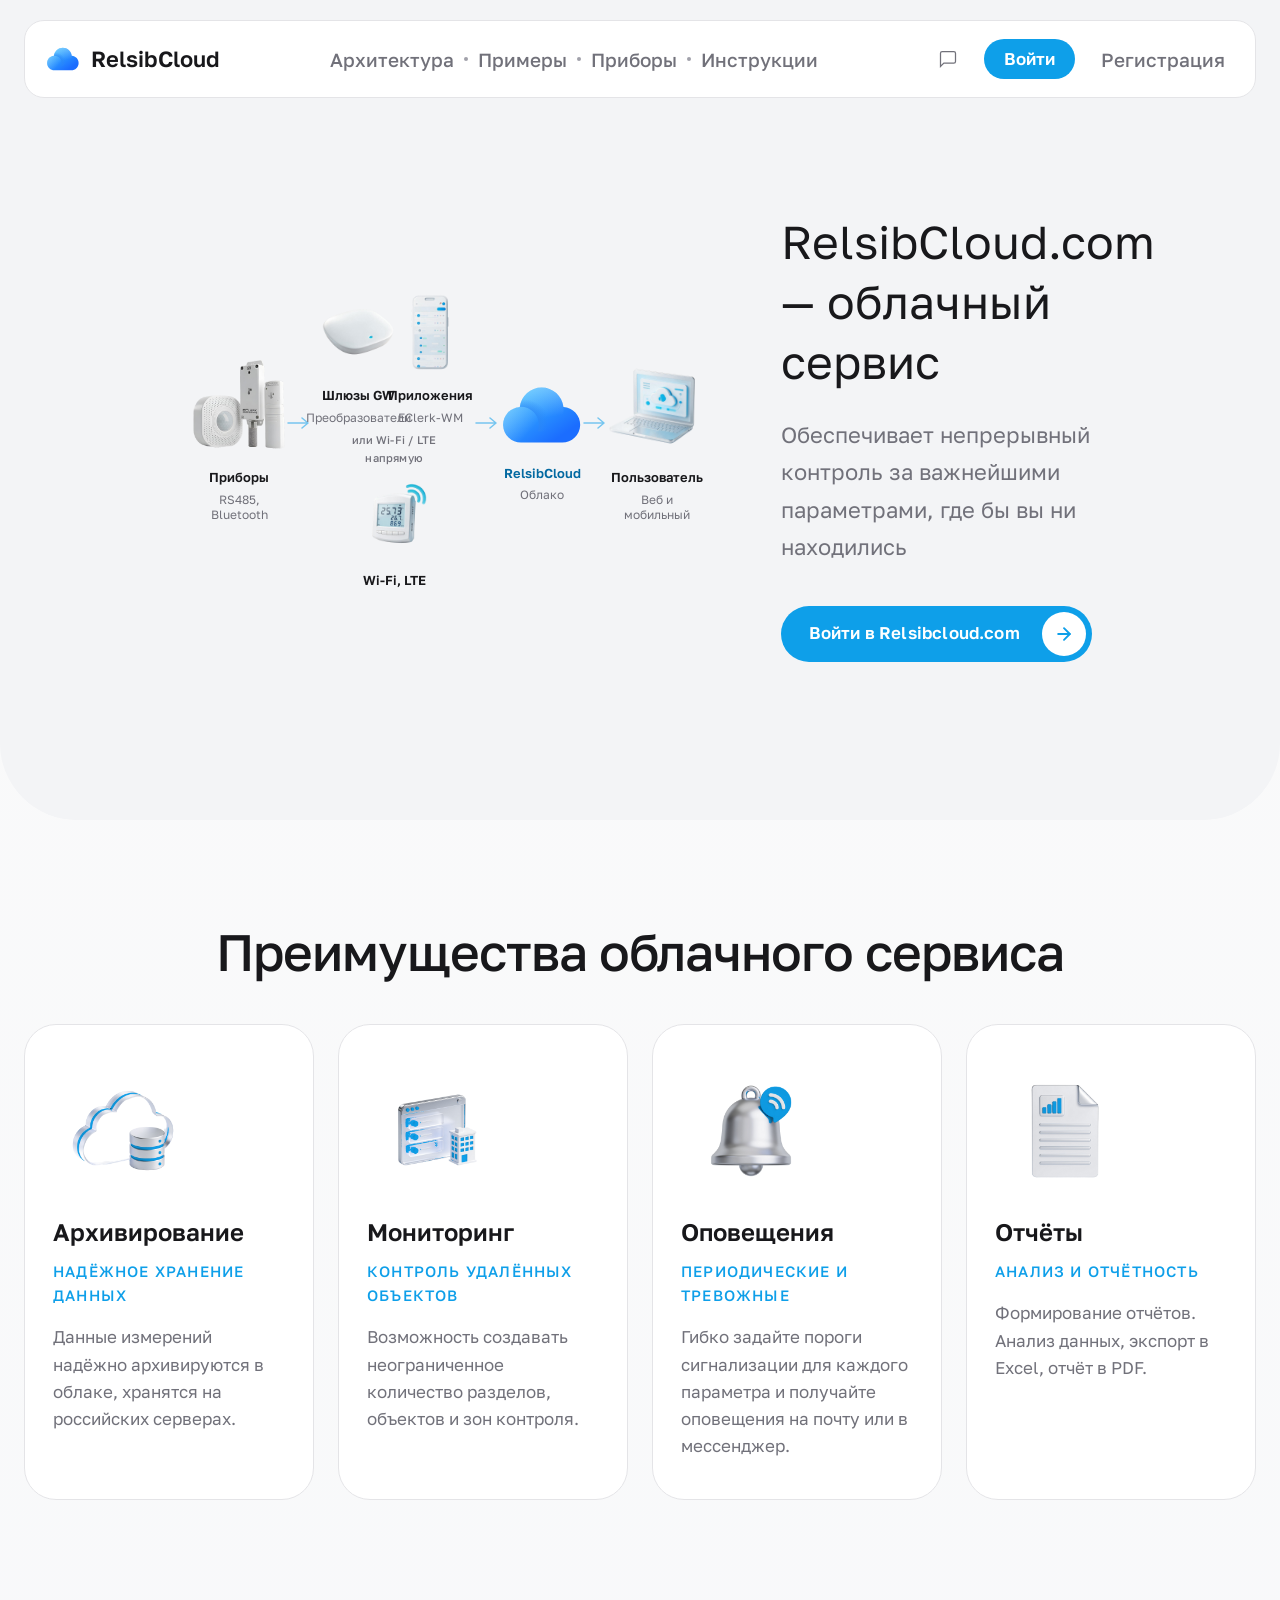
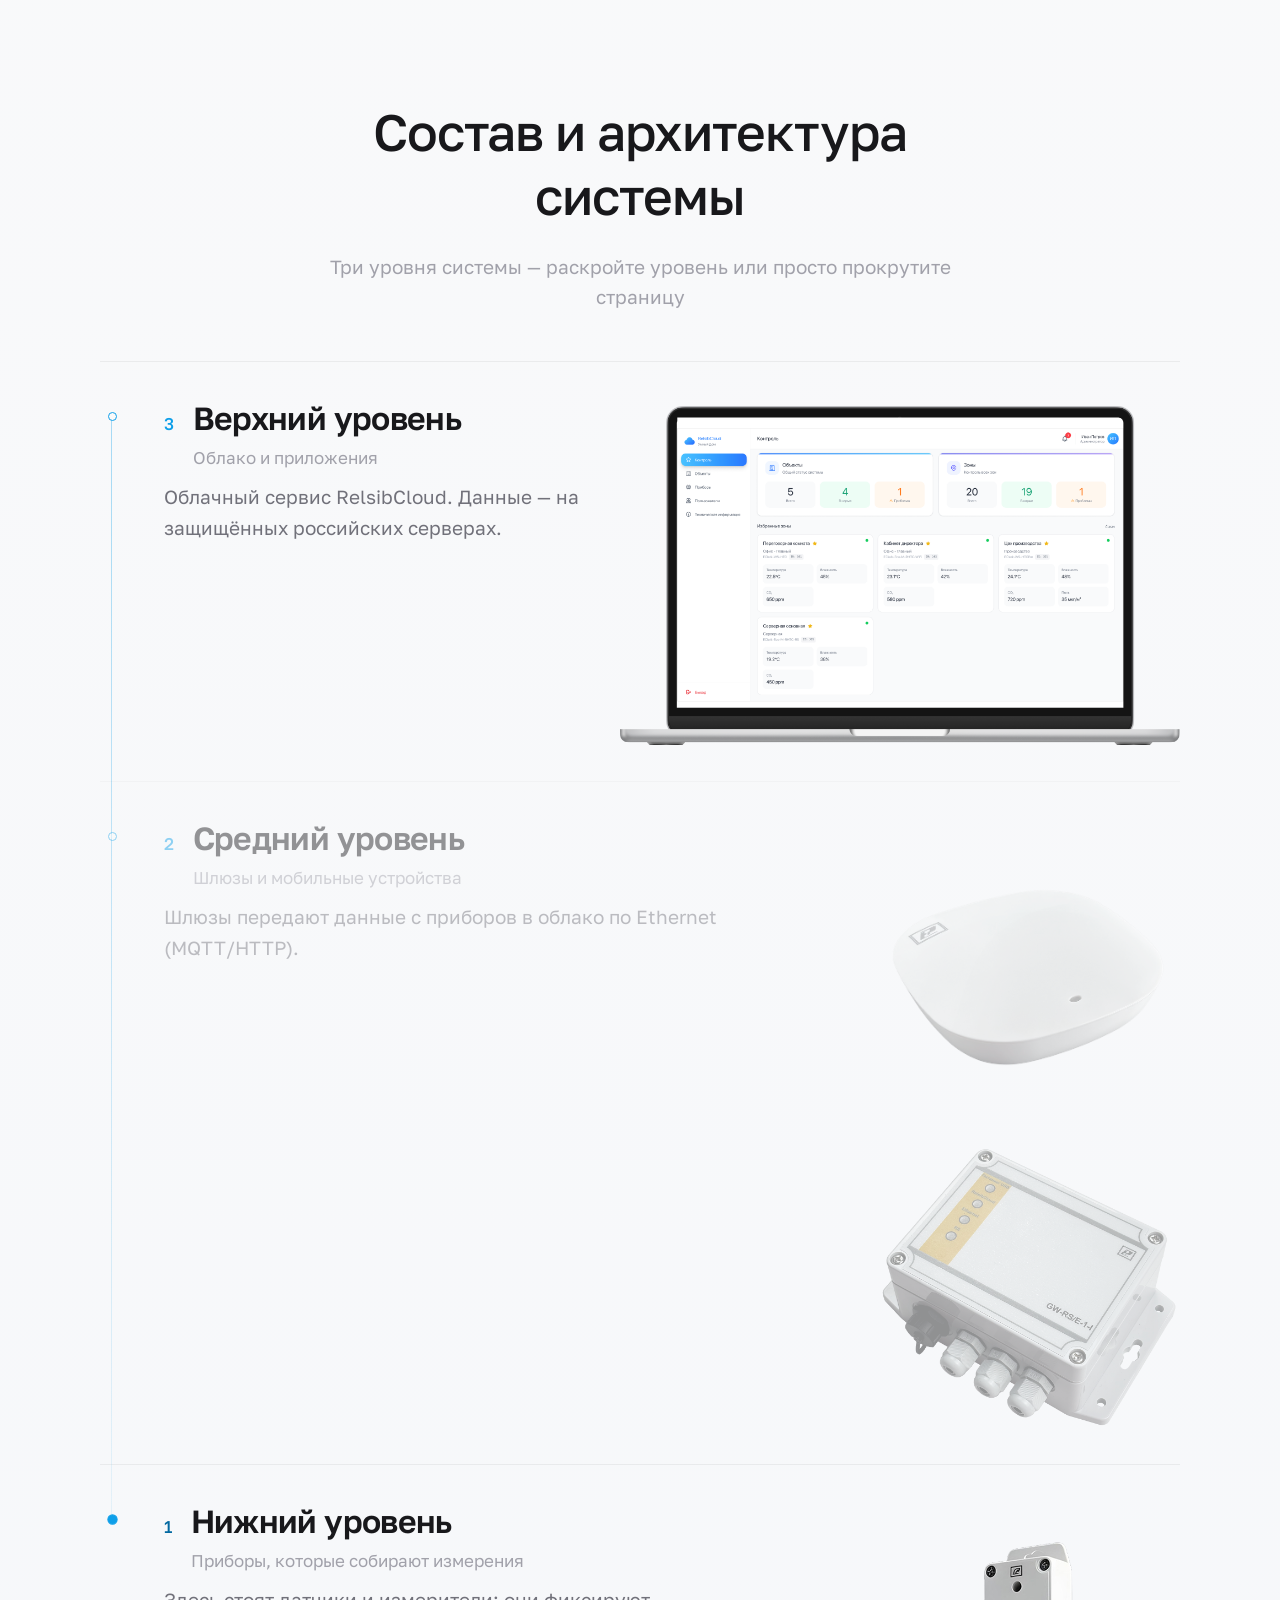
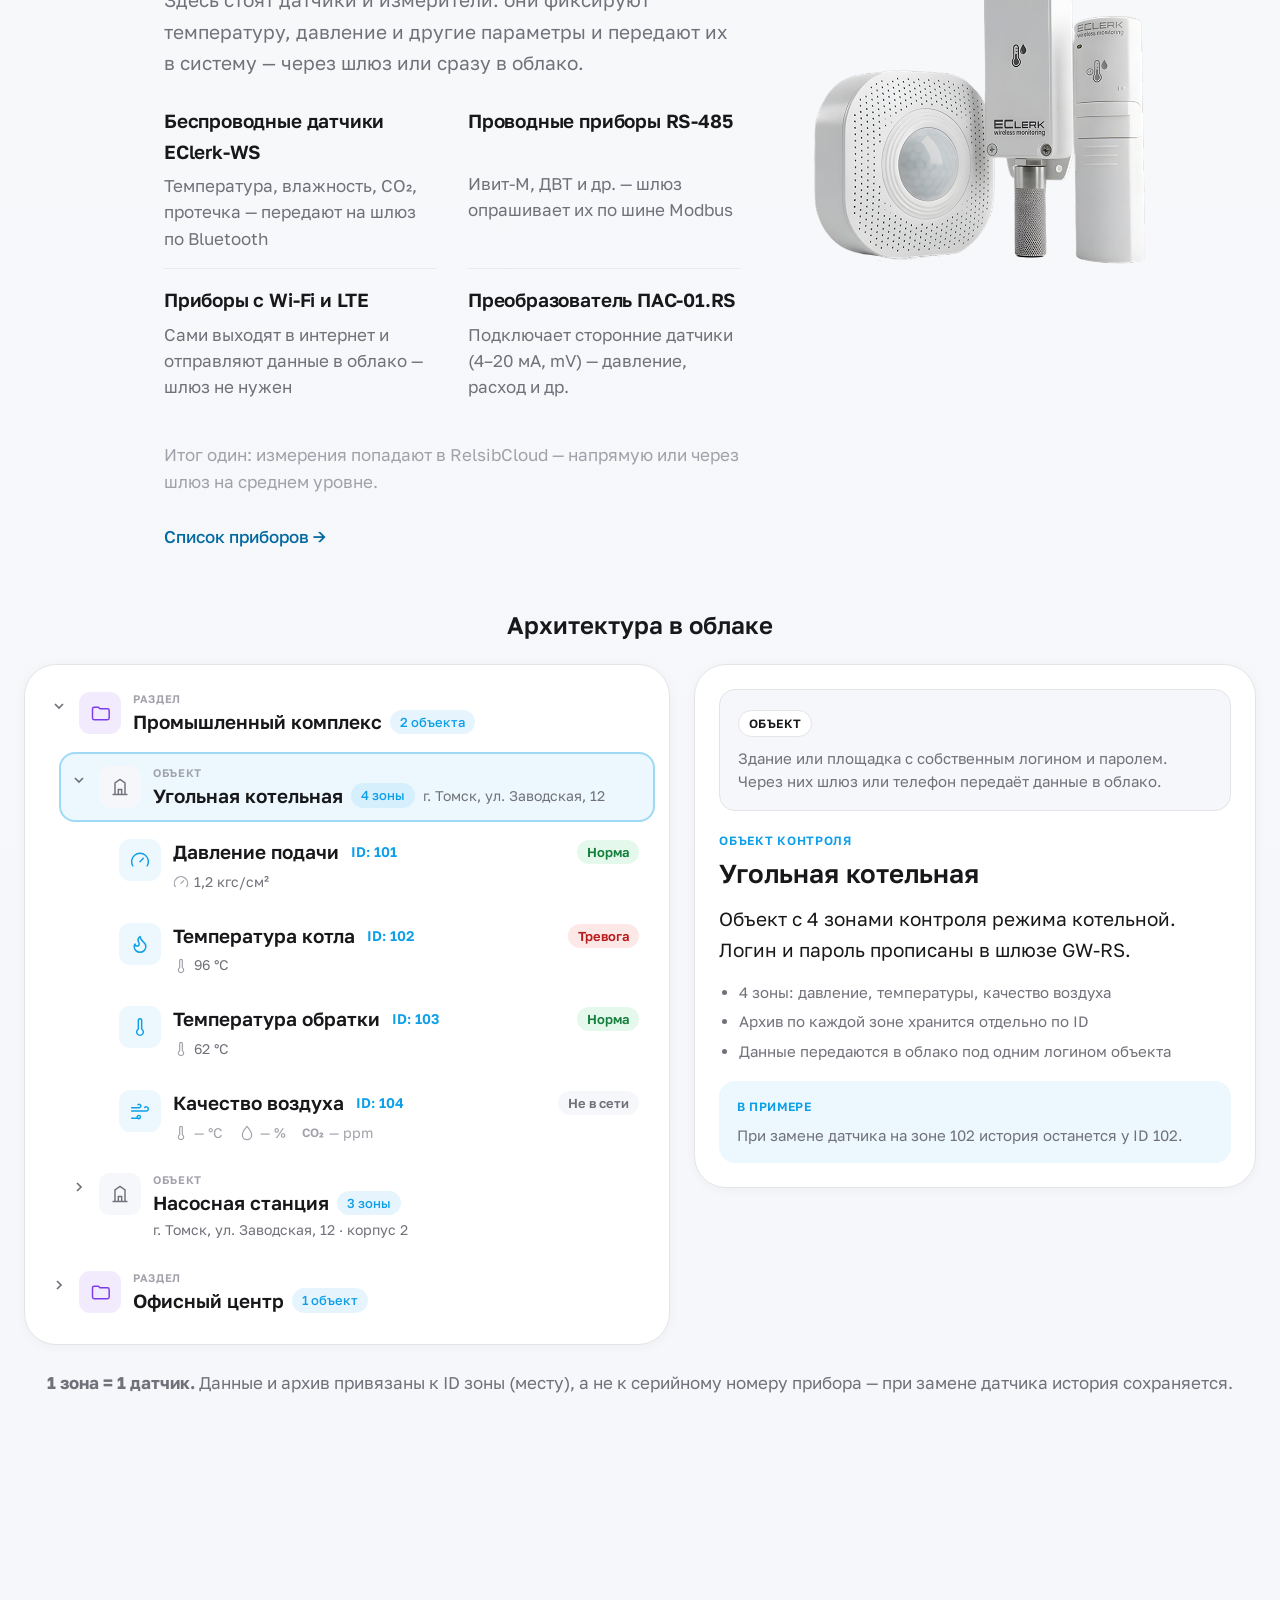
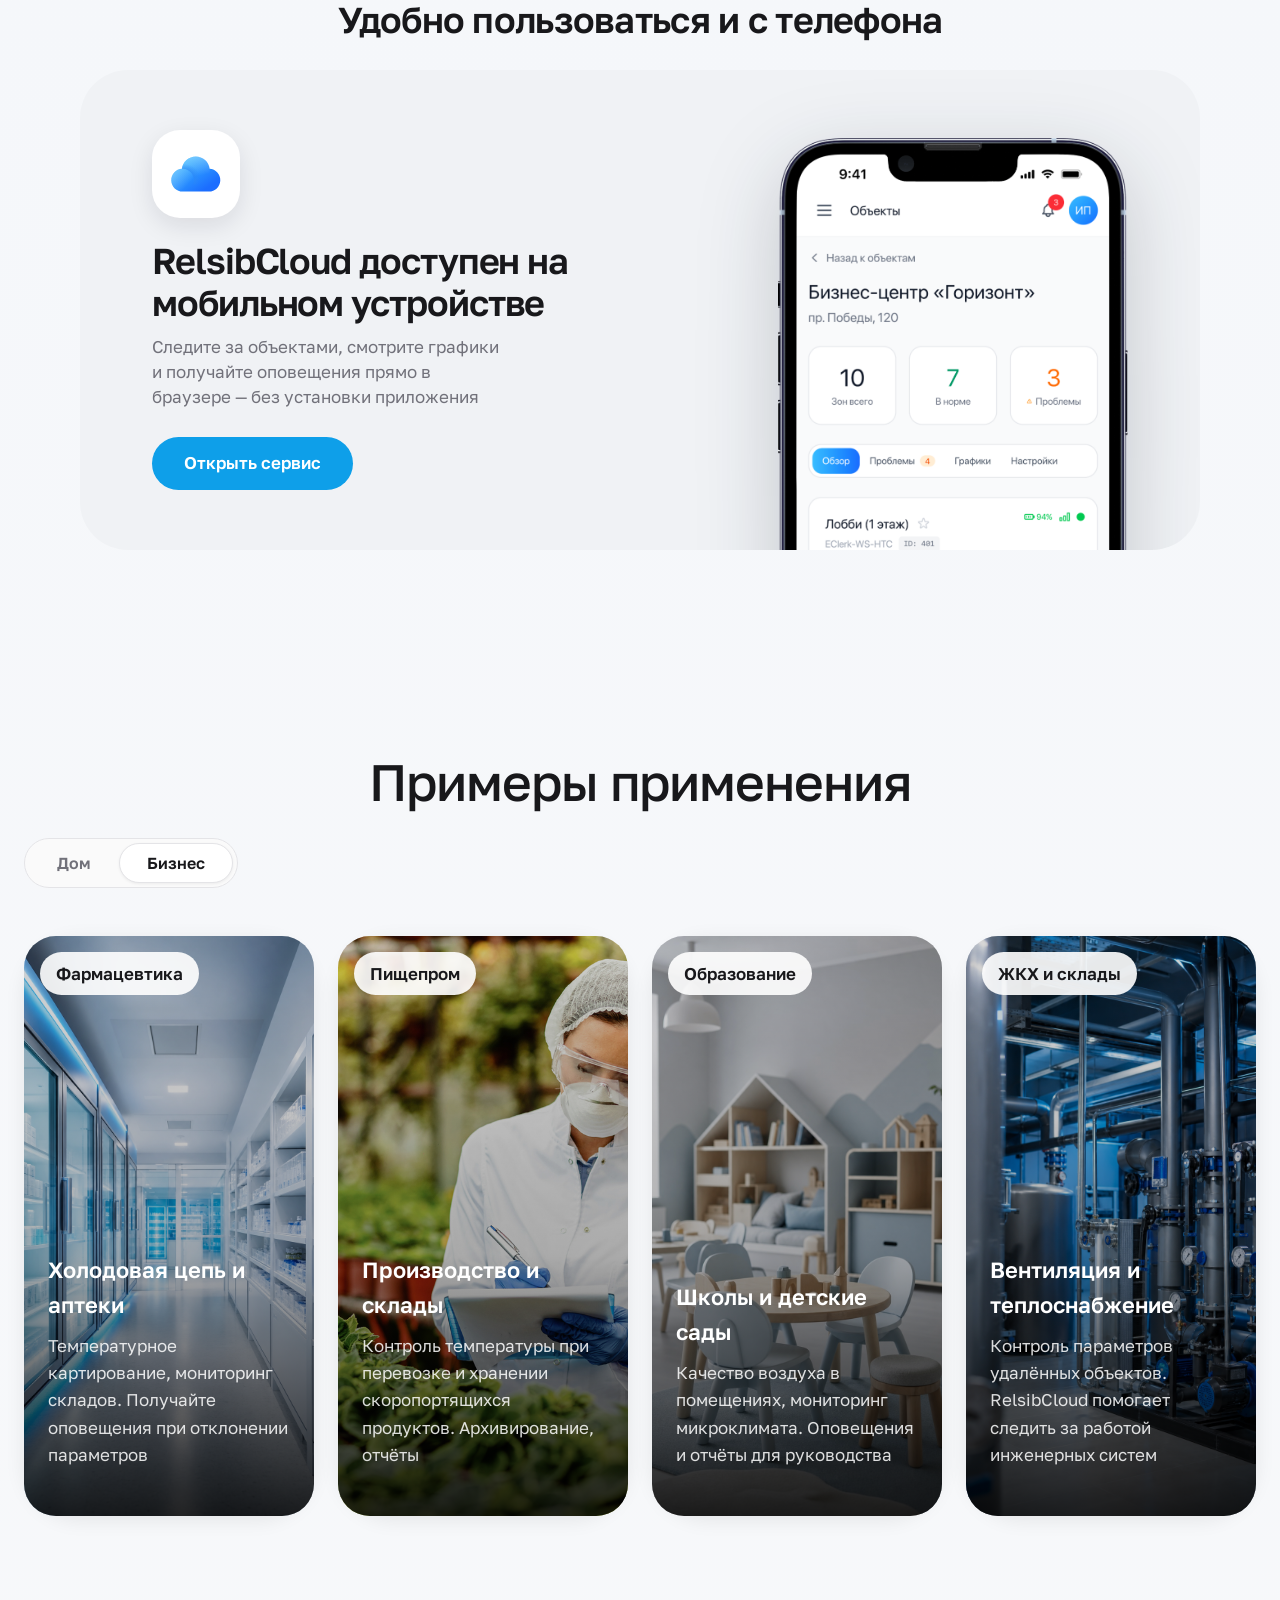
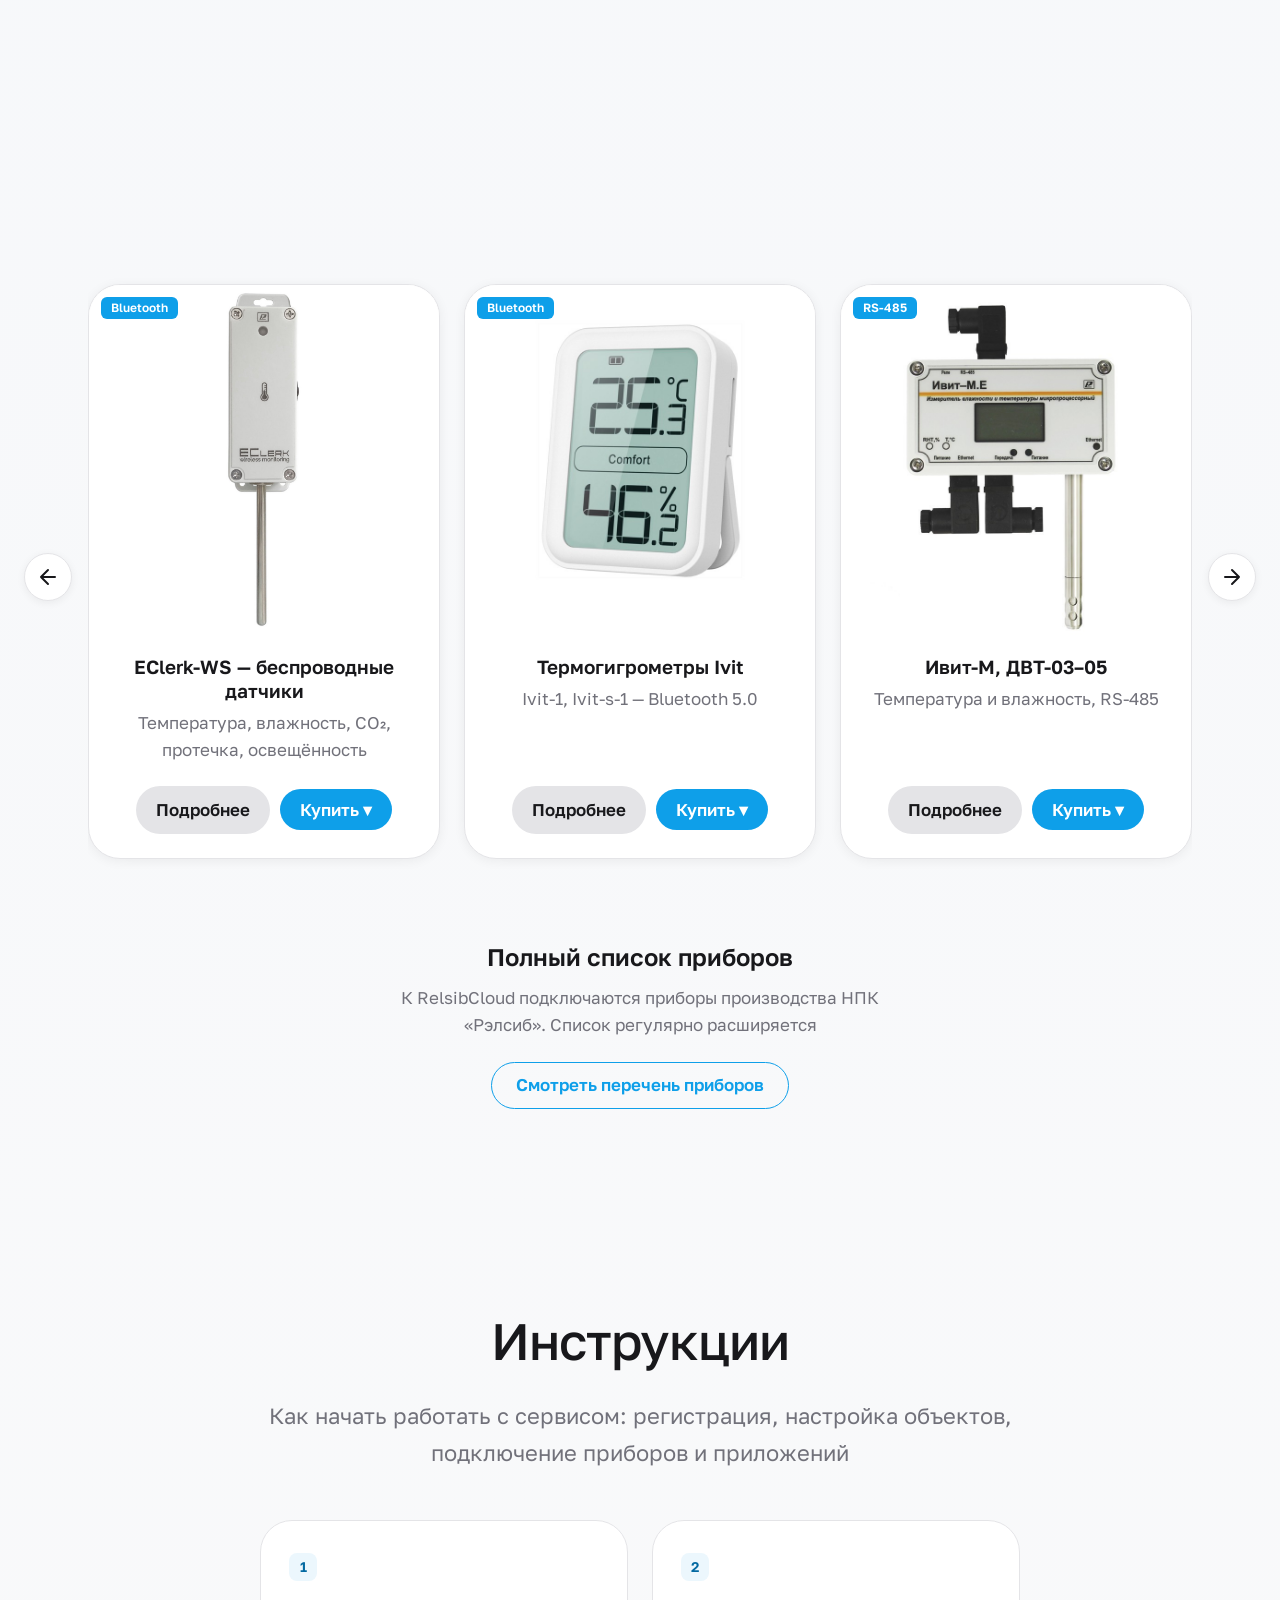
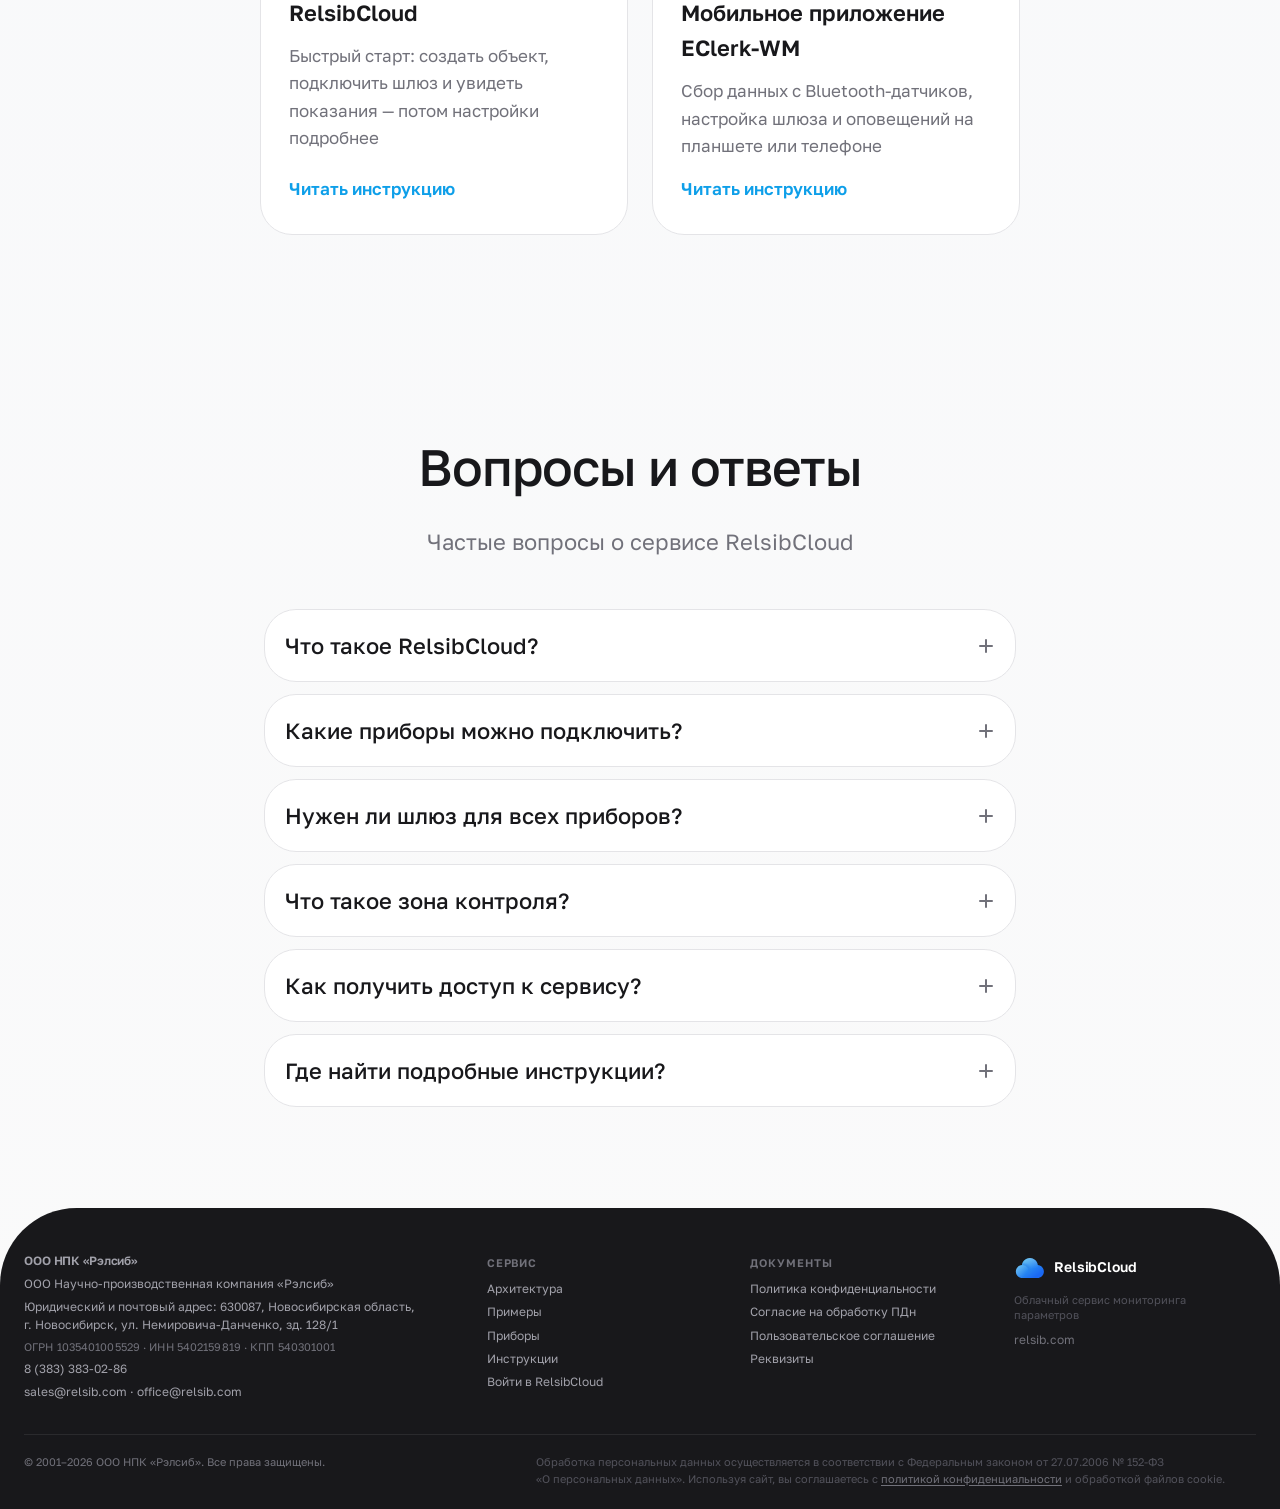
==== commit 4858d9ea: "Update authentication links across multiple HTML files to point to the new login and registration UR" ====
--- a/index.html
+++ b/index.html
@@ -42,8 +42,8 @@
         <a href="https://relsibcloud.com" class="header__icon" title="В чат с поддержкой" aria-label="Чат">
           <svg width="20" height="20" viewBox="0 0 24 24" fill="none" stroke="currentColor" stroke-width="1.5"><path d="M21 15a2 2 0 0 1-2 2H7l-4 4V5a2 2 0 0 1 2-2h14a2 2 0 0 1 2 2z"/></svg>
         </a>
-        <a href="https://relsibcloud.com" class="btn btn--primary header__auth-btn">Войти</a>
-        <a href="https://relsibcloud.com" class="header__nav-item header__auth-link">Регистрация</a>
+        <a href="https://app2.relsibcloud.com/login/" class="btn btn--primary header__auth-btn">Войти</a>
+        <a href="https://app2.relsibcloud.com/join/" class="header__nav-item header__auth-link">Регистрация</a>
         <button type="button" class="header__burger" aria-label="Открыть меню" aria-expanded="false">
           <span class="header__burger-line"></span>
           <span class="header__burger-line"></span>
@@ -63,8 +63,8 @@
         <a href="index.html#instructions" class="header__menu-link">Инструкции</a>
       </nav>
       <div class="header__menu-right">
-        <a href="https://relsibcloud.com" class="btn btn--primary">Войти</a>
-        <a href="https://relsibcloud.com" class="header__menu-link">Регистрация</a>
+        <a href="https://app2.relsibcloud.com/login/" class="btn btn--primary">Войти</a>
+        <a href="https://app2.relsibcloud.com/join/" class="header__menu-link">Регистрация</a>
       </div>
     </div>
   </header>
@@ -125,7 +125,7 @@
       <div class="hero__content">
         <h1 class="hero__title">RelsibCloud.com — облачный сервис</h1>
         <p class="hero__subtitle">Обеспечивает непрерывный контроль за важнейшими параметрами, где бы вы ни находились</p>
-        <a href="https://relsibcloud.com" class="btn btn--hero btn--pill-icon">
+        <a href="https://app2.relsibcloud.com/login/" class="btn btn--hero btn--pill-icon">
           <span class="btn__pill-text">Войти в Relsibcloud.com</span>
           <span class="btn__pill-icon" aria-hidden="true">
             <svg width="20" height="20" viewBox="0 0 24 24" fill="none" stroke="currentColor" stroke-width="2.25" stroke-linecap="round" stroke-linejoin="round"><path d="M5 12h14"/><path d="M12 5l7 7-7 7"/></svg>
@@ -214,7 +214,7 @@
                     </li>
                   </ul>
                   <div class="system-stack__links">
-                    <a href="https://app-uni.relsibcloud.com" class="system-stack__link" target="_blank" rel="noopener">Открыть веб‑приложение →</a>
+                    <a href="https://app2.relsibcloud.com/login/" class="system-stack__link" target="_blank" rel="noopener">Открыть веб‑приложение →</a>
                     <a href="#cloud-tree" class="system-stack__link">Иерархия в облаке →</a>
                   </div>
                 </div>
@@ -916,7 +916,7 @@
             </div>
             <h3 class="mobile-web__title" id="mobile-web-title">RelsibCloud доступен на мобильном устройстве</h3>
             <p class="mobile-web__text">Следите за объектами, смотрите графики и получайте оповещения прямо в браузере — без установки приложения</p>
-            <a href="https://app-uni.relsibcloud.com" class="btn btn--primary btn--large" target="_blank" rel="noopener">Открыть сервис</a>
+            <a href="https://app2.relsibcloud.com/login/" class="btn btn--primary btn--large" target="_blank" rel="noopener">Открыть сервис</a>
           </div>
           <div class="mobile-web__phone">
             <img src="Images/Mockups/iphone-mobile-web.png" alt="Интерфейс RelsibCloud на смартфоне" width="320" height="650" loading="lazy">
@@ -1330,7 +1330,7 @@
           <a href="#use-cases">Примеры</a>
           <a href="devices.html">Приборы</a>
           <a href="#instructions">Инструкции</a>
-          <a href="https://relsibcloud.com" target="_blank" rel="noopener">Войти в RelsibCloud</a>
+          <a href="https://app2.relsibcloud.com/login/" target="_blank" rel="noopener">Войти в RelsibCloud</a>
         </nav>
       </div>
 
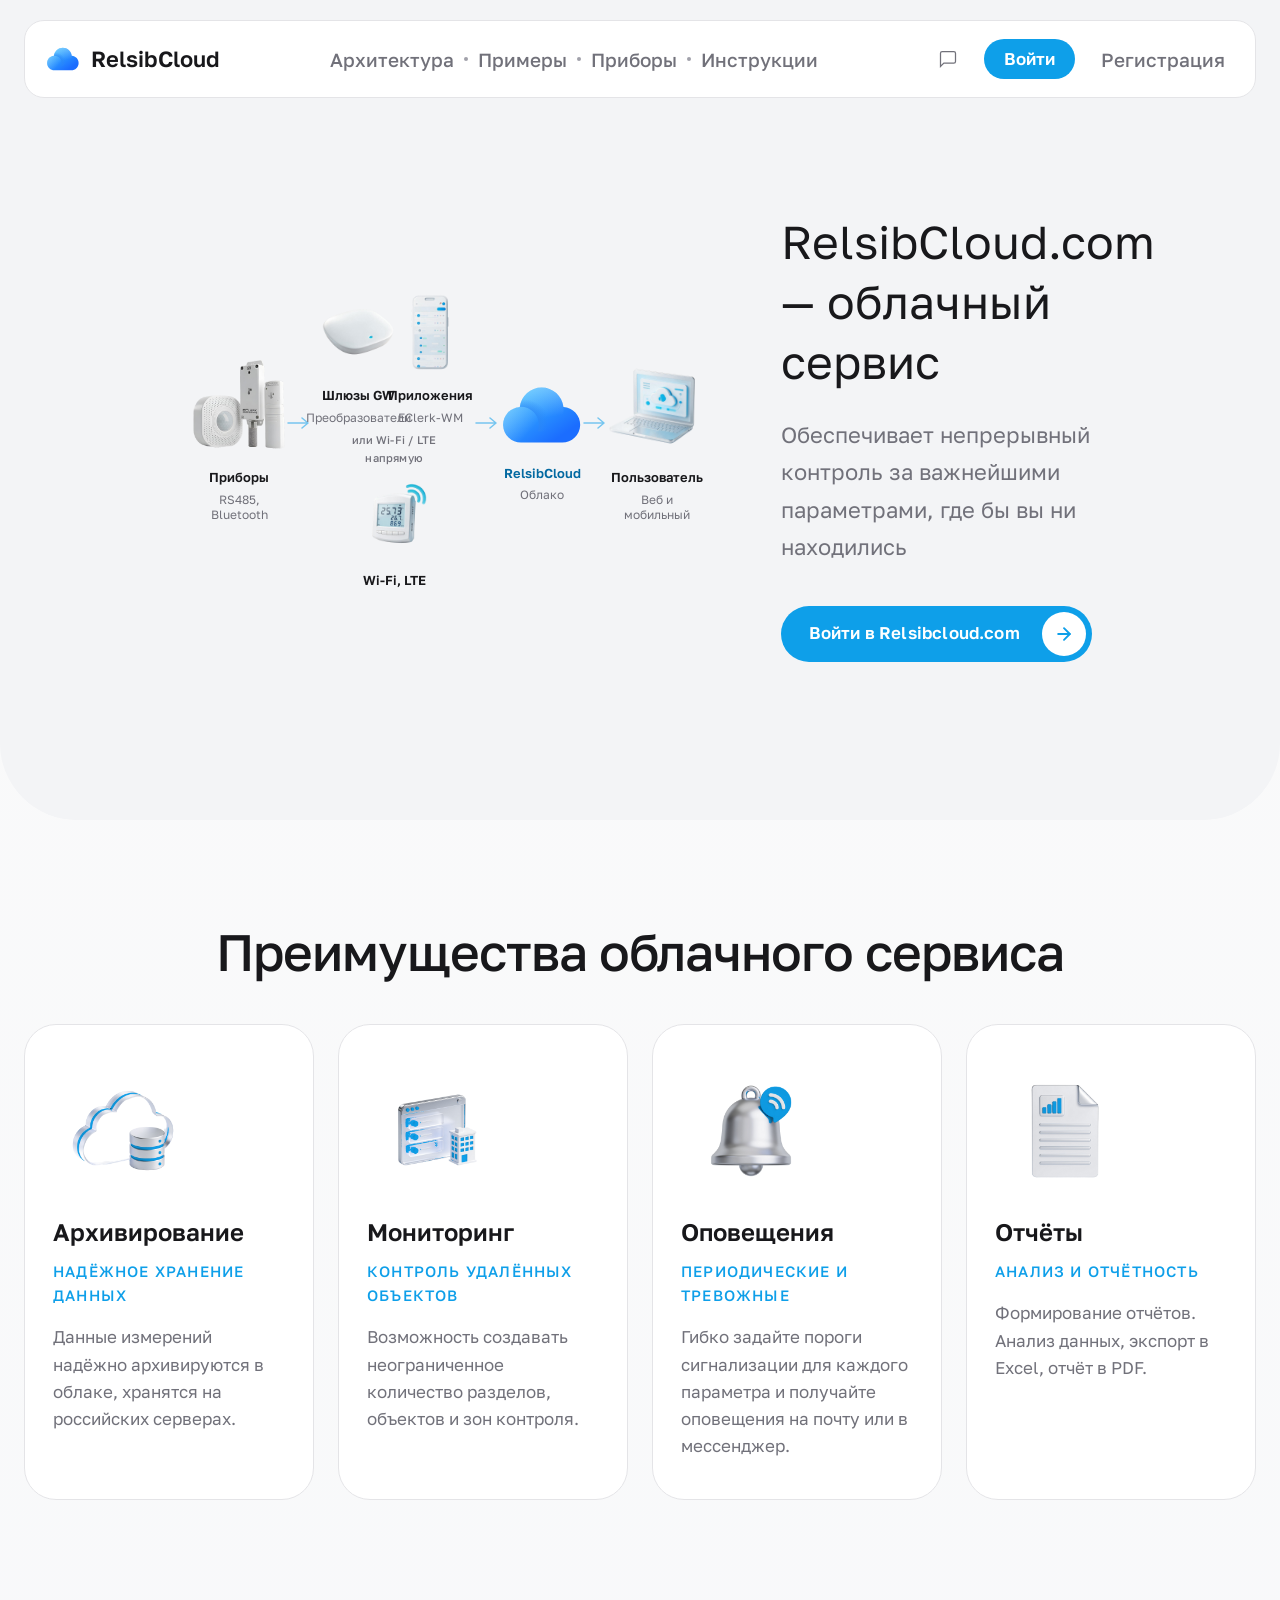
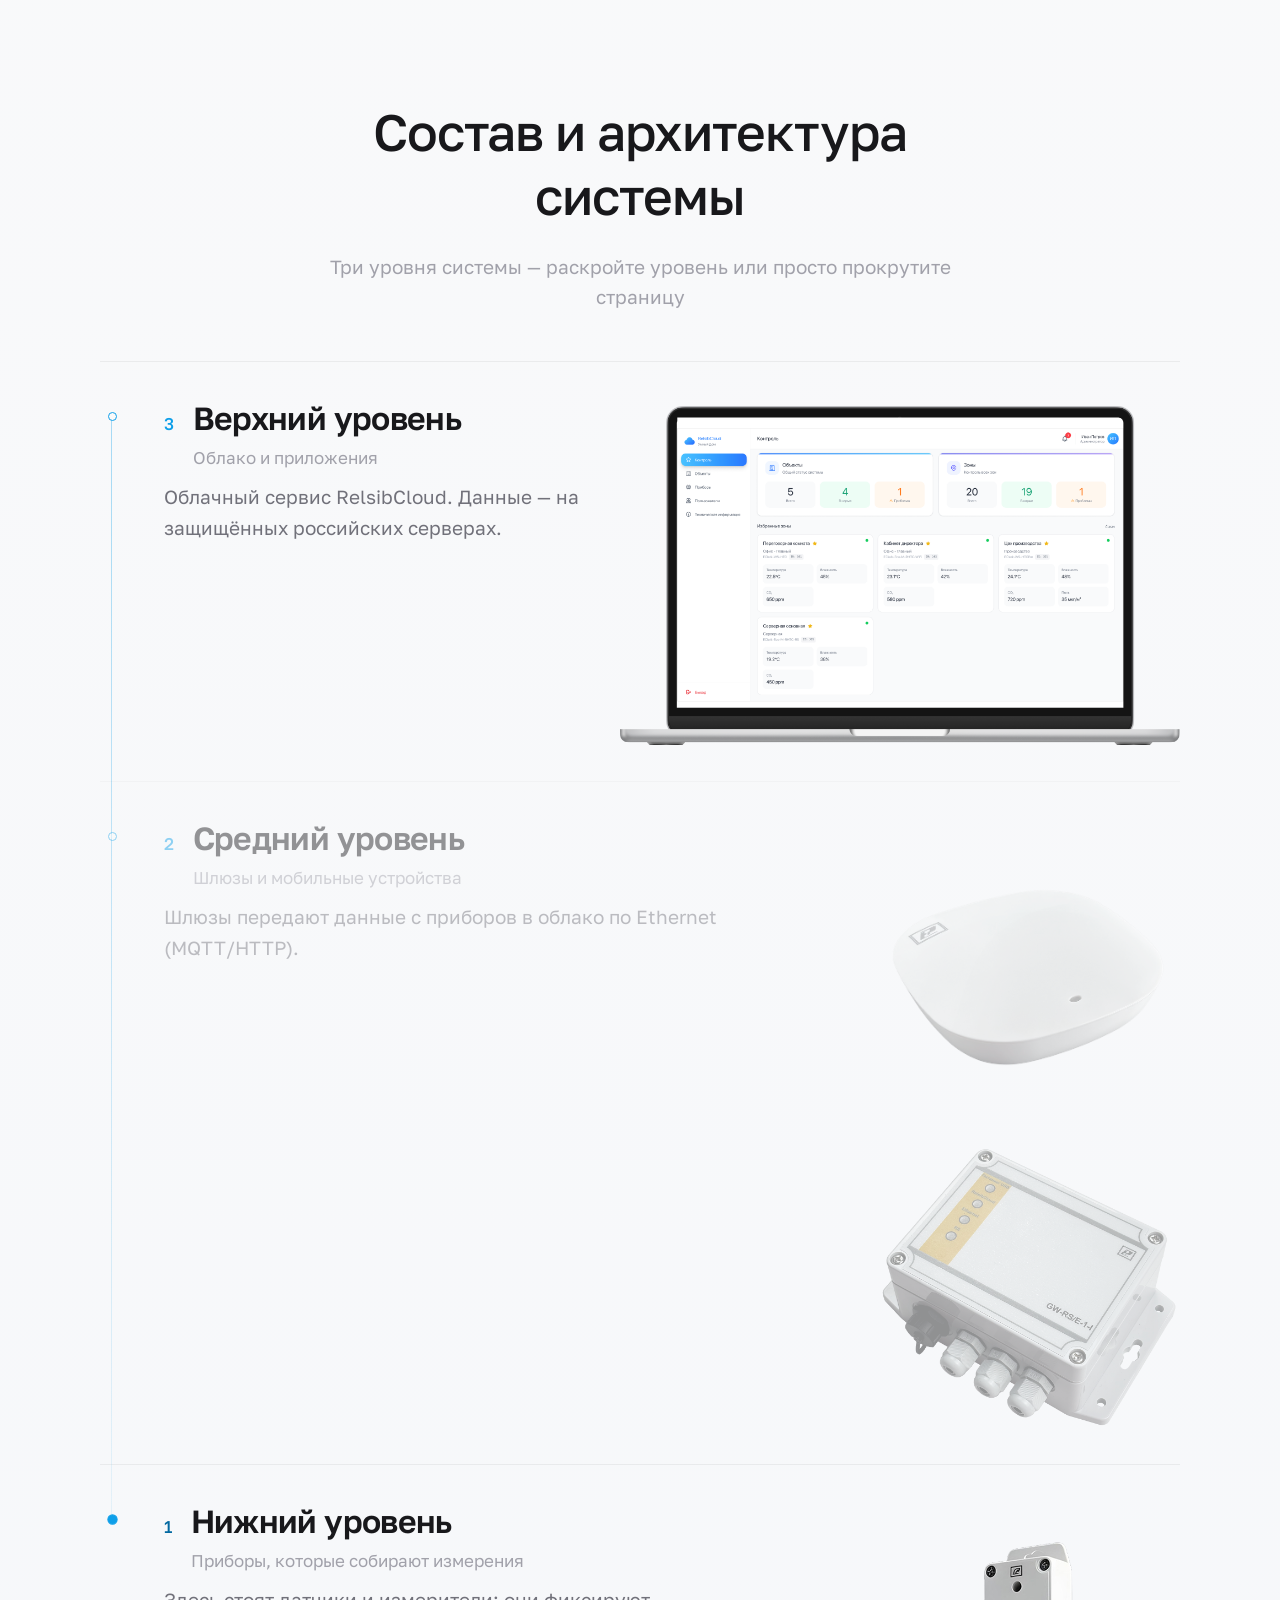
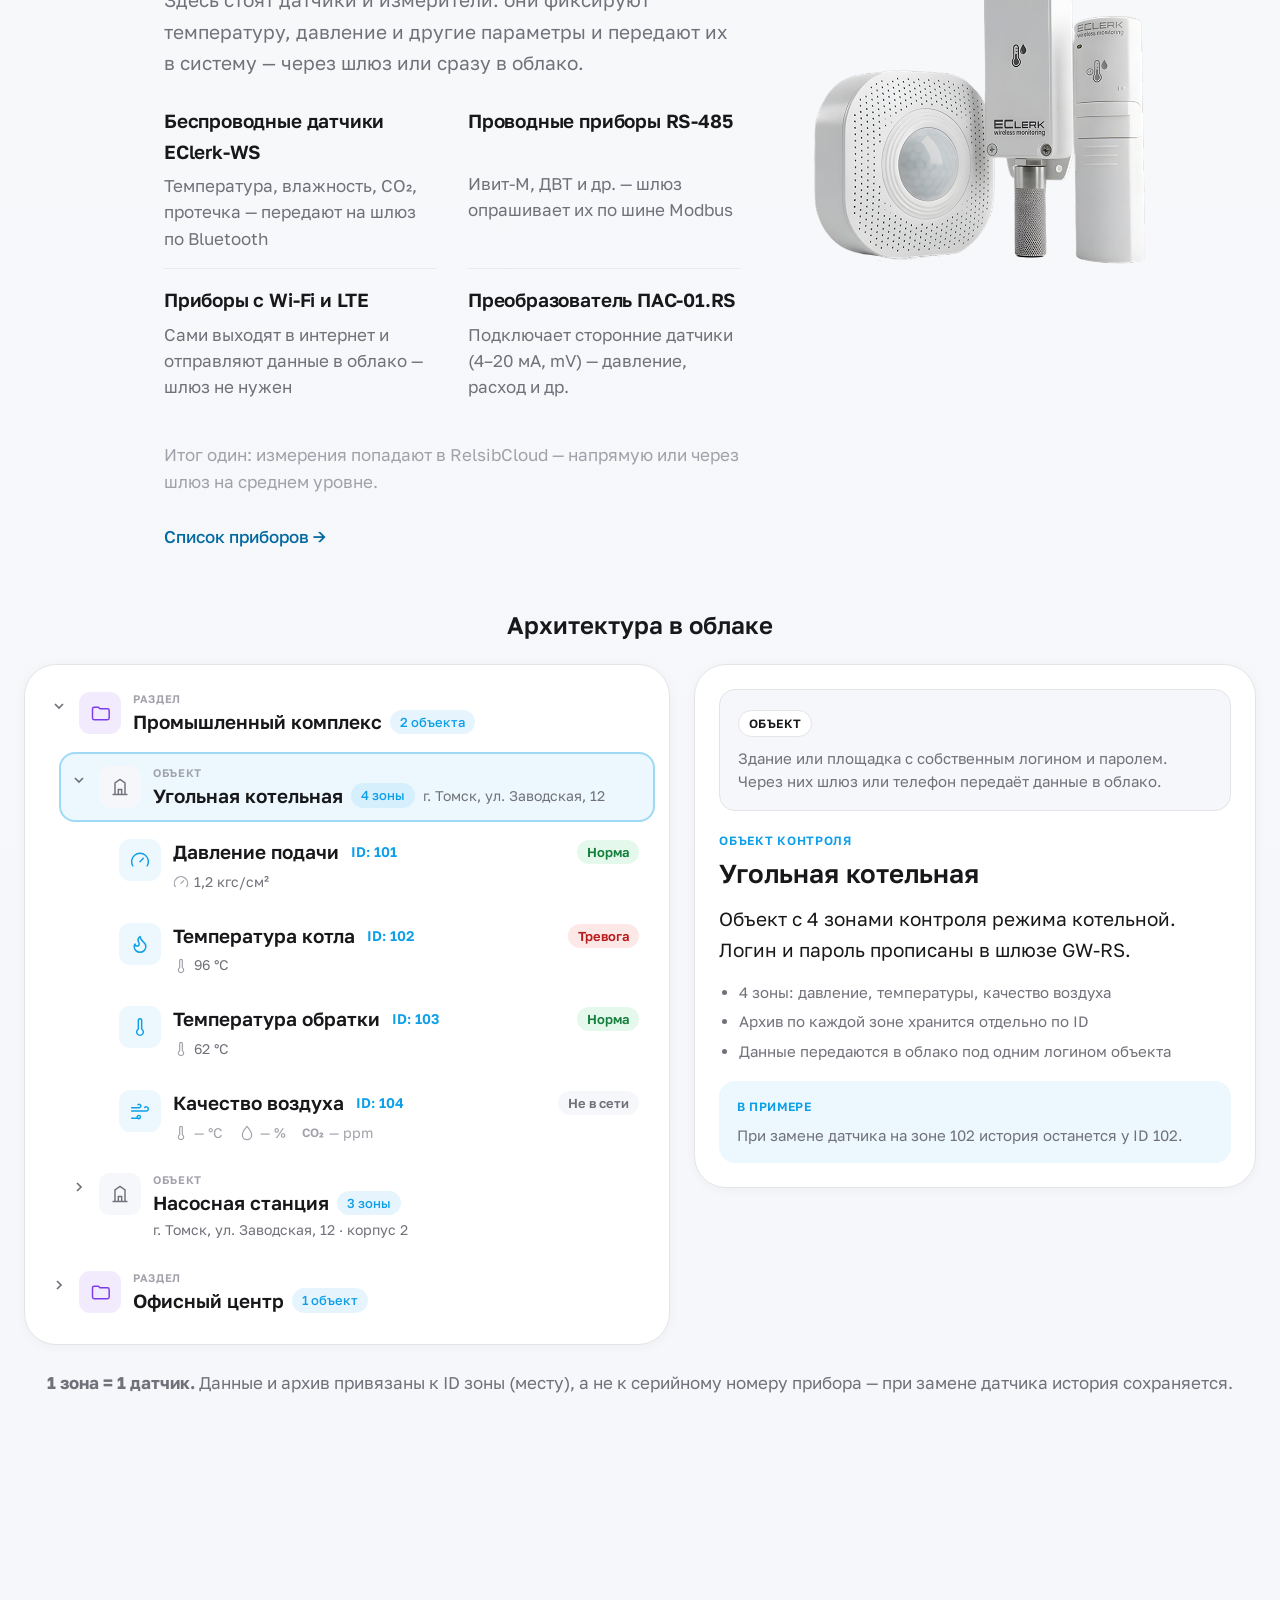
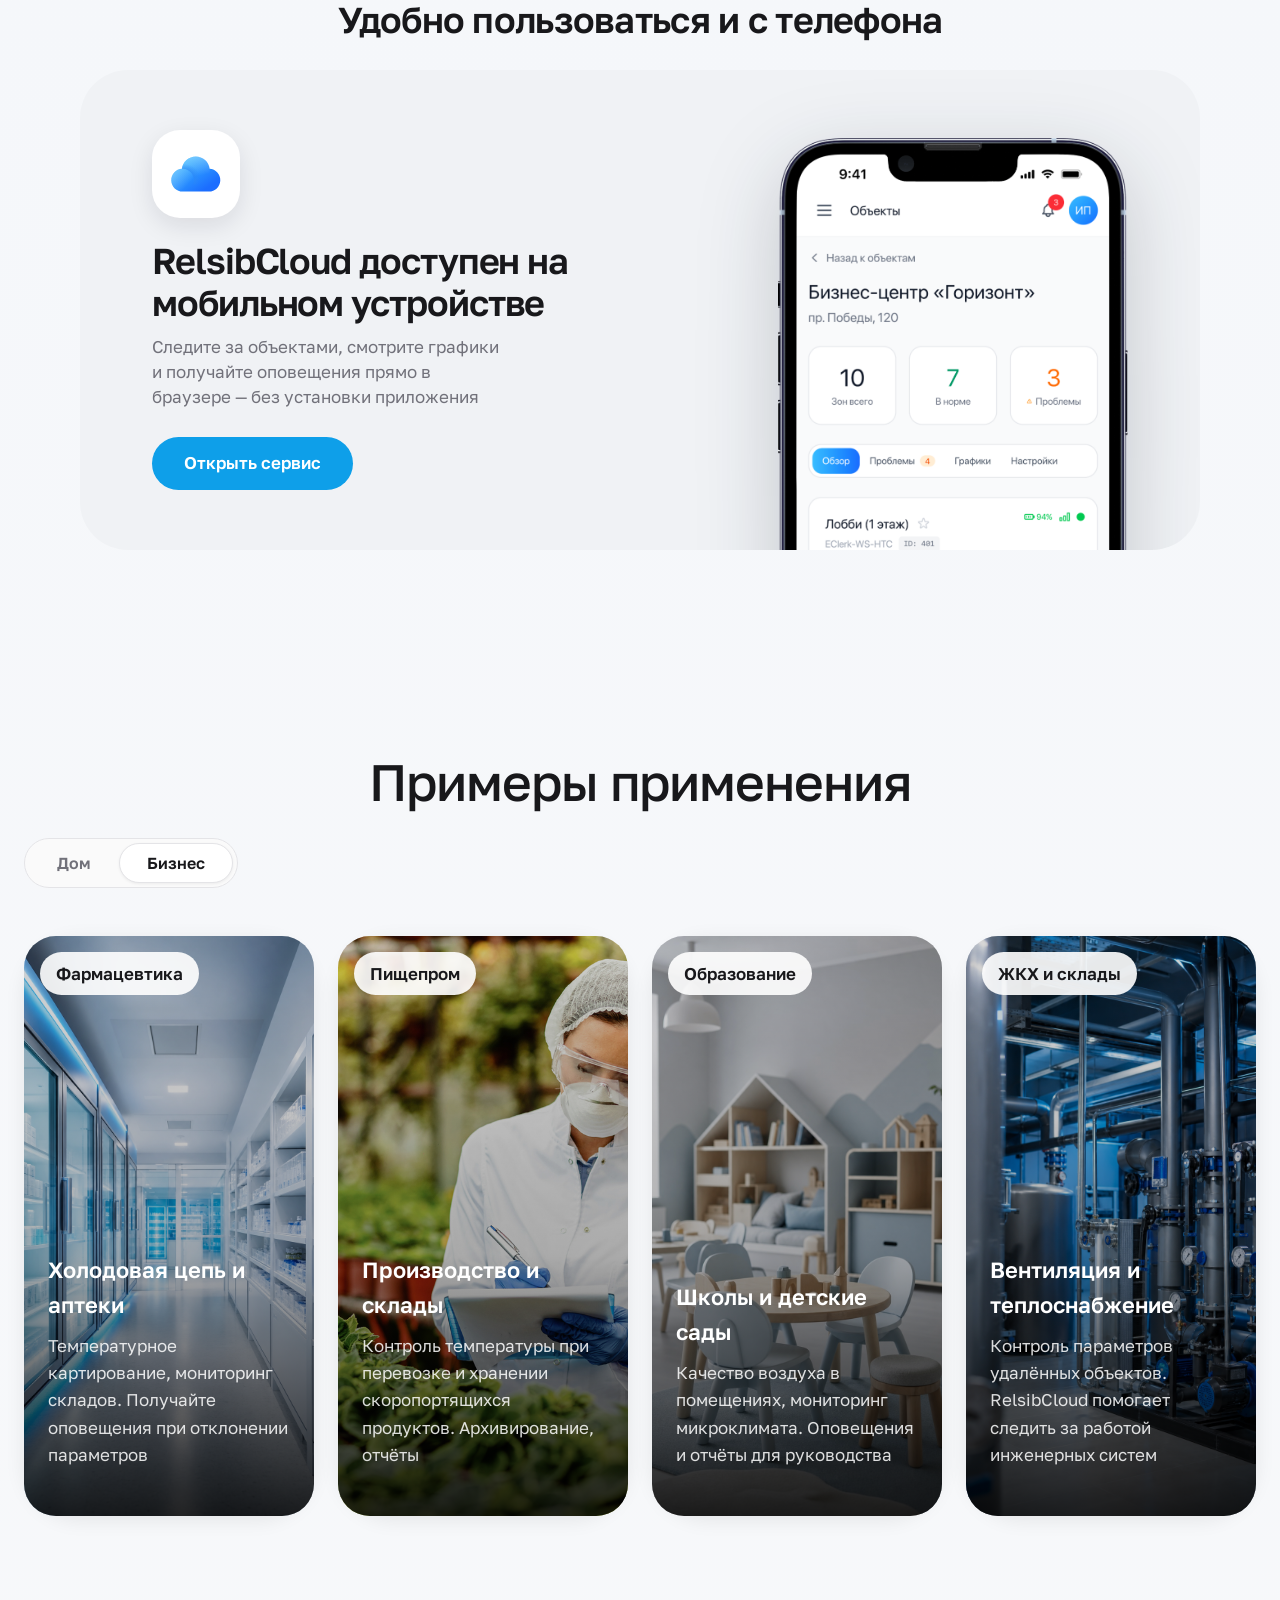
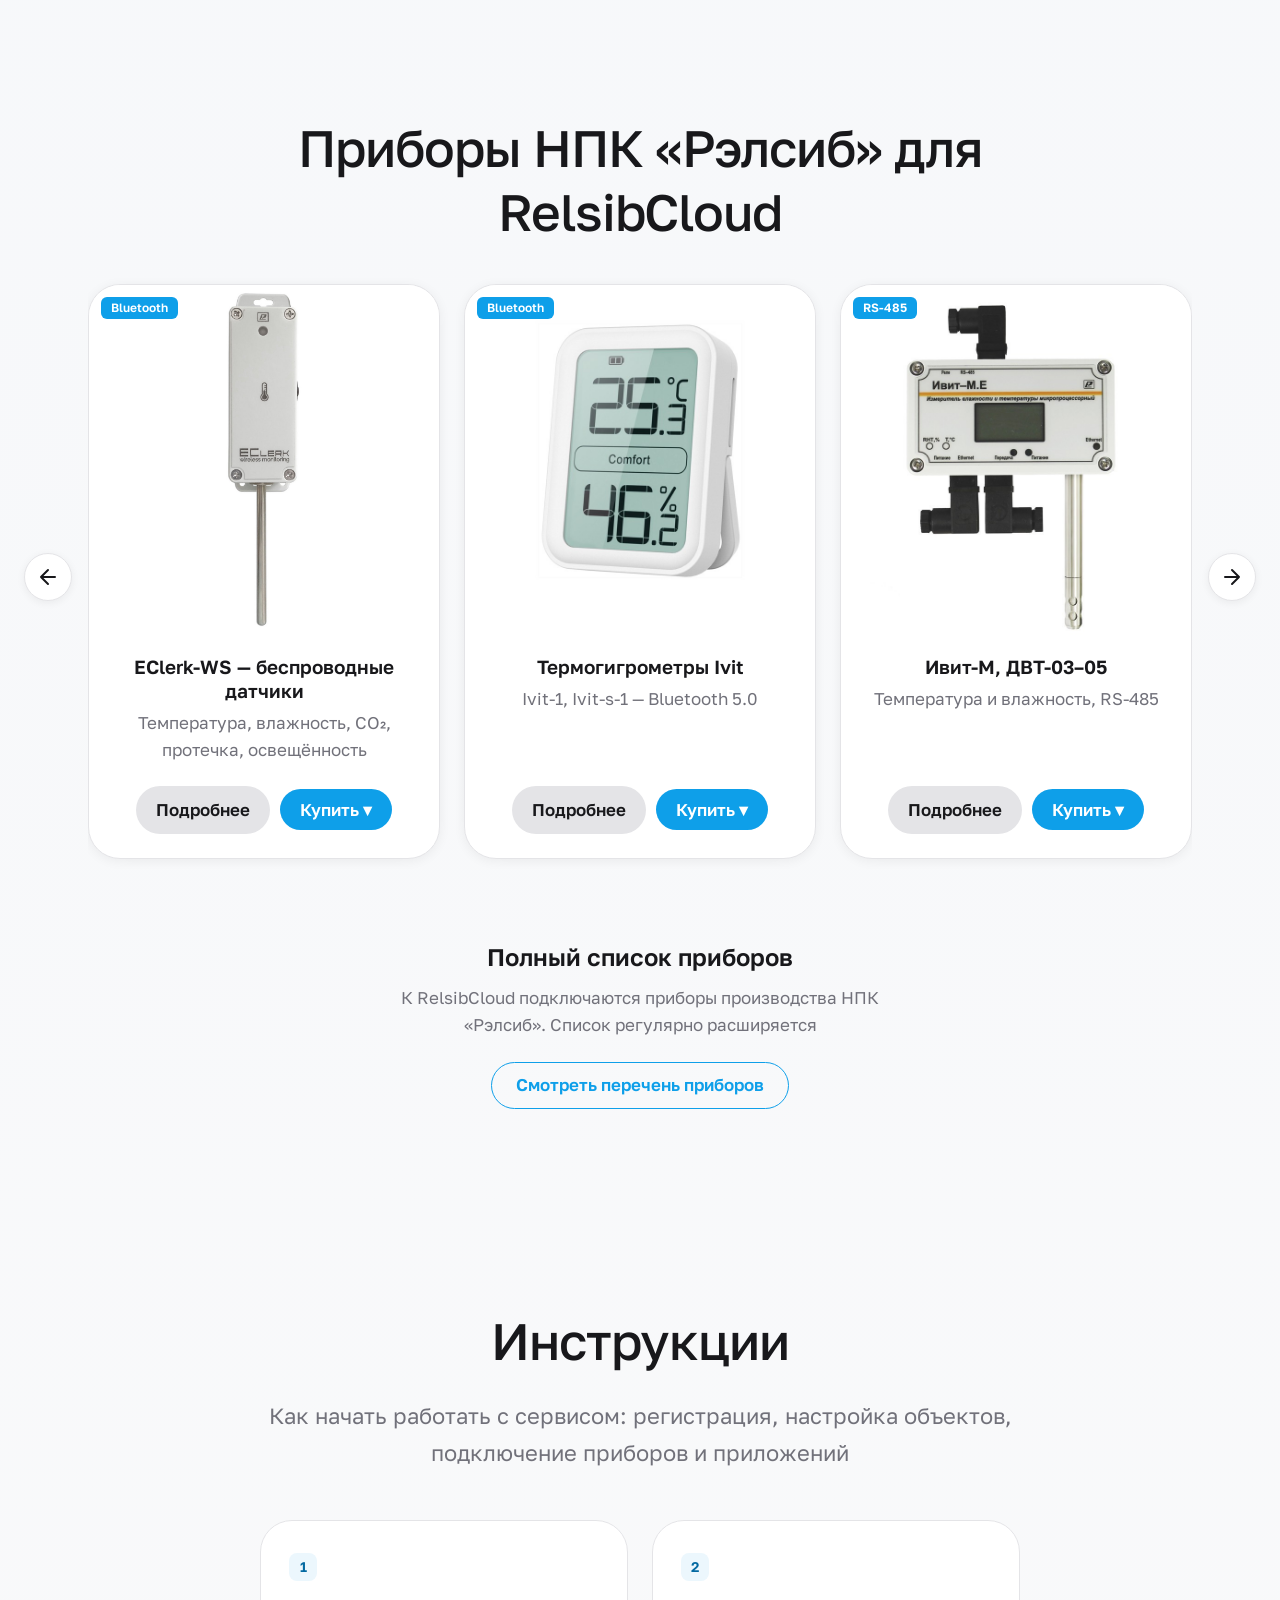
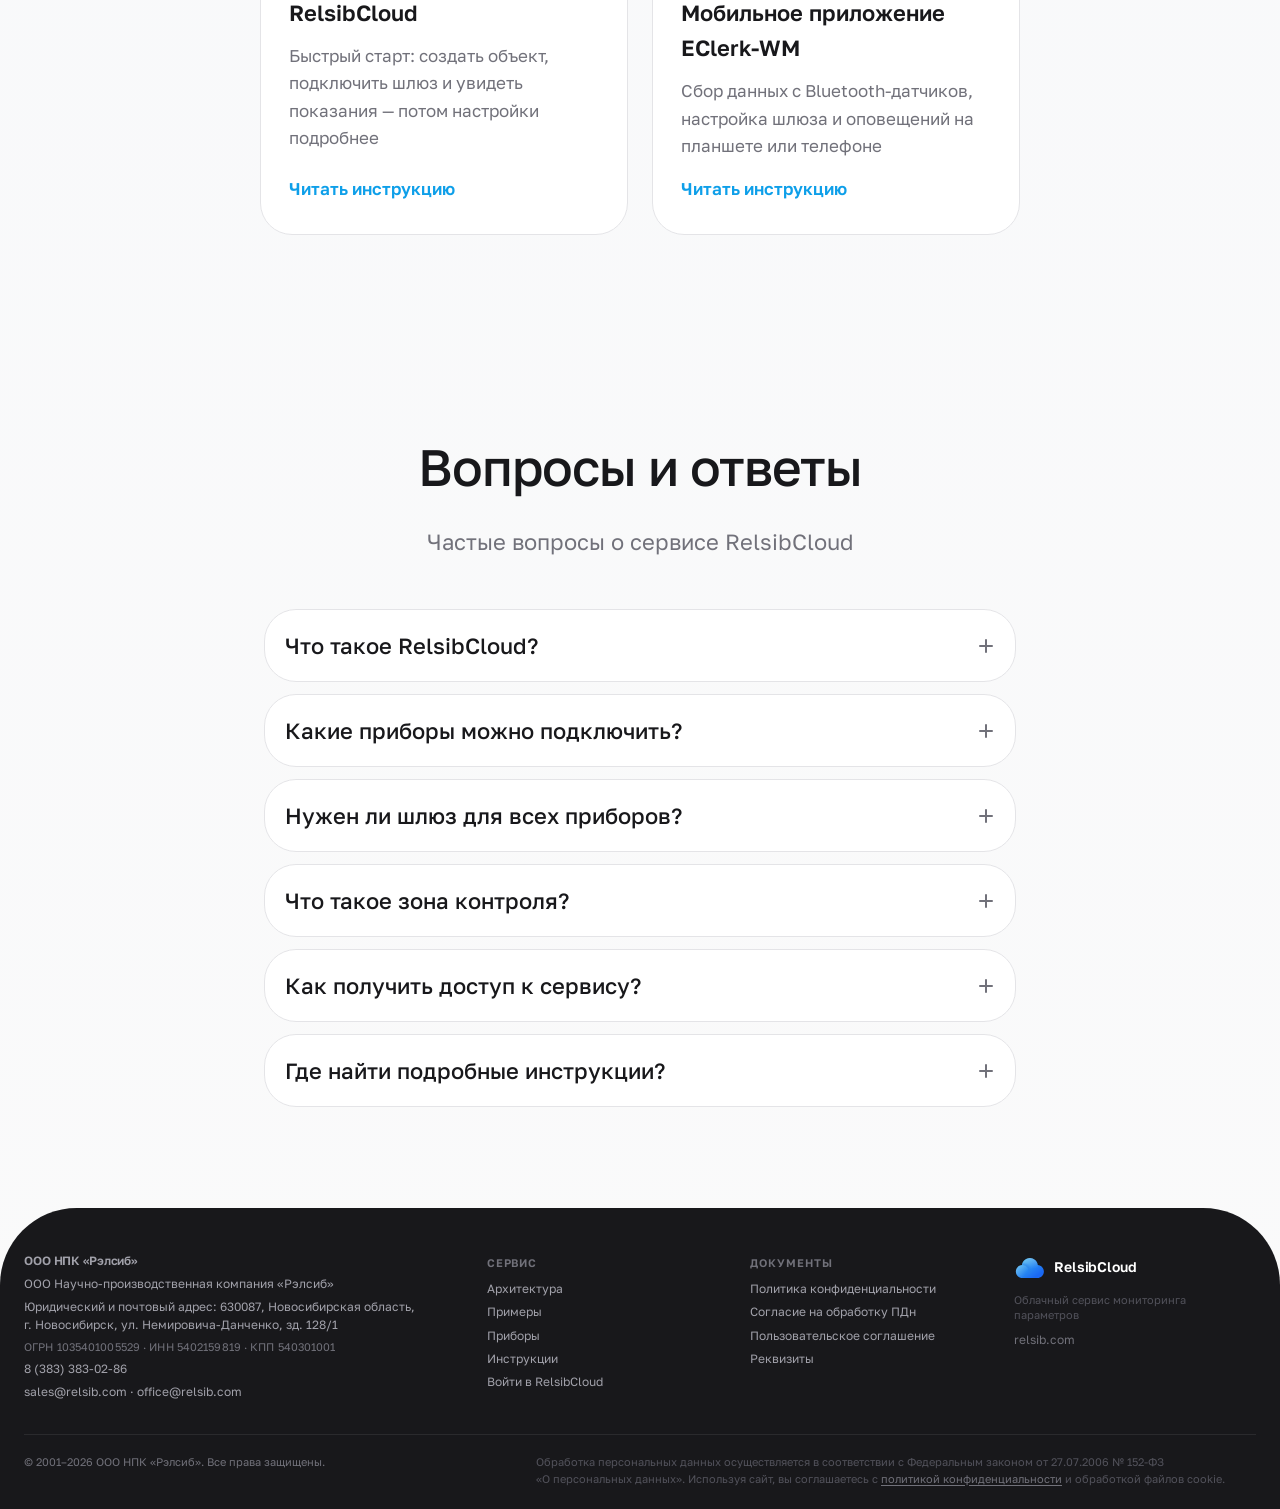
==== commit 03cc7cde: "bug fix" ====
--- a/index.html
+++ b/index.html
@@ -8,20 +8,24 @@
   <link rel="preconnect" href="https://fonts.googleapis.com">
   <link rel="preconnect" href="https://fonts.gstatic.com" crossorigin>
   <link href="https://fonts.googleapis.com/css2?family=Golos+Text:wght@400..900&display=swap" rel="stylesheet">
-  <link rel="stylesheet" href="styles.css?v=20260721ac">
+  <link rel="stylesheet" href="styles.css?v=20260807a">
+  <!-- Yandex.Metrika counter -->
+<script type="text/javascript">
+  (function(m,e,t,r,i,k,a){
+      m[i]=m[i]||function(){(m[i].a=m[i].a||[]).push(arguments)};
+      m[i].l=1*new Date();
+      for (var j = 0; j < document.scripts.length; j++) {if (document.scripts[j].src === r) { return; }}
+      k=e.createElement(t),a=e.getElementsByTagName(t)[0],k.async=1,k.src=r,a.parentNode.insertBefore(k,a)
+  })(window, document,'script','https://mc.yandex.ru/metrika/tag.js?id=111382488', 'ym');
+
+  ym(111382488, 'init', {ssr:true, webvisor:true, clickmap:true, ecommerce:"dataLayer", referrer: document.referrer, url: location.href, accurateTrackBounce:true, trackLinks:true});
+</script>
+<noscript><div><img src="https://mc.yandex.ru/watch/111382488" style="position:absolute; left:-9999px;" alt="" /></div></noscript>
+<!-- /Yandex.Metrika counter -->
 </head>
 <body>
   <div class="loader" id="loader" aria-hidden="true">
-    <div class="loader__grid"></div>
-    <div class="loader__box" aria-label="Загрузка">
-      <div class="loader__square"></div>
-      <div class="loader__square"></div>
-      <div class="loader__square"></div>
-      <div class="loader__square"></div>
-      <div class="loader__square"></div>
-      <div class="loader__square"></div>
-      <div class="loader__square"></div>
-    </div>
+    <div class="loader__spinner" aria-label="Загрузка"></div>
   </div>
   <header class="header">
     <div class="header__pill">
--- a/styles.css
+++ b/styles.css
@@ -59,7 +59,7 @@
   text-decoration: none;
 }
 
-/* === LOADER — полноэкранный лоадер с анимацией квадратов === */
+/* === LOADER — простой спиннер === */
 .loader {
   position: fixed;
   inset: 0;
@@ -67,8 +67,8 @@
   display: flex;
   align-items: center;
   justify-content: center;
-  background: var(--bg);
-  transition: opacity 0.4s ease, visibility 0.4s ease;
+  background: rgba(255, 255, 255, 0.92);
+  transition: opacity 0.35s ease, visibility 0.35s ease;
 }
 
 .loader.loader--hidden {
@@ -77,60 +77,18 @@
   pointer-events: none;
 }
 
-.loader__grid {
-  position: absolute;
-  inset: 0;
-  background-image:
-    linear-gradient(rgba(0, 0, 0, 0.06) 1px, transparent 1px),
-    linear-gradient(90deg, rgba(0, 0, 0, 0.06) 1px, transparent 1px);
-  background-size: 50px 50px;
-}
-
-.loader__box {
-  position: relative;
-  width: 96px;
-  height: 96px;
-  transform: rotate(45deg);
-  z-index: 1;
-}
-
-.loader__square {
-  position: absolute;
+.loader__spinner {
   width: 28px;
   height: 28px;
-  top: 0;
-  left: 0;
-  margin: 2px;
-  background: var(--accent);
-  animation: loader-square 10s ease-in-out infinite both;
-}
-
-.loader__square:nth-child(1) { animation-delay: 0s; }
-.loader__square:nth-child(2) { animation-delay: -1.43s; }
-.loader__square:nth-child(3) { animation-delay: -2.86s; }
-.loader__square:nth-child(4) { animation-delay: -4.29s; }
-.loader__square:nth-child(5) { animation-delay: -5.71s; }
-.loader__square:nth-child(6) { animation-delay: -7.14s; }
-.loader__square:nth-child(7) { animation-delay: -8.57s; }
-
-@keyframes loader-square {
-  0% { left: 0; top: 0; }
-  10.5% { left: 0; top: 0; }
-  12.5% { left: 32px; top: 0; }
-  23% { left: 32px; top: 0; }
-  25% { left: 64px; top: 0; }
-  35.5% { left: 64px; top: 0; }
-  37.5% { left: 64px; top: 32px; }
-  48% { left: 64px; top: 32px; }
-  50% { left: 32px; top: 32px; }
-  60.5% { left: 32px; top: 32px; }
-  62.5% { left: 32px; top: 64px; }
-  73% { left: 32px; top: 64px; }
-  75% { left: 0; top: 64px; }
-  85.5% { left: 0; top: 64px; }
-  87.5% { left: 0; top: 32px; }
-  98% { left: 0; top: 32px; }
-  100% { left: 0; top: 0; }
+  border: 2px solid rgba(14, 159, 233, 0.18);
+  border-top-color: var(--accent);
+  border-radius: 50%;
+  animation: loader-spin 0.8s linear infinite;
+  box-shadow: 0 0 0 10px #fff;
+}
+
+@keyframes loader-spin {
+  to { transform: rotate(360deg); }
 }
 
 /* === HEADER — pill menu (поверх hero) === */
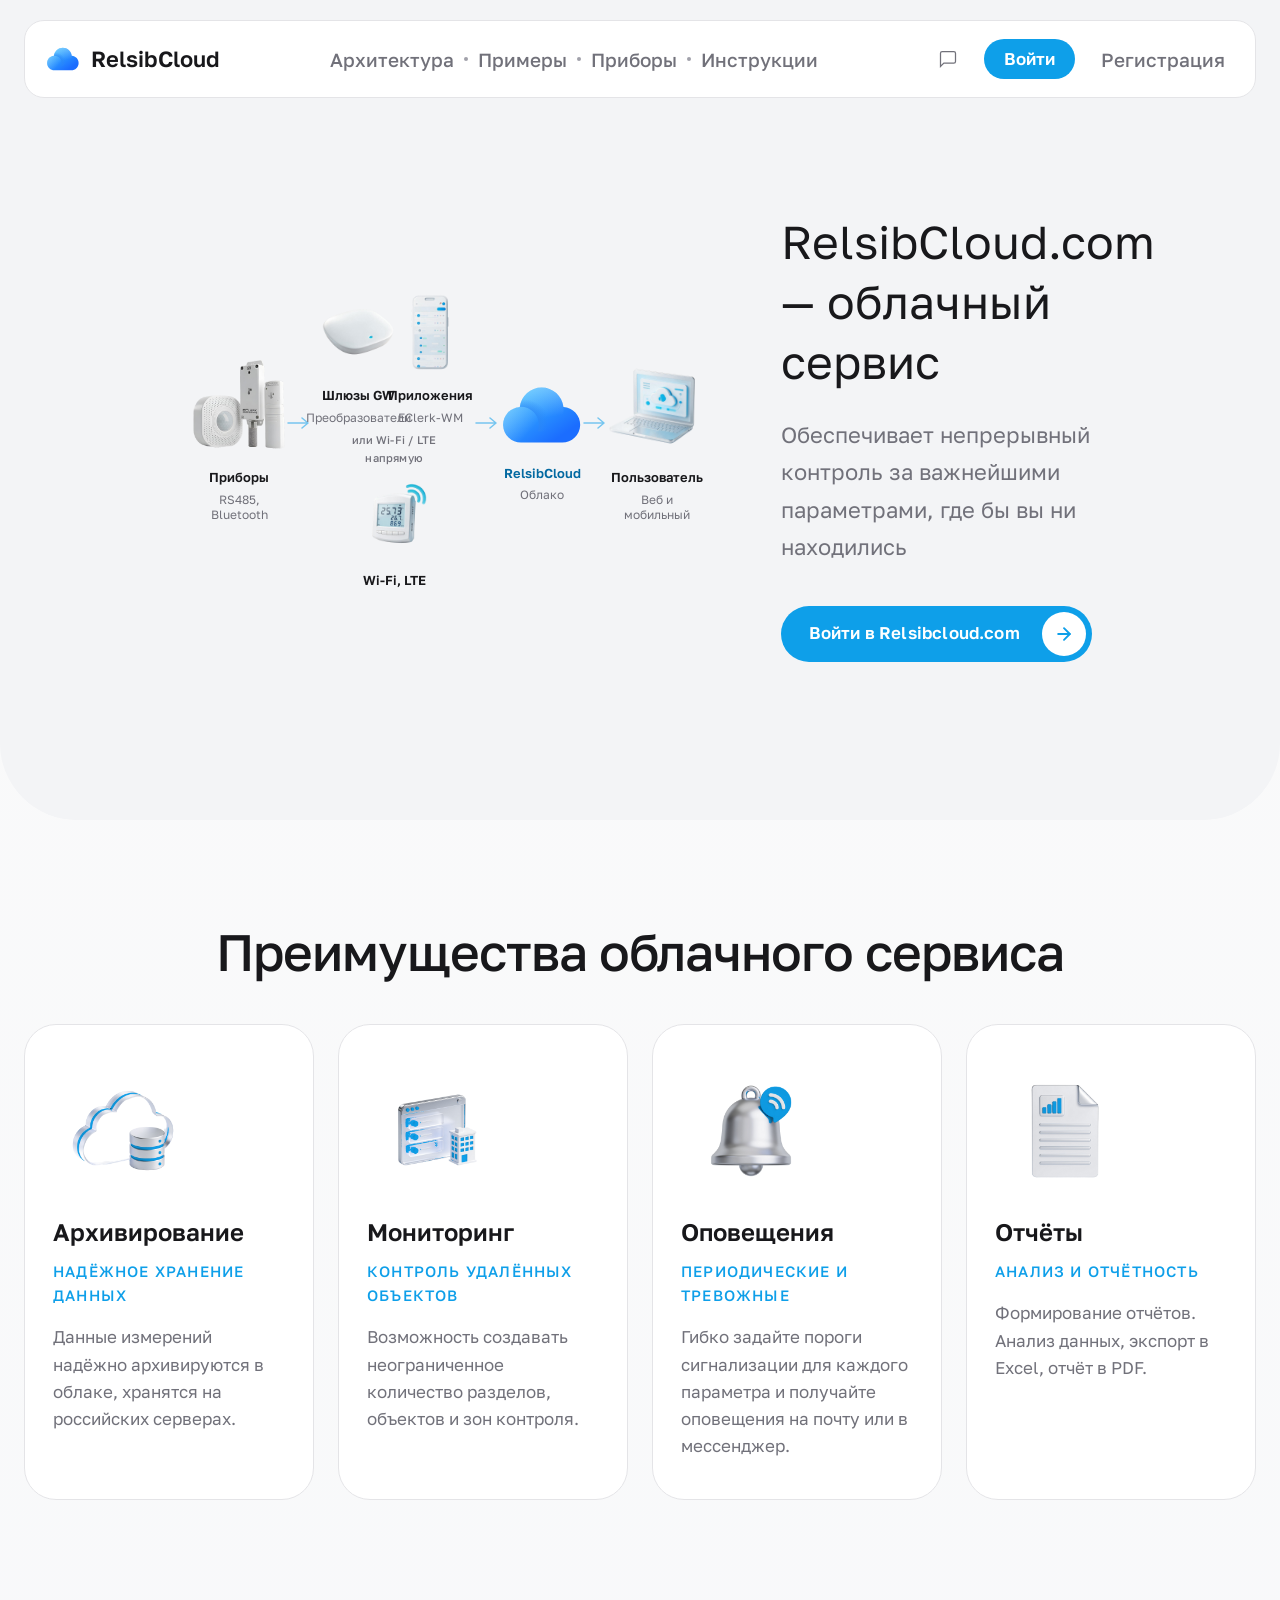
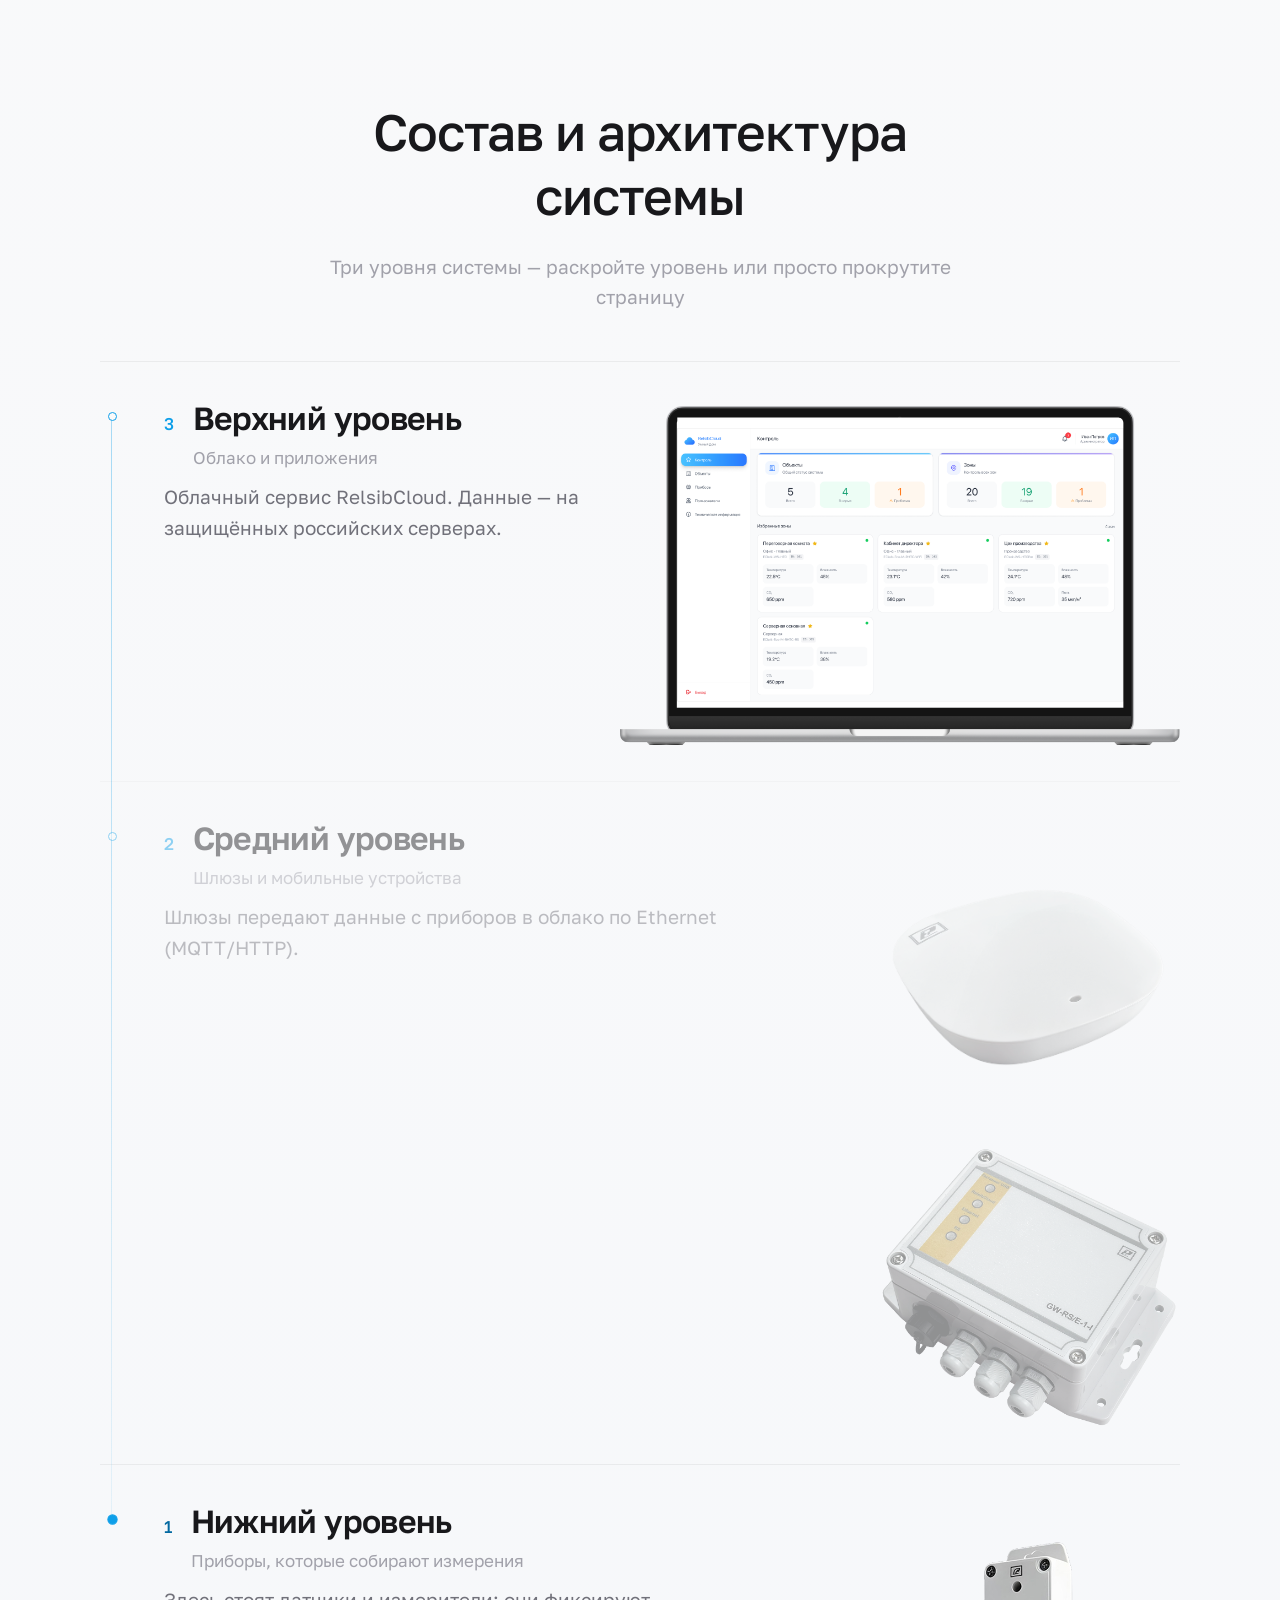
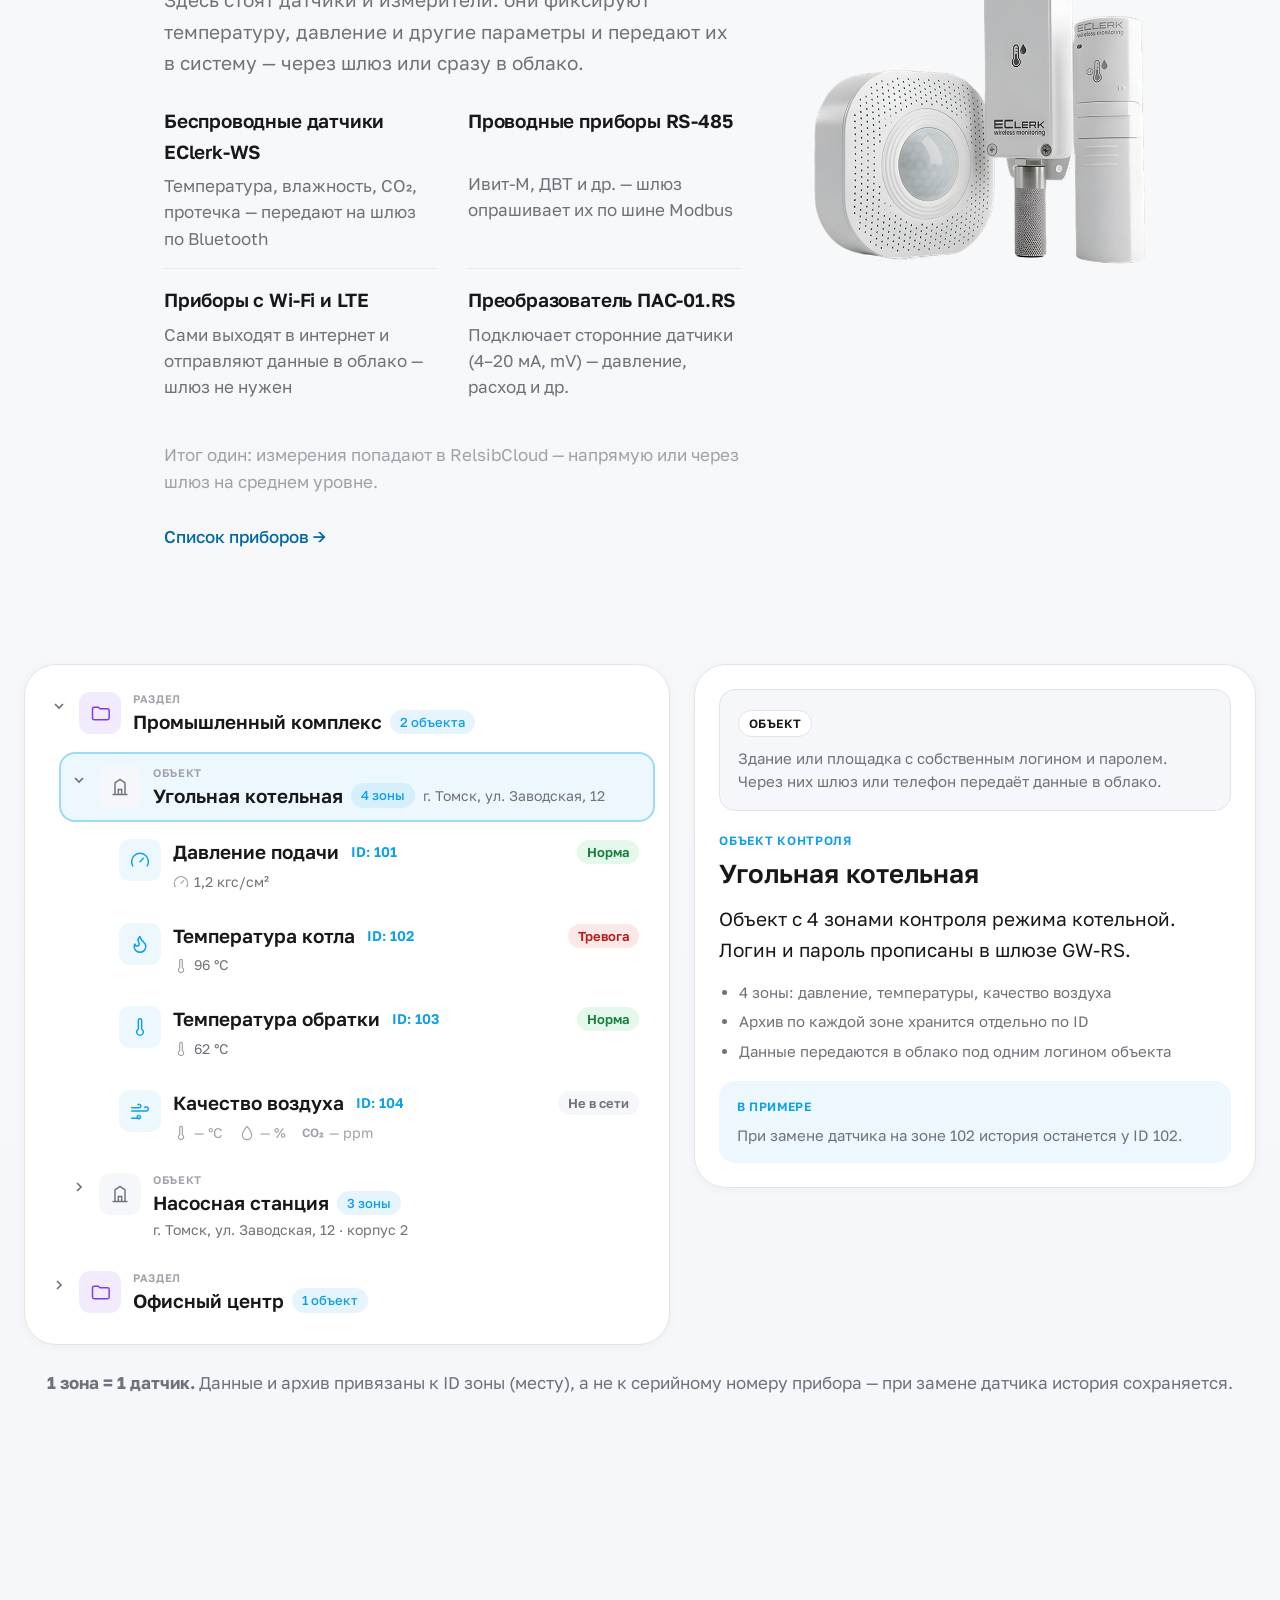
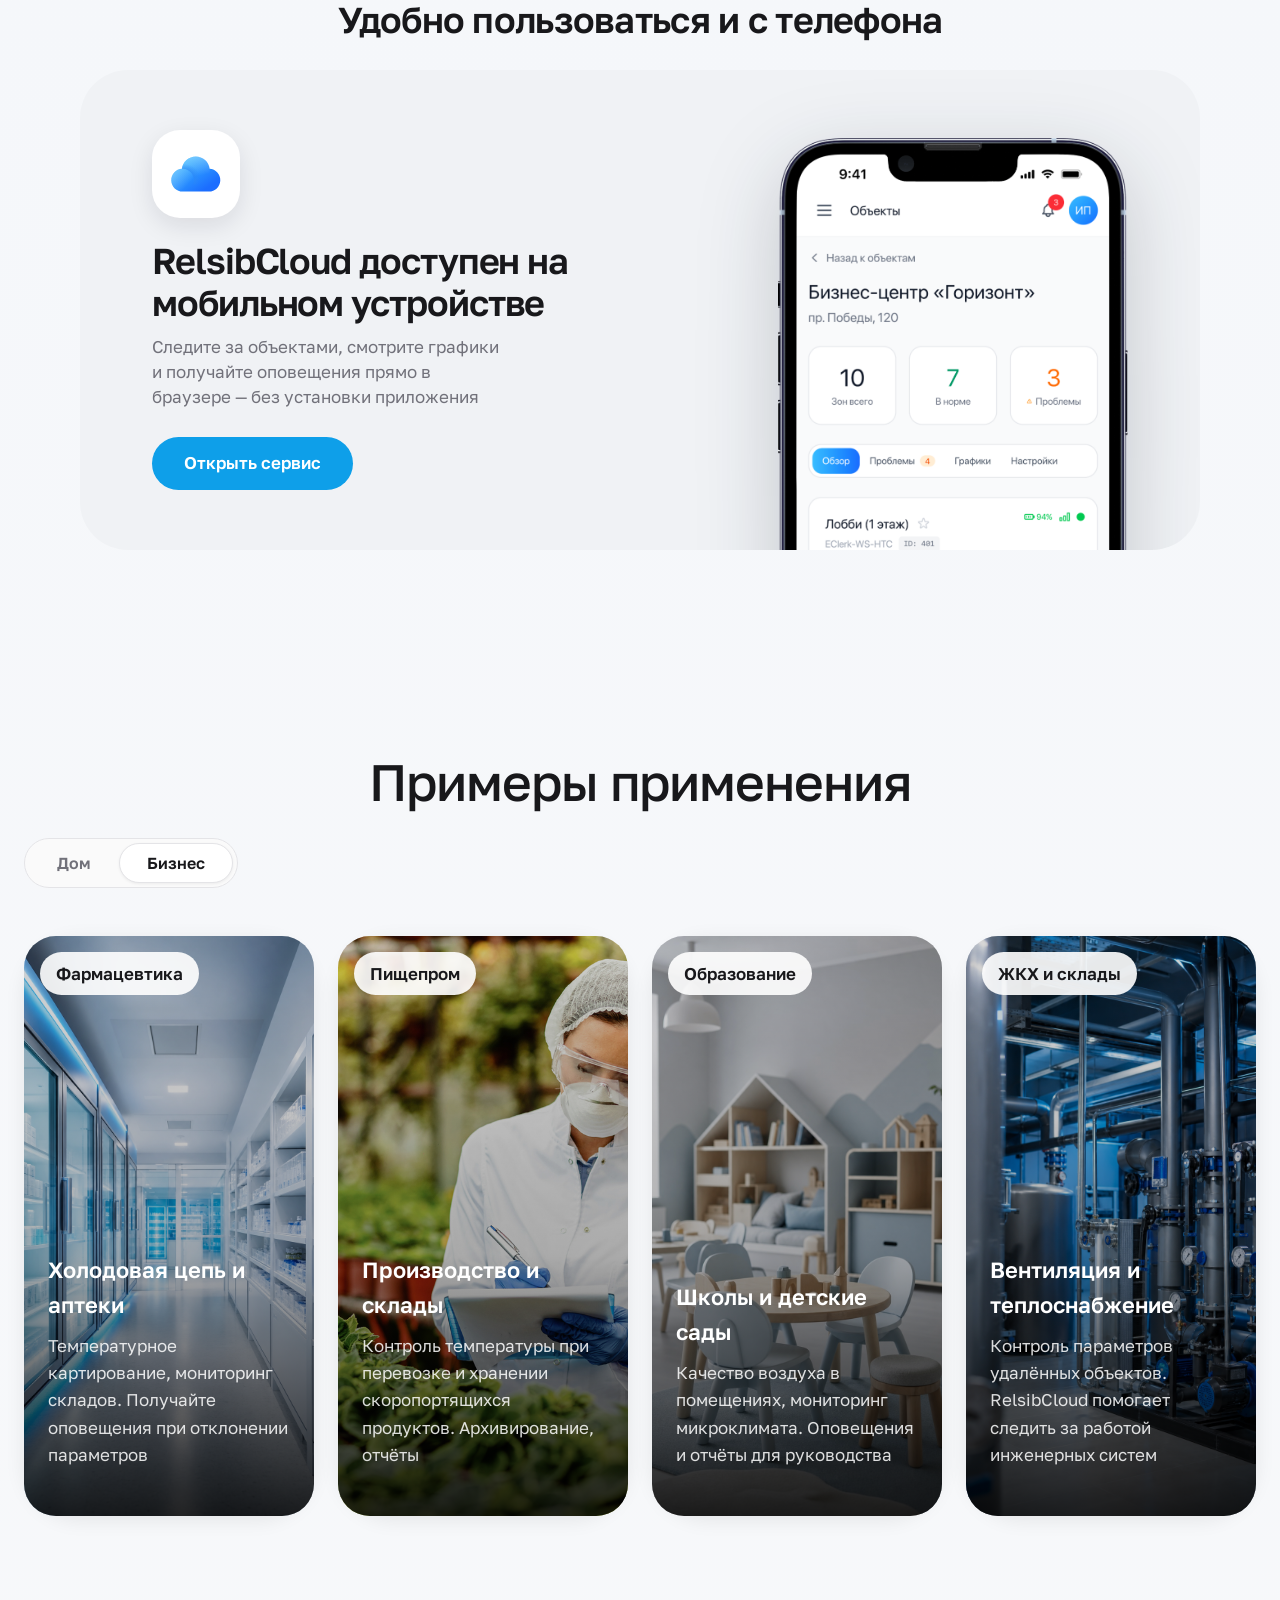
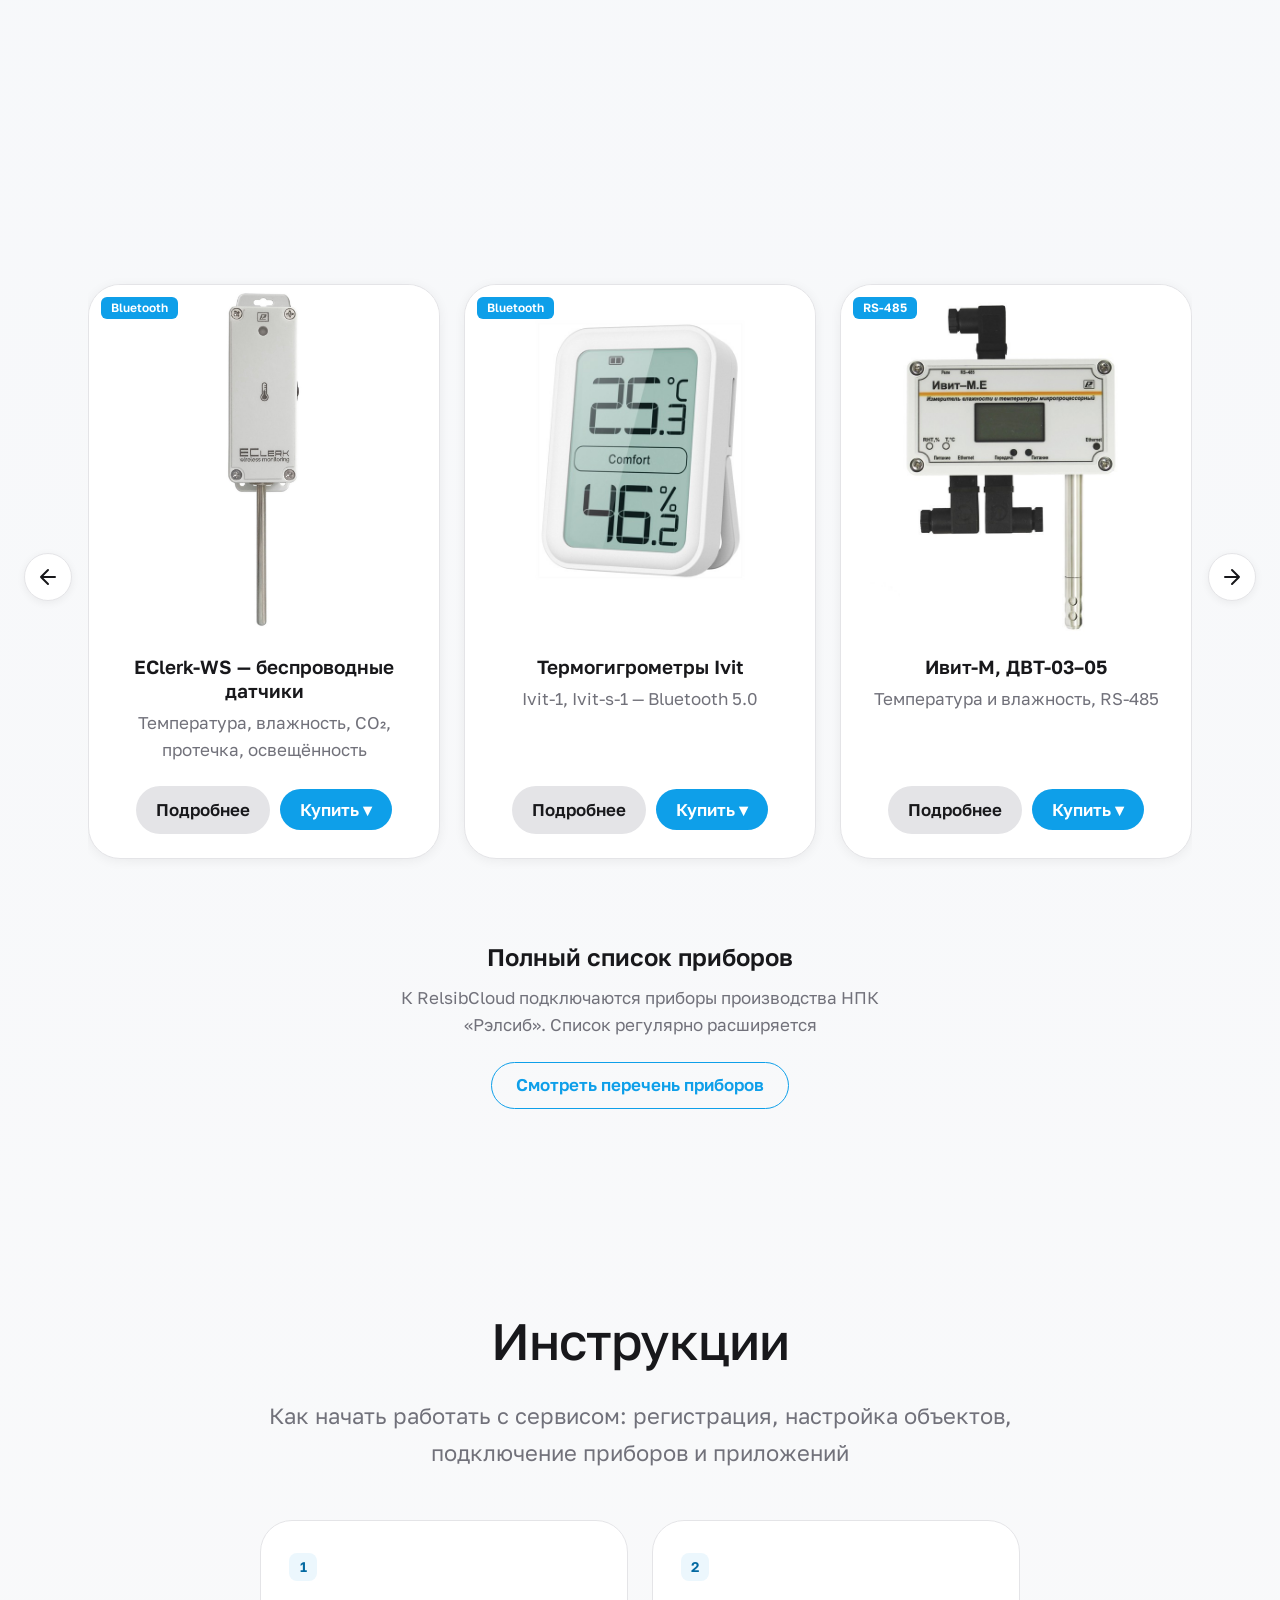
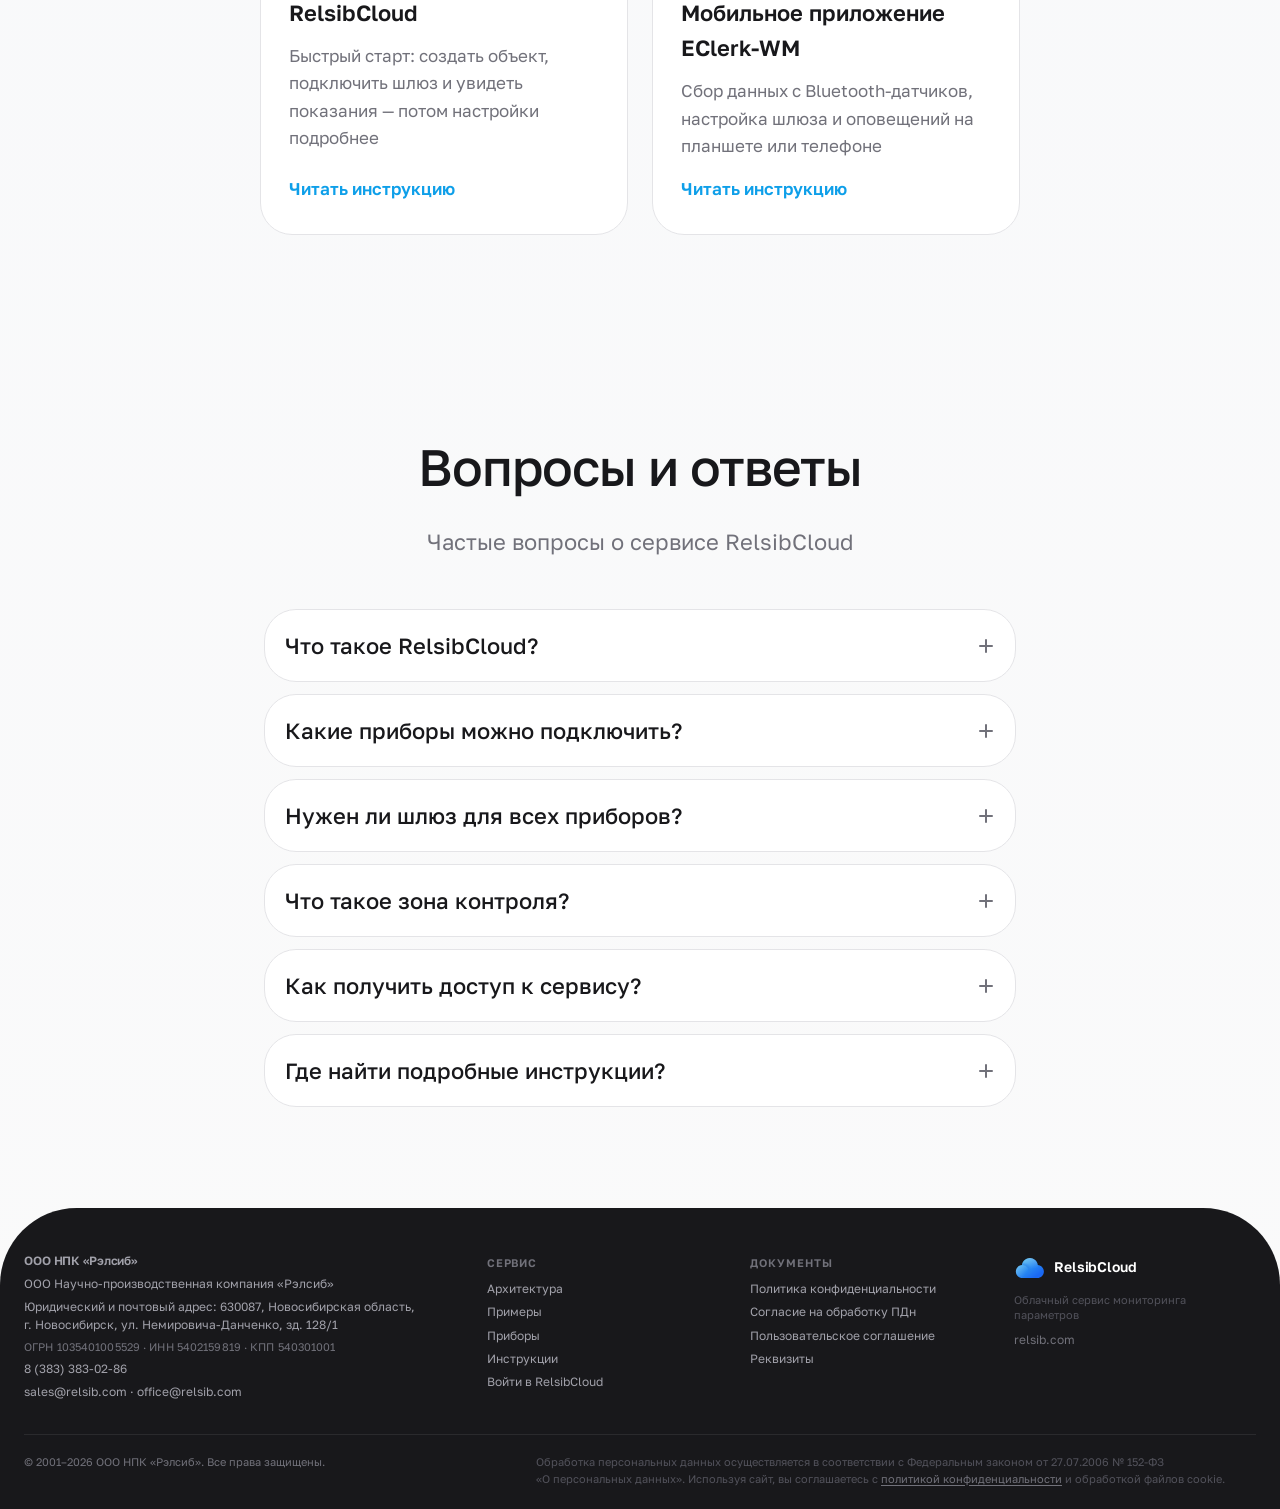
==== commit 28f5bd28: "Update stylesheet version across multiple HTML files for consistency and enhance mobile menu accessi" ====
--- a/index.html
+++ b/index.html
@@ -8,7 +8,7 @@
   <link rel="preconnect" href="https://fonts.googleapis.com">
   <link rel="preconnect" href="https://fonts.gstatic.com" crossorigin>
   <link href="https://fonts.googleapis.com/css2?family=Golos+Text:wght@400..900&display=swap" rel="stylesheet">
-  <link rel="stylesheet" href="styles.css?v=20260807a">
+  <link rel="stylesheet" href="styles.css?v=20260817c">
   <!-- Yandex.Metrika counter -->
 <script type="text/javascript">
   (function(m,e,t,r,i,k,a){
@@ -55,8 +55,8 @@
         </button>
       </div>
     </div>
-    <div class="header__menu-overlay" aria-hidden="true"></div>
-    <div class="header__menu" aria-hidden="true">
+    <div class="header__menu-overlay" aria-hidden="true" inert></div>
+    <div class="header__menu" aria-hidden="true" hidden inert>
       <button type="button" class="header__menu-close" aria-label="Закрыть меню">
         <svg width="24" height="24" viewBox="0 0 24 24" fill="none" stroke="currentColor" stroke-width="2" stroke-linecap="round"><line x1="18" y1="6" x2="6" y2="18"/><line x1="6" y1="6" x2="18" y2="18"/></svg>
       </button>
@@ -943,7 +943,7 @@
           <div class="solutions__panel" data-panel="home">
             <div class="solutions__slider-wrap">
               <div class="solutions__grid">
-                <a href="https://relsib.com/" class="solution-card" target="_blank" rel="noopener">
+                <a href="https://app2.relsibcloud.com/login/" class="solution-card" target="_blank" rel="noopener">
                   <div class="solution-card__image">
                     <img src="Images/solutions/home/dacha.png" alt="Загородный дом">
                     <span class="solution-card__tag">Загородный дом</span>
@@ -953,7 +953,7 @@
                     <p class="solution-card__text">Удалённый мониторинг температуры и влажности. Проверяйте показания через приложение, пока вас нет дома</p>
                   </div>
                 </a>
-                <a href="https://relsib.com/" class="solution-card" target="_blank" rel="noopener">
+                <a href="https://app2.relsibcloud.com/login/" class="solution-card" target="_blank" rel="noopener">
                   <div class="solution-card__image">
                     <img src="Images/solutions/home/kvartira2.png" alt="Квартира">
                     <span class="solution-card__tag">Квартира</span>
@@ -963,7 +963,7 @@
                     <p class="solution-card__text">Датчики будут отслеживать микроклимат. Получайте оповещения, если параметры выйдут за норму</p>
                   </div>
                 </a>
-                <a href="https://relsib.com/" class="solution-card" target="_blank" rel="noopener">
+                <a href="https://app2.relsibcloud.com/login/" class="solution-card" target="_blank" rel="noopener">
                   <div class="solution-card__image">
                     <img src="Images/solutions/home/sauna.png" alt="Баня и сауна">
                     <span class="solution-card__tag">Баня и сауна</span>
@@ -973,7 +973,7 @@
                     <p class="solution-card__text">Комплект EClerk-WM-Sauna следит за температурой в бане. Удобно подготавливать парную к приходу</p>
                   </div>
                 </a>
-                <a href="https://relsib.com/" class="solution-card" target="_blank" rel="noopener">
+                <a href="https://app2.relsibcloud.com/login/" class="solution-card" target="_blank" rel="noopener">
                   <div class="solution-card__image">
                     <img src="Images/solutions/home/chistiy-vozduh.png" alt="Чистый воздух">
                     <span class="solution-card__tag">Чистый воздух</span>
@@ -998,7 +998,7 @@
           <div class="solutions__panel solutions__panel--active" data-panel="business">
             <div class="solutions__slider-wrap">
               <div class="solutions__grid">
-                <a href="https://relsib.com/" class="solution-card" target="_blank" rel="noopener">
+                <a href="https://app2.relsibcloud.com/login/" class="solution-card" target="_blank" rel="noopener">
                   <div class="solution-card__image">
                     <img src="Images/solutions/business/pharma.png" alt="Фармацевтика">
                     <span class="solution-card__tag">Фармацевтика</span>
@@ -1008,7 +1008,7 @@
                     <p class="solution-card__text">Температурное картирование, мониторинг складов. Получайте оповещения при отклонении параметров</p>
                   </div>
                 </a>
-                <a href="https://relsib.com/" class="solution-card" target="_blank" rel="noopener">
+                <a href="https://app2.relsibcloud.com/login/" class="solution-card" target="_blank" rel="noopener">
                   <div class="solution-card__image">
                     <img src="Images/solutions/business/food.jpg" alt="Пищепром">
                     <span class="solution-card__tag">Пищепром</span>
@@ -1018,7 +1018,7 @@
                     <p class="solution-card__text">Контроль температуры при перевозке и хранении скоропортящихся продуктов. Архивирование, отчёты</p>
                   </div>
                 </a>
-                <a href="https://relsib.com/" class="solution-card" target="_blank" rel="noopener">
+                <a href="https://app2.relsibcloud.com/login/" class="solution-card" target="_blank" rel="noopener">
                   <div class="solution-card__image">
                     <img src="Images/solutions/business/education.png" alt="Образование">
                     <span class="solution-card__tag">Образование</span>
@@ -1028,7 +1028,7 @@
                     <p class="solution-card__text">Качество воздуха в помещениях, мониторинг микроклимата. Оповещения и отчёты для руководства</p>
                   </div>
                 </a>
-                <a href="https://relsib.com/" class="solution-card" target="_blank" rel="noopener">
+                <a href="https://app2.relsibcloud.com/login/" class="solution-card" target="_blank" rel="noopener">
                   <div class="solution-card__image">
                     <img src="Images/solutions/business/jkh.png" alt="ЖКХ">
                     <span class="solution-card__tag">ЖКХ и склады</span>
@@ -1378,15 +1378,29 @@
       function openMenu() {
         header.classList.add('header--menu-open');
         if (burger) burger.setAttribute('aria-expanded', 'true');
-        if (overlay) overlay.setAttribute('aria-hidden', 'false');
-        if (menu) menu.setAttribute('aria-hidden', 'false');
+        if (overlay) {
+          overlay.setAttribute('aria-hidden', 'false');
+          overlay.removeAttribute('inert');
+        }
+        if (menu) {
+          menu.setAttribute('aria-hidden', 'false');
+          menu.removeAttribute('hidden');
+          menu.removeAttribute('inert');
+        }
         document.body.style.overflow = 'hidden';
       }
       function closeMenu() {
         header.classList.remove('header--menu-open');
         if (burger) burger.setAttribute('aria-expanded', 'false');
-        if (overlay) overlay.setAttribute('aria-hidden', 'true');
-        if (menu) menu.setAttribute('aria-hidden', 'true');
+        if (overlay) {
+          overlay.setAttribute('aria-hidden', 'true');
+          overlay.setAttribute('inert', '');
+        }
+        if (menu) {
+          menu.setAttribute('aria-hidden', 'true');
+          menu.setAttribute('hidden', '');
+          menu.setAttribute('inert', '');
+        }
         document.body.style.overflow = '';
       }
       if (burger) burger.addEventListener('click', function() {
--- a/styles.css
+++ b/styles.css
@@ -276,6 +276,8 @@
   gap: 0;
   transform: translateX(100%);
   transition: transform 0.3s cubic-bezier(.4, 0, .2, 1);
+  pointer-events: none;
+  visibility: hidden;
 }
 .header__menu-close {
   align-self: flex-end;
@@ -3174,13 +3176,20 @@
   .header__auth-btn,
   .header__auth-link { display: none; }
   .header__menu-overlay,
-  .header__menu { display: flex; }
+  .header__menu {
+    display: none;
+  }
   .header--menu-open .header__menu-overlay {
+    display: block;
     opacity: 1;
     pointer-events: auto;
   }
   .header--menu-open .header__menu {
-    transform: translateX(0);
+    display: flex;
+    transform: none;
+    opacity: 1;
+    pointer-events: auto;
+    visibility: visible;
   }
 
   .header__pill {
@@ -3259,7 +3268,7 @@
     min-height: auto;
     width: 100%;
   }
-  .hero__image { min-height: 360px; }
+  .hero__image--mockup { min-height: 360px; }
   .hero__image--mockup img {
     max-width: 88%;
     max-height: 85%;
@@ -3325,7 +3334,7 @@
     max-width: 100%;
     margin: 0;
   }
-  .hero__image { min-height: 300px; }
+  .hero__image--mockup { min-height: 300px; }
   .hero__content {
     padding: 28px 16px 24px;
     max-width: 100%;
@@ -3507,7 +3516,7 @@
   .protocols__visual { margin-left: -16px; margin-right: -16px; width: calc(100% + 32px); }
   .hero { padding: 0; }
 
-  .hero__image { min-height: 200px; }
+  .hero__image--mockup { min-height: 200px; }
   .hero__content { padding: 28px 16px 24px; }
   .hero__title { font-size: 22px; margin-bottom: 16px; }
   .hero__subtitle { font-size: 15px; line-height: 1.5; margin-bottom: 20px; }
@@ -7019,7 +7028,7 @@
     overflow: visible;
   }
 
-  .hero__image {
+  .hero__image--mockup {
     min-height: 220px;
     height: 220px;
     overflow: hidden;
@@ -7332,7 +7341,7 @@
     padding-top: 86px;
   }
 
-  .hero__image {
+  .hero__image--mockup {
     height: 210px;
     min-height: 210px;
   }
@@ -7379,7 +7388,7 @@
 
 /* === Mobile final tuning: hero, feature icons, menu === */
 @media (max-width: 768px) {
-  .hero__image {
+  .hero__image--mockup {
     height: 184px;
     min-height: 184px;
     margin: 0;
@@ -7454,14 +7463,16 @@
     border: 1px solid rgba(24, 24, 27, 0.08);
     border-radius: 24px;
     box-shadow: 0 24px 70px rgba(15, 23, 42, 0.22);
-    transform: translateY(-14px) scale(0.98);
-    opacity: 0;
-    transition: transform 0.24s ease, opacity 0.24s ease;
+    transform: none;
+    opacity: 1;
   }
 
   .header--menu-open .header__menu {
-    transform: translateY(0) scale(1);
+    display: flex;
+    transform: none;
     opacity: 1;
+    pointer-events: auto;
+    visibility: visible;
   }
 
   .header__menu::before {
@@ -7531,7 +7542,7 @@
 }
 
 @media (max-width: 480px) {
-  .hero__image {
+  .hero__image--mockup {
     height: 172px;
     min-height: 172px;
   }
@@ -7560,7 +7571,7 @@
     padding-top: 104px;
   }
 
-  .hero__image {
+  .hero__image--mockup {
     height: 190px;
     min-height: 190px;
     align-items: flex-start;
@@ -7578,7 +7589,7 @@
     padding-top: 98px;
   }
 
-  .hero__image {
+  .hero__image--mockup {
     height: 184px;
     min-height: 184px;
     padding-top: 16px;
@@ -7595,7 +7606,7 @@
     padding-top: 104px;
   }
 
-  .hero__image {
+  .hero__image--mockup {
     height: auto;
     min-height: 0;
     padding: 22px 18px 10px;
@@ -7621,7 +7632,7 @@
     padding-top: 96px;
   }
 
-  .hero__image {
+  .hero__image--mockup {
     padding: 20px 18px 8px;
   }
 
@@ -7659,26 +7670,38 @@
   .hero:has(.hero__image--ecosystem) {
     display: flex;
     flex-direction: column;
-    height: auto;
-    min-height: 0;
-    overflow: visible;
-    padding: 96px 20px 40px;
+    height: auto !important;
+    min-height: 0 !important;
+    max-height: none;
+    overflow: visible !important;
+    padding: 96px 20px 36px;
+  }
+
+  /* Перебиваем старые mobile-правила mockup (height: 184px + overflow: hidden) */
+  .hero:has(.hero__image--ecosystem) .hero__image--ecosystem {
+    order: 2;
+    position: relative;
+    z-index: 0;
+    width: 100%;
+    height: auto !important;
+    min-height: 0 !important;
+    max-height: none;
+    margin: 0;
+    padding: 8px 0 4px;
+    overflow: visible !important;
+    align-items: center;
+    justify-content: center;
   }
 
   .hero:has(.hero__image--ecosystem) .hero__content {
     order: 1;
+    position: relative;
+    z-index: 2;
     width: 100%;
     margin-left: 0;
-    padding: 0 0 28px;
+    padding: 0 0 20px;
     align-items: stretch;
-  }
-
-  .hero:has(.hero__image--ecosystem) .hero__image--ecosystem {
-    order: 2;
-    width: 100%;
     height: auto;
-    margin: 0;
-    padding: 0;
   }
 
   .hero:has(.hero__image--ecosystem) .hero__title,
@@ -7688,22 +7711,78 @@
 
   .hero-ecosystem {
     flex-direction: column;
-    max-width: 420px;
-    gap: 8px;
+    flex-wrap: nowrap;
+    align-items: center;
+    max-width: 340px;
+    width: 100%;
+    gap: 6px;
   }
 
   .hero-eco-arrow {
     margin-top: 0;
     transform: rotate(90deg);
+    height: 20px;
   }
 
   .hero-eco-node {
     max-width: none;
+    width: 100%;
+    gap: 4px;
+  }
+
+  .hero-eco-node img,
+  .hero__image--ecosystem img {
+    width: 72px;
+    height: 72px;
+  }
+
+  .hero-eco-node > strong {
+    font-size: 14px;
+  }
+
+  .hero-eco-node > span {
+    font-size: 12px;
   }
 
   .hero-eco-group {
+    display: grid;
+    grid-template-columns: 1fr 1fr;
+    grid-template-rows: auto auto auto;
+    gap: 6px 12px;
     max-width: 100%;
     width: 100%;
+    justify-items: center;
+  }
+
+  .hero-eco-group .hero-eco-node {
+    width: auto;
+    max-width: 140px;
+  }
+
+  .hero-eco-group .hero-eco-node img {
+    width: 64px;
+    height: 64px;
+  }
+
+  .hero-eco-or {
+    margin: 4px 0 0;
+    font-size: 12px;
+    line-height: 1.3;
+  }
+
+  .hero-eco-node--wifi {
+    max-width: 140px;
+  }
+
+  .hero-eco-node--wifi img {
+    width: 60px;
+    height: 60px;
+  }
+
+  .hero-eco-node__logo,
+  .hero__image--ecosystem .hero-eco-node__logo {
+    width: 56px;
+    height: 56px;
   }
 }
 
@@ -7712,20 +7791,66 @@
     padding: 88px 14px 28px;
   }
 
+  .hero:has(.hero__image--ecosystem) .hero__image--ecosystem {
+    padding: 4px 0 0;
+  }
+
+  .hero-ecosystem {
+    max-width: 300px;
+    gap: 4px;
+  }
+
   .hero-eco-node img,
   .hero__image--ecosystem img {
-    width: 88px;
-    height: 88px;
+    width: 64px;
+    height: 64px;
   }
 
   .hero-eco-group .hero-eco-node img {
-    width: 76px;
-    height: 76px;
+    width: 56px;
+    height: 56px;
+  }
+
+  .hero-eco-node--wifi img {
+    width: 52px;
+    height: 52px;
   }
 
   .hero-eco-node__logo,
   .hero__image--ecosystem .hero-eco-node__logo {
-    width: 68px;
-    height: 68px;
-  }
-}
+    width: 48px;
+    height: 48px;
+  }
+
+  .hero-eco-node > strong {
+    font-size: 13px;
+  }
+
+  .hero-eco-or {
+    font-size: 11px;
+  }
+}
+
+/* Closed mobile menu must not sit on top of the page and steal taps */
+.header:not(.header--menu-open) .header__menu,
+.header:not(.header--menu-open) .header__menu-overlay {
+  display: none !important;
+  opacity: 0 !important;
+  pointer-events: none !important;
+  visibility: hidden !important;
+  transform: none !important;
+}
+
+.header--menu-open .header__menu {
+  display: flex !important;
+  opacity: 1 !important;
+  pointer-events: auto !important;
+  visibility: visible !important;
+}
+
+.header--menu-open .header__menu-overlay {
+  display: block !important;
+  opacity: 1 !important;
+  pointer-events: auto !important;
+  visibility: visible !important;
+}
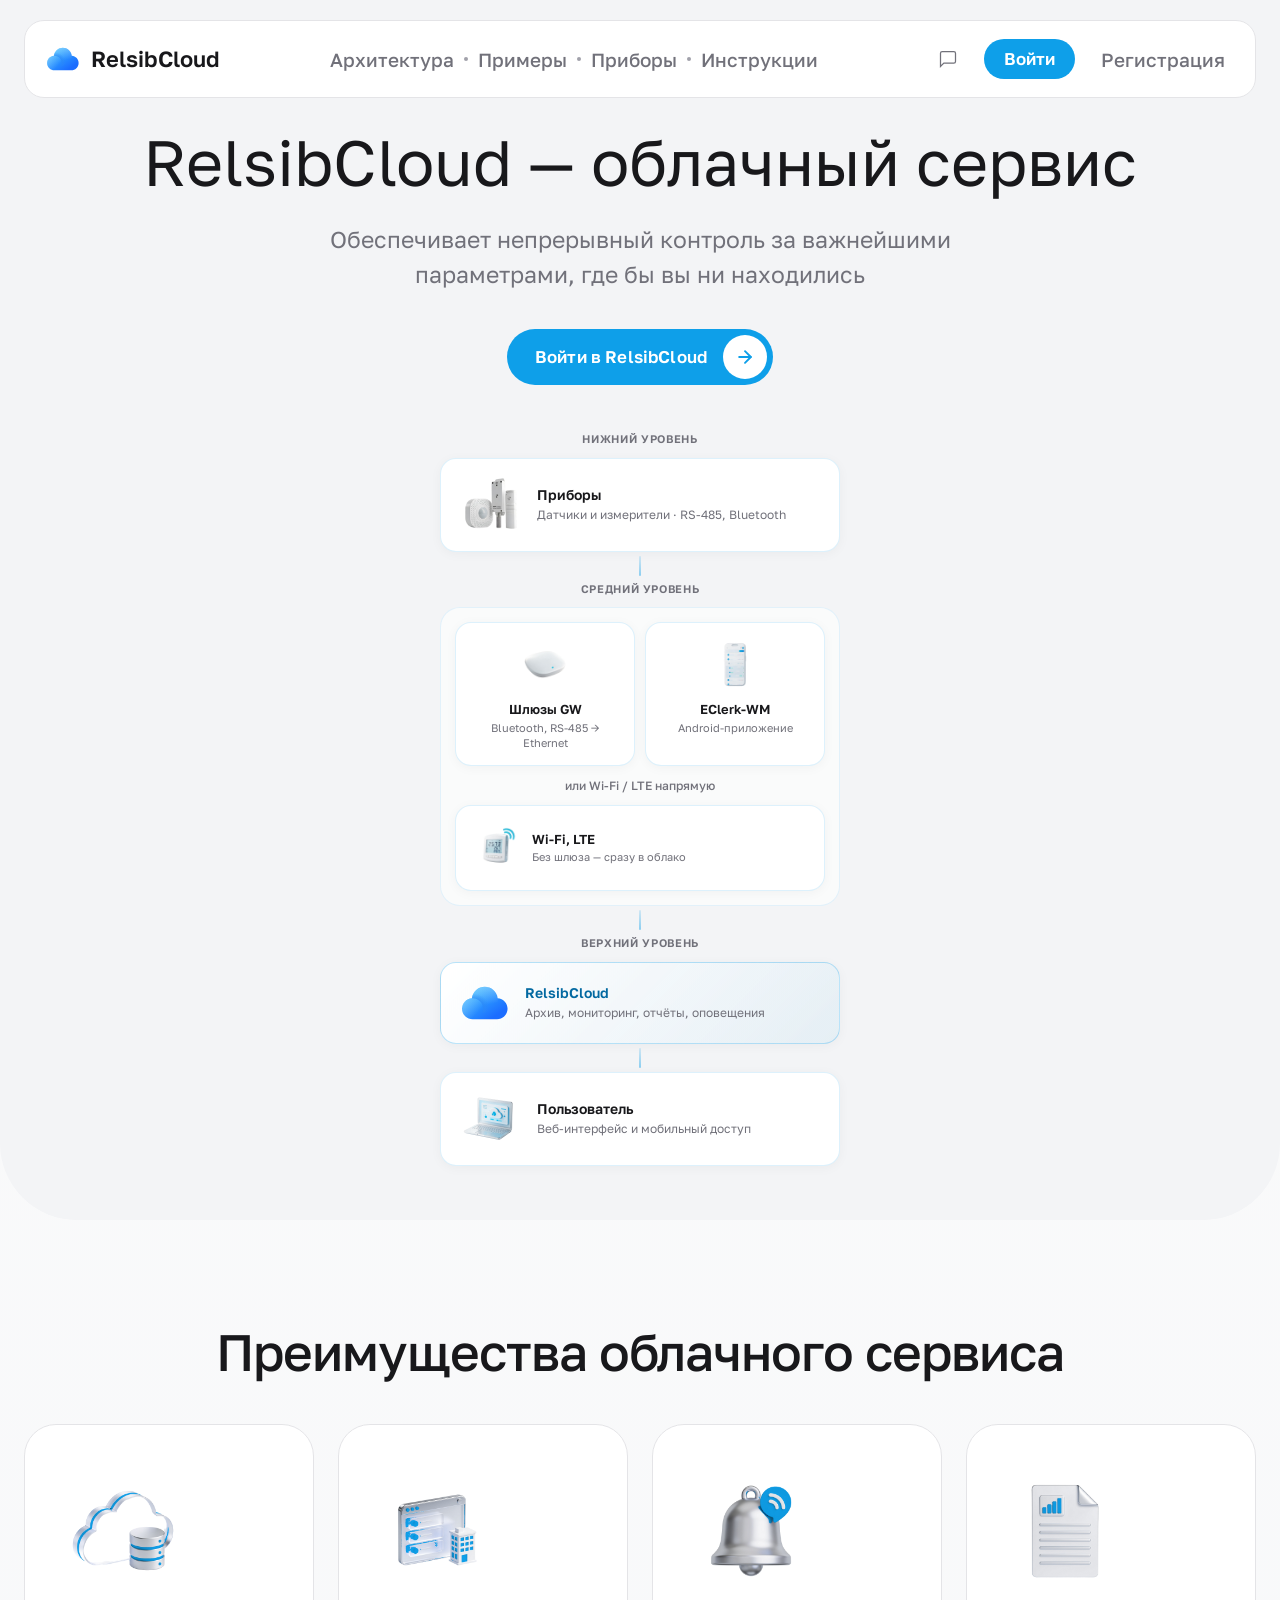
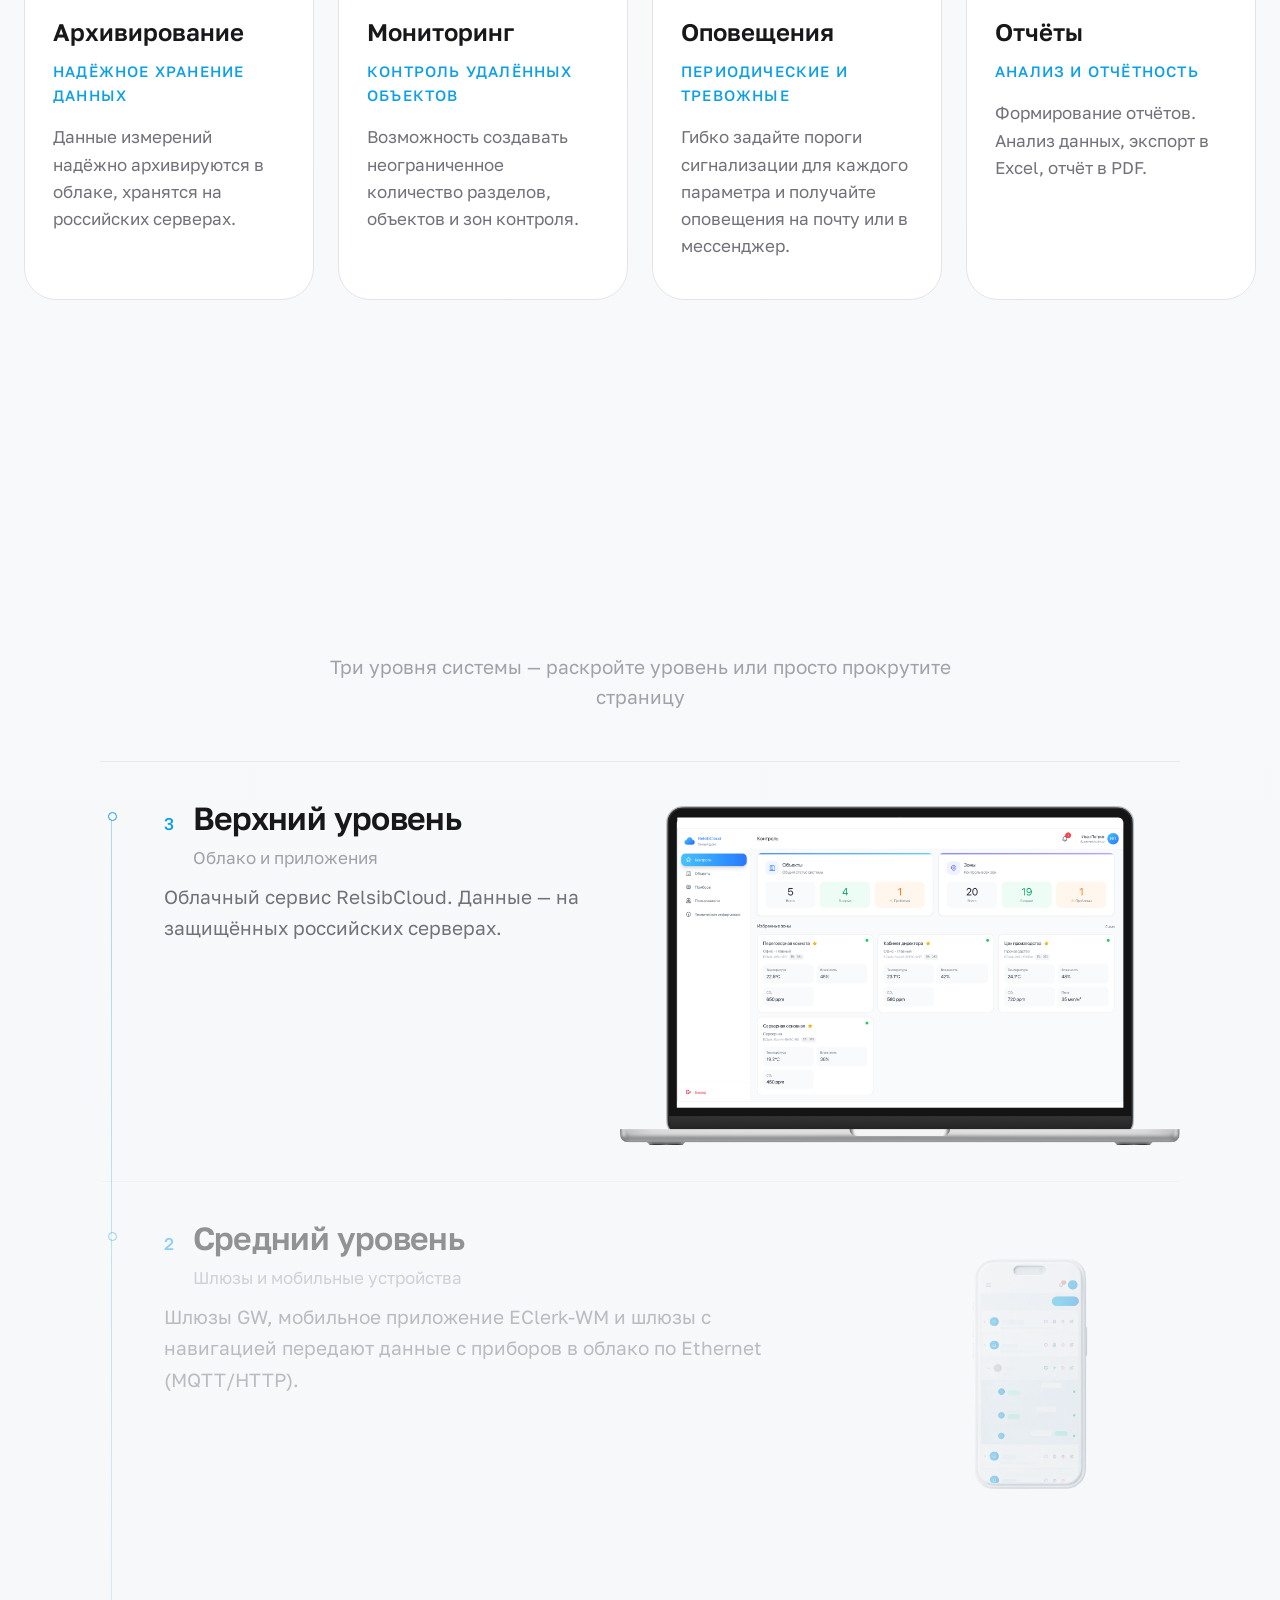
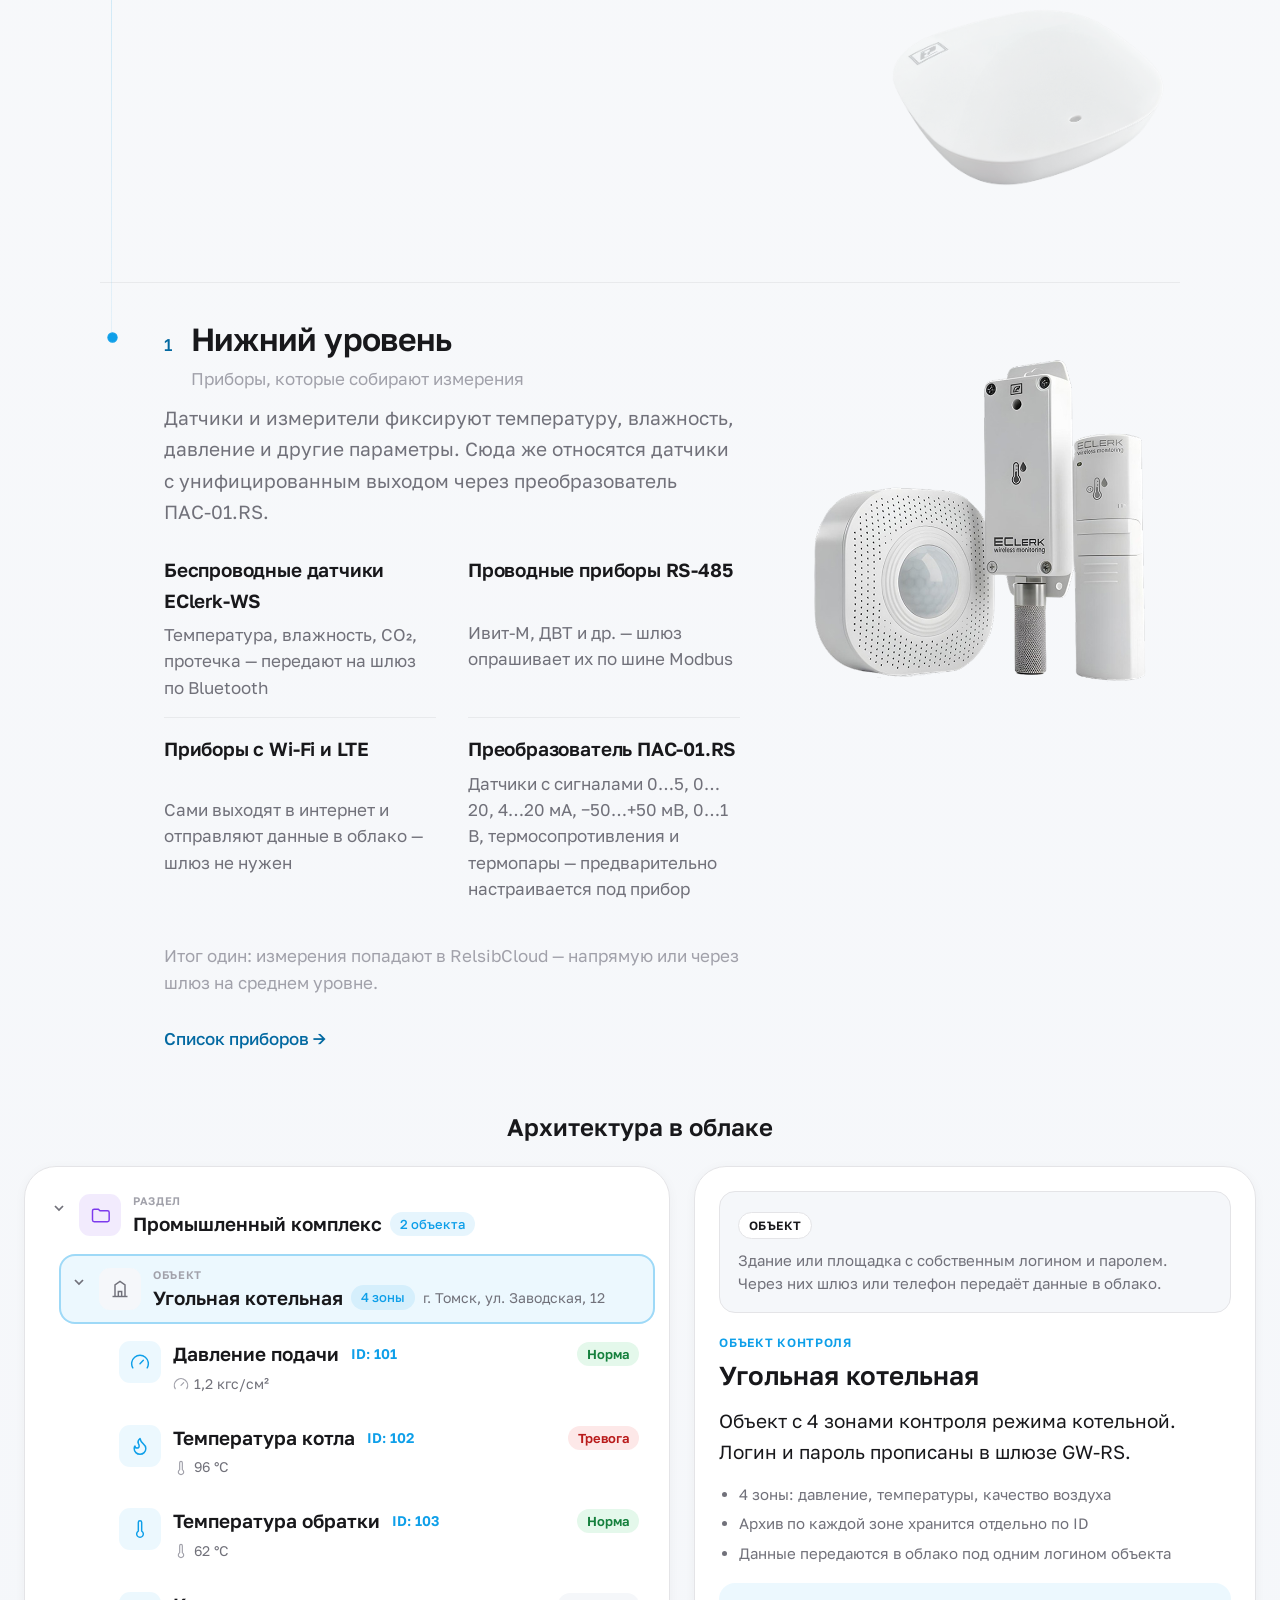
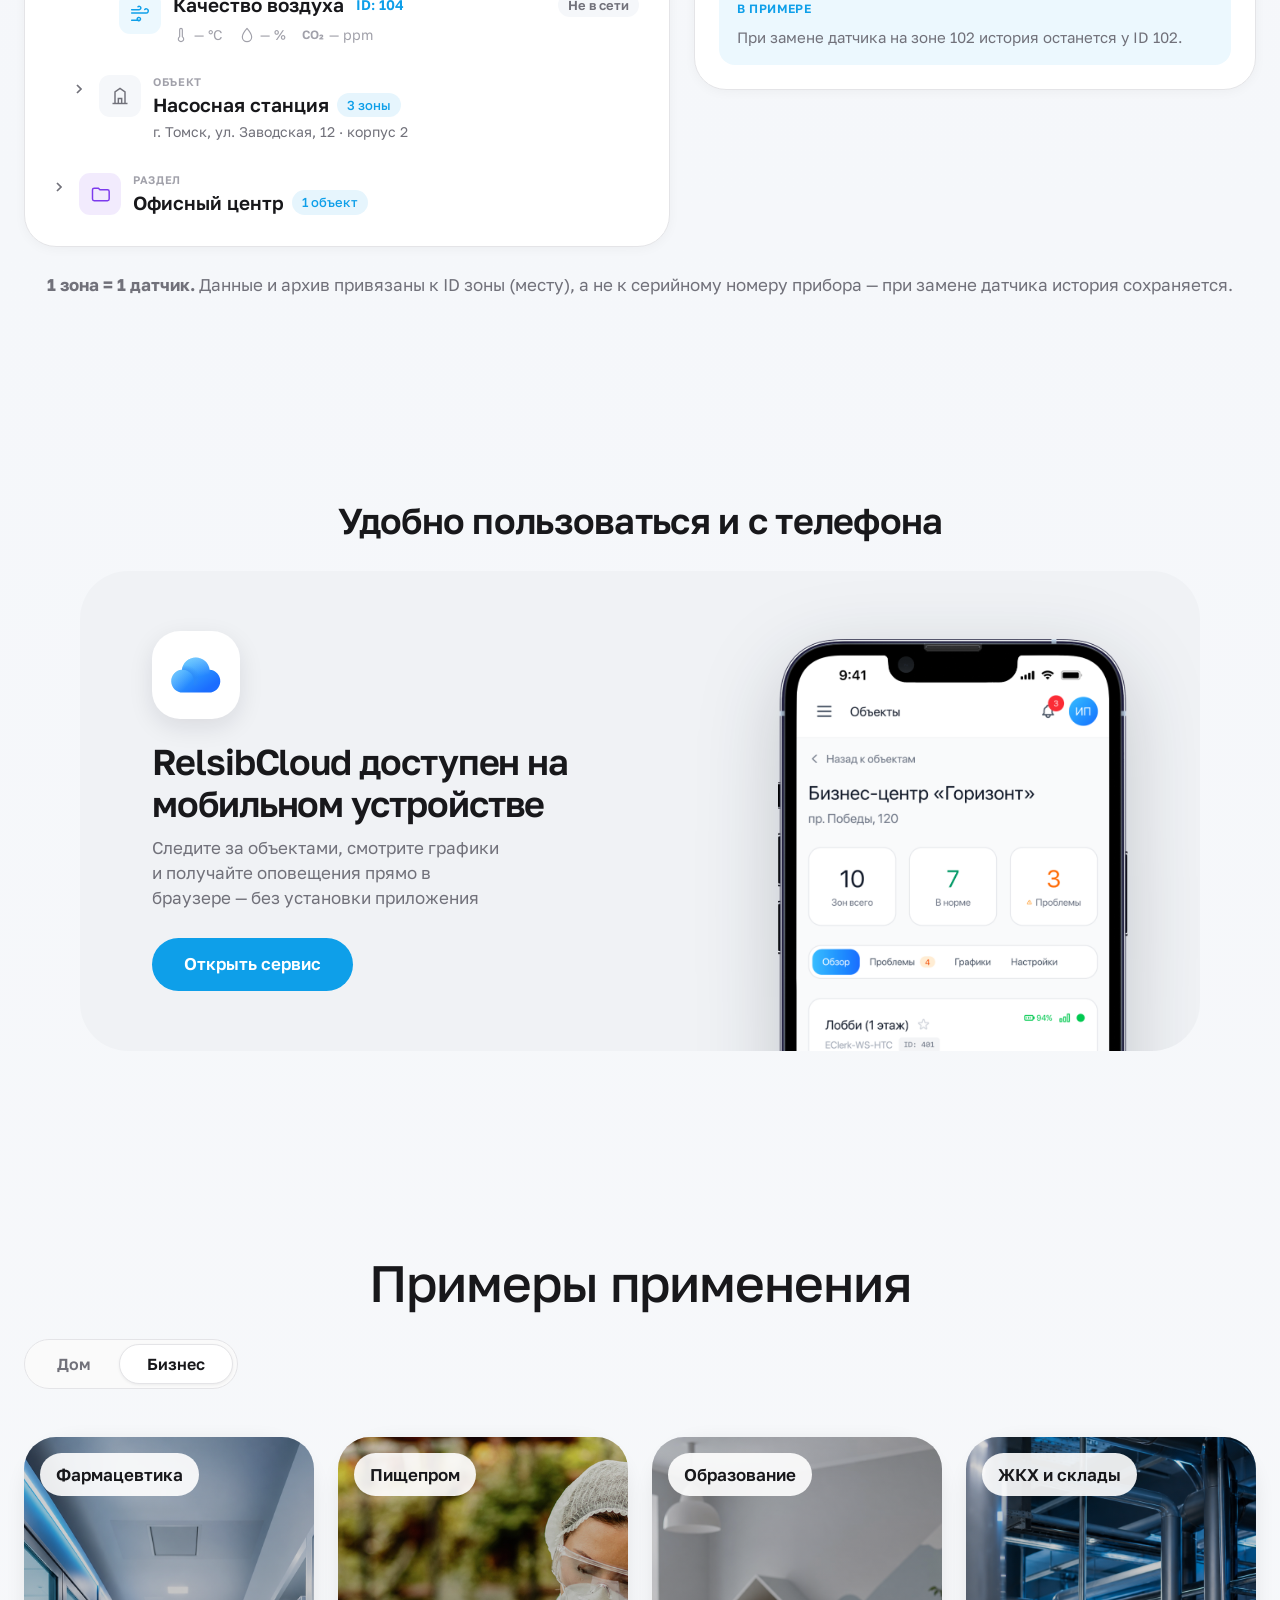
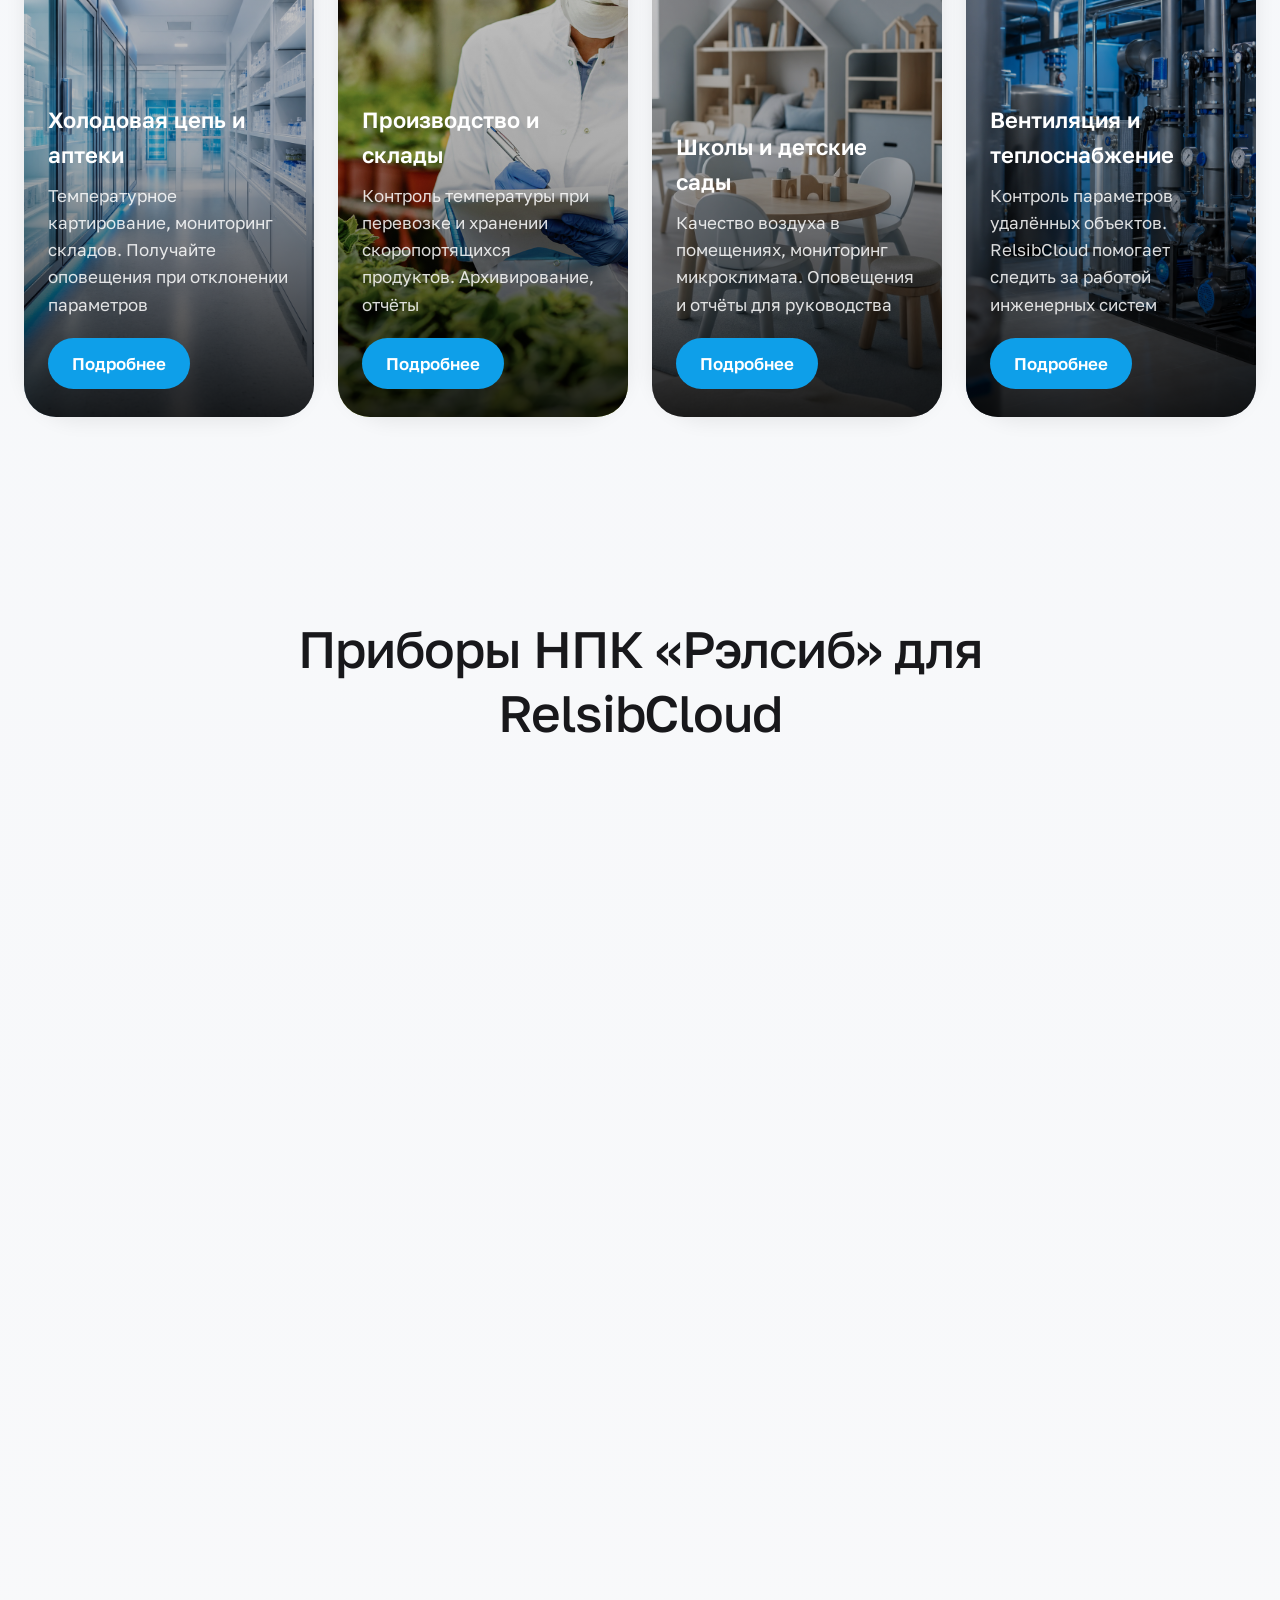
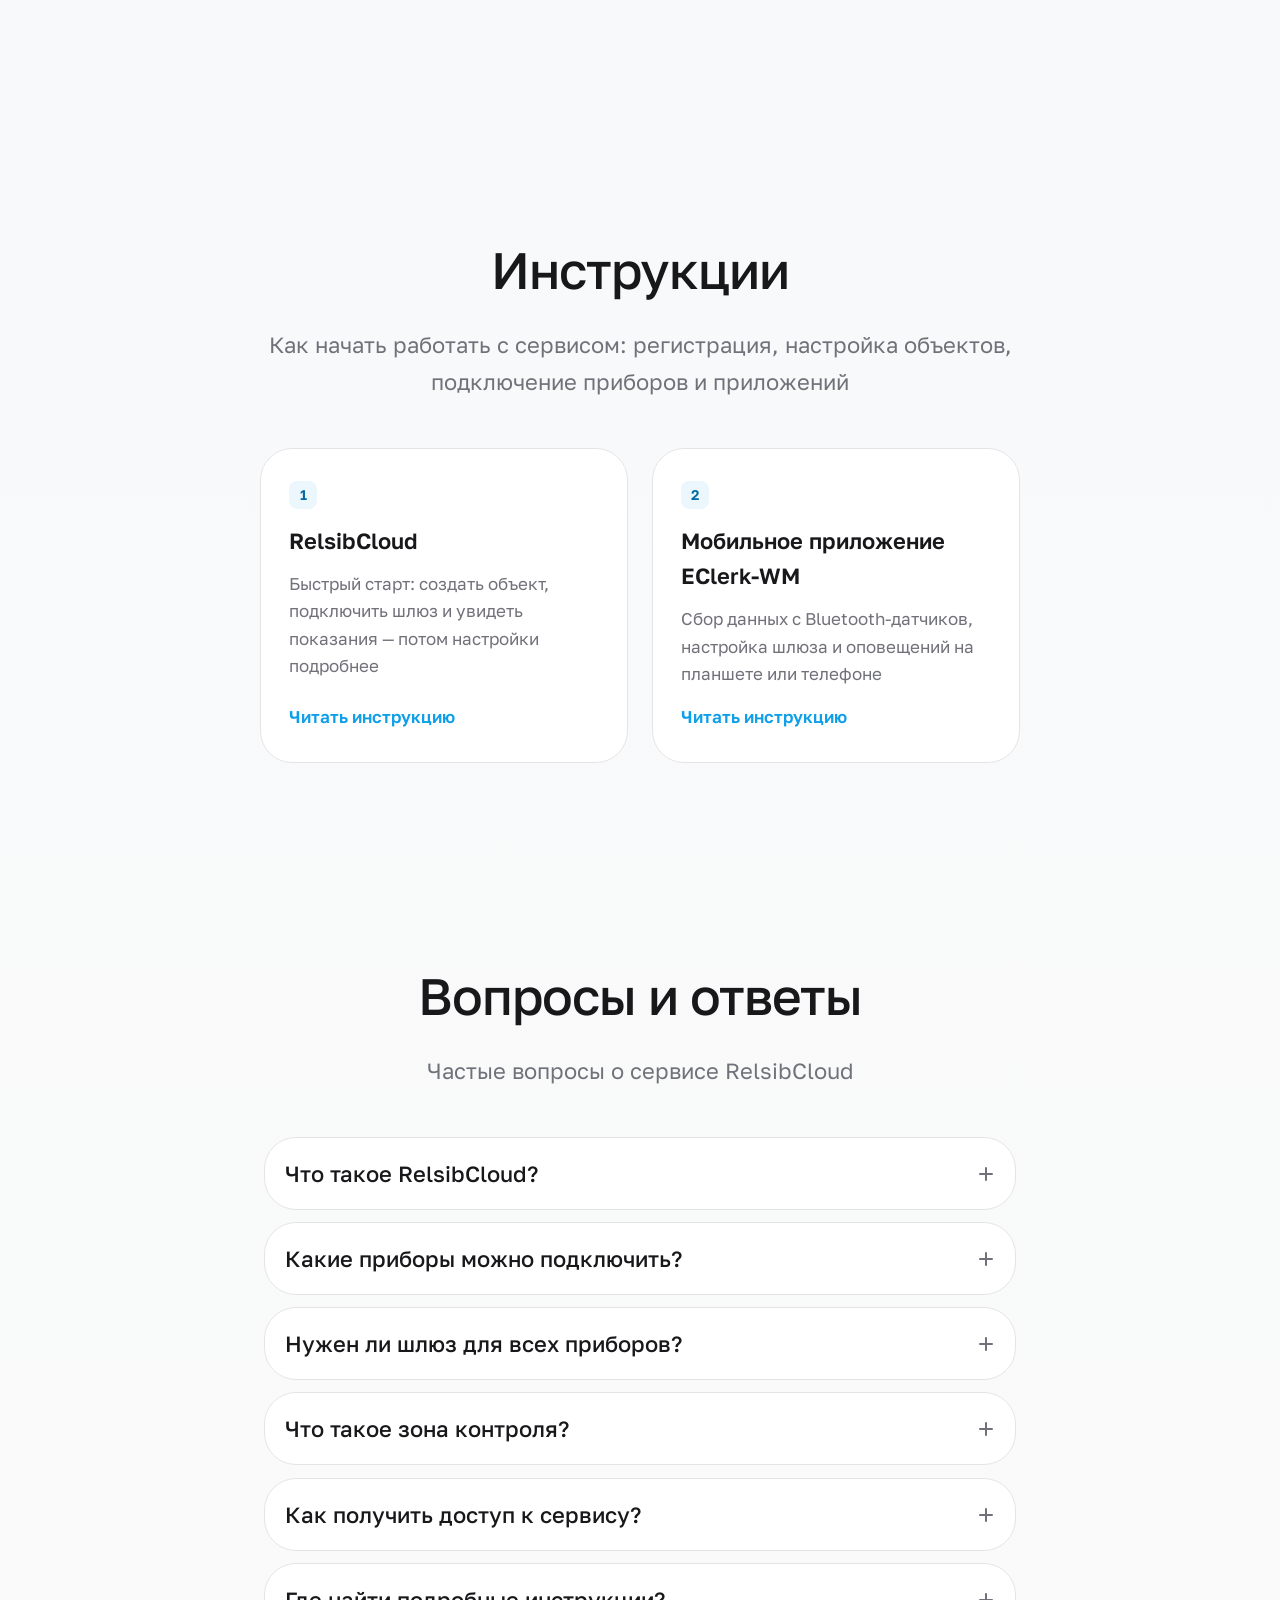
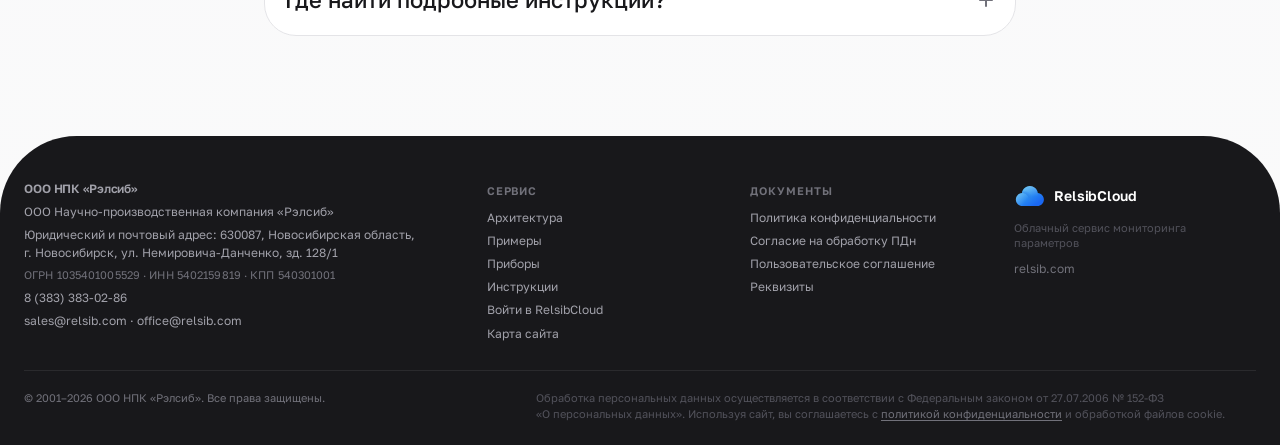
==== commit 4be5581f: "Enhance HTML metadata and structure across multiple files: Update titles, descriptions, and keywords" ====
--- a/index.html
+++ b/index.html
@@ -3,12 +3,165 @@
 <head>
   <meta charset="UTF-8">
   <meta name="viewport" content="width=device-width, initial-scale=1.0">
-  <title>RelsibCloud — система мониторинга за удалёнными объектами</title>
+  <title>RelsibCloud — облачный мониторинг температуры, влажности и CO₂ | НПК Рэлсиб</title>
+  <meta name="description" content="RelsibCloud — облачный сервис мониторинга удалённых объектов: температура, влажность, CO₂, давление. Архивирование на серверах в России, графики, отчёты и оповещения. Приборы и шлюзы НПК «Рэлсиб».">
+  <meta name="keywords" content="RelsibCloud, облачный мониторинг, IoT, температурный контроль, влажность, CO2, датчики Рэлсиб, EClerk, термогигрометр, шлюз GW, удалённый мониторинг">
+  <meta name="author" content="ООО НПК «Рэлсиб»">
+  <meta name="robots" content="index, follow, max-image-preview:large, max-snippet:-1, max-video-preview:-1">
+  <meta name="googlebot" content="index, follow, max-image-preview:large, max-snippet:-1, max-video-preview:-1">
+  <meta name="theme-color" content="#0e9fe9">
+  <meta name="format-detection" content="telephone=yes">
+  <link rel="canonical" href="https://relsibcloud.com/">
+  <link rel="alternate" hreflang="ru" href="https://relsibcloud.com/">
+  <link rel="sitemap" type="application/xml" title="Sitemap" href="/sitemap.xml">
+  <meta property="og:type" content="website">
+  <meta property="og:site_name" content="RelsibCloud">
+  <meta property="og:locale" content="ru_RU">
+  <meta property="og:title" content="RelsibCloud — облачный мониторинг температуры, влажности и CO₂">
+  <meta property="og:description" content="Непрерывный контроль параметров на удалённых объектах: архивирование, графики, отчёты и оповещения. Данные на российских серверах.">
+  <meta property="og:url" content="https://relsibcloud.com/">
+  <meta property="og:image" content="https://relsibcloud.com/Images/Mockups/macbook-hero.png">
+  <meta property="og:image:width" content="1001">
+  <meta property="og:image:height" content="606">
+  <meta property="og:image:alt" content="Интерфейс облачного сервиса RelsibCloud на ноутбуке">
+  <meta name="twitter:card" content="summary_large_image">
+  <meta name="twitter:title" content="RelsibCloud — облачный мониторинг удалённых объектов">
+  <meta name="twitter:description" content="Контроль температуры, влажности, CO₂ и других параметров. Архивирование, отчёты и оповещения в облаке.">
+  <meta name="twitter:image" content="https://relsibcloud.com/Images/Mockups/macbook-hero.png">
+  <meta name="twitter:image:alt" content="Интерфейс облачного сервиса RelsibCloud">
   <link rel="icon" type="image/svg+xml" href="Images/Logo/Cloud_logo.svg">
+  <link rel="apple-touch-icon" href="Images/Logo/Cloud_logo.svg">
   <link rel="preconnect" href="https://fonts.googleapis.com">
   <link rel="preconnect" href="https://fonts.gstatic.com" crossorigin>
   <link href="https://fonts.googleapis.com/css2?family=Golos+Text:wght@400..900&display=swap" rel="stylesheet">
-  <link rel="stylesheet" href="styles.css?v=20260817c">
+  <link rel="stylesheet" href="styles.css?v=20260822n">
+  <script type="application/ld+json">
+  {
+    "@context": "https://schema.org",
+    "@graph": [
+      {
+        "@type": "Organization",
+        "@id": "https://relsibcloud.com/#organization",
+        "name": "ООО НПК «Рэлсиб»",
+        "alternateName": ["RelsibCloud", "НПК Рэлсиб"],
+        "url": "https://relsibcloud.com/",
+        "logo": {
+          "@type": "ImageObject",
+          "url": "https://relsibcloud.com/Images/Logo/Cloud_logo.svg"
+        },
+        "contactPoint": {
+          "@type": "ContactPoint",
+          "telephone": "+7-383-383-0286",
+          "contactType": "sales",
+          "email": "sales@relsib.com",
+          "areaServed": "RU",
+          "availableLanguage": "Russian"
+        },
+        "address": {
+          "@type": "PostalAddress",
+          "streetAddress": "ул. Немировича-Данченко, зд. 128/1",
+          "addressLocality": "Новосибирск",
+          "postalCode": "630087",
+          "addressRegion": "Новосибирская область",
+          "addressCountry": "RU"
+        },
+        "sameAs": [
+          "https://relsib.com/",
+          "https://app2.relsibcloud.com/"
+        ]
+      },
+      {
+        "@type": "WebSite",
+        "@id": "https://relsibcloud.com/#website",
+        "url": "https://relsibcloud.com/",
+        "name": "RelsibCloud",
+        "description": "Облачный сервис мониторинга параметров удалённых объектов производства НПК «Рэлсиб»",
+        "publisher": { "@id": "https://relsibcloud.com/#organization" },
+        "inLanguage": "ru-RU"
+      },
+      {
+        "@type": "WebPage",
+        "@id": "https://relsibcloud.com/#webpage",
+        "url": "https://relsibcloud.com/",
+        "name": "RelsibCloud — облачный мониторинг температуры, влажности и CO₂",
+        "description": "Облачный сервис непрерывного контроля температуры, влажности, CO₂ и других параметров на удалённых объектах.",
+        "isPartOf": { "@id": "https://relsibcloud.com/#website" },
+        "about": { "@id": "https://relsibcloud.com/#software" },
+        "inLanguage": "ru-RU"
+      },
+      {
+        "@type": "SoftwareApplication",
+        "@id": "https://relsibcloud.com/#software",
+        "name": "RelsibCloud",
+        "applicationCategory": "BusinessApplication",
+        "operatingSystem": "Web, Android, iOS",
+        "description": "Облачный сервис мониторинга температуры, влажности, CO₂, давления и других параметров с архивированием, графиками, отчётами и оповещениями.",
+        "provider": { "@id": "https://relsibcloud.com/#organization" },
+        "url": "https://app2.relsibcloud.com/",
+        "featureList": [
+          "Архивирование данных на российских серверах",
+          "Мониторинг в реальном времени",
+          "Оповещения при выходе за пороги",
+          "Формирование отчётов"
+        ]
+      },
+      {
+        "@type": "FAQPage",
+        "@id": "https://relsibcloud.com/#faq",
+        "mainEntity": [
+          {
+            "@type": "Question",
+            "name": "Что такое RelsibCloud?",
+            "acceptedAnswer": {
+              "@type": "Answer",
+              "text": "RelsibCloud — облачный сервис мониторинга за удалёнными объектами. Данные с приборов НПК «Рэлсиб» передаются в облако для архивирования, просмотра графиков, формирования отчётов и оповещений."
+            }
+          },
+          {
+            "@type": "Question",
+            "name": "Какие приборы можно подключить?",
+            "acceptedAnswer": {
+              "@type": "Answer",
+              "text": "Беспроводные датчики EClerk-WS, термогигрометры Ivit, измерители по RS-485, приборы с Wi-Fi и LTE, а также аналоговые датчики через преобразователи ПАС-01.RS (0…5, 0…20, 4…20 мА, −50…+50 мВ, 0…1 В, термосопротивления и термопары)."
+            }
+          },
+          {
+            "@type": "Question",
+            "name": "Нужен ли шлюз для всех приборов?",
+            "acceptedAnswer": {
+              "@type": "Answer",
+              "text": "Нет. Приборы с Bluetooth и RS-485 передают данные через шлюзы GW. Приборы с Wi-Fi и LTE могут отправлять данные в облако напрямую."
+            }
+          },
+          {
+            "@type": "Question",
+            "name": "Что такое зона контроля?",
+            "acceptedAnswer": {
+              "@type": "Answer",
+              "text": "В RelsibCloud данные привязаны к месту измерения (зоне), а не к конкретному прибору. При замене датчика достаточно привязать новый прибор к той же зоне."
+            }
+          },
+          {
+            "@type": "Question",
+            "name": "Как получить доступ к сервису?",
+            "acceptedAnswer": {
+              "@type": "Answer",
+              "text": "Зарегистрируйтесь на relsibcloud.com, создайте разделы, объекты и зоны контроля. Для беспроводных датчиков используйте EClerk-WM или WEB-приложение app-uni."
+            }
+          },
+          {
+            "@type": "Question",
+            "name": "Где найти подробные инструкции?",
+            "acceptedAnswer": {
+              "@type": "Answer",
+              "text": "На сайте есть инструкции по RelsibCloud, EClerk-WM и app-uni. Также документация на relsib.com/relsibcloud."
+            }
+          }
+        ]
+      }
+    ]
+  }
+  </script>
   <!-- Yandex.Metrika counter -->
 <script type="text/javascript">
   (function(m,e,t,r,i,k,a){
@@ -74,67 +227,88 @@
   </header>
 
   <main>
-    <section class="hero">
-      <div class="hero__image hero__image--ecosystem">
-        <div class="hero-ecosystem" aria-label="Путь данных: приборы через шлюзы или приложения, либо Wi‑Fi и LTE напрямую — в RelsibCloud, затем к пользователю">
-          <article class="hero-eco-node">
-            <img src="Images/structure%20shema/freepik_0001%20(5)%201.png" alt="" width="160" height="160">
-            <strong>Приборы</strong>
-            <span>RS485, Bluetooth</span>
-          </article>
-
-          <span class="hero-eco-arrow" aria-hidden="true">
-            <svg width="28" height="14" viewBox="0 0 28 14" fill="none"><path d="M2 7h20M16 2l6 5-6 5" stroke="currentColor" stroke-width="1.5" stroke-linecap="round" stroke-linejoin="round"/></svg>
-          </span>
-
-          <div class="hero-eco-group">
-            <article class="hero-eco-node">
-              <img src="Images/hero-ecosystem/gateways.png?v=2" alt="" width="140" height="140">
-              <strong>Шлюзы GW</strong>
-              <span>Преобразователи</span>
-            </article>
-            <article class="hero-eco-node">
-              <img src="Images/hero-ecosystem/mobile-app.png?v=2" alt="" width="140" height="140">
-              <strong>Приложения</strong>
-              <span>EClerk‑WM</span>
-            </article>
-            <p class="hero-eco-or">или Wi‑Fi / LTE напрямую</p>
-            <article class="hero-eco-node hero-eco-node--wifi">
-              <img src="Images/hero-ecosystem/wifi-lte.png?v=2" alt="" width="120" height="120">
-              <strong>Wi‑Fi, LTE</strong>
-            </article>
+    <section class="hero hero--ecosystem">
+      <div class="hero__inner">
+        <div class="hero__content hero__content--center">
+          <h1 class="hero__title">RelsibCloud — облачный сервис</h1>
+          <p class="hero__subtitle">Обеспечивает непрерывный контроль за важнейшими параметрами, где бы вы ни находились</p>
+          <a href="https://app2.relsibcloud.com/login/" class="btn btn--hero btn--pill-icon">
+            <span class="btn__pill-text">Войти в RelsibCloud</span>
+            <span class="btn__pill-icon" aria-hidden="true">
+              <svg width="20" height="20" viewBox="0 0 24 24" fill="none" stroke="currentColor" stroke-width="2.25" stroke-linecap="round" stroke-linejoin="round"><path d="M5 12h14"/><path d="M12 5l7 7-7 7"/></svg>
+            </span>
+          </a>
+        </div>
+
+        <div class="hero-tree" aria-label="Иерархия системы: приборы → шлюзы и приложения → RelsibCloud → пользователь">
+          <div class="hero-tree__step">
+            <span class="hero-tree__badge">Нижний уровень</span>
+            <div class="hero-tree__card">
+              <img class="hero-tree__icon" src="Images/structure%20shema/freepik_0001%20(5)%201.png" alt="" width="80" height="80">
+              <div class="hero-tree__meta">
+                <strong>Приборы</strong>
+                <span>Датчики и измерители · RS‑485, Bluetooth</span>
+              </div>
+            </div>
           </div>
 
-          <span class="hero-eco-arrow" aria-hidden="true">
-            <svg width="28" height="14" viewBox="0 0 28 14" fill="none"><path d="M2 7h20M16 2l6 5-6 5" stroke="currentColor" stroke-width="1.5" stroke-linecap="round" stroke-linejoin="round"/></svg>
-          </span>
-
-          <article class="hero-eco-node hero-eco-node--cloud">
-            <img class="hero-eco-node__logo" src="Images/Logo/Cloud_logo.svg" alt="" width="96" height="96">
-            <strong>RelsibCloud</strong>
-            <span>Облако</span>
-          </article>
-
-          <span class="hero-eco-arrow" aria-hidden="true">
-            <svg width="28" height="14" viewBox="0 0 28 14" fill="none"><path d="M2 7h20M16 2l6 5-6 5" stroke="currentColor" stroke-width="1.5" stroke-linecap="round" stroke-linejoin="round"/></svg>
-          </span>
-
-          <article class="hero-eco-node">
-            <img src="Images/hero-ecosystem/user.png?v=2" alt="" width="140" height="140">
-            <strong>Пользователь</strong>
-            <span>Веб и мобильный</span>
-          </article>
+          <div class="hero-tree__line" aria-hidden="true"></div>
+
+          <div class="hero-tree__step">
+            <span class="hero-tree__badge">Средний уровень</span>
+            <div class="hero-tree__paths">
+              <div class="hero-tree__path-row">
+                <div class="hero-tree__card hero-tree__card--sm">
+                  <img class="hero-tree__icon" src="Images/hero-ecosystem/gateways.png?v=2" alt="" width="64" height="64">
+                  <div class="hero-tree__meta">
+                    <strong>Шлюзы GW</strong>
+                    <span>Bluetooth, RS‑485 → Ethernet</span>
+                  </div>
+                </div>
+                <div class="hero-tree__card hero-tree__card--sm">
+                  <img class="hero-tree__icon" src="Images/hero-ecosystem/mobile-app.png?v=2" alt="" width="64" height="64">
+                  <div class="hero-tree__meta">
+                    <strong>EClerk‑WM</strong>
+                    <span>Android‑приложение</span>
+                  </div>
+                </div>
+              </div>
+              <p class="hero-tree__or">или Wi‑Fi / LTE напрямую</p>
+              <div class="hero-tree__card hero-tree__card--sm hero-tree__card--wide">
+                <img class="hero-tree__icon" src="Images/hero-ecosystem/wifi-lte.png?v=2" alt="" width="56" height="56">
+                <div class="hero-tree__meta">
+                  <strong>Wi‑Fi, LTE</strong>
+                  <span>Без шлюза — сразу в облако</span>
+                </div>
+              </div>
+            </div>
+          </div>
+
+          <div class="hero-tree__line" aria-hidden="true"></div>
+
+          <div class="hero-tree__step">
+            <span class="hero-tree__badge">Верхний уровень</span>
+            <div class="hero-tree__card hero-tree__card--cloud">
+              <img class="hero-tree__icon hero-tree__icon--logo" src="Images/Logo/Cloud_logo.svg" alt="" width="64" height="64">
+              <div class="hero-tree__meta">
+                <strong>RelsibCloud</strong>
+                <span>Архив, мониторинг, отчёты, оповещения</span>
+              </div>
+            </div>
+          </div>
+
+          <div class="hero-tree__line" aria-hidden="true"></div>
+
+          <div class="hero-tree__step">
+            <div class="hero-tree__card">
+              <img class="hero-tree__icon" src="Images/hero-ecosystem/user.png?v=2" alt="" width="80" height="80">
+              <div class="hero-tree__meta">
+                <strong>Пользователь</strong>
+                <span>Веб‑интерфейс и мобильный доступ</span>
+              </div>
+            </div>
+          </div>
         </div>
-      </div>
-      <div class="hero__content">
-        <h1 class="hero__title">RelsibCloud.com — облачный сервис</h1>
-        <p class="hero__subtitle">Обеспечивает непрерывный контроль за важнейшими параметрами, где бы вы ни находились</p>
-        <a href="https://app2.relsibcloud.com/login/" class="btn btn--hero btn--pill-icon">
-          <span class="btn__pill-text">Войти в Relsibcloud.com</span>
-          <span class="btn__pill-icon" aria-hidden="true">
-            <svg width="20" height="20" viewBox="0 0 24 24" fill="none" stroke="currentColor" stroke-width="2.25" stroke-linecap="round" stroke-linejoin="round"><path d="M5 12h14"/><path d="M12 5l7 7-7 7"/></svg>
-          </span>
-        </a>
       </div>
     </section>
 
@@ -216,6 +390,10 @@
                       <strong>Формирование отчётов</strong>
                       <span>Отчёты в Excel и PDF</span>
                     </li>
+                    <li>
+                      <strong>Навигация</strong>
+                      <span>Мониторинг координат транспорта, привязка измерений к маршруту</span>
+                    </li>
                   </ul>
                   <div class="system-stack__links">
                     <a href="https://app2.relsibcloud.com/login/" class="system-stack__link" target="_blank" rel="noopener">Открыть веб‑приложение →</a>
@@ -240,11 +418,23 @@
                     <span class="system-stack__hint">Шлюзы и мобильные устройства</span>
                   </span>
                 </span>
-                <p class="system-stack__text">Шлюзы передают данные с приборов в облако по Ethernet (MQTT/HTTP).</p>
+                <p class="system-stack__text">Шлюзы GW, мобильное приложение EClerk-WM и шлюзы с навигацией передают данные с приборов в облако по Ethernet (MQTT/HTTP).</p>
               </button>
               <div class="system-stack__panel" id="stack-panel-middle" role="region" aria-labelledby="stack-trigger-middle" aria-hidden="true">
                 <div class="system-stack__panel-inner">
                   <div class="system-stack__gateway-types">
+                    <article class="system-stack__gateway-type">
+                      <span class="system-stack__gateway-icon" aria-hidden="true">
+                        <svg width="24" height="24" viewBox="0 0 24 24" fill="none" stroke="currentColor" stroke-width="1.75" stroke-linecap="round" stroke-linejoin="round">
+                          <rect x="5" y="2" width="14" height="20" rx="2"/>
+                          <path d="M12 18h.01"/>
+                        </svg>
+                      </span>
+                      <div>
+                        <strong>Мобильное приложение EClerk‑WM</strong>
+                        <p>Сбор данных с Bluetooth‑датчиков на Android, настройка на объекте и передача показаний в RelsibCloud.</p>
+                      </div>
+                    </article>
                     <article class="system-stack__gateway-type">
                       <span class="system-stack__gateway-icon" aria-hidden="true">
                         <svg width="24" height="24" viewBox="0 0 24 24" fill="none" stroke="currentColor" stroke-width="1.75" stroke-linecap="round" stroke-linejoin="round">
@@ -253,31 +443,23 @@
                         </svg>
                       </span>
                       <div>
-                        <strong>Bluetooth и RS‑485</strong>
-                        <p>Шлюзы принимают данные от беспроводных датчиков Bluetooth либо опрашивают проводные приборы по RS‑485 Modbus.</p>
+                        <strong>Шлюзы GW</strong>
+                        <p>Bluetooth и RS‑485 → Ethernet. Принимают данные от беспроводных датчиков и опрашивают проводные приборы по Modbus.</p>
                       </div>
                     </article>
                     <article class="system-stack__gateway-type">
                       <span class="system-stack__gateway-icon" aria-hidden="true">
                         <svg width="24" height="24" viewBox="0 0 24 24" fill="none" stroke="currentColor" stroke-width="1.75" stroke-linecap="round" stroke-linejoin="round">
-                          <path d="M15 21v-8a1 1 0 0 0-1-1h-4a1 1 0 0 0-1 1v8"/>
-                          <path d="M3 10a2 2 0 0 1 .709-1.528l7-5.999a2 2 0 0 1 2.582 0l7 5.999A2 2 0 0 1 21 10v9a2 2 0 0 1-2 2H5a2 2 0 0 1-2-2z"/>
+                          <path d="M14 18V6a2 2 0 0 0-2-2H4a2 2 0 0 0-2 2v11a1 1 0 0 0 1 1h2"/>
+                          <path d="M15 18H9"/>
+                          <path d="M19 18h2a1 1 0 0 0 1-1v-3.65a1 1 0 0 0-.22-.624l-3.48-4.35A1 1 0 0 0 17.52 8H14"/>
+                          <circle cx="17" cy="18" r="2"/>
+                          <circle cx="7" cy="18" r="2"/>
                         </svg>
                       </span>
                       <div>
-                        <strong>Компактное исполнение</strong>
-                        <p>Шлюзы в небольшом пластиковом корпусе предназначены для установки внутри помещений.</p>
-                      </div>
-                    </article>
-                    <article class="system-stack__gateway-type">
-                      <span class="system-stack__gateway-icon" aria-hidden="true">
-                        <svg width="24" height="24" viewBox="0 0 24 24" fill="none" stroke="currentColor" stroke-width="1.75" stroke-linecap="round" stroke-linejoin="round">
-                          <path d="M20 13c0 5-3.5 7.5-7.66 8.95a1 1 0 0 1-.67-.01C7.5 20.5 4 18 4 13V6a1 1 0 0 1 1-1c2 0 4.5-1.2 6.24-2.72a1.17 1.17 0 0 1 1.52 0C14.51 3.81 17 5 19 5a1 1 0 0 1 1 1z"/>
-                        </svg>
-                      </span>
-                      <div>
-                        <strong>Промышленное исполнение</strong>
-                        <p>Версии с индексом «‑I» выпускаются в герметичном корпусе IP54 и работают при температуре от −40 °C.</p>
+                        <strong>Шлюзы с навигацией</strong>
+                        <p>Для установки на транспортные средства: передача телеметрии вместе с координатами GPS.</p>
                       </div>
                     </article>
                   </div>
@@ -285,8 +467,8 @@
               </div>
             </article>
             <div class="system-stack__visual system-stack__visual--hardware system-stack__visual--stack">
+              <img src="Images/hero-ecosystem/mobile-app.png?v=2" alt="Мобильное приложение EClerk-WM" width="140" height="140" loading="lazy">
               <img src="Images/structure%20shema/GW-sideangle%203.png" alt="Шлюз GW" width="200" height="200" loading="lazy">
-              <img src="Images/devices/Catalog/gw-rs-e-angle%201.png" alt="Шлюз GW-RS/E-1-I" width="400" height="300" loading="lazy">
             </div>
           </div>
 
@@ -301,7 +483,7 @@
                     <span class="system-stack__hint">Приборы, которые собирают измерения</span>
                   </span>
                 </span>
-                <p class="system-stack__text">Здесь стоят датчики и измерители: они фиксируют температуру, давление и другие параметры и передают их в систему — через шлюз или сразу в облако.</p>
+                <p class="system-stack__text">Датчики и измерители фиксируют температуру, влажность, давление и другие параметры. Сюда же относятся датчики с унифицированным выходом через преобразователь ПАС‑01.RS.</p>
               </button>
               <div class="system-stack__panel" id="stack-panel-lower" role="region" aria-labelledby="stack-trigger-lower" aria-hidden="true">
                 <div class="system-stack__panel-inner">
@@ -327,7 +509,7 @@
                     <li>
                       <a href="devices.html">
                         <strong>Преобразователь ПАС‑01.RS</strong>
-                        <span>Подключает сторонние датчики (4–20 мА, mV) — давление, расход и др.</span>
+                        <span>Датчики с сигналами 0…5, 0…20, 4…20 мА, −50…+50 мВ, 0…1 В, термосопротивления и термопары — предварительно настраивается под прибор</span>
                       </a>
                     </li>
                   </ul>
@@ -943,7 +1125,7 @@
           <div class="solutions__panel" data-panel="home">
             <div class="solutions__slider-wrap">
               <div class="solutions__grid">
-                <a href="https://app2.relsibcloud.com/login/" class="solution-card" target="_blank" rel="noopener">
+                <a href="use-cases/dacha.html" class="solution-card">
                   <div class="solution-card__image">
                     <img src="Images/solutions/home/dacha.png" alt="Загородный дом">
                     <span class="solution-card__tag">Загородный дом</span>
@@ -951,36 +1133,40 @@
                   <div class="solution-card__body">
                     <h4 class="solution-card__title">Позаботится о микроклимате</h4>
                     <p class="solution-card__text">Удалённый мониторинг температуры и влажности. Проверяйте показания через приложение, пока вас нет дома</p>
+                    <span class="solution-card__btn">Подробнее</span>
                   </div>
                 </a>
-                <a href="https://app2.relsibcloud.com/login/" class="solution-card" target="_blank" rel="noopener">
+                <a href="use-cases/kvartira.html" class="solution-card">
                   <div class="solution-card__image">
                     <img src="Images/solutions/home/kvartira2.png" alt="Квартира">
                     <span class="solution-card__tag">Квартира</span>
                   </div>
                   <div class="solution-card__body">
-                    <h4 class="solution-card__title">Комфорт и качество воздуха</h4>
-                    <p class="solution-card__text">Датчики будут отслеживать микроклимат. Получайте оповещения, если параметры выйдут за норму</p>
+                    <h4 class="solution-card__title">Комфорт и безопасность</h4>
+                    <p class="solution-card__text">Непрерывный контроль качества воздуха (температура, влажность, уровень CO₂) в каждом помещении, наличия протечки, открывания входной двери и т.д.</p>
+                    <span class="solution-card__btn">Подробнее</span>
                   </div>
                 </a>
-                <a href="https://app2.relsibcloud.com/login/" class="solution-card" target="_blank" rel="noopener">
+                <a href="use-cases/banya.html" class="solution-card">
                   <div class="solution-card__image">
                     <img src="Images/solutions/home/sauna.png" alt="Баня и сауна">
                     <span class="solution-card__tag">Баня и сауна</span>
                   </div>
                   <div class="solution-card__body">
-                    <h4 class="solution-card__title">Контроль температуры</h4>
-                    <p class="solution-card__text">Комплект EClerk-WM-Sauna следит за температурой в бане. Удобно подготавливать парную к приходу</p>
+                    <h4 class="solution-card__title">Контроль бани и сауны</h4>
+                    <p class="solution-card__text">Контроль температуры и влажности в парилке, качества воздуха в комнате отдыха, температуры каменки, наличия воды в баке и т.д.</p>
+                    <span class="solution-card__btn">Подробнее</span>
                   </div>
                 </a>
-                <a href="https://app2.relsibcloud.com/login/" class="solution-card" target="_blank" rel="noopener">
+                <a href="use-cases/omshanik.html" class="solution-card">
                   <div class="solution-card__image">
-                    <img src="Images/solutions/home/chistiy-vozduh.png" alt="Чистый воздух">
-                    <span class="solution-card__tag">Чистый воздух</span>
+                    <img src="Images/solutions/home/dacha.png" alt="Омшанник — мониторинг ульев">
+                    <span class="solution-card__tag">Омшанник</span>
                   </div>
                   <div class="solution-card__body">
-                    <h4 class="solution-card__title">Мониторинг воздуха</h4>
-                    <p class="solution-card__text">Температура, влажность, CO₂. RelsibCloud поможет поддерживать здоровый микроклимат в жилых помещениях</p>
+                    <h4 class="solution-card__title">Зимний мониторинг ульев</h4>
+                    <p class="solution-card__text">Мониторинг температуры и влажности в ульях в зимний период.</p>
+                    <span class="solution-card__btn">Подробнее</span>
                   </div>
                 </a>
               </div>
@@ -998,7 +1184,7 @@
           <div class="solutions__panel solutions__panel--active" data-panel="business">
             <div class="solutions__slider-wrap">
               <div class="solutions__grid">
-                <a href="https://app2.relsibcloud.com/login/" class="solution-card" target="_blank" rel="noopener">
+                <a href="use-cases/farmacevtika.html" class="solution-card">
                   <div class="solution-card__image">
                     <img src="Images/solutions/business/pharma.png" alt="Фармацевтика">
                     <span class="solution-card__tag">Фармацевтика</span>
@@ -1006,9 +1192,10 @@
                   <div class="solution-card__body">
                     <h4 class="solution-card__title">Холодовая цепь и аптеки</h4>
                     <p class="solution-card__text">Температурное картирование, мониторинг складов. Получайте оповещения при отклонении параметров</p>
+                    <span class="solution-card__btn">Подробнее</span>
                   </div>
                 </a>
-                <a href="https://app2.relsibcloud.com/login/" class="solution-card" target="_blank" rel="noopener">
+                <a href="use-cases/pisheprom.html" class="solution-card">
                   <div class="solution-card__image">
                     <img src="Images/solutions/business/food.jpg" alt="Пищепром">
                     <span class="solution-card__tag">Пищепром</span>
@@ -1016,9 +1203,10 @@
                   <div class="solution-card__body">
                     <h4 class="solution-card__title">Производство и склады</h4>
                     <p class="solution-card__text">Контроль температуры при перевозке и хранении скоропортящихся продуктов. Архивирование, отчёты</p>
+                    <span class="solution-card__btn">Подробнее</span>
                   </div>
                 </a>
-                <a href="https://app2.relsibcloud.com/login/" class="solution-card" target="_blank" rel="noopener">
+                <a href="use-cases/obrazovanie.html" class="solution-card">
                   <div class="solution-card__image">
                     <img src="Images/solutions/business/education.png" alt="Образование">
                     <span class="solution-card__tag">Образование</span>
@@ -1026,9 +1214,10 @@
                   <div class="solution-card__body">
                     <h4 class="solution-card__title">Школы и детские сады</h4>
                     <p class="solution-card__text">Качество воздуха в помещениях, мониторинг микроклимата. Оповещения и отчёты для руководства</p>
+                    <span class="solution-card__btn">Подробнее</span>
                   </div>
                 </a>
-                <a href="https://app2.relsibcloud.com/login/" class="solution-card" target="_blank" rel="noopener">
+                <a href="use-cases/zhkh.html" class="solution-card">
                   <div class="solution-card__image">
                     <img src="Images/solutions/business/jkh.png" alt="ЖКХ">
                     <span class="solution-card__tag">ЖКХ и склады</span>
@@ -1036,6 +1225,7 @@
                   <div class="solution-card__body">
                     <h4 class="solution-card__title">Вентиляция и теплоснабжение</h4>
                     <p class="solution-card__text">Контроль параметров удалённых объектов. RelsibCloud помогает следить за работой инженерных систем</p>
+                    <span class="solution-card__btn">Подробнее</span>
                   </div>
                 </a>
               </div>
@@ -1111,10 +1301,10 @@
               <span class="device-card__tag">RS-485</span>
             </div>
             <div class="device-card__image">
-              <img src="Images/devices/Catalog/IVIT-M.jpg" alt="Ивит-М, ДВТ-03–05">
+              <img src="Images/devices/Catalog/IVIT-M.jpg" alt="Ивит-М, ДВТ-03">
             </div>
           </div>
-          <h4 class="device-card__title">Ивит-М, ДВТ-03–05</h4>
+          <h4 class="device-card__title">Ивит-М, ДВТ-03</h4>
           <p class="device-card__desc">Температура и влажность, RS-485</p>
           <div class="device-card__actions">
             <a href="devices.html" class="device-card__link">Подробнее</a>
@@ -1162,11 +1352,11 @@
               <span class="device-card__tag">RS-485</span>
             </div>
             <div class="device-card__image">
-              <img src="Images/devices/Catalog/GW-RS-E-1.jpg" alt="Шлюзы GW-Bl/E-1 и GW-RS/E-1">
+              <img src="Images/devices/Catalog/GW-RS-E-1.jpg" alt="Шлюзы GW">
             </div>
           </div>
           <h4 class="device-card__title">Шлюзы GW</h4>
-          <p class="device-card__desc">Bluetooth или RS-485 → Ethernet (RelsibCloud), до 30 приборов</p>
+          <p class="device-card__desc">Bluetooth или RS-485 → Ethernet (RelsibCloud), до 30 приборов. Есть исполнения IP54 для работы от −40 °C</p>
           <div class="device-card__actions">
             <a href="devices.html" class="device-card__link">Подробнее</a>
             <div class="device-card__dropdown">
@@ -1174,33 +1364,13 @@
               <ul class="device-card__dropdown-menu">
                 <li><a href="https://relsib.com/product/preobrazovatel-interfejsov-gw-bte-1" target="_blank" rel="noopener"><span class="device-card__menu-logo"><img src="Images/marketplaces/relsib-sign-logo.svg" alt="" width="24" height="24"></span>GW-Bl/E-1 — relsib.com</a></li>
                 <li><a href="https://relsib.com/product/preobrazovatel-interfejsov-gw-rse-1" target="_blank" rel="noopener"><span class="device-card__menu-logo"><img src="Images/marketplaces/relsib-sign-logo.svg" alt="" width="24" height="24"></span>GW-RS/E-1 — relsib.com</a></li>
+                <li><a href="https://relsib.com/product/preobrazovatel-interfejsov-shlyuz-gw-rs-e-1-i" target="_blank" rel="noopener"><span class="device-card__menu-logo"><img src="Images/marketplaces/relsib-sign-logo.svg" alt="" width="24" height="24"></span>GW-RS/E-1-I — relsib.com</a></li>
+                <li><a href="https://relsib.com/product/preobrazovatel-interfejsov-shlyuz-gw-bt-rs-i" target="_blank" rel="noopener"><span class="device-card__menu-logo"><img src="Images/marketplaces/relsib-sign-logo.svg" alt="" width="24" height="24"></span>GW-BT/RS-I — relsib.com</a></li>
+                <li><a href="https://relsib.com/product/preobrazovatel-interfejsov-shlyuz-gw-bt-e-1-i" target="_blank" rel="noopener"><span class="device-card__menu-logo"><img src="Images/marketplaces/relsib-sign-logo.svg" alt="" width="24" height="24"></span>GW-BT/E-1-I — relsib.com</a></li>
+                <li><a href="https://relsib.com/catalog/preobrazovateli-interfeysov-shlyuzy/" target="_blank" rel="noopener"><span class="device-card__menu-logo"><img src="Images/marketplaces/relsib-sign-logo.svg" alt="" width="24" height="24"></span>Весь каталог шлюзов</a></li>
                 <li><a href="https://www.ozon.ru/search/?text=Рэлсиб" target="_blank" rel="noopener"><span class="device-card__menu-logo"><img src="Images/marketplaces/ozon-icon-logo.svg" alt="" width="24" height="24"></span>Ozon</a></li>
                 <li><a href="https://www.wildberries.ru/catalog/0/search.aspx?search=Рэлсиб" target="_blank" rel="noopener"><span class="device-card__menu-logo"><img src="Images/marketplaces/wildberries-sign-logo.svg" alt="" width="24" height="24"></span>Wildberries</a></li>
                 <li><a href="https://market.yandex.ru/search?text=Рэлсиб" target="_blank" rel="noopener"><span class="device-card__menu-logo"><img src="Images/marketplaces/yandex-market-sign-logo.svg" alt="" width="24" height="24"></span>Яндекс Маркет</a></li>
-              </ul>
-            </div>
-          </div>
-        </div>
-        <div class="device-card">
-          <div class="device-card__media">
-            <div class="device-card__tags">
-              <span class="device-card__tag">IP54</span>
-            </div>
-            <div class="device-card__image">
-              <img src="Images/devices/Catalog/GW-BT-E-1-I.jpg" alt="Шлюзы GW-I в герметичном исполнении">
-            </div>
-          </div>
-          <h4 class="device-card__title">Шлюзы GW-I</h4>
-          <p class="device-card__desc">Bluetooth или RS-485 → Ethernet (RelsibCloud), IP54, от −40 °С</p>
-          <div class="device-card__actions">
-            <a href="devices.html" class="device-card__link">Подробнее</a>
-            <div class="device-card__dropdown">
-              <button class="device-card__dropdown-btn" type="button" aria-expanded="false" aria-haspopup="true">Купить ▾</button>
-              <ul class="device-card__dropdown-menu">
-                <li><a href="https://relsib.com/product/preobrazovatel-interfejsov-shlyuz-gw-rs-e-1-i" target="_blank" rel="noopener"><span class="device-card__menu-logo"><img src="Images/marketplaces/relsib-sign-logo.svg" alt="" width="24" height="24"></span>GW-RS/E-1-I</a></li>
-                <li><a href="https://relsib.com/product/preobrazovatel-interfejsov-shlyuz-gw-bt-rs-i" target="_blank" rel="noopener"><span class="device-card__menu-logo"><img src="Images/marketplaces/relsib-sign-logo.svg" alt="" width="24" height="24"></span>GW-BT/RS-I</a></li>
-                <li><a href="https://relsib.com/product/preobrazovatel-interfejsov-shlyuz-gw-bt-e-1-i" target="_blank" rel="noopener"><span class="device-card__menu-logo"><img src="Images/marketplaces/relsib-sign-logo.svg" alt="" width="24" height="24"></span>GW-BT/E-1-I</a></li>
-                <li><a href="https://relsib.com/catalog/preobrazovateli-interfeysov-shlyuzy/" target="_blank" rel="noopener"><span class="device-card__menu-logo"><img src="Images/marketplaces/relsib-sign-logo.svg" alt="" width="24" height="24"></span>Весь каталог шлюзов</a></li>
               </ul>
             </div>
           </div>
@@ -1264,7 +1434,7 @@
           </summary>
           <div class="faq__body">
             <div class="faq__body-inner">
-              <p class="faq__answer">Беспроводные датчики EClerk-WS, термогигрометры Ivit, измерители по RS-485, приборы с Wi‑Fi и LTE, а также аналоговые датчики через преобразователи ПАС-01. Полный перечень — в <a href="devices.html">таблице приборов</a>.</p>
+              <p class="faq__answer">Беспроводные датчики EClerk-WS, термогигрометры Ivit, измерители по RS-485, приборы с Wi‑Fi и LTE, а также аналоговые датчики через преобразователи ПАС‑01.RS (0…5, 0…20, 4…20 мА, −50…+50 мВ, 0…1 В, термосопротивления и термопары). Полный перечень — в <a href="devices.html">таблице приборов</a>.</p>
             </div>
           </div>
         </details>
@@ -1308,7 +1478,7 @@
           </summary>
           <div class="faq__body">
             <div class="faq__body-inner">
-              <p class="faq__answer">Раздел <a href="#instructions">Инструкции</a> на этой странице: <a href="instructions/relsibcloud.html">RelsibCloud</a> и <a href="instructions/eclerk-wm.html">EClerk-WM</a>. Также документация на <a href="https://relsib.com/relsibcloud/">relsib.com/relsibcloud</a>.</p>
+              <p class="faq__answer">Раздел <a href="#instructions">Инструкции</a> на этой странице: <a href="instructions/relsibcloud.html">RelsibCloud</a>, <a href="instructions/eclerk-wm.html">EClerk-WM</a> и <a href="instructions/app-uni.html">app-uni</a>. Также документация на <a href="https://relsib.com/relsibcloud/">relsib.com/relsibcloud</a>.</p>
             </div>
           </div>
         </details>
@@ -1335,6 +1505,7 @@
           <a href="devices.html">Приборы</a>
           <a href="#instructions">Инструкции</a>
           <a href="https://app2.relsibcloud.com/login/" target="_blank" rel="noopener">Войти в RelsibCloud</a>
+          <a href="/sitemap.xml">Карта сайта</a>
         </nav>
       </div>
 
--- a/styles.css
+++ b/styles.css
@@ -476,6 +476,246 @@
   overflow: visible;
 }
 
+.hero--ecosystem {
+  display: flex;
+  flex-direction: column;
+  align-items: center;
+  grid-template-columns: unset;
+  height: auto;
+  min-height: 0;
+  max-height: none;
+  overflow: visible;
+  padding: clamp(96px, 12vh, 120px) clamp(20px, 4vw, 48px) clamp(40px, 6vh, 64px);
+  background: #f3f4f6;
+  border-bottom-left-radius: clamp(40px, 6vw, 80px);
+  border-bottom-right-radius: clamp(40px, 6vw, 80px);
+}
+
+.hero__inner {
+  display: flex;
+  flex-direction: column;
+  align-items: center;
+  width: 100%;
+  max-width: 640px;
+  margin: 0 auto;
+  gap: clamp(32px, 5vh, 48px);
+}
+
+.hero__content--center {
+  align-items: center;
+  text-align: center;
+  padding: 0;
+  margin: 0;
+  height: auto;
+  width: 100%;
+}
+
+.hero__content--center .hero__title {
+  max-width: none;
+  white-space: nowrap;
+}
+
+.hero__content--center .hero__subtitle,
+.hero__content--center .hero__desc {
+  max-width: 580px;
+  margin-left: auto;
+  margin-right: auto;
+}
+
+.hero__content--center .hero__subtitle {
+  margin-bottom: 40px;
+}
+
+.hero__content--center .btn--hero {
+  align-self: center;
+}
+
+.hero__desc {
+  font-size: var(--font-size-body-sm);
+  font-weight: var(--font-weight-regular);
+  line-height: var(--line-height-loose);
+  margin: 0;
+  color: var(--text-muted);
+}
+
+/* Hero vertical tree */
+.hero-tree {
+  display: flex;
+  flex-direction: column;
+  align-items: center;
+  width: 100%;
+  gap: 0;
+}
+
+.hero-tree__step {
+  display: flex;
+  flex-direction: column;
+  align-items: center;
+  width: 100%;
+  gap: 10px;
+}
+
+.hero-tree__badge {
+  font-size: 11px;
+  font-weight: var(--font-weight-semibold);
+  letter-spacing: 0.06em;
+  text-transform: uppercase;
+  color: var(--text-muted);
+}
+
+.hero-tree__line {
+  width: 2px;
+  height: 20px;
+  margin: 4px 0;
+  background: linear-gradient(to bottom, rgba(14, 159, 233, 0.15), rgba(14, 159, 233, 0.45));
+  border-radius: 1px;
+}
+
+.hero-tree__card {
+  display: flex;
+  align-items: center;
+  gap: 14px;
+  width: 100%;
+  max-width: 400px;
+  padding: 14px 18px;
+  background: #fff;
+  border: 1px solid rgba(14, 159, 233, 0.14);
+  border-radius: 16px;
+  box-shadow: 0 2px 12px rgba(0, 0, 0, 0.04);
+  box-sizing: border-box;
+}
+
+.hero-tree__card--sm {
+  flex-direction: column;
+  align-items: center;
+  text-align: center;
+  gap: 8px;
+  padding: 14px 12px;
+  flex: 1 1 0;
+  min-width: 0;
+  max-width: none;
+}
+
+.hero-tree__card--wide {
+  flex-direction: row;
+  text-align: left;
+  max-width: 400px;
+  width: 100%;
+}
+
+.hero-tree__card--cloud {
+  border-color: rgba(14, 159, 233, 0.28);
+  background: linear-gradient(135deg, #fff 0%, rgba(14, 159, 233, 0.06) 100%);
+}
+
+.hero-tree__card--cloud .hero-tree__meta strong {
+  color: var(--accent-dark);
+}
+
+.hero-tree__paths {
+  display: flex;
+  flex-direction: column;
+  align-items: center;
+  gap: 10px;
+  width: 100%;
+  max-width: 400px;
+  padding: 14px;
+  background: rgba(255, 255, 255, 0.6);
+  border: 1px solid rgba(14, 159, 233, 0.1);
+  border-radius: 20px;
+  box-sizing: border-box;
+}
+
+.hero-tree__path-row {
+  display: flex;
+  gap: 10px;
+  width: 100%;
+}
+
+.hero-tree__or {
+  margin: 0;
+  font-size: 12px;
+  font-weight: var(--font-weight-medium);
+  color: var(--text-muted);
+  text-align: center;
+}
+
+.hero-tree__icon {
+  flex-shrink: 0;
+  width: 64px;
+  height: 64px;
+  object-fit: contain;
+}
+
+.hero-tree__card--sm .hero-tree__icon {
+  width: 56px;
+  height: 56px;
+}
+
+.hero-tree__icon--logo {
+  width: 52px;
+  height: 52px;
+}
+
+.hero-tree__meta {
+  display: flex;
+  flex-direction: column;
+  gap: 3px;
+  min-width: 0;
+}
+
+.hero-tree__meta strong {
+  font-size: 14px;
+  font-weight: var(--font-weight-semibold);
+  line-height: 1.3;
+  color: var(--text);
+}
+
+.hero-tree__meta span {
+  font-size: 12px;
+  line-height: 1.4;
+  color: var(--text-muted);
+}
+
+.hero-tree__card--sm .hero-tree__meta strong {
+  font-size: 13px;
+}
+
+.hero-tree__card--sm .hero-tree__meta span {
+  font-size: 11px;
+  line-height: 1.35;
+}
+
+.hero-ecosystem--tree {
+  display: flex;
+  flex-direction: column;
+  align-items: center;
+  width: 100%;
+  max-width: 420px;
+  gap: 0;
+}
+
+.hero-eco-level {
+  display: flex;
+  justify-content: center;
+  width: 100%;
+}
+
+.hero-eco-level--branch {
+  width: 100%;
+  max-width: 320px;
+}
+
+.hero-eco-arrow--v {
+  flex-shrink: 0;
+  display: flex;
+  align-items: center;
+  justify-content: center;
+  color: rgba(14, 159, 233, 0.55);
+  height: 28px;
+  margin: 2px 0;
+}
+
 .hero:has(.hero__image--ecosystem) {
   height: min(92vh, 820px);
   min-height: 560px;
@@ -548,10 +788,36 @@
   display: grid;
   grid-template-columns: 1fr 1fr;
   grid-template-rows: auto auto auto;
-  gap: 4px 10px;
+  gap: 6px 16px;
   align-items: start;
   justify-items: center;
-  max-width: 260px;
+  width: 100%;
+}
+
+.hero-ecosystem--tree .hero-eco-group {
+  padding: 12px 16px;
+  background: rgba(255, 255, 255, 0.55);
+  border: 1px solid rgba(14, 159, 233, 0.12);
+  border-radius: 20px;
+}
+
+.hero-ecosystem--tree .hero-eco-node img {
+  width: 88px;
+  height: 88px;
+}
+
+.hero-ecosystem--tree .hero-eco-node--wifi img {
+  width: 72px;
+  height: 72px;
+}
+
+.hero-ecosystem--tree .hero-eco-node__logo {
+  width: 72px;
+  height: 72px;
+}
+
+.hero-ecosystem--tree > .hero-eco-level > .hero-eco-node {
+  max-width: none;
 }
 
 .hero-eco-group .hero-eco-node {
@@ -612,6 +878,34 @@
   margin-left: clamp(8px, 2vw, 32px);
 }
 
+.hero--ecosystem .hero__content.hero__content--center {
+  align-items: center;
+  text-align: center;
+  padding: 0;
+  margin: 0;
+  height: auto;
+  width: 100%;
+}
+
+.hero--ecosystem .hero__content.hero__content--center .hero__title {
+  max-width: none;
+  white-space: nowrap;
+  margin-left: auto;
+  margin-right: auto;
+}
+
+.hero--ecosystem .hero__content.hero__content--center .hero__subtitle {
+  max-width: 440px;
+  margin-left: auto;
+  margin-right: auto;
+  margin-bottom: 40px;
+  text-align: center;
+}
+
+.hero--ecosystem .hero__content.hero__content--center .btn--hero {
+  align-self: center;
+}
+
 .hero__content--blue {
   background: transparent;
   color: var(--text);
@@ -650,6 +944,7 @@
   align-self: flex-start;
   background: var(--accent);
   color: #fff;
+  transition: background 0.25s ease, color 0.25s ease;
 }
 
 .btn--hero:hover {
@@ -659,32 +954,27 @@
 
 /* Hero pill button with icon (Войти в Relsibcloud.com) */
 .btn--pill-icon {
-  position: relative;
+  display: inline-flex;
+  align-items: center;
+  justify-content: space-between;
+  gap: 16px;
   height: 56px;
   min-height: 56px;
-  padding-left: 28px;
-  padding-right: 72px;
-  border-radius: var(--radius-pill);
-  overflow: hidden;
-  transition: padding 0.35s ease, color 0.25s ease, background 0.25s ease;
-}
-.btn--pill-icon:hover {
-  padding-left: 72px;
-  padding-right: 28px;
-}
+  padding: 6px 6px 6px 28px;
+  box-sizing: border-box;
+  transition: background 0.2s ease, color 0.2s ease;
+}
+
 .btn__pill-text {
-  position: relative;
-  z-index: 2;
   font-size: var(--font-size-body-sm);
   font-weight: var(--font-weight-semibold);
   letter-spacing: 0.01em;
-  transition: opacity 0.2s ease;
-}
+  white-space: nowrap;
+  line-height: 1.2;
+}
+
 .btn__pill-icon {
-  position: absolute;
-  right: 6px;
-  top: 50%;
-  transform: translateY(-50%);
+  flex: 0 0 44px;
   width: 44px;
   height: 44px;
   border-radius: 50%;
@@ -693,22 +983,23 @@
   display: flex;
   align-items: center;
   justify-content: center;
-  transition: right 0.35s ease, transform 0.35s ease, background 0.25s ease;
-}
+  transition: transform 0.2s ease, background 0.2s ease, color 0.2s ease;
+}
+
 .btn--hero .btn__pill-icon {
   background: #fff;
   color: var(--accent);
 }
+
 .btn--hero:hover .btn__pill-icon {
   background: #fff;
   color: var(--accent-dark);
-}
-.btn--pill-icon:hover .btn__pill-icon {
-  right: calc(100% - 50px);
-  transform: translateY(-50%) rotate(45deg);
-}
+  transform: translateX(2px);
+}
+
 .btn__pill-icon svg {
   flex-shrink: 0;
+  display: block;
 }
 
 /* === SECTIONS === */
@@ -882,15 +1173,22 @@
   aspect-ratio: 3 / 6;
   border-radius: 56px;
   overflow: visible;
+  color: inherit;
+  cursor: pointer;
   text-decoration: none;
-  color: inherit;
-  transition: transform 0.3s ease, box-shadow 0.3s ease;
+  display: block;
   box-shadow: 0 4px 20px rgba(0, 0, 0, 0.08);
+  transition: transform 0.25s ease, box-shadow 0.25s ease;
 }
 
 .solution-card:hover {
   transform: translateY(-4px);
   box-shadow: 0 12px 32px rgba(0, 0, 0, 0.12);
+}
+
+.solution-card:focus-visible {
+  outline: 2px solid var(--accent);
+  outline-offset: 4px;
 }
 
 .solution-card__image {
@@ -3119,7 +3417,16 @@
   white-space: normal;
 }
 
-.devices-table tbody tr:not(.devices-table__group):hover td {
+.devices-table__note td {
+  padding: 0 18px 16px;
+  font-size: 15px;
+  line-height: 1.55;
+  color: var(--text-muted);
+  background: var(--bg);
+  border-bottom: 1px solid var(--border);
+}
+
+.devices-table tbody tr:not(.devices-table__group):not(.devices-table__note):hover td {
   background: var(--accent-soft);
 }
 
@@ -3340,6 +3647,7 @@
     max-width: 100%;
   }
   .hero__title { font-size: clamp(22px, 5vw, 32px); max-width: 100%; margin-bottom: 16px; }
+  .hero--ecosystem .hero__content.hero__content--center .hero__title { white-space: normal; }
   .hero__subtitle { font-size: 16px; margin-bottom: 24px; max-width: 100%; }
   .btn--hero {
     align-self: stretch;
@@ -6732,55 +7040,847 @@
   margin-bottom: 32px;
 }
 
-/* === Use cases === */
+/* === Use case articles === */
 .use-cases.solutions {
   padding: var(--section-padding);
 }
 
-.use-case-study {
-  max-width: 900px;
-  margin: 0 auto 32px;
+.page--use-case .page__inner--article {
+  max-width: 920px;
+}
+
+.page--use-case .guide__heading--lg {
+  font-size: clamp(22px, 3vw, 28px);
+  margin-bottom: 10px;
+}
+
+.page--use-case .guide__lead {
+  font-size: var(--font-size-body-sm);
+  line-height: var(--line-height-loose);
+  margin-bottom: 24px;
+}
+
+.use-case-header {
+  margin-bottom: 24px;
+}
+
+.use-case-header__back {
+  display: inline-flex;
+  align-items: center;
+  gap: 6px;
+  margin-bottom: 16px;
   font-size: var(--font-size-body-sm);
   color: var(--text-muted);
+  text-decoration: none;
+  transition: color 0.15s;
+}
+
+.use-case-header__back:hover {
+  color: var(--accent);
+}
+
+.use-case-header__tag {
+  display: inline-block;
+  margin-bottom: 10px;
+  padding: 6px 14px;
+  background: rgba(14, 159, 233, 0.1);
+  border-radius: var(--radius-pill);
+  font-size: 15px;
+  font-weight: var(--font-weight-semibold);
+  color: var(--accent-dark);
+}
+
+.use-case-header__title {
+  margin: 0;
+  font-size: clamp(28px, 4vw, 40px);
+  font-weight: var(--font-weight-semibold);
+  line-height: 1.2;
+  color: var(--text);
+}
+
+.use-case-toc {
+  display: flex;
+  flex-wrap: wrap;
+  gap: 8px 12px;
+  margin-bottom: 28px;
+  padding: 14px 18px;
+  background: var(--bg-card);
+  border: 1px solid var(--border);
+  border-radius: var(--radius);
+}
+
+.use-case-toc a {
+  font-size: 15px;
+  font-weight: var(--font-weight-medium);
+  color: var(--text-muted);
+  text-decoration: none;
+  padding: 4px 0;
+  border-bottom: 2px solid transparent;
+  transition: color 0.15s, border-color 0.15s;
+}
+
+.use-case-toc a:hover {
+  color: var(--accent);
+  border-bottom-color: var(--accent);
+}
+
+.use-case-article.guide {
+  gap: 28px;
+}
+
+.use-case-study {
+  padding: 28px 32px;
+  background: var(--bg-card);
+  border: 1px solid var(--border);
+  border-radius: var(--radius);
+}
+
+.use-case-study__lead {
+  font-size: clamp(20px, 2.5vw, 24px);
+  font-weight: var(--font-weight-medium);
+  color: var(--text);
+  line-height: 1.45;
+  margin: 0 0 18px;
+}
+
+.use-case-study__body {
+  font-size: var(--font-size-body-sm);
   line-height: var(--line-height-loose);
-}
-
-.use-case-study__title {
-  font-size: var(--font-size-h3);
+  color: var(--text-muted);
+  margin: 0 0 16px;
+}
+
+.use-case-study__body:last-child {
+  margin-bottom: 0;
+}
+
+.use-case-stats {
+  display: grid;
+  grid-template-columns: repeat(3, 1fr);
+  gap: 12px;
+  margin-top: 24px;
+  padding-top: 24px;
+  border-top: 1px solid var(--border);
+}
+
+.use-case-stat {
+  padding: 16px 18px;
+  background: linear-gradient(135deg, rgba(14, 159, 233, 0.08) 0%, rgba(14, 159, 233, 0.02) 100%);
+  border-radius: calc(var(--radius) - 4px);
+  border: 1px solid rgba(14, 159, 233, 0.12);
+  text-align: center;
+}
+
+.use-case-stat__value {
+  display: block;
+  font-size: clamp(20px, 2.5vw, 26px);
+  font-weight: var(--font-weight-semibold);
+  color: var(--accent-dark);
+  line-height: 1.2;
+  margin-bottom: 4px;
+}
+
+.use-case-stat__label {
+  display: block;
+  font-size: 14px;
+  color: var(--text-muted);
+  line-height: 1.35;
+}
+
+.use-case-flow {
+  padding: 24px 20px;
+  background: #f8fafc;
+  border-radius: calc(var(--radius) - 4px);
+  border: 1px solid var(--border);
+  overflow-x: auto;
+}
+
+.use-case-flow__track {
+  display: flex;
+  align-items: stretch;
+  gap: 0;
+  min-width: min(100%, 640px);
+}
+
+.use-case-flow__step {
+  flex: 1;
+  min-width: 110px;
+  padding: 16px 14px;
+  background: #fff;
+  border: 1px solid var(--border);
+  border-radius: calc(var(--radius) - 4px);
+  text-align: center;
+  box-shadow: 0 1px 3px rgba(0, 0, 0, 0.04);
+}
+
+.use-case-flow__num {
+  display: inline-flex;
+  align-items: center;
+  justify-content: center;
+  width: 28px;
+  height: 28px;
+  margin-bottom: 8px;
+  background: var(--accent);
+  color: #fff;
+  border-radius: 50%;
+  font-size: 13px;
+  font-weight: var(--font-weight-semibold);
+}
+
+.use-case-flow__title {
+  display: block;
+  font-size: 15px;
   font-weight: var(--font-weight-semibold);
   color: var(--text);
-  margin: 0 0 8px;
-}
-
-.use-case-study__lead {
-  font-size: var(--font-size-body-lg);
-  color: var(--text);
-  margin: 0 0 16px;
-}
-
-.use-case-study__subtitle {
-  font-size: var(--font-size-body-lg);
+  margin-bottom: 4px;
+  line-height: 1.3;
+}
+
+.use-case-flow__desc {
+  display: block;
+  font-size: 13px;
+  color: var(--text-muted);
+  line-height: 1.4;
+}
+
+.use-case-flow__arrow {
+  flex-shrink: 0;
+  display: flex;
+  align-items: center;
+  padding: 0 4px;
+  color: var(--accent);
+  opacity: 0.6;
+}
+
+.guide__section--flow {
+  background: linear-gradient(180deg, #fff 0%, #f8fafc 100%);
+}
+
+.use-case-pains {
+  display: grid;
+  grid-template-columns: repeat(2, 1fr);
+  gap: 16px;
+}
+
+.use-case-pain {
+  position: relative;
+  padding: 22px 22px 22px 58px;
+  background: #fff;
+  border: 1px solid var(--border);
+  border-radius: var(--radius);
+  border-left: 4px solid #e11d48;
+}
+
+.use-case-pain__num {
+  position: absolute;
+  left: 18px;
+  top: 20px;
+  font-size: 22px;
+  font-weight: var(--font-weight-semibold);
+  color: rgba(225, 29, 72, 0.25);
+  line-height: 1;
+}
+
+.use-case-pain__title {
+  margin: 0 0 10px;
+  font-size: var(--font-size-body-sm);
   font-weight: var(--font-weight-semibold);
   color: var(--text);
-  margin: 24px 0 12px;
-}
-
-.use-case-study__benefits {
+  line-height: 1.35;
+}
+
+.use-case-pain__text {
   margin: 0;
-  padding-left: 20px;
-}
-
-.use-case-study__benefits li + li {
-  margin-top: 6px;
+  font-size: var(--font-size-body-sm);
+  line-height: var(--line-height-loose);
+  color: var(--text-muted);
+}
+
+.use-case-regs {
+  display: grid;
+  grid-template-columns: repeat(2, 1fr);
+  gap: 16px;
+}
+
+.use-case-reg {
+  padding: 20px 22px;
+  background: #fff;
+  border: 1px solid var(--border);
+  border-radius: var(--radius);
+  display: flex;
+  flex-direction: column;
+  gap: 10px;
+}
+
+.use-case-reg__title {
+  margin: 0;
+  font-size: var(--font-size-body-sm);
+  font-weight: var(--font-weight-semibold);
+  line-height: 1.35;
+}
+
+.use-case-reg__title a {
+  color: var(--text);
+  text-decoration: none;
+  border-bottom: 1px solid rgba(14, 159, 233, 0.35);
+  transition: color 0.15s, border-color 0.15s;
+}
+
+.use-case-reg__title a:hover {
+  color: var(--accent);
+  border-bottom-color: var(--accent);
+}
+
+.use-case-reg__text {
+  margin: 0;
+  flex: 1;
+  font-size: var(--font-size-body-sm);
+  line-height: var(--line-height-loose);
+  color: var(--text-muted);
+}
+
+.use-case-reg__link {
+  display: inline-flex;
+  align-items: center;
+  gap: 6px;
+  font-size: 14px;
+  font-weight: var(--font-weight-medium);
+  color: var(--accent);
+  text-decoration: none;
+}
+
+.use-case-reg__link:hover {
+  text-decoration: underline;
+}
+
+.use-case-scenarios {
+  display: flex;
+  flex-direction: column;
+  gap: 24px;
+}
+
+.use-case-scenario {
+  padding: 0;
+  background: #fff;
+  border: 1px solid var(--border);
+  border-radius: var(--radius);
+  overflow: hidden;
+}
+
+.use-case-scenario__head {
+  padding: 18px 22px;
+  background: #f8fafc;
+  border-bottom: 1px solid var(--border);
+}
+
+.use-case-scenario__badge {
+  display: inline-block;
+  margin-bottom: 6px;
+  padding: 3px 10px;
+  background: rgba(14, 159, 233, 0.12);
+  border-radius: var(--radius-pill);
+  font-size: 12px;
+  font-weight: var(--font-weight-semibold);
+  color: var(--accent-dark);
+  text-transform: uppercase;
+  letter-spacing: 0.04em;
+}
+
+.use-case-scenario__title {
+  margin: 0;
+  font-size: var(--font-size-body);
+  font-weight: var(--font-weight-semibold);
+  color: var(--text);
+  line-height: 1.35;
+}
+
+.use-case-scenario__grid {
+  display: grid;
+  grid-template-columns: repeat(3, 1fr);
+}
+
+.use-case-scenario__cell {
+  padding: 18px 20px;
+  border-right: 1px solid var(--border);
+}
+
+.use-case-scenario__cell:last-child {
+  border-right: none;
+}
+
+.use-case-scenario__label {
+  display: block;
+  margin-bottom: 8px;
+  font-size: 12px;
+  font-weight: var(--font-weight-semibold);
+  text-transform: uppercase;
+  letter-spacing: 0.05em;
+}
+
+.use-case-scenario__cell p {
+  margin: 0;
+  font-size: var(--font-size-body-sm);
+  line-height: var(--line-height-loose);
+  color: var(--text-muted);
+}
+
+.use-case-scenario__cell--ctx .use-case-scenario__label {
+  color: #64748b;
+}
+
+.use-case-scenario__cell--pain .use-case-scenario__label {
+  color: #e11d48;
+}
+
+.use-case-scenario__cell--pain {
+  background: rgba(225, 29, 72, 0.03);
+}
+
+.use-case-scenario__cell--fix .use-case-scenario__label {
+  color: var(--accent-dark);
+}
+
+.use-case-scenario__cell--fix {
+  background: rgba(14, 159, 233, 0.04);
+}
+
+.use-case-scenario__cell--fix p {
+  color: var(--text);
 }
 
 .use-case-study__table-wrap {
   overflow-x: auto;
   -webkit-overflow-scrolling: touch;
-}
-
-.use-case-study--compact {
   margin-bottom: 16px;
+}
+
+.use-case-table {
+  width: 100%;
+  border-collapse: collapse;
+  font-size: var(--font-size-body-sm);
+}
+
+.use-case-table th,
+.use-case-table td {
+  padding: 14px 18px;
+  text-align: left;
+  border-bottom: 1px solid var(--border);
+}
+
+.use-case-table th {
+  font-weight: var(--font-weight-semibold);
+  color: var(--text);
+  background: #f8fafc;
+  font-size: 15px;
+}
+
+.use-case-table td {
+  color: var(--text-muted);
+  line-height: 1.5;
+}
+
+.use-case-devices {
+  margin-bottom: 0;
+}
+
+.use-case-value {
+  padding: 28px 32px;
+  background: linear-gradient(135deg, rgba(14, 159, 233, 0.08) 0%, rgba(14, 159, 233, 0.02) 100%);
+  border-radius: var(--radius);
+  border: 1px solid rgba(14, 159, 233, 0.18);
+}
+
+.use-case-benefits {
+  margin: 0;
+  padding: 0;
+  list-style: none;
+  display: grid;
+  gap: 12px;
+}
+
+.use-case-benefits li {
+  position: relative;
+  padding-left: 28px;
+  font-size: var(--font-size-body-sm);
+  line-height: var(--line-height-loose);
+  color: var(--text);
+}
+
+.use-case-benefits li::before {
+  content: "";
+  position: absolute;
+  left: 0;
+  top: 0.55em;
+  width: 18px;
+  height: 18px;
+  margin-top: -9px;
+  background: var(--accent);
+  mask: url("data:image/svg+xml,%3Csvg xmlns='http://www.w3.org/2000/svg' viewBox='0 0 24 24' fill='none' stroke='white' stroke-width='3'%3E%3Cpath d='M5 13l4 4L19 7'/%3E%3C/svg%3E") center / contain no-repeat;
+  -webkit-mask: url("data:image/svg+xml,%3Csvg xmlns='http://www.w3.org/2000/svg' viewBox='0 0 24 24' fill='none' stroke='white' stroke-width='3'%3E%3Cpath d='M5 13l4 4L19 7'/%3E%3C/svg%3E") center / contain no-repeat;
+}
+
+.use-case-cta {
+  flex-wrap: wrap;
+  gap: 12px;
+}
+
+.use-case-pitch {
+  padding: 24px 28px;
+  background: linear-gradient(135deg, #0e9fe9 0%, #0871b9 100%);
+  border-radius: var(--radius);
+  color: #fff;
+}
+
+.use-case-pitch__text {
+  margin: 0 0 18px;
+  font-size: var(--font-size-body-sm);
+  line-height: var(--line-height-loose);
+  font-weight: var(--font-weight-medium);
+}
+
+.use-case-pitch__actions {
+  display: flex;
+  flex-wrap: wrap;
+  gap: 10px;
+}
+
+.use-case-pitch .btn--primary {
+  background: #fff;
+  color: var(--accent-dark);
+}
+
+.use-case-pitch .btn--primary:hover {
+  background: #f0f9ff;
+}
+
+.use-case-pitch .btn--ghost {
+  border-color: rgba(255, 255, 255, 0.6);
+  color: #fff;
+}
+
+.use-case-pitch .btn--ghost:hover {
+  background: rgba(255, 255, 255, 0.12);
+}
+
+.use-case-compare-wrap {
+  overflow-x: auto;
+}
+
+.use-case-compare {
+  width: 100%;
+  border-collapse: collapse;
+  font-size: var(--font-size-body-sm);
+}
+
+.use-case-compare th,
+.use-case-compare td {
+  padding: 14px 18px;
+  text-align: left;
+  border: 1px solid var(--border);
+  vertical-align: top;
+  line-height: var(--line-height-loose);
+}
+
+.use-case-compare th {
+  font-weight: var(--font-weight-semibold);
+  background: #f8fafc;
+}
+
+.use-case-compare th:last-child {
+  background: rgba(14, 159, 233, 0.08);
+  color: var(--accent-dark);
+}
+
+.use-case-compare__bad {
+  color: var(--text-muted);
+  background: rgba(225, 29, 72, 0.03);
+}
+
+.use-case-compare__good {
+  color: var(--text);
+  background: rgba(14, 159, 233, 0.04);
+  font-weight: var(--font-weight-medium);
+}
+
+.guide__section--kit {
+  background: linear-gradient(180deg, #fff 0%, #f0f9ff 100%);
+  border-color: rgba(14, 159, 233, 0.2);
+}
+
+.use-case-kits {
+  display: grid;
+  grid-template-columns: repeat(2, 1fr);
+  gap: 14px;
+  margin-bottom: 16px;
+}
+
+.use-case-kit {
+  padding: 18px 20px;
+  background: #fff;
+  border: 1px solid var(--border);
+  border-radius: var(--radius);
+  display: flex;
+  flex-direction: column;
+  gap: 8px;
+}
+
+.use-case-kit__name {
+  margin: 0;
+  font-size: var(--font-size-body-sm);
+  font-weight: var(--font-weight-semibold);
+  color: var(--text);
+}
+
+.use-case-kit__role {
+  margin: 0;
+  flex: 1;
+  font-size: 15px;
+  line-height: 1.5;
+  color: var(--text-muted);
+}
+
+.use-case-kit__shops {
+  display: flex;
+  flex-wrap: wrap;
+  gap: 8px;
+  margin-top: 4px;
+}
+
+.use-case-kit__buy {
+  display: inline-flex;
+  align-items: center;
+  padding: 6px 14px;
+  border-radius: var(--radius-pill);
+  font-size: 14px;
+  font-weight: var(--font-weight-semibold);
+  text-decoration: none;
+  transition: opacity 0.15s;
+}
+
+.use-case-kit__buy:hover {
+  opacity: 0.85;
+}
+
+.use-case-kit__buy--relsib {
+  background: var(--accent);
+  color: #fff;
+}
+
+.use-case-kit__buy--ozon {
+  background: #005bff;
+  color: #fff;
+}
+
+.use-case-kit__note {
+  margin: 0;
+  font-size: 15px;
+  color: var(--text-muted);
+}
+
+.use-case-scenario__result {
+  margin: 0;
+  padding: 14px 22px;
+  background: rgba(14, 159, 233, 0.08);
+  border-top: 1px solid var(--border);
+  font-size: var(--font-size-body-sm);
+  line-height: var(--line-height-loose);
+  color: var(--text);
+}
+
+.use-case-scenario__result strong {
+  color: var(--accent-dark);
+}
+
+.use-case-roi {
+  margin: 0;
+  padding: 0;
+  list-style: none;
+  display: grid;
+  gap: 14px;
+}
+
+.use-case-roi__item {
+  display: flex;
+  align-items: flex-start;
+  gap: 14px;
+  font-size: var(--font-size-body-sm);
+  line-height: var(--line-height-loose);
+  color: var(--text);
+}
+
+.use-case-roi__icon {
+  flex-shrink: 0;
+  width: 36px;
+  height: 36px;
+  display: flex;
+  align-items: center;
+  justify-content: center;
+  background: var(--accent);
+  color: #fff;
+  border-radius: 50%;
+  font-size: 16px;
+  font-weight: var(--font-weight-semibold);
+}
+
+.use-case-sales {
+  margin-top: 8px;
+}
+
+.use-case-sales__inner {
+  padding: 36px 32px;
+  background: linear-gradient(135deg, #0a1628 0%, #1e3a5f 100%);
+  border-radius: var(--radius);
+  color: #fff;
+  text-align: center;
+}
+
+.use-case-sales__title {
+  margin: 0 0 12px;
+  font-size: clamp(24px, 3vw, 32px);
+  font-weight: var(--font-weight-semibold);
+}
+
+.use-case-sales__text {
+  margin: 0 auto 24px;
+  max-width: 640px;
+  font-size: var(--font-size-body-sm);
+  line-height: var(--line-height-loose);
+  color: rgba(255, 255, 255, 0.85);
+}
+
+.use-case-sales__steps {
+  display: flex;
+  flex-wrap: wrap;
+  justify-content: center;
+  gap: 12px 24px;
+  margin-bottom: 24px;
+}
+
+.use-case-sales__step {
+  font-size: 15px;
+  color: rgba(255, 255, 255, 0.9);
+}
+
+.use-case-sales__step span {
+  display: inline-flex;
+  align-items: center;
+  justify-content: center;
+  width: 24px;
+  height: 24px;
+  margin-right: 6px;
+  background: var(--accent);
+  border-radius: 50%;
+  font-size: 13px;
+  font-weight: var(--font-weight-semibold);
+}
+
+.use-case-sales__step a {
+  color: #7dd3fc;
+}
+
+.use-case-sales__actions {
+  display: flex;
+  flex-wrap: wrap;
+  justify-content: center;
+  gap: 12px;
+  margin-bottom: 16px;
+}
+
+.use-case-sales__contact {
+  margin: 0;
+  font-size: 15px;
+  color: rgba(255, 255, 255, 0.7);
+}
+
+.use-case-sales__contact a {
+  color: #7dd3fc;
+}
+
+.use-case-hero {
+  position: relative;
+  margin: 0 0 24px;
+  border-radius: var(--radius);
+  overflow: hidden;
+  aspect-ratio: 21 / 9;
+  max-height: 400px;
+  border: 1px solid var(--border);
+}
+
+.use-case-hero img {
+  width: 100%;
+  height: 100%;
+  object-fit: cover;
+  display: block;
+}
+
+.footer__inner--compact {
+  display: flex;
+  flex-wrap: wrap;
+  gap: 24px 48px;
+  justify-content: space-between;
+  padding: 32px var(--page-padding) 16px;
+  max-width: var(--max-width);
+  margin: 0 auto;
+}
+
+@media (max-width: 768px) {
+  .use-case-stats {
+    grid-template-columns: 1fr;
+  }
+
+  .use-case-kits {
+    grid-template-columns: 1fr;
+  }
+
+  .use-case-flow__track {
+    flex-direction: column;
+    min-width: 0;
+  }
+
+  .use-case-flow__arrow {
+    transform: rotate(90deg);
+    justify-content: center;
+    padding: 4px 0;
+  }
+
+  .use-case-regs {
+    grid-template-columns: 1fr;
+  }
+
+  .use-case-scenario__grid {
+    grid-template-columns: 1fr;
+  }
+
+  .use-case-scenario__cell {
+    border-right: none;
+    border-bottom: 1px solid var(--border);
+  }
+
+  .use-case-scenario__cell:last-child {
+    border-bottom: none;
+  }
+
+  .use-case-study {
+    padding: 20px;
+  }
+}
+
+@media (max-width: 640px) {
+  .use-case-pains {
+    grid-template-columns: 1fr;
+  }
+
+  .use-case-toc {
+    gap: 6px 10px;
+  }
+
+  .use-case-toc a {
+    font-size: 14px;
+  }
+}
+
+.page__inner--wide {
+  max-width: 820px;
 }
 
 .schema__wrap--use-case {
@@ -7061,10 +8161,8 @@
 
   .btn--pill-icon {
     width: 100%;
-    justify-content: center;
     min-height: 56px;
-    padding-left: 22px;
-    padding-right: 68px;
+    padding: 6px 6px 6px 22px;
     box-sizing: border-box;
   }
 
@@ -7667,6 +8765,25 @@
 }
 
 @media (max-width: 900px) {
+  .hero--ecosystem {
+    padding: 96px 20px 36px;
+  }
+
+  .hero__inner {
+    gap: 28px;
+    max-width: 100%;
+  }
+
+  .hero-tree__path-row {
+    flex-direction: column;
+  }
+
+  .hero-tree__card--sm {
+    flex-direction: row;
+    text-align: left;
+    width: 100%;
+  }
+
   .hero:has(.hero__image--ecosystem) {
     display: flex;
     flex-direction: column;
@@ -7787,6 +8904,20 @@
 }
 
 @media (max-width: 480px) {
+  .hero--ecosystem {
+    padding: 88px 14px 28px;
+  }
+
+  .hero-tree__card,
+  .hero-tree__paths {
+    max-width: 100%;
+  }
+
+  .hero-tree__icon {
+    width: 52px;
+    height: 52px;
+  }
+
   .hero:has(.hero__image--ecosystem) {
     padding: 88px 14px 28px;
   }
@@ -7854,3 +8985,65 @@
   pointer-events: auto !important;
   visibility: visible !important;
 }
+
+/* Final hero layout: centered independently of legacy 50/50 hero rules */
+.hero--ecosystem {
+  padding-top: clamp(124px, 14vh, 156px);
+}
+
+.hero--ecosystem > .hero__inner {
+  width: min(100%, 1040px);
+  max-width: 1040px;
+  margin-inline: auto;
+  align-items: center;
+}
+
+.hero--ecosystem > .hero__inner > .hero__content--center {
+  width: 100%;
+  max-width: none;
+  margin: 0;
+  padding: 0;
+  align-items: center;
+  text-align: center;
+}
+
+.hero--ecosystem > .hero__inner > .hero__content--center .hero__title {
+  display: block;
+  width: 100%;
+  max-width: none;
+  margin: 0 0 24px;
+  font-size: clamp(42px, 5.2vw, 64px);
+  line-height: 1.12;
+  text-align: center;
+  white-space: nowrap;
+}
+
+.hero--ecosystem > .hero__inner > .hero__content--center .hero__subtitle {
+  display: block;
+  width: min(100%, 760px);
+  max-width: 760px;
+  margin: 0 auto 36px;
+  font-size: clamp(19px, 2.1vw, 23px);
+  line-height: 1.55;
+  text-align: center;
+}
+
+.hero--ecosystem > .hero__inner > .hero-tree {
+  width: min(100%, 640px);
+}
+
+@media (max-width: 768px) {
+  .hero--ecosystem {
+    padding-top: 104px;
+  }
+
+  .hero--ecosystem > .hero__inner > .hero__content--center .hero__title {
+    font-size: clamp(30px, 9vw, 42px);
+    white-space: normal;
+  }
+
+  .hero--ecosystem > .hero__inner > .hero__content--center .hero__subtitle {
+    width: min(100%, 560px);
+    font-size: 18px;
+  }
+}
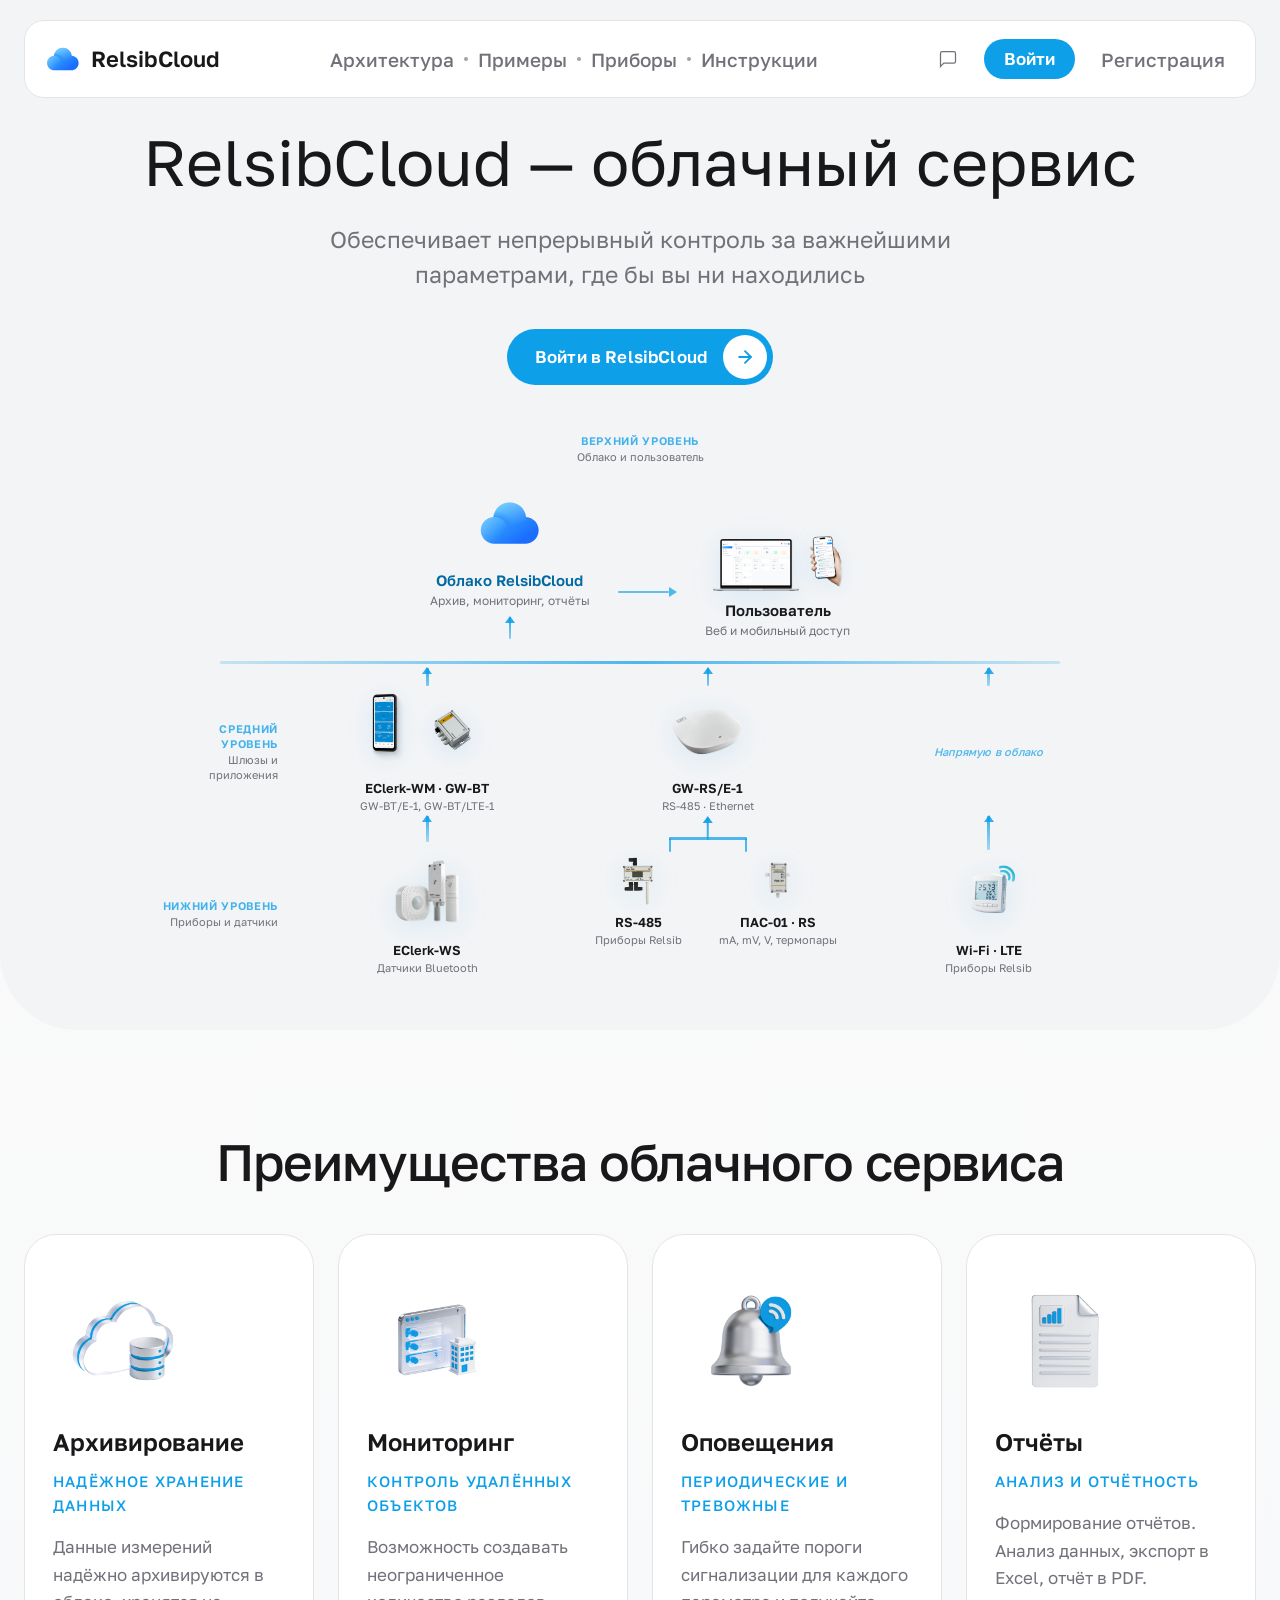
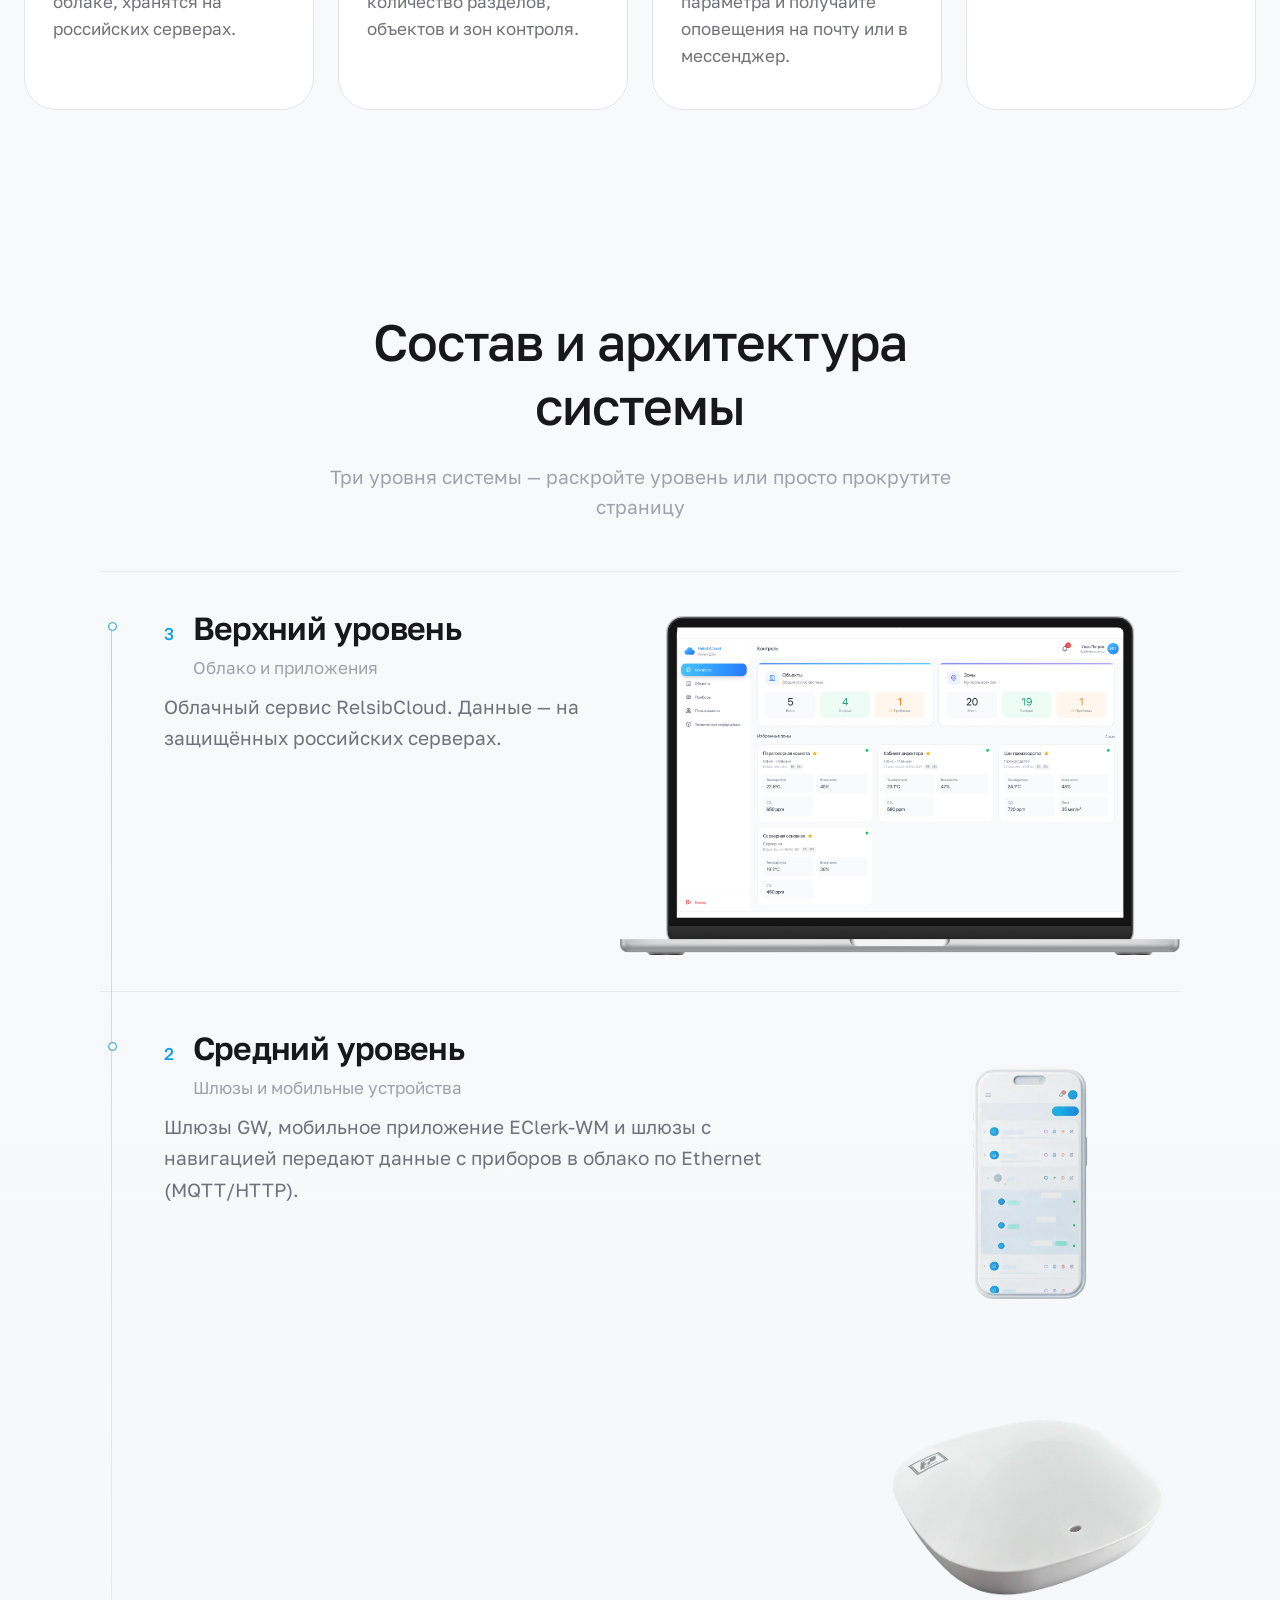
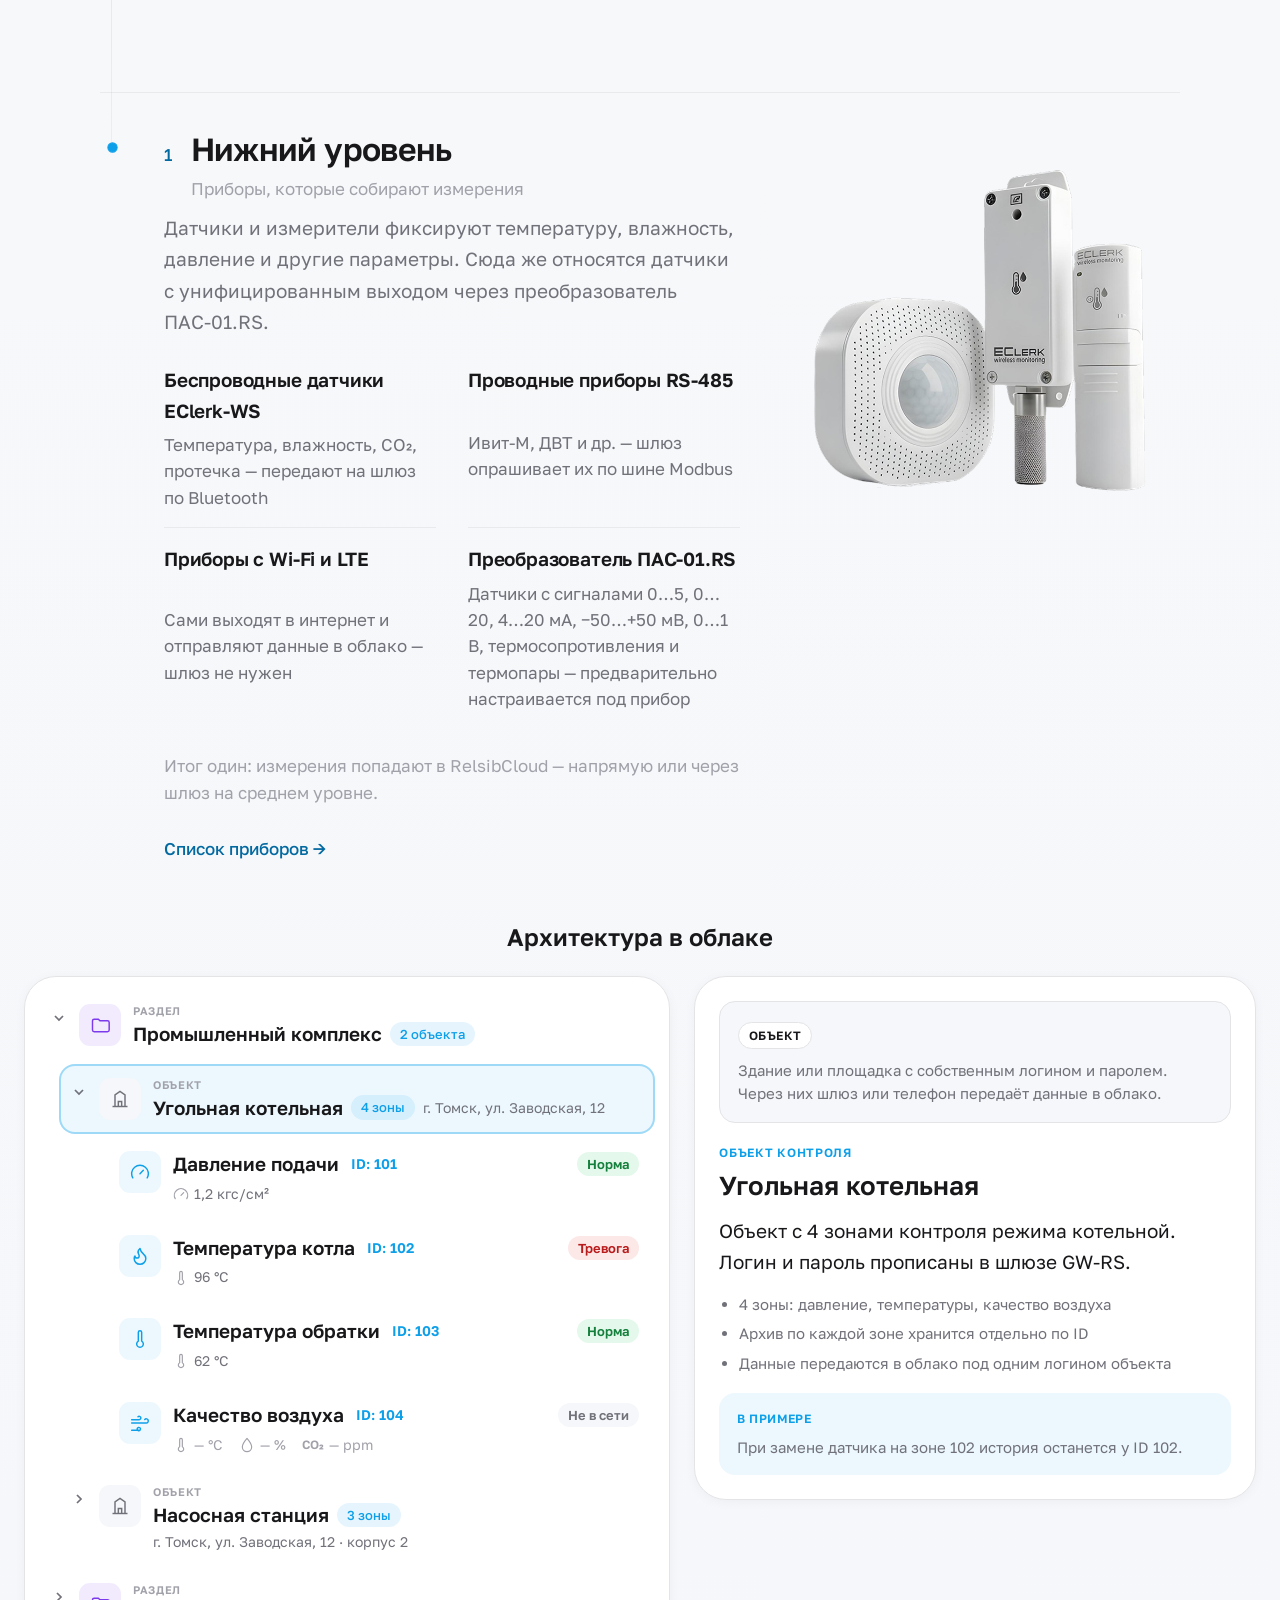
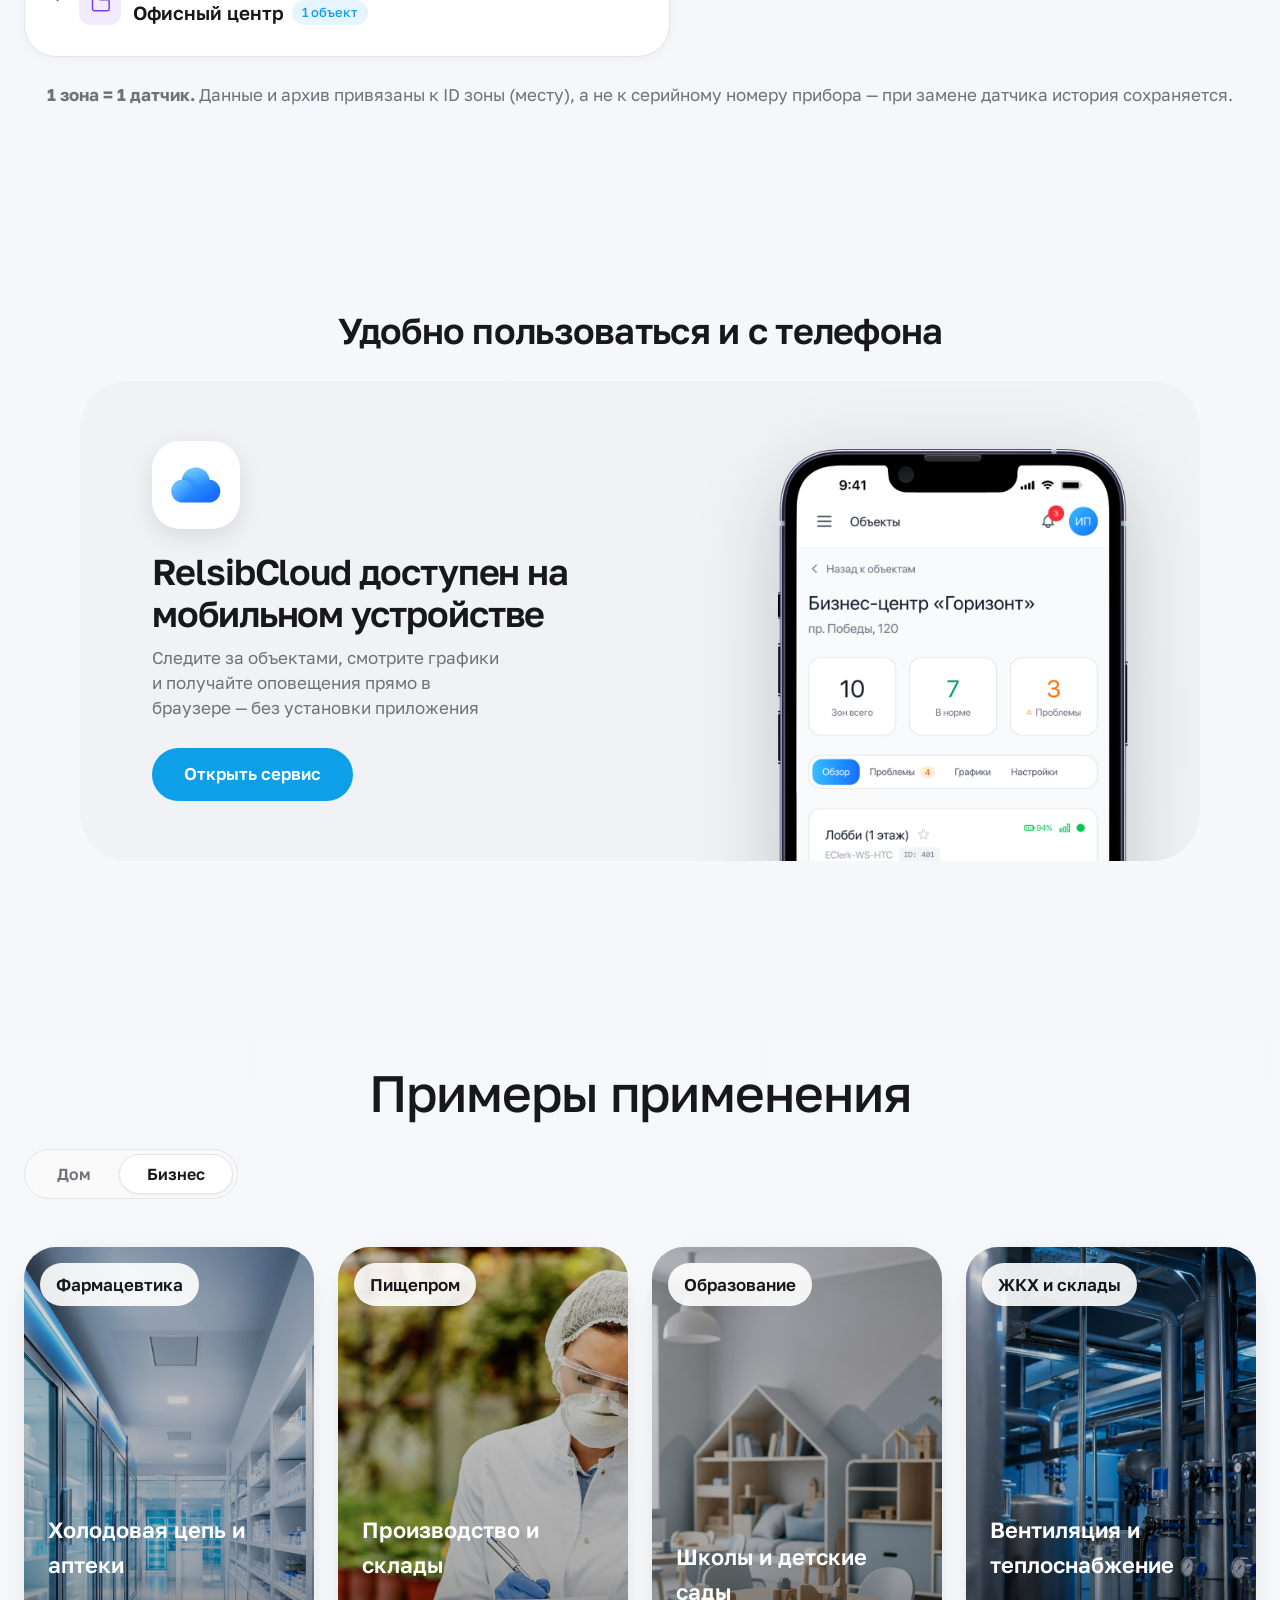
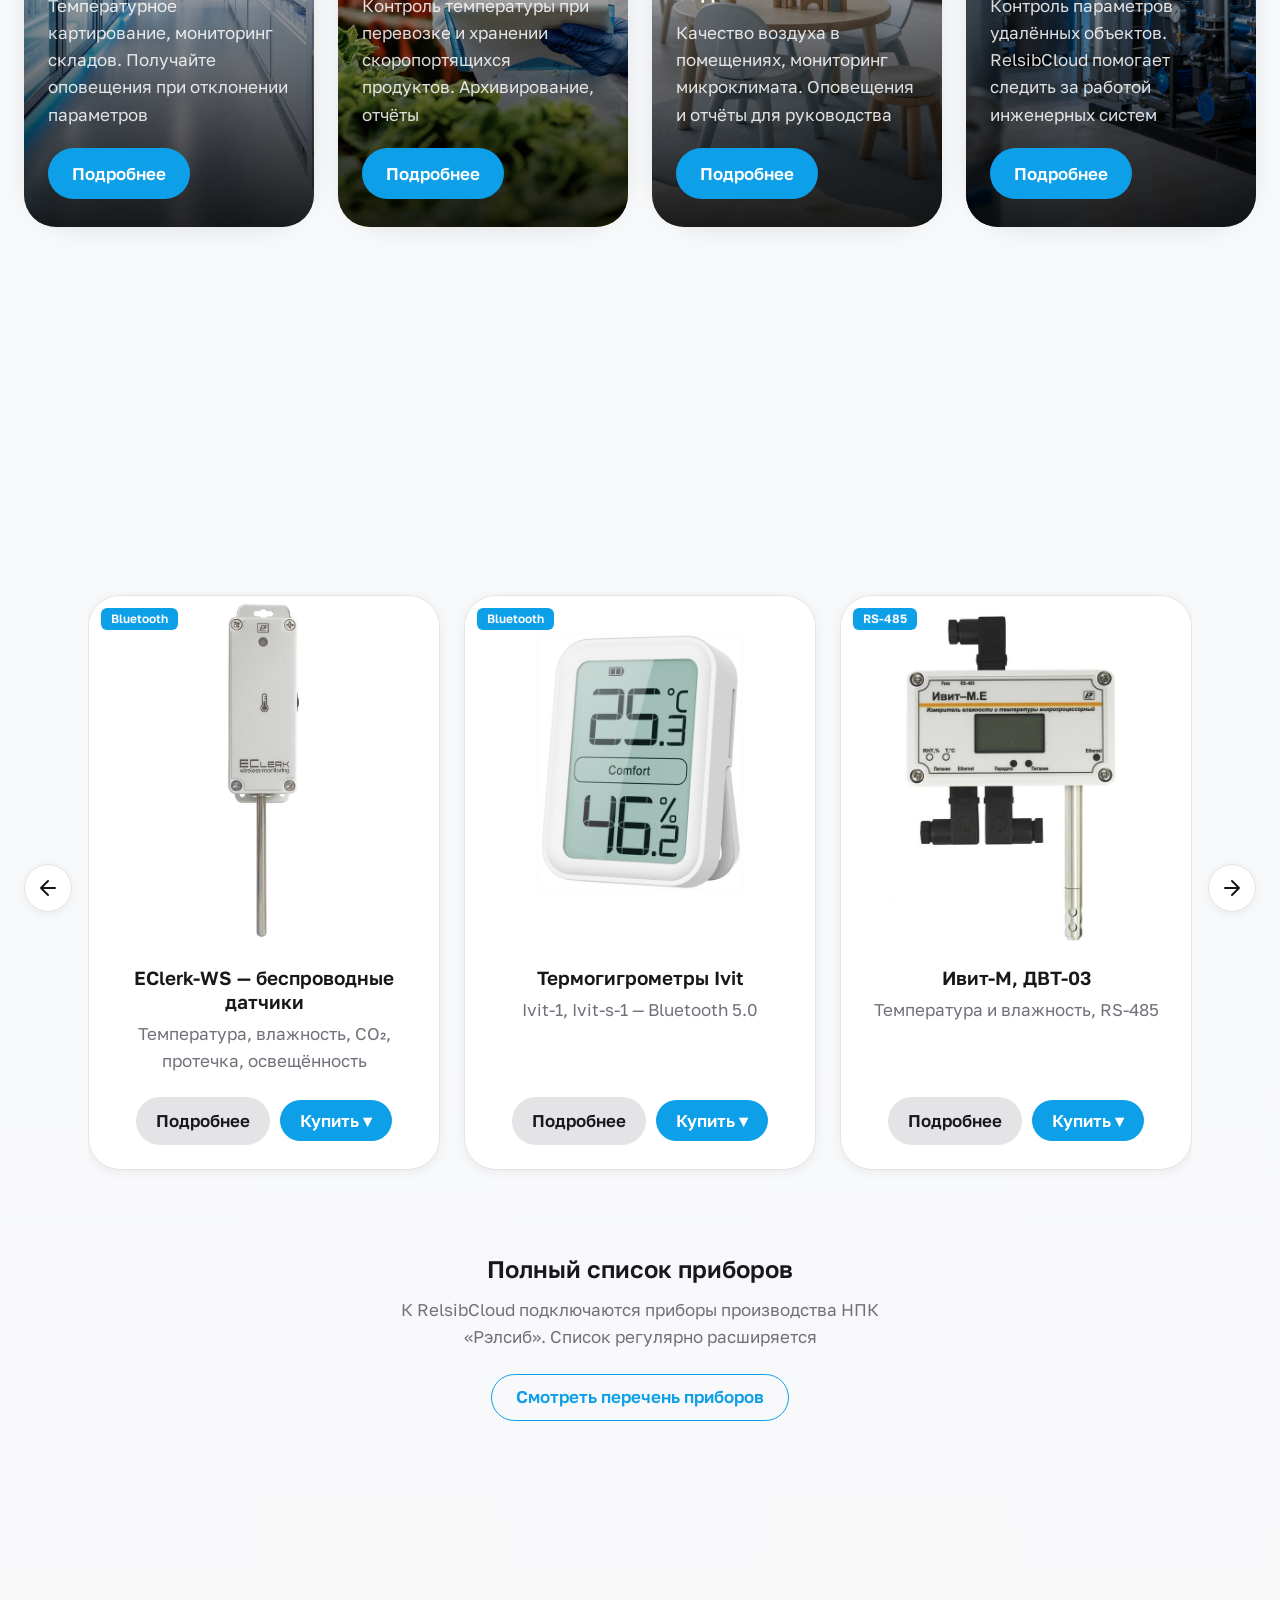
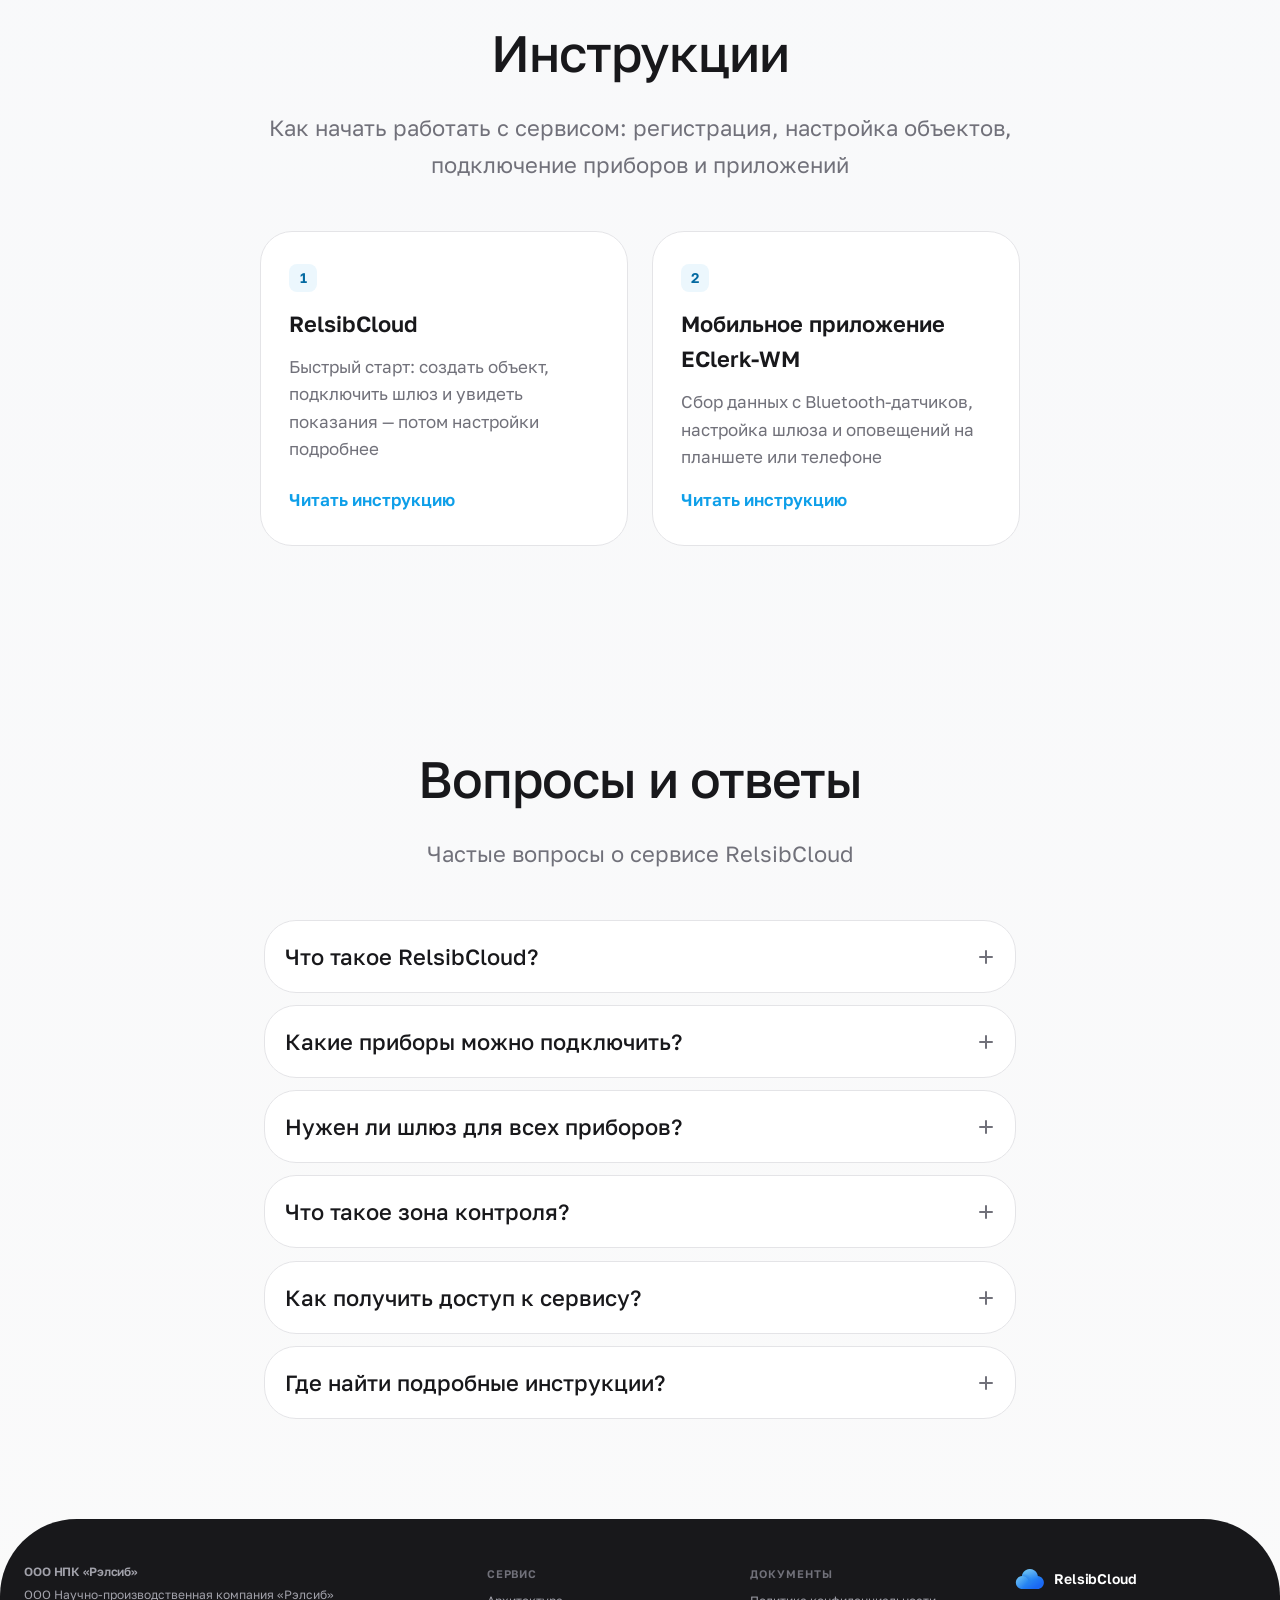
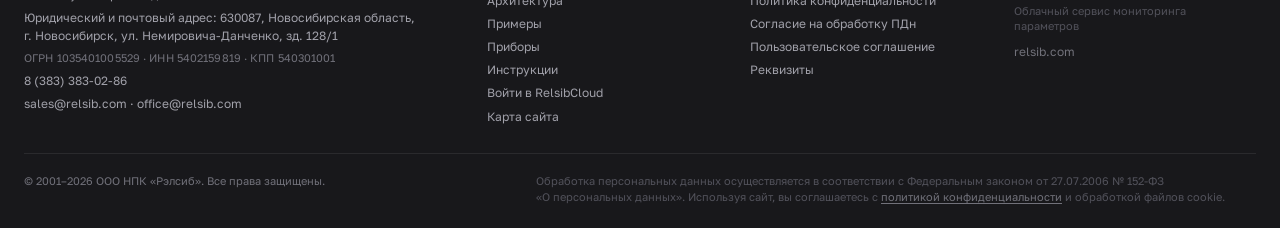
==== commit 275d5f5f: "Implement hero flow diagram in HTML and CSS: Add a new section for visualizing the RelsibCloud archi" ====
--- a/index.html
+++ b/index.html
@@ -34,7 +34,7 @@
   <link rel="preconnect" href="https://fonts.googleapis.com">
   <link rel="preconnect" href="https://fonts.gstatic.com" crossorigin>
   <link href="https://fonts.googleapis.com/css2?family=Golos+Text:wght@400..900&display=swap" rel="stylesheet">
-  <link rel="stylesheet" href="styles.css?v=20260822n">
+  <link rel="stylesheet" href="styles.css?v=20260824p">
   <script type="application/ld+json">
   {
     "@context": "https://schema.org",
@@ -240,6 +240,212 @@
           </a>
         </div>
 
+        <div class="hero-flow" aria-label="Схема RelsibCloud: приборы через шлюзы и приложение либо Wi‑Fi и LTE напрямую — в облако, затем пользователю">
+          <div class="hero-flow__level hero-flow__level--top">
+            <p class="hero-flow__level-label">
+              <span class="hero-flow__level-name">Верхний уровень</span>
+              <span class="hero-flow__level-hint">Облако и пользователь</span>
+            </p>
+            <div class="hero-flow__head">
+              <div class="hero-flow__cloud-group">
+                <figure class="hero-flow__item hero-flow__item--cloud">
+                  <div class="hero-flow__visual hero-flow__visual--logo">
+                    <img src="Images/Logo/Cloud_logo.svg" alt="" width="56" height="56">
+                  </div>
+                  <figcaption class="hero-flow__caption">
+                    <strong>Облако RelsibCloud</strong>
+                    <span>Архив, мониторинг, отчёты</span>
+                  </figcaption>
+                </figure>
+                <div class="hero-flow__stem" aria-hidden="true"></div>
+              </div>
+              <div class="hero-flow__link" aria-hidden="true">
+                <span class="hero-flow__link-line"></span>
+                <span class="hero-flow__link-arrow"></span>
+              </div>
+              <figure class="hero-flow__item hero-flow__item--user">
+                <div class="hero-flow__visual hero-flow__visual--user">
+                  <img src="Images/structure-schema/macbook.png" alt="" width="72" height="44">
+                  <img src="Images/structure-schema/app-mobile.png" alt="" width="28" height="44">
+                </div>
+                <figcaption class="hero-flow__caption">
+                  <strong>Пользователь</strong>
+                  <span>Веб и мобильный доступ</span>
+                </figcaption>
+              </figure>
+            </div>
+          </div>
+
+          <div class="hero-flow__merge" aria-hidden="true"></div>
+
+          <div class="hero-flow__uptakes" aria-hidden="true">
+            <span class="hero-flow__uptake"></span>
+            <span class="hero-flow__uptake"></span>
+            <span class="hero-flow__uptake hero-flow__uptake--direct"></span>
+          </div>
+
+          <div class="hero-flow__desktop-body">
+          <div class="hero-flow__level hero-flow__level--middle">
+            <p class="hero-flow__level-label">
+              <span class="hero-flow__level-name">Средний уровень</span>
+              <span class="hero-flow__level-hint">Шлюзы и приложения</span>
+            </p>
+            <div class="hero-flow__row hero-flow__row--3">
+              <figure class="hero-flow__item">
+                <div class="hero-flow__visual hero-flow__visual--pair">
+                  <img class="hero-flow__img--app" src="Images/hero-ecosystem/eclerk-wm.png" alt="" width="32" height="62">
+                  <img src="Images/structure%20shema/gw-bt-rs-angle%202.png" alt="" width="52" height="52">
+                </div>
+                <figcaption class="hero-flow__caption">
+                  <strong>EClerk‑WM · GW‑BT</strong>
+                  <span>GW‑BT/E‑1, GW‑BT/LTE‑1</span>
+                </figcaption>
+              </figure>
+              <figure class="hero-flow__item">
+                <div class="hero-flow__visual">
+                  <img src="Images/structure%20shema/GW-sideangle%203.png" alt="" width="60" height="60">
+                </div>
+                <figcaption class="hero-flow__caption">
+                  <strong>GW‑RS/E‑1</strong>
+                  <span>RS‑485 · Ethernet</span>
+                </figcaption>
+              </figure>
+              <div class="hero-flow__item hero-flow__item--direct">
+                <p class="hero-flow__direct">Напрямую в облако</p>
+              </div>
+            </div>
+          </div>
+
+          <div class="hero-flow__connectors hero-flow__connectors--3" aria-hidden="true">
+            <span class="hero-flow__vline"></span>
+            <div class="hero-flow__vfork" aria-hidden="true">
+              <span class="hero-flow__vfork-leg hero-flow__vfork-leg--left"></span>
+              <span class="hero-flow__vfork-leg hero-flow__vfork-leg--right"></span>
+              <span class="hero-flow__vfork-bar"></span>
+              <span class="hero-flow__vfork-stem"></span>
+            </div>
+            <span class="hero-flow__vline hero-flow__vline--long"></span>
+          </div>
+
+          <div class="hero-flow__level hero-flow__level--bottom">
+            <p class="hero-flow__level-label">
+              <span class="hero-flow__level-name">Нижний уровень</span>
+              <span class="hero-flow__level-hint">Приборы и датчики</span>
+            </p>
+            <div class="hero-flow__row hero-flow__row--3">
+              <figure class="hero-flow__item">
+                <div class="hero-flow__visual">
+                  <img src="Images/structure%20shema/freepik_0001%20(5)%201.png" alt="" width="72" height="72">
+                </div>
+                <figcaption class="hero-flow__caption">
+                  <strong>EClerk‑WS</strong>
+                  <span>Датчики Bluetooth</span>
+                </figcaption>
+              </figure>
+              <figure class="hero-flow__item hero-flow__item--sources">
+                <div class="hero-flow__sources">
+                  <div class="hero-flow__source">
+                    <img src="Images/devices/Catalog/IVIT-M.png" alt="" width="52" height="52">
+                    <div class="hero-flow__caption">
+                      <strong>RS‑485</strong>
+                      <span>Приборы Relsib</span>
+                    </div>
+                  </div>
+                  <div class="hero-flow__source">
+                    <img src="Images/devices/Catalog/PAS-01.png" alt="" width="48" height="48">
+                    <div class="hero-flow__caption">
+                      <strong>ПАС‑01 · RS</strong>
+                      <span>mA, mV, V, термопары</span>
+                    </div>
+                  </div>
+                </div>
+              </figure>
+              <figure class="hero-flow__item">
+                <div class="hero-flow__visual">
+                  <img src="Images/hero-ecosystem/wifi-lte.png?v=2" alt="" width="64" height="64">
+                </div>
+                <figcaption class="hero-flow__caption">
+                  <strong>Wi‑Fi · LTE</strong>
+                  <span>Приборы Relsib</span>
+                </figcaption>
+              </figure>
+            </div>
+          </div>
+          </div>
+
+          <div class="hero-flow__lanes">
+            <div class="hero-flow__lane">
+              <figure class="hero-flow__item">
+                <div class="hero-flow__visual">
+                  <img src="Images/structure%20shema/freepik_0001%20(5)%201.png" alt="" width="72" height="72">
+                </div>
+                <figcaption class="hero-flow__caption">
+                  <strong>EClerk‑WS</strong>
+                  <span>Датчики Bluetooth</span>
+                </figcaption>
+              </figure>
+              <span class="hero-flow__vline" aria-hidden="true"></span>
+              <figure class="hero-flow__item">
+                <div class="hero-flow__visual hero-flow__visual--pair">
+                  <img class="hero-flow__img--app" src="Images/hero-ecosystem/eclerk-wm.png" alt="" width="32" height="62">
+                  <img src="Images/structure%20shema/gw-bt-rs-angle%202.png" alt="" width="52" height="52">
+                </div>
+                <figcaption class="hero-flow__caption">
+                  <strong>EClerk‑WM · GW‑BT</strong>
+                  <span>GW‑BT/E‑1, GW‑BT/LTE‑1</span>
+                </figcaption>
+              </figure>
+            </div>
+
+            <div class="hero-flow__lane hero-flow__lane--rs">
+              <div class="hero-flow__sources hero-flow__sources--lane">
+                <figure class="hero-flow__item">
+                  <div class="hero-flow__visual">
+                    <img src="Images/devices/Catalog/IVIT-M.png" alt="" width="64" height="64">
+                  </div>
+                  <figcaption class="hero-flow__caption">
+                    <strong>RS‑485</strong>
+                    <span>Приборы Relsib</span>
+                  </figcaption>
+                </figure>
+                <figure class="hero-flow__item">
+                  <div class="hero-flow__visual">
+                    <img src="Images/devices/Catalog/PAS-01.png" alt="" width="56" height="56">
+                  </div>
+                  <figcaption class="hero-flow__caption">
+                    <strong>ПАС‑01 · RS</strong>
+                    <span>mA, mV, V, термопары</span>
+                  </figcaption>
+                </figure>
+              </div>
+              <span class="hero-flow__vline" aria-hidden="true"></span>
+              <figure class="hero-flow__item">
+                <div class="hero-flow__visual">
+                  <img src="Images/structure%20shema/GW-sideangle%203.png" alt="" width="60" height="60">
+                </div>
+                <figcaption class="hero-flow__caption">
+                  <strong>GW‑RS/E‑1</strong>
+                  <span>RS‑485 · Ethernet</span>
+                </figcaption>
+              </figure>
+            </div>
+
+            <div class="hero-flow__lane hero-flow__lane--direct">
+              <figure class="hero-flow__item">
+                <div class="hero-flow__visual">
+                  <img src="Images/hero-ecosystem/wifi-lte.png?v=2" alt="" width="64" height="64">
+                </div>
+                <figcaption class="hero-flow__caption">
+                  <strong>Wi‑Fi · LTE</strong>
+                  <span>Приборы Relsib</span>
+                </figcaption>
+              </figure>
+              <span class="hero-flow__vline hero-flow__vline--long" aria-hidden="true"></span>
+              <p class="hero-flow__direct">Напрямую в облако</p>
+            </div>
+          </div>
+        </div>
+
         <div class="hero-tree" aria-label="Иерархия системы: приборы → шлюзы и приложения → RelsibCloud → пользователь">
           <div class="hero-tree__step">
             <span class="hero-tree__badge">Нижний уровень</span>
@@ -259,14 +465,14 @@
             <div class="hero-tree__paths">
               <div class="hero-tree__path-row">
                 <div class="hero-tree__card hero-tree__card--sm">
-                  <img class="hero-tree__icon" src="Images/hero-ecosystem/gateways.png?v=2" alt="" width="64" height="64">
+                  <img class="hero-tree__icon" src="Images/structure%20shema/GW-sideangle%203.png" alt="" width="64" height="64">
                   <div class="hero-tree__meta">
                     <strong>Шлюзы GW</strong>
                     <span>Bluetooth, RS‑485 → Ethernet</span>
                   </div>
                 </div>
                 <div class="hero-tree__card hero-tree__card--sm">
-                  <img class="hero-tree__icon" src="Images/hero-ecosystem/mobile-app.png?v=2" alt="" width="64" height="64">
+                  <img class="hero-tree__icon" src="Images/hero-ecosystem/eclerk-wm.png" alt="" width="64" height="64">
                   <div class="hero-tree__meta">
                     <strong>EClerk‑WM</strong>
                     <span>Android‑приложение</span>
@@ -301,7 +507,7 @@
 
           <div class="hero-tree__step">
             <div class="hero-tree__card">
-              <img class="hero-tree__icon" src="Images/hero-ecosystem/user.png?v=2" alt="" width="80" height="80">
+              <img class="hero-tree__icon" src="Images/structure-schema/macbook.png" alt="" width="80" height="80">
               <div class="hero-tree__meta">
                 <strong>Пользователь</strong>
                 <span>Веб‑интерфейс и мобильный доступ</span>
@@ -1345,36 +1551,6 @@
             </div>
           </div>
         </div>
-        <div class="device-card">
-          <div class="device-card__media">
-            <div class="device-card__tags">
-              <span class="device-card__tag">Bluetooth</span>
-              <span class="device-card__tag">RS-485</span>
-            </div>
-            <div class="device-card__image">
-              <img src="Images/devices/Catalog/GW-RS-E-1.jpg" alt="Шлюзы GW">
-            </div>
-          </div>
-          <h4 class="device-card__title">Шлюзы GW</h4>
-          <p class="device-card__desc">Bluetooth или RS-485 → Ethernet (RelsibCloud), до 30 приборов. Есть исполнения IP54 для работы от −40 °C</p>
-          <div class="device-card__actions">
-            <a href="devices.html" class="device-card__link">Подробнее</a>
-            <div class="device-card__dropdown">
-              <button class="device-card__dropdown-btn" type="button" aria-expanded="false" aria-haspopup="true">Купить ▾</button>
-              <ul class="device-card__dropdown-menu">
-                <li><a href="https://relsib.com/product/preobrazovatel-interfejsov-gw-bte-1" target="_blank" rel="noopener"><span class="device-card__menu-logo"><img src="Images/marketplaces/relsib-sign-logo.svg" alt="" width="24" height="24"></span>GW-Bl/E-1 — relsib.com</a></li>
-                <li><a href="https://relsib.com/product/preobrazovatel-interfejsov-gw-rse-1" target="_blank" rel="noopener"><span class="device-card__menu-logo"><img src="Images/marketplaces/relsib-sign-logo.svg" alt="" width="24" height="24"></span>GW-RS/E-1 — relsib.com</a></li>
-                <li><a href="https://relsib.com/product/preobrazovatel-interfejsov-shlyuz-gw-rs-e-1-i" target="_blank" rel="noopener"><span class="device-card__menu-logo"><img src="Images/marketplaces/relsib-sign-logo.svg" alt="" width="24" height="24"></span>GW-RS/E-1-I — relsib.com</a></li>
-                <li><a href="https://relsib.com/product/preobrazovatel-interfejsov-shlyuz-gw-bt-rs-i" target="_blank" rel="noopener"><span class="device-card__menu-logo"><img src="Images/marketplaces/relsib-sign-logo.svg" alt="" width="24" height="24"></span>GW-BT/RS-I — relsib.com</a></li>
-                <li><a href="https://relsib.com/product/preobrazovatel-interfejsov-shlyuz-gw-bt-e-1-i" target="_blank" rel="noopener"><span class="device-card__menu-logo"><img src="Images/marketplaces/relsib-sign-logo.svg" alt="" width="24" height="24"></span>GW-BT/E-1-I — relsib.com</a></li>
-                <li><a href="https://relsib.com/catalog/preobrazovateli-interfeysov-shlyuzy/" target="_blank" rel="noopener"><span class="device-card__menu-logo"><img src="Images/marketplaces/relsib-sign-logo.svg" alt="" width="24" height="24"></span>Весь каталог шлюзов</a></li>
-                <li><a href="https://www.ozon.ru/search/?text=Рэлсиб" target="_blank" rel="noopener"><span class="device-card__menu-logo"><img src="Images/marketplaces/ozon-icon-logo.svg" alt="" width="24" height="24"></span>Ozon</a></li>
-                <li><a href="https://www.wildberries.ru/catalog/0/search.aspx?search=Рэлсиб" target="_blank" rel="noopener"><span class="device-card__menu-logo"><img src="Images/marketplaces/wildberries-sign-logo.svg" alt="" width="24" height="24"></span>Wildberries</a></li>
-                <li><a href="https://market.yandex.ru/search?text=Рэлсиб" target="_blank" rel="noopener"><span class="device-card__menu-logo"><img src="Images/marketplaces/yandex-market-sign-logo.svg" alt="" width="24" height="24"></span>Яндекс Маркет</a></li>
-              </ul>
-            </div>
-          </div>
-        </div>
       </div>
       </div>
       <nav class="devices__nav" aria-label="Навигация по приборам">
--- a/styles.css
+++ b/styles.css
@@ -538,9 +538,501 @@
   color: var(--text-muted);
 }
 
-/* Hero vertical tree */
+/* Hero flow diagram — open layout, no card boxes */
+.hero-flow {
+  display: flex;
+  flex-direction: column;
+  align-items: center;
+  width: 100%;
+  gap: 0;
+  padding-top: 4px;
+}
+
+.hero-flow__head {
+  display: flex;
+  align-items: flex-end;
+  justify-content: center;
+  gap: clamp(12px, 2.5vw, 28px);
+  width: 100%;
+  margin-bottom: 12px;
+}
+
+.hero-flow__item {
+  display: flex;
+  flex-direction: column;
+  align-items: center;
+  gap: 10px;
+  margin: 0;
+  padding: 0;
+  border: 0;
+  background: none;
+  box-shadow: none;
+}
+
+.hero-flow__item {
+  display: flex;
+  flex-direction: column;
+  align-items: center;
+  gap: 10px;
+  margin: 0;
+  padding: 0;
+  border: 0;
+  background: none;
+  box-shadow: none;
+}
+
+.hero-flow__visual {
+  display: flex;
+  align-items: center;
+  justify-content: center;
+  min-height: 76px;
+}
+
+.hero-flow__visual img {
+  display: block;
+  width: auto;
+  height: auto;
+  max-width: 100%;
+  object-fit: contain;
+}
+
+.hero-flow__visual--logo img {
+  width: 66px;
+  height: 66px;
+}
+
+.hero-flow__visual--user {
+  gap: 10px;
+  align-items: flex-end;
+}
+
+.hero-flow__visual--user img:first-child {
+  width: clamp(68px, 8vw, 86px);
+  height: auto;
+  filter: drop-shadow(0 6px 14px rgba(14, 159, 233, 0.12));
+}
+
+.hero-flow__visual--user img:last-child {
+  width: clamp(26px, 3.5vw, 34px);
+  height: auto;
+  filter: drop-shadow(0 4px 10px rgba(14, 159, 233, 0.1));
+}
+
+.hero-flow__visual--pair {
+  gap: 10px;
+}
+
+.hero-flow__visual--pair img:first-child,
+.hero-flow__img--app {
+  width: auto;
+  height: clamp(64px, 8vw, 78px);
+  filter: drop-shadow(0 5px 12px rgba(14, 159, 233, 0.12));
+}
+
+.hero-flow__visual--pair img:last-child {
+  width: 62px;
+  height: 62px;
+  filter: drop-shadow(0 5px 12px rgba(14, 159, 233, 0.14));
+}
+
+.hero-flow__visual:not(.hero-flow__visual--logo):not(.hero-flow__visual--user):not(.hero-flow__visual--pair) img {
+  width: clamp(64px, 7vw, 78px);
+  height: clamp(64px, 7vw, 78px);
+  filter: drop-shadow(0 5px 14px rgba(14, 159, 233, 0.12));
+}
+
+.hero-flow__caption {
+  display: flex;
+  flex-direction: column;
+  align-items: center;
+  gap: 3px;
+  min-width: 0;
+  text-align: center;
+}
+
+.hero-flow__caption strong {
+  font-size: 13px;
+  font-weight: var(--font-weight-semibold);
+  line-height: 1.25;
+  color: var(--text);
+}
+
+.hero-flow__caption span {
+  font-size: 11px;
+  line-height: 1.35;
+  color: var(--text-muted);
+}
+
+.hero-flow__item--cloud .hero-flow__caption strong {
+  font-size: 15px;
+  color: var(--accent-dark);
+}
+
+.hero-flow__item--cloud .hero-flow__caption span,
+.hero-flow__item--user .hero-flow__caption span {
+  font-size: 12px;
+}
+
+.hero-flow__item--user .hero-flow__caption strong {
+  font-size: 15px;
+}
+
+.hero-flow__link {
+  display: flex;
+  align-items: center;
+  flex-shrink: 0;
+  margin-bottom: 42px;
+}
+
+.hero-flow__link-line {
+  width: clamp(24px, 4vw, 52px);
+  height: 2.5px;
+  background: rgba(14, 159, 233, 0.62);
+  border-radius: 1px;
+}
+
+.hero-flow__link-arrow {
+  width: 0;
+  height: 0;
+  border-top: 5px solid transparent;
+  border-bottom: 5px solid transparent;
+  border-left: 8px solid rgba(14, 159, 233, 0.72);
+}
+
+.hero-flow__cloud-group {
+  display: flex;
+  flex-direction: column;
+  align-items: center;
+  gap: 0;
+}
+
+.hero-flow__stem {
+  position: relative;
+  width: 2.5px;
+  height: 22px;
+  margin: 8px auto 0;
+  background: linear-gradient(to top, rgba(14, 159, 233, 0.45), rgba(14, 159, 233, 0.88));
+  border-radius: 1px;
+}
+
+.hero-flow__stem::after {
+  content: "";
+  position: absolute;
+  top: -1px;
+  left: 50%;
+  transform: translateX(-50%);
+  border-left: 5px solid transparent;
+  border-right: 5px solid transparent;
+  border-bottom: 7px solid rgba(14, 159, 233, 0.88);
+}
+
+.hero-flow__merge {
+  position: relative;
+  width: min(94%, 840px);
+  height: 2.5px;
+  margin: 8px auto 4px;
+  background: linear-gradient(
+    90deg,
+    rgba(14, 159, 233, 0.2) 0%,
+    rgba(14, 159, 233, 0.72) 50%,
+    rgba(14, 159, 233, 0.2) 100%
+  );
+  border-radius: 1px;
+}
+
+.hero-flow__uptakes {
+  display: grid;
+  grid-template-columns: minmax(92px, 118px) repeat(3, minmax(0, 1fr));
+  gap: clamp(10px, 1.6vw, 18px);
+  width: 100%;
+  margin-bottom: 6px;
+}
+
+.hero-flow__uptake {
+  position: relative;
+  justify-self: center;
+  width: 2.5px;
+  height: 18px;
+  background: linear-gradient(to top, rgba(14, 159, 233, 0.5), rgba(14, 159, 233, 0.85));
+  border-radius: 1px;
+}
+
+.hero-flow__uptake:nth-child(1) { grid-column: 2; }
+.hero-flow__uptake:nth-child(2) { grid-column: 3; }
+.hero-flow__uptake:nth-child(3) { grid-column: 4; }
+
+.hero-flow__uptake::after {
+  content: "";
+  position: absolute;
+  top: -1px;
+  left: 50%;
+  transform: translateX(-50%);
+  border-left: 5px solid transparent;
+  border-right: 5px solid transparent;
+  border-bottom: 7px solid rgba(14, 159, 233, 0.85);
+}
+
+.hero-flow__uptake--direct {
+  background: linear-gradient(to top, rgba(14, 159, 233, 0.35), rgba(14, 159, 233, 0.72));
+}
+
+.hero-flow__level {
+  display: grid;
+  grid-template-columns: minmax(92px, 118px) minmax(0, 1fr);
+  gap: clamp(10px, 1.6vw, 18px);
+  align-items: center;
+  width: 100%;
+}
+
+.hero-flow__level--top {
+  margin-bottom: 2px;
+}
+
+.hero-flow__level--top .hero-flow__head {
+  grid-column: 1 / -1;
+  justify-self: center;
+}
+
+.hero-flow__level--top .hero-flow__level-label {
+  grid-column: 1 / -1;
+  justify-self: center;
+  text-align: center;
+  margin-bottom: 2px;
+}
+
+.hero-flow__level-label {
+  display: flex;
+  flex-direction: column;
+  gap: 2px;
+  margin: 0;
+  text-align: right;
+}
+
+.hero-flow__level-name {
+  font-size: 11px;
+  font-weight: var(--font-weight-semibold);
+  letter-spacing: 0.06em;
+  text-transform: uppercase;
+  line-height: 1.3;
+  color: rgba(14, 159, 233, 0.78);
+}
+
+.hero-flow__level-hint {
+  font-size: 11px;
+  line-height: 1.35;
+  color: var(--text-muted);
+}
+
+.hero-flow__row {
+  display: grid;
+  grid-template-columns: repeat(4, minmax(0, 1fr));
+  gap: clamp(10px, 1.6vw, 18px);
+  width: 100%;
+}
+
+.hero-flow__row--3 {
+  grid-template-columns: repeat(3, minmax(0, 1fr));
+}
+
+.hero-flow__sources {
+  display: flex;
+  align-items: flex-start;
+  justify-content: center;
+  gap: clamp(10px, 1.4vw, 16px);
+  width: 100%;
+}
+
+.hero-flow__source {
+  display: flex;
+  flex-direction: column;
+  align-items: center;
+  gap: 8px;
+  flex: 1 1 0;
+  min-width: 0;
+}
+
+.hero-flow__source img {
+  width: clamp(44px, 5vw, 52px);
+  height: clamp(44px, 5vw, 52px);
+  object-fit: contain;
+  filter: drop-shadow(0 5px 14px rgba(14, 159, 233, 0.12));
+}
+
+.hero-flow__item--sources {
+  gap: 0;
+}
+
+.hero-flow__connectors {
+  display: grid;
+  grid-template-columns: minmax(92px, 118px) repeat(4, minmax(0, 1fr));
+  gap: clamp(10px, 1.6vw, 18px);
+  width: 100%;
+  margin: 2px 0;
+}
+
+.hero-flow__connectors--3 {
+  grid-template-columns: minmax(92px, 118px) repeat(3, minmax(0, 1fr));
+}
+
+.hero-flow__connectors .hero-flow__vline {
+  grid-column: span 1;
+  justify-self: center;
+  margin: 0;
+}
+
+.hero-flow__connectors--3 > .hero-flow__vline:nth-child(1) { grid-column: 2; }
+.hero-flow__connectors--3 > .hero-flow__vfork { grid-column: 3; }
+.hero-flow__connectors--3 > .hero-flow__vline:nth-child(3) { grid-column: 4; }
+
+/* Y-connector: RS-485 + PAS-01 → GW-RS/E-1 */
+.hero-flow__vfork {
+  position: relative;
+  width: min(100%, 140px);
+  height: 36px;
+  justify-self: center;
+}
+
+.hero-flow__vfork-leg {
+  position: absolute;
+  bottom: 0;
+  width: 2.5px;
+  height: 14px;
+  background: rgba(14, 159, 233, 0.72);
+  border-radius: 1px;
+}
+
+.hero-flow__vfork-leg--left {
+  left: 22%;
+}
+
+.hero-flow__vfork-leg--right {
+  right: 22%;
+}
+
+.hero-flow__vfork-bar {
+  position: absolute;
+  left: 22%;
+  right: 22%;
+  bottom: 12px;
+  height: 2.5px;
+  background: rgba(14, 159, 233, 0.72);
+  border-radius: 1px;
+}
+
+.hero-flow__vfork-stem {
+  position: absolute;
+  left: 50%;
+  bottom: 12px;
+  transform: translateX(-50%);
+  width: 2.5px;
+  height: 22px;
+  background: linear-gradient(to top, rgba(14, 159, 233, 0.72), rgba(14, 159, 233, 0.9));
+  border-radius: 1px;
+}
+
+.hero-flow__vfork-stem::after {
+  content: "";
+  position: absolute;
+  top: -2px;
+  left: 50%;
+  transform: translateX(-50%);
+  border-left: 5px solid transparent;
+  border-right: 5px solid transparent;
+  border-bottom: 7px solid rgba(14, 159, 233, 0.9);
+}
+
+.hero-flow__connectors .hero-flow__vline:nth-child(1) { grid-column: 2; }
+.hero-flow__connectors .hero-flow__vline:nth-child(2) { grid-column: 3; }
+.hero-flow__connectors .hero-flow__vline:nth-child(3) { grid-column: 4; }
+.hero-flow__connectors .hero-flow__vline:nth-child(4) { grid-column: 5; }
+
+.hero-flow__item--direct {
+  display: flex;
+  align-items: center;
+  justify-content: center;
+  min-height: 76px;
+}
+
+.hero-flow__direct {
+  margin: 0;
+  padding: 0;
+  font-size: 11px;
+  font-weight: var(--font-weight-medium);
+  font-style: italic;
+  line-height: 1.3;
+  letter-spacing: 0.01em;
+  text-align: center;
+  color: rgba(14, 159, 233, 0.72);
+  background: none;
+  border: 0;
+}
+
+.hero-flow__vline {
+  position: relative;
+  width: 2.5px;
+  height: 26px;
+  background: linear-gradient(to top, rgba(14, 159, 233, 0.35), rgba(14, 159, 233, 0.82));
+  border-radius: 1px;
+}
+
+.hero-flow__vline::after {
+  content: "";
+  position: absolute;
+  top: -1px;
+  left: 50%;
+  transform: translateX(-50%);
+  border-left: 5px solid transparent;
+  border-right: 5px solid transparent;
+  border-bottom: 7px solid rgba(14, 159, 233, 0.82);
+}
+
+.hero-flow__vline--long {
+  height: 34px;
+}
+
+.hero-flow__desktop-body {
+  display: block;
+  width: 100%;
+}
+
+.hero-flow__lanes {
+  display: none;
+  width: 100%;
+}
+
+.hero-flow__lane {
+  display: flex;
+  flex-direction: column-reverse;
+  align-items: center;
+  gap: 0;
+  min-width: 0;
+}
+
+.hero-flow__lane .hero-flow__direct {
+  margin: 0 0 6px;
+}
+
+.hero-flow__sources--lane {
+  flex: 1 1 0;
+  min-width: 0;
+}
+
+.hero-flow__lane--rs.hero-flow__lane {
+  flex-wrap: wrap;
+  justify-content: center;
+}
+
+@media (max-width: 480px) {
+  .hero-flow__lane--rs .hero-flow__sources--lane {
+    flex-direction: column;
+    align-items: center;
+    gap: 8px;
+    width: 100%;
+  }
+}
+
 .hero-tree {
-  display: flex;
+  display: none;
   flex-direction: column;
   align-items: center;
   width: 100%;
@@ -7098,32 +7590,6 @@
   color: var(--text);
 }
 
-.use-case-toc {
-  display: flex;
-  flex-wrap: wrap;
-  gap: 8px 12px;
-  margin-bottom: 28px;
-  padding: 14px 18px;
-  background: var(--bg-card);
-  border: 1px solid var(--border);
-  border-radius: var(--radius);
-}
-
-.use-case-toc a {
-  font-size: 15px;
-  font-weight: var(--font-weight-medium);
-  color: var(--text-muted);
-  text-decoration: none;
-  padding: 4px 0;
-  border-bottom: 2px solid transparent;
-  transition: color 0.15s, border-color 0.15s;
-}
-
-.use-case-toc a:hover {
-  color: var(--accent);
-  border-bottom-color: var(--accent);
-}
-
 .use-case-article.guide {
   gap: 28px;
 }
@@ -7727,73 +8193,107 @@
 }
 
 .use-case-sales__inner {
-  padding: 36px 32px;
-  background: linear-gradient(135deg, #0a1628 0%, #1e3a5f 100%);
+  padding: 28px 24px 32px;
+  background: var(--bg-card);
+  border: 1px solid var(--border);
   border-radius: var(--radius);
-  color: #fff;
   text-align: center;
 }
 
 .use-case-sales__title {
-  margin: 0 0 12px;
-  font-size: clamp(24px, 3vw, 32px);
+  margin: 0 0 8px;
+  font-size: clamp(20px, 2.5vw, 26px);
   font-weight: var(--font-weight-semibold);
+  color: var(--text);
+  letter-spacing: -0.02em;
 }
 
 .use-case-sales__text {
-  margin: 0 auto 24px;
-  max-width: 640px;
-  font-size: var(--font-size-body-sm);
+  margin: 0 auto 20px;
+  max-width: 520px;
+  font-size: var(--font-size-caption);
   line-height: var(--line-height-loose);
-  color: rgba(255, 255, 255, 0.85);
+  color: var(--text-muted);
 }
 
 .use-case-sales__steps {
   display: flex;
   flex-wrap: wrap;
   justify-content: center;
-  gap: 12px 24px;
-  margin-bottom: 24px;
+  gap: 6px 16px;
+  margin-bottom: 22px;
 }
 
 .use-case-sales__step {
-  font-size: 15px;
-  color: rgba(255, 255, 255, 0.9);
+  font-size: 14px;
+  line-height: 1.45;
+  color: var(--text-muted);
 }
 
 .use-case-sales__step span {
-  display: inline-flex;
-  align-items: center;
-  justify-content: center;
-  width: 24px;
-  height: 24px;
-  margin-right: 6px;
-  background: var(--accent);
-  border-radius: 50%;
-  font-size: 13px;
+  display: inline;
+  width: auto;
+  height: auto;
+  margin-right: 4px;
+  background: none;
+  border-radius: 0;
+  font-size: 14px;
   font-weight: var(--font-weight-semibold);
+  color: var(--accent);
 }
 
 .use-case-sales__step a {
-  color: #7dd3fc;
+  color: var(--accent);
+  text-decoration: none;
+}
+
+.use-case-sales__step a:hover {
+  text-decoration: underline;
 }
 
 .use-case-sales__actions {
   display: flex;
   flex-wrap: wrap;
   justify-content: center;
-  gap: 12px;
-  margin-bottom: 16px;
+  align-items: center;
+  gap: 10px;
+  margin-bottom: 12px;
+}
+
+.use-case-sales__actions .btn--primary {
+  min-height: 48px;
+  padding: 12px 28px;
+  font-size: var(--font-size-caption);
+}
+
+.use-case-sales__actions .btn--ghost {
+  min-height: 48px;
+  padding: 12px 20px;
+  font-size: var(--font-size-caption);
+  color: var(--text);
+  border: 1px solid var(--border);
+  border-radius: var(--radius-pill);
+}
+
+.use-case-sales__actions .btn--ghost:hover {
+  color: var(--accent);
+  border-color: rgba(14, 159, 233, 0.35);
+  background: var(--accent-soft);
 }
 
 .use-case-sales__contact {
   margin: 0;
-  font-size: 15px;
-  color: rgba(255, 255, 255, 0.7);
+  font-size: 14px;
+  color: var(--text-light);
 }
 
 .use-case-sales__contact a {
-  color: #7dd3fc;
+  color: var(--text-muted);
+  text-decoration: none;
+}
+
+.use-case-sales__contact a:hover {
+  color: var(--accent);
 }
 
 .use-case-hero {
@@ -7868,14 +8368,6 @@
 @media (max-width: 640px) {
   .use-case-pains {
     grid-template-columns: 1fr;
-  }
-
-  .use-case-toc {
-    gap: 6px 10px;
-  }
-
-  .use-case-toc a {
-    font-size: 14px;
   }
 }
 
@@ -8774,6 +9266,18 @@
     max-width: 100%;
   }
 
+  /* Desktop architecture diagram — hide on mobile */
+  .hero-flow {
+    display: none !important;
+  }
+
+  /* Old vertical tree — mobile only */
+  .hero-tree {
+    display: flex;
+    width: min(100%, 400px);
+    margin-inline: auto;
+  }
+
   .hero-tree__path-row {
     flex-direction: column;
   }
@@ -8782,6 +9286,11 @@
     flex-direction: row;
     text-align: left;
     width: 100%;
+  }
+
+  .hero-tree__card,
+  .hero-tree__paths {
+    max-width: 100%;
   }
 
   .hero:has(.hero__image--ecosystem) {
@@ -8908,14 +9417,18 @@
     padding: 88px 14px 28px;
   }
 
-  .hero-tree__card,
-  .hero-tree__paths {
-    max-width: 100%;
+  .hero-tree {
+    width: 100%;
   }
 
   .hero-tree__icon {
     width: 52px;
     height: 52px;
+  }
+
+  .hero-tree__card--sm .hero-tree__icon {
+    width: 48px;
+    height: 48px;
   }
 
   .hero:has(.hero__image--ecosystem) {
@@ -9028,8 +9541,8 @@
   text-align: center;
 }
 
-.hero--ecosystem > .hero__inner > .hero-tree {
-  width: min(100%, 640px);
+.hero--ecosystem > .hero__inner > .hero-flow {
+  width: min(100%, 960px);
 }
 
 @media (max-width: 768px) {
